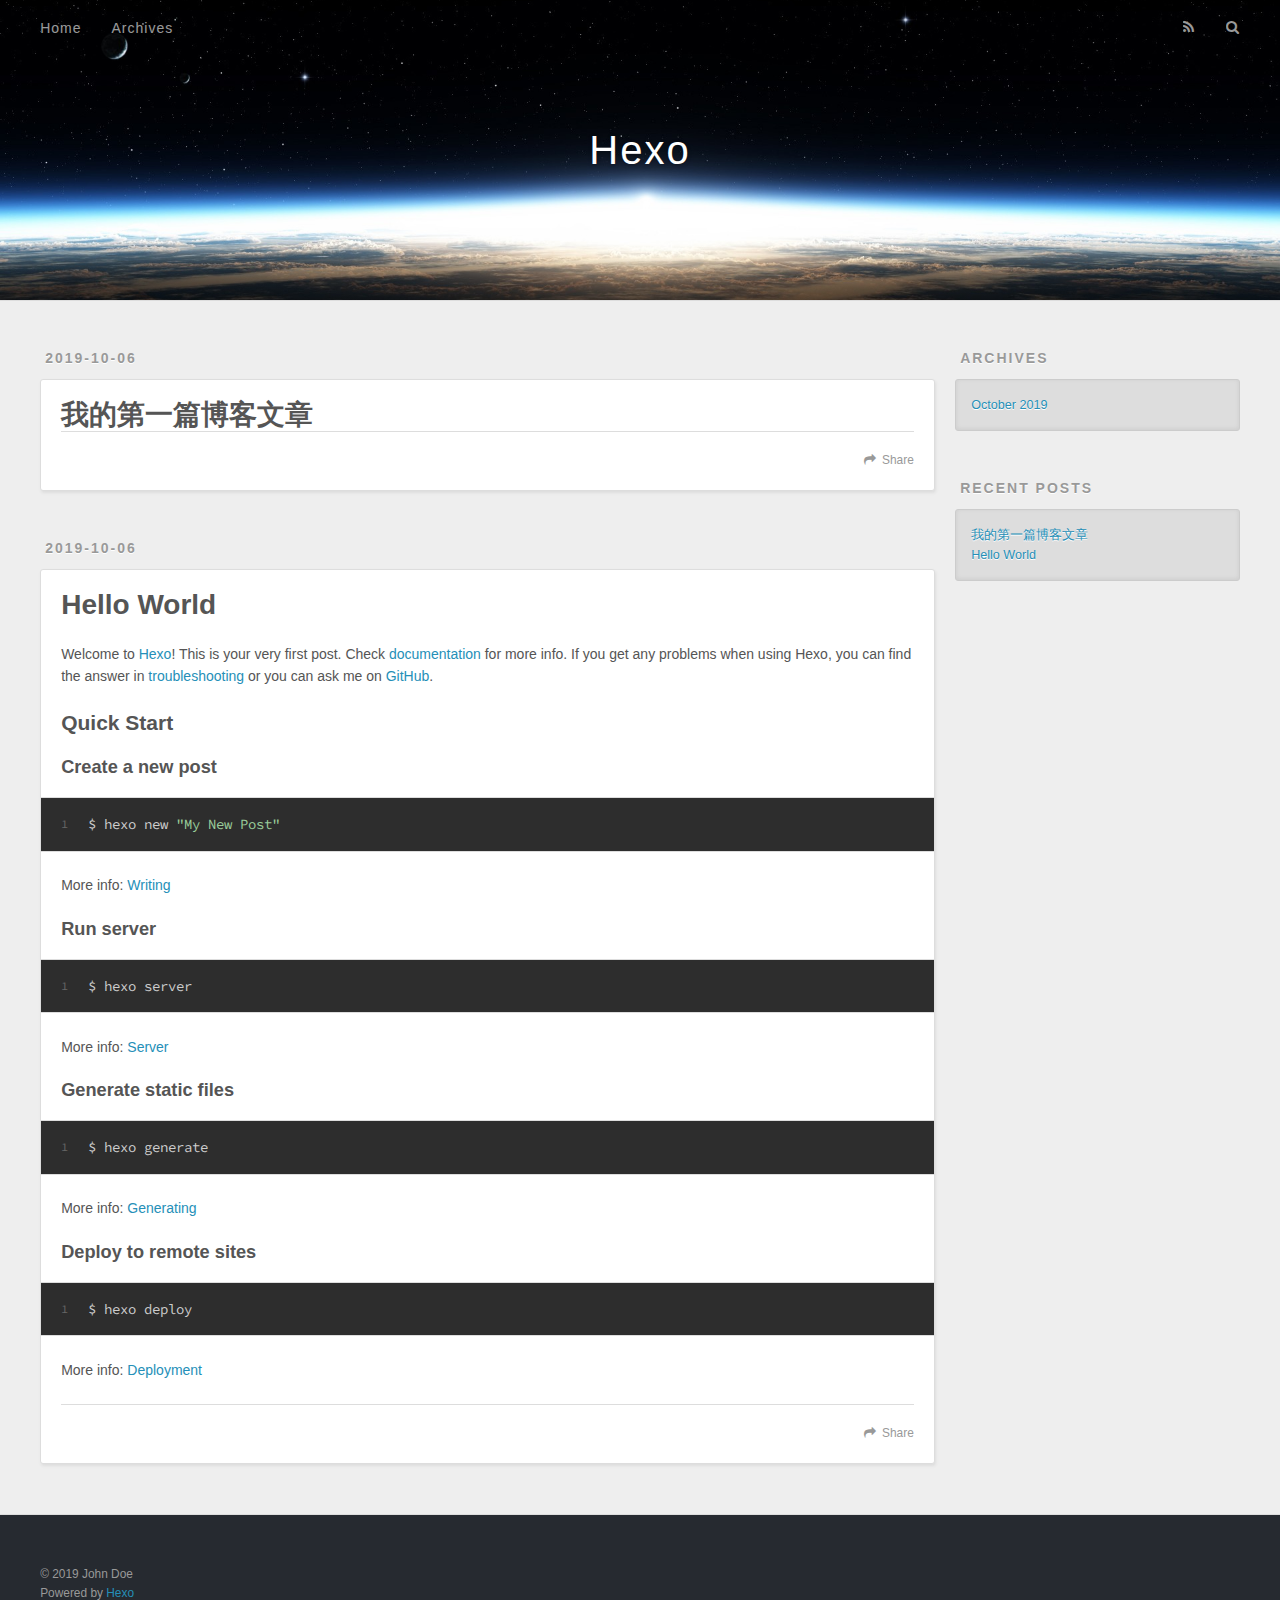
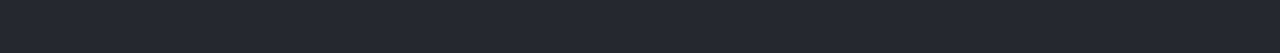
==== index.html @ 1594c2f5 "Site updated: 2019-10-06 23:14:19" ====
<!DOCTYPE html>
<html>
<head><meta name="generator" content="Hexo 3.9.0">
  <meta charset="utf-8">
  

  
  <title>Hexo</title>
  <meta name="viewport" content="width=device-width, initial-scale=1, maximum-scale=1">
  <meta property="og:type" content="website">
<meta property="og:title" content="Hexo">
<meta property="og:url" content="http://yoursite.com/index.html">
<meta property="og:site_name" content="Hexo">
<meta property="og:locale" content="en">
<meta name="twitter:card" content="summary">
<meta name="twitter:title" content="Hexo">
  
    <link rel="alternate" href="/atom.xml" title="Hexo" type="application/atom+xml">
  
  
    <link rel="icon" href="/favicon.png">
  
  
    <link href="//fonts.googleapis.com/css?family=Source+Code+Pro" rel="stylesheet" type="text/css">
  
  <link rel="stylesheet" href="/css/style.css">
</head>
</html>
<body>
  <div id="container">
    <div id="wrap">
      <header id="header">
  <div id="banner"></div>
  <div id="header-outer" class="outer">
    <div id="header-title" class="inner">
      <h1 id="logo-wrap">
        <a href="/" id="logo">Hexo</a>
      </h1>
      
    </div>
    <div id="header-inner" class="inner">
      <nav id="main-nav">
        <a id="main-nav-toggle" class="nav-icon"></a>
        
          <a class="main-nav-link" href="/">Home</a>
        
          <a class="main-nav-link" href="/archives">Archives</a>
        
      </nav>
      <nav id="sub-nav">
        
          <a id="nav-rss-link" class="nav-icon" href="/atom.xml" title="RSS Feed"></a>
        
        <a id="nav-search-btn" class="nav-icon" title="Search"></a>
      </nav>
      <div id="search-form-wrap">
        <form action="//google.com/search" method="get" accept-charset="UTF-8" class="search-form"><input type="search" name="q" class="search-form-input" placeholder="Search"><button type="submit" class="search-form-submit">&#xF002;</button><input type="hidden" name="sitesearch" value="http://yoursite.com"></form>
      </div>
    </div>
  </div>
</header>
      <div class="outer">
        <section id="main">
  
    <article id="post-我的第一篇博客文章" class="article article-type-post" itemscope itemprop="blogPost">
  <div class="article-meta">
    <a href="/2019/10/06/我的第一篇博客文章/" class="article-date">
  <time datetime="2019-10-06T14:39:18.000Z" itemprop="datePublished">2019-10-06</time>
</a>
    
  </div>
  <div class="article-inner">
    
    
      <header class="article-header">
        
  
    <h1 itemprop="name">
      <a class="article-title" href="/2019/10/06/我的第一篇博客文章/">我的第一篇博客文章</a>
    </h1>
  

      </header>
    
    <div class="article-entry" itemprop="articleBody">
      
        
      
    </div>
    <footer class="article-footer">
      <a data-url="http://yoursite.com/2019/10/06/我的第一篇博客文章/" data-id="ck1f3n3n00001k6orbg12lhg6" class="article-share-link">Share</a>
      
      
    </footer>
  </div>
  
</article>


  
    <article id="post-hello-world" class="article article-type-post" itemscope itemprop="blogPost">
  <div class="article-meta">
    <a href="/2019/10/06/hello-world/" class="article-date">
  <time datetime="2019-10-06T12:37:21.920Z" itemprop="datePublished">2019-10-06</time>
</a>
    
  </div>
  <div class="article-inner">
    
    
      <header class="article-header">
        
  
    <h1 itemprop="name">
      <a class="article-title" href="/2019/10/06/hello-world/">Hello World</a>
    </h1>
  

      </header>
    
    <div class="article-entry" itemprop="articleBody">
      
        <p>Welcome to <a href="https://hexo.io/" target="_blank" rel="noopener">Hexo</a>! This is your very first post. Check <a href="https://hexo.io/docs/" target="_blank" rel="noopener">documentation</a> for more info. If you get any problems when using Hexo, you can find the answer in <a href="https://hexo.io/docs/troubleshooting.html" target="_blank" rel="noopener">troubleshooting</a> or you can ask me on <a href="https://github.com/hexojs/hexo/issues" target="_blank" rel="noopener">GitHub</a>.</p>
<h2 id="Quick-Start"><a href="#Quick-Start" class="headerlink" title="Quick Start"></a>Quick Start</h2><h3 id="Create-a-new-post"><a href="#Create-a-new-post" class="headerlink" title="Create a new post"></a>Create a new post</h3><figure class="highlight bash"><table><tr><td class="gutter"><pre><span class="line">1</span><br></pre></td><td class="code"><pre><span class="line">$ hexo new <span class="string">"My New Post"</span></span><br></pre></td></tr></table></figure>

<p>More info: <a href="https://hexo.io/docs/writing.html" target="_blank" rel="noopener">Writing</a></p>
<h3 id="Run-server"><a href="#Run-server" class="headerlink" title="Run server"></a>Run server</h3><figure class="highlight bash"><table><tr><td class="gutter"><pre><span class="line">1</span><br></pre></td><td class="code"><pre><span class="line">$ hexo server</span><br></pre></td></tr></table></figure>

<p>More info: <a href="https://hexo.io/docs/server.html" target="_blank" rel="noopener">Server</a></p>
<h3 id="Generate-static-files"><a href="#Generate-static-files" class="headerlink" title="Generate static files"></a>Generate static files</h3><figure class="highlight bash"><table><tr><td class="gutter"><pre><span class="line">1</span><br></pre></td><td class="code"><pre><span class="line">$ hexo generate</span><br></pre></td></tr></table></figure>

<p>More info: <a href="https://hexo.io/docs/generating.html" target="_blank" rel="noopener">Generating</a></p>
<h3 id="Deploy-to-remote-sites"><a href="#Deploy-to-remote-sites" class="headerlink" title="Deploy to remote sites"></a>Deploy to remote sites</h3><figure class="highlight bash"><table><tr><td class="gutter"><pre><span class="line">1</span><br></pre></td><td class="code"><pre><span class="line">$ hexo deploy</span><br></pre></td></tr></table></figure>

<p>More info: <a href="https://hexo.io/docs/deployment.html" target="_blank" rel="noopener">Deployment</a></p>

      
    </div>
    <footer class="article-footer">
      <a data-url="http://yoursite.com/2019/10/06/hello-world/" data-id="ck1f3n3mt0000k6or72xwymjj" class="article-share-link">Share</a>
      
      
    </footer>
  </div>
  
</article>


  


</section>
        
          <aside id="sidebar">
  
    

  
    

  
    
  
    
  <div class="widget-wrap">
    <h3 class="widget-title">Archives</h3>
    <div class="widget">
      <ul class="archive-list"><li class="archive-list-item"><a class="archive-list-link" href="/archives/2019/10/">October 2019</a></li></ul>
    </div>
  </div>


  
    
  <div class="widget-wrap">
    <h3 class="widget-title">Recent Posts</h3>
    <div class="widget">
      <ul>
        
          <li>
            <a href="/2019/10/06/我的第一篇博客文章/">我的第一篇博客文章</a>
          </li>
        
          <li>
            <a href="/2019/10/06/hello-world/">Hello World</a>
          </li>
        
      </ul>
    </div>
  </div>

  
</aside>
        
      </div>
      <footer id="footer">
  
  <div class="outer">
    <div id="footer-info" class="inner">
      &copy; 2019 John Doe<br>
      Powered by <a href="http://hexo.io/" target="_blank">Hexo</a>
    </div>
  </div>
</footer>
    </div>
    <nav id="mobile-nav">
  
    <a href="/" class="mobile-nav-link">Home</a>
  
    <a href="/archives" class="mobile-nav-link">Archives</a>
  
</nav>
    

<script src="//ajax.googleapis.com/ajax/libs/jquery/2.0.3/jquery.min.js"></script>


  <link rel="stylesheet" href="/fancybox/jquery.fancybox.css">
  <script src="/fancybox/jquery.fancybox.pack.js"></script>


<script src="/js/script.js"></script>



  </div>
</body>
</html>
---- css/style.css ----
body {
  width: 100%;
}
body:before,
body:after {
  content: "";
  display: table;
}
body:after {
  clear: both;
}
html,
body,
div,
span,
applet,
object,
iframe,
h1,
h2,
h3,
h4,
h5,
h6,
p,
blockquote,
pre,
a,
abbr,
acronym,
address,
big,
cite,
code,
del,
dfn,
em,
img,
ins,
kbd,
q,
s,
samp,
small,
strike,
strong,
sub,
sup,
tt,
var,
dl,
dt,
dd,
ol,
ul,
li,
fieldset,
form,
label,
legend,
table,
caption,
tbody,
tfoot,
thead,
tr,
th,
td {
  margin: 0;
  padding: 0;
  border: 0;
  outline: 0;
  font-weight: inherit;
  font-style: inherit;
  font-family: inherit;
  font-size: 100%;
  vertical-align: baseline;
}
body {
  line-height: 1;
  color: #000;
  background: #fff;
}
ol,
ul {
  list-style: none;
}
table {
  border-collapse: separate;
  border-spacing: 0;
  vertical-align: middle;
}
caption,
th,
td {
  text-align: left;
  font-weight: normal;
  vertical-align: middle;
}
a img {
  border: none;
}
input,
button {
  margin: 0;
  padding: 0;
}
input::-moz-focus-inner,
button::-moz-focus-inner {
  border: 0;
  padding: 0;
}
@font-face {
  font-family: FontAwesome;
  font-style: normal;
  font-weight: normal;
  src: url("fonts/fontawesome-webfont.eot?v=#4.0.3");
  src: url("fonts/fontawesome-webfont.eot?#iefix&v=#4.0.3") format("embedded-opentype"), url("fonts/fontawesome-webfont.woff?v=#4.0.3") format("woff"), url("fonts/fontawesome-webfont.ttf?v=#4.0.3") format("truetype"), url("fonts/fontawesome-webfont.svg#fontawesomeregular?v=#4.0.3") format("svg");
}
html,
body,
#container {
  height: 100%;
}
body {
  background: #eee;
  font: 14px -apple-system, BlinkMacSystemFont, "Segoe UI", "Roboto", "Oxygen", "Ubuntu", "Cantarell", "Fira Sans", "Droid Sans", "Helvetica Neue", sans-serif;
  -webkit-text-size-adjust: 100%;
}
.outer {
  max-width: 1220px;
  margin: 0 auto;
  padding: 0 20px;
}
.outer:before,
.outer:after {
  content: "";
  display: table;
}
.outer:after {
  clear: both;
}
.inner {
  display: inline;
  float: left;
  width: 98.33333333333333%;
  margin: 0 0.833333333333333%;
}
.left,
.alignleft {
  float: left;
}
.right,
.alignright {
  float: right;
}
.clear {
  clear: both;
}
#container {
  position: relative;
}
.mobile-nav-on {
  overflow: hidden;
}
#wrap {
  height: 100%;
  width: 100%;
  position: absolute;
  top: 0;
  left: 0;
  -webkit-transition: 0.2s ease-out;
  -moz-transition: 0.2s ease-out;
  -ms-transition: 0.2s ease-out;
  transition: 0.2s ease-out;
  z-index: 1;
  background: #eee;
}
.mobile-nav-on #wrap {
  left: 280px;
}
@media screen and (min-width: 768px) {
  #main {
    display: inline;
    float: left;
    width: 73.33333333333333%;
    margin: 0 0.833333333333333%;
  }
}
.article-date,
.article-category-link,
.archive-year,
.widget-title {
  text-decoration: none;
  text-transform: uppercase;
  letter-spacing: 2px;
  color: #999;
  margin-bottom: 1em;
  margin-left: 5px;
  line-height: 1em;
  text-shadow: 0 1px #fff;
  font-weight: bold;
}
.article-inner,
.archive-article-inner {
  background: #fff;
  -webkit-box-shadow: 1px 2px 3px #ddd;
  box-shadow: 1px 2px 3px #ddd;
  border: 1px solid #ddd;
  border-radius: 3px;
}
.article-entry h1,
.widget h1 {
  font-size: 2em;
}
.article-entry h2,
.widget h2 {
  font-size: 1.5em;
}
.article-entry h3,
.widget h3 {
  font-size: 1.3em;
}
.article-entry h4,
.widget h4 {
  font-size: 1.2em;
}
.article-entry h5,
.widget h5 {
  font-size: 1em;
}
.article-entry h6,
.widget h6 {
  font-size: 1em;
  color: #999;
}
.article-entry hr,
.widget hr {
  border: 1px dashed #ddd;
}
.article-entry strong,
.widget strong {
  font-weight: bold;
}
.article-entry em,
.widget em,
.article-entry cite,
.widget cite {
  font-style: italic;
}
.article-entry sup,
.widget sup,
.article-entry sub,
.widget sub {
  font-size: 0.75em;
  line-height: 0;
  position: relative;
  vertical-align: baseline;
}
.article-entry sup,
.widget sup {
  top: -0.5em;
}
.article-entry sub,
.widget sub {
  bottom: -0.2em;
}
.article-entry small,
.widget small {
  font-size: 0.85em;
}
.article-entry acronym,
.widget acronym,
.article-entry abbr,
.widget abbr {
  border-bottom: 1px dotted;
}
.article-entry ul,
.widget ul,
.article-entry ol,
.widget ol,
.article-entry dl,
.widget dl {
  margin: 0 20px;
  line-height: 1.6em;
}
.article-entry ul ul,
.widget ul ul,
.article-entry ol ul,
.widget ol ul,
.article-entry ul ol,
.widget ul ol,
.article-entry ol ol,
.widget ol ol {
  margin-top: 0;
  margin-bottom: 0;
}
.article-entry ul,
.widget ul {
  list-style: disc;
}
.article-entry ol,
.widget ol {
  list-style: decimal;
}
.article-entry dt,
.widget dt {
  font-weight: bold;
}
#header {
  height: 300px;
  position: relative;
  border-bottom: 1px solid #ddd;
}
#header:before,
#header:after {
  content: "";
  position: absolute;
  left: 0;
  right: 0;
  height: 40px;
}
#header:before {
  top: 0;
  background: -webkit-linear-gradient(rgba(0,0,0,0.2), transparent);
  background: -moz-linear-gradient(rgba(0,0,0,0.2), transparent);
  background: -ms-linear-gradient(rgba(0,0,0,0.2), transparent);
  background: linear-gradient(rgba(0,0,0,0.2), transparent);
}
#header:after {
  bottom: 0;
  background: -webkit-linear-gradient(transparent, rgba(0,0,0,0.2));
  background: -moz-linear-gradient(transparent, rgba(0,0,0,0.2));
  background: -ms-linear-gradient(transparent, rgba(0,0,0,0.2));
  background: linear-gradient(transparent, rgba(0,0,0,0.2));
}
#header-outer {
  height: 100%;
  position: relative;
}
#header-inner {
  position: relative;
  overflow: hidden;
}
#banner {
  position: absolute;
  top: 0;
  left: 0;
  width: 100%;
  height: 100%;
  background: url("images/banner.jpg") center #000;
  -webkit-background-size: cover;
  -moz-background-size: cover;
  background-size: cover;
  z-index: -1;
}
#header-title {
  text-align: center;
  height: 40px;
  position: absolute;
  top: 50%;
  left: 0;
  margin-top: -20px;
}
#logo,
#subtitle {
  text-decoration: none;
  color: #fff;
  font-weight: 300;
  text-shadow: 0 1px 4px rgba(0,0,0,0.3);
}
#logo {
  font-size: 40px;
  line-height: 40px;
  letter-spacing: 2px;
}
#subtitle {
  font-size: 16px;
  line-height: 16px;
  letter-spacing: 1px;
}
#subtitle-wrap {
  margin-top: 16px;
}
#main-nav {
  float: left;
  margin-left: -15px;
}
.nav-icon,
.main-nav-link {
  float: left;
  color: #fff;
  opacity: 0.6;
  text-decoration: none;
  text-shadow: 0 1px rgba(0,0,0,0.2);
  -webkit-transition: opacity 0.2s;
  -moz-transition: opacity 0.2s;
  -ms-transition: opacity 0.2s;
  transition: opacity 0.2s;
  display: block;
  padding: 20px 15px;
}
.nav-icon:hover,
.main-nav-link:hover {
  opacity: 1;
}
.nav-icon {
  font-family: FontAwesome;
  text-align: center;
  font-size: 14px;
  width: 14px;
  height: 14px;
  padding: 20px 15px;
  position: relative;
  cursor: pointer;
}
.main-nav-link {
  font-weight: 300;
  letter-spacing: 1px;
}
@media screen and (max-width: 479px) {
  .main-nav-link {
    display: none;
  }
}
#main-nav-toggle {
  display: none;
}
#main-nav-toggle:before {
  content: "\f0c9";
}
@media screen and (max-width: 479px) {
  #main-nav-toggle {
    display: block;
  }
}
#sub-nav {
  float: right;
  margin-right: -15px;
}
#nav-rss-link:before {
  content: "\f09e";
}
#nav-search-btn:before {
  content: "\f002";
}
#search-form-wrap {
  position: absolute;
  top: 15px;
  width: 150px;
  height: 30px;
  right: -150px;
  opacity: 0;
  -webkit-transition: 0.2s ease-out;
  -moz-transition: 0.2s ease-out;
  -ms-transition: 0.2s ease-out;
  transition: 0.2s ease-out;
}
#search-form-wrap.on {
  opacity: 1;
  right: 0;
}
@media screen and (max-width: 479px) {
  #search-form-wrap {
    width: 100%;
    right: -100%;
  }
}
.search-form {
  position: absolute;
  top: 0;
  left: 0;
  right: 0;
  background: #fff;
  padding: 5px 15px;
  border-radius: 15px;
  -webkit-box-shadow: 0 0 10px rgba(0,0,0,0.3);
  box-shadow: 0 0 10px rgba(0,0,0,0.3);
}
.search-form-input {
  border: none;
  background: none;
  color: #555;
  width: 100%;
  font: 13px -apple-system, BlinkMacSystemFont, "Segoe UI", "Roboto", "Oxygen", "Ubuntu", "Cantarell", "Fira Sans", "Droid Sans", "Helvetica Neue", sans-serif;
  outline: none;
}
.search-form-input::-webkit-search-results-decoration,
.search-form-input::-webkit-search-cancel-button {
  -webkit-appearance: none;
}
.search-form-submit {
  position: absolute;
  top: 50%;
  right: 10px;
  margin-top: -7px;
  font: 13px FontAwesome;
  border: none;
  background: none;
  color: #bbb;
  cursor: pointer;
}
.search-form-submit:hover,
.search-form-submit:focus {
  color: #777;
}
.article {
  margin: 50px 0;
}
.article-inner {
  overflow: hidden;
}
.article-meta:before,
.article-meta:after {
  content: "";
  display: table;
}
.article-meta:after {
  clear: both;
}
.article-date {
  float: left;
}
.article-category {
  float: left;
  line-height: 1em;
  color: #ccc;
  text-shadow: 0 1px #fff;
  margin-left: 8px;
}
.article-category:before {
  content: "\2022";
}
.article-category-link {
  margin: 0 12px 1em;
}
.article-header {
  padding: 20px 20px 0;
}
.article-title {
  text-decoration: none;
  font-size: 2em;
  font-weight: bold;
  color: #555;
  line-height: 1.1em;
  -webkit-transition: color 0.2s;
  -moz-transition: color 0.2s;
  -ms-transition: color 0.2s;
  transition: color 0.2s;
}
a.article-title:hover {
  color: #258fb8;
}
.article-entry {
  color: #555;
  padding: 0 20px;
}
.article-entry:before,
.article-entry:after {
  content: "";
  display: table;
}
.article-entry:after {
  clear: both;
}
.article-entry p,
.article-entry table {
  line-height: 1.6em;
  margin: 1.6em 0;
}
.article-entry h1,
.article-entry h2,
.article-entry h3,
.article-entry h4,
.article-entry h5,
.article-entry h6 {
  font-weight: bold;
}
.article-entry h1,
.article-entry h2,
.article-entry h3,
.article-entry h4,
.article-entry h5,
.article-entry h6 {
  line-height: 1.1em;
  margin: 1.1em 0;
}
.article-entry a {
  color: #258fb8;
  text-decoration: none;
}
.article-entry a:hover {
  text-decoration: underline;
}
.article-entry ul,
.article-entry ol,
.article-entry dl {
  margin-top: 1.6em;
  margin-bottom: 1.6em;
}
.article-entry img,
.article-entry video {
  max-width: 100%;
  height: auto;
  display: block;
  margin: auto;
}
.article-entry iframe {
  border: none;
}
.article-entry table {
  width: 100%;
  border-collapse: collapse;
  border-spacing: 0;
}
.article-entry th {
  font-weight: bold;
  border-bottom: 3px solid #ddd;
  padding-bottom: 0.5em;
}
.article-entry td {
  border-bottom: 1px solid #ddd;
  padding: 10px 0;
}
.article-entry blockquote {
  font-family: Georgia, "Times New Roman", serif;
  font-size: 1.4em;
  margin: 1.6em 20px;
  text-align: center;
}
.article-entry blockquote footer {
  font-size: 14px;
  margin: 1.6em 0;
  font-family: -apple-system, BlinkMacSystemFont, "Segoe UI", "Roboto", "Oxygen", "Ubuntu", "Cantarell", "Fira Sans", "Droid Sans", "Helvetica Neue", sans-serif;
}
.article-entry blockquote footer cite:before {
  content: "—";
  padding: 0 0.5em;
}
.article-entry .pullquote {
  text-align: left;
  width: 45%;
  margin: 0;
}
.article-entry .pullquote.left {
  margin-left: 0.5em;
  margin-right: 1em;
}
.article-entry .pullquote.right {
  margin-right: 0.5em;
  margin-left: 1em;
}
.article-entry .caption {
  color: #999;
  display: block;
  font-size: 0.9em;
  margin-top: 0.5em;
  position: relative;
  text-align: center;
}
.article-entry .video-container {
  position: relative;
  padding-top: 56.25%;
  height: 0;
  overflow: hidden;
}
.article-entry .video-container iframe,
.article-entry .video-container object,
.article-entry .video-container embed {
  position: absolute;
  top: 0;
  left: 0;
  width: 100%;
  height: 100%;
  margin-top: 0;
}
.article-more-link a {
  display: inline-block;
  line-height: 1em;
  padding: 6px 15px;
  border-radius: 15px;
  background: #eee;
  color: #999;
  text-shadow: 0 1px #fff;
  text-decoration: none;
}
.article-more-link a:hover {
  background: #258fb8;
  color: #fff;
  text-decoration: none;
  text-shadow: 0 1px #1e7293;
}
.article-footer {
  font-size: 0.85em;
  line-height: 1.6em;
  border-top: 1px solid #ddd;
  padding-top: 1.6em;
  margin: 0 20px 20px;
}
.article-footer:before,
.article-footer:after {
  content: "";
  display: table;
}
.article-footer:after {
  clear: both;
}
.article-footer a {
  color: #999;
  text-decoration: none;
}
.article-footer a:hover {
  color: #555;
}
.article-tag-list-item {
  float: left;
  margin-right: 10px;
}
.article-tag-list-link:before {
  content: "#";
}
.article-comment-link {
  float: right;
}
.article-comment-link:before {
  content: "\f075";
  font-family: FontAwesome;
  padding-right: 8px;
}
.article-share-link {
  cursor: pointer;
  float: right;
  margin-left: 20px;
}
.article-share-link:before {
  content: "\f064";
  font-family: FontAwesome;
  padding-right: 6px;
}
#article-nav {
  position: relative;
}
#article-nav:before,
#article-nav:after {
  content: "";
  display: table;
}
#article-nav:after {
  clear: both;
}
@media screen and (min-width: 768px) {
  #article-nav {
    margin: 50px 0;
  }
  #article-nav:before {
    width: 8px;
    height: 8px;
    position: absolute;
    top: 50%;
    left: 50%;
    margin-top: -4px;
    margin-left: -4px;
    content: "";
    border-radius: 50%;
    background: #ddd;
    -webkit-box-shadow: 0 1px 2px #fff;
    box-shadow: 0 1px 2px #fff;
  }
}
.article-nav-link-wrap {
  text-decoration: none;
  text-shadow: 0 1px #fff;
  color: #999;
  -webkit-box-sizing: border-box;
  -moz-box-sizing: border-box;
  box-sizing: border-box;
  margin-top: 50px;
  text-align: center;
  display: block;
}
.article-nav-link-wrap:hover {
  color: #555;
}
@media screen and (min-width: 768px) {
  .article-nav-link-wrap {
    width: 50%;
    margin-top: 0;
  }
}
@media screen and (min-width: 768px) {
  #article-nav-newer {
    float: left;
    text-align: right;
    padding-right: 20px;
  }
}
@media screen and (min-width: 768px) {
  #article-nav-older {
    float: right;
    text-align: left;
    padding-left: 20px;
  }
}
.article-nav-caption {
  text-transform: uppercase;
  letter-spacing: 2px;
  color: #ddd;
  line-height: 1em;
  font-weight: bold;
}
#article-nav-newer .article-nav-caption {
  margin-right: -2px;
}
.article-nav-title {
  font-size: 0.85em;
  line-height: 1.6em;
  margin-top: 0.5em;
}
.article-share-box {
  position: absolute;
  display: none;
  background: #fff;
  -webkit-box-shadow: 1px 2px 10px rgba(0,0,0,0.2);
  box-shadow: 1px 2px 10px rgba(0,0,0,0.2);
  border-radius: 3px;
  margin-left: -145px;
  overflow: hidden;
  z-index: 1;
}
.article-share-box.on {
  display: block;
}
.article-share-input {
  width: 100%;
  background: none;
  -webkit-box-sizing: border-box;
  -moz-box-sizing: border-box;
  box-sizing: border-box;
  font: 14px -apple-system, BlinkMacSystemFont, "Segoe UI", "Roboto", "Oxygen", "Ubuntu", "Cantarell", "Fira Sans", "Droid Sans", "Helvetica Neue", sans-serif;
  padding: 0 15px;
  color: #555;
  outline: none;
  border: 1px solid #ddd;
  border-radius: 3px 3px 0 0;
  height: 36px;
  line-height: 36px;
}
.article-share-links {
  background: #eee;
}
.article-share-links:before,
.article-share-links:after {
  content: "";
  display: table;
}
.article-share-links:after {
  clear: both;
}
.article-share-twitter,
.article-share-facebook,
.article-share-pinterest,
.article-share-google {
  width: 50px;
  height: 36px;
  display: block;
  float: left;
  position: relative;
  color: #999;
  text-shadow: 0 1px #fff;
}
.article-share-twitter:before,
.article-share-facebook:before,
.article-share-pinterest:before,
.article-share-google:before {
  font-size: 20px;
  font-family: FontAwesome;
  width: 20px;
  height: 20px;
  position: absolute;
  top: 50%;
  left: 50%;
  margin-top: -10px;
  margin-left: -10px;
  text-align: center;
}
.article-share-twitter:hover,
.article-share-facebook:hover,
.article-share-pinterest:hover,
.article-share-google:hover {
  color: #fff;
}
.article-share-twitter:before {
  content: "\f099";
}
.article-share-twitter:hover {
  background: #00aced;
  text-shadow: 0 1px #008abe;
}
.article-share-facebook:before {
  content: "\f09a";
}
.article-share-facebook:hover {
  background: #3b5998;
  text-shadow: 0 1px #2f477a;
}
.article-share-pinterest:before {
  content: "\f0d2";
}
.article-share-pinterest:hover {
  background: #cb2027;
  text-shadow: 0 1px #a21a1f;
}
.article-share-google:before {
  content: "\f0d5";
}
.article-share-google:hover {
  background: #dd4b39;
  text-shadow: 0 1px #be3221;
}
.article-gallery {
  background: #000;
  position: relative;
}
.article-gallery-photos {
  position: relative;
  overflow: hidden;
}
.article-gallery-img {
  display: none;
  max-width: 100%;
}
.article-gallery-img:first-child {
  display: block;
}
.article-gallery-img.loaded {
  position: absolute;
  display: block;
}
.article-gallery-img img {
  display: block;
  max-width: 100%;
  margin: 0 auto;
}
#comments {
  background: #fff;
  -webkit-box-shadow: 1px 2px 3px #ddd;
  box-shadow: 1px 2px 3px #ddd;
  padding: 20px;
  border: 1px solid #ddd;
  border-radius: 3px;
  margin: 50px 0;
}
#comments a {
  color: #258fb8;
}
.archives-wrap {
  margin: 50px 0;
}
.archives:before,
.archives:after {
  content: "";
  display: table;
}
.archives:after {
  clear: both;
}
.archive-year-wrap {
  margin-bottom: 1em;
}
.archives {
  -webkit-column-gap: 10px;
  -moz-column-gap: 10px;
  column-gap: 10px;
}
@media screen and (min-width: 480px) and (max-width: 767px) {
  .archives {
    -webkit-column-count: 2;
    -moz-column-count: 2;
    column-count: 2;
  }
}
@media screen and (min-width: 768px) {
  .archives {
    -webkit-column-count: 3;
    -moz-column-count: 3;
    column-count: 3;
  }
}
.archive-article {
  -webkit-column-break-inside: avoid;
  page-break-inside: avoid;
  overflow: hidden;
  break-inside: avoid-column;
}
.archive-article-inner {
  padding: 10px;
  margin-bottom: 15px;
}
.archive-article-title {
  text-decoration: none;
  font-weight: bold;
  color: #555;
  -webkit-transition: color 0.2s;
  -moz-transition: color 0.2s;
  -ms-transition: color 0.2s;
  transition: color 0.2s;
  line-height: 1.6em;
}
.archive-article-title:hover {
  color: #258fb8;
}
.archive-article-footer {
  margin-top: 1em;
}
.archive-article-date {
  color: #999;
  text-decoration: none;
  font-size: 0.85em;
  line-height: 1em;
  margin-bottom: 0.5em;
  display: block;
}
#page-nav {
  margin: 50px auto;
  background: #fff;
  -webkit-box-shadow: 1px 2px 3px #ddd;
  box-shadow: 1px 2px 3px #ddd;
  border: 1px solid #ddd;
  border-radius: 3px;
  text-align: center;
  color: #999;
  overflow: hidden;
}
#page-nav:before,
#page-nav:after {
  content: "";
  display: table;
}
#page-nav:after {
  clear: both;
}
#page-nav a,
#page-nav span {
  padding: 10px 20px;
  line-height: 1;
  height: 2ex;
}
#page-nav a {
  color: #999;
  text-decoration: none;
}
#page-nav a:hover {
  background: #999;
  color: #fff;
}
#page-nav .prev {
  float: left;
}
#page-nav .next {
  float: right;
}
#page-nav .page-number {
  display: inline-block;
}
@media screen and (max-width: 479px) {
  #page-nav .page-number {
    display: none;
  }
}
#page-nav .current {
  color: #555;
  font-weight: bold;
}
#page-nav .space {
  color: #ddd;
}
#footer {
  background: #262a30;
  padding: 50px 0;
  border-top: 1px solid #ddd;
  color: #999;
}
#footer a {
  color: #258fb8;
  text-decoration: none;
}
#footer a:hover {
  text-decoration: underline;
}
#footer-info {
  line-height: 1.6em;
  font-size: 0.85em;
}
.article-entry pre,
.article-entry .highlight {
  background: #2d2d2d;
  margin: 0 -20px;
  padding: 15px 20px;
  border-style: solid;
  border-color: #ddd;
  border-width: 1px 0;
  overflow: auto;
  color: #ccc;
  line-height: 22.400000000000002px;
}
.article-entry .highlight .gutter pre,
.article-entry .gist .gist-file .gist-data .line-numbers {
  color: #666;
  font-size: 0.85em;
}
.article-entry pre,
.article-entry code {
  font-family: "Source Code Pro", Consolas, Monaco, Menlo, Consolas, monospace;
}
.article-entry code {
  background: #eee;
  text-shadow: 0 1px #fff;
  padding: 0 0.3em;
}
.article-entry pre code {
  background: none;
  text-shadow: none;
  padding: 0;
}
.article-entry .highlight pre {
  border: none;
  margin: 0;
  padding: 0;
}
.article-entry .highlight table {
  margin: 0;
  width: auto;
}
.article-entry .highlight td {
  border: none;
  padding: 0;
}
.article-entry .highlight figcaption {
  font-size: 0.85em;
  color: #999;
  line-height: 1em;
  margin-bottom: 1em;
}
.article-entry .highlight figcaption:before,
.article-entry .highlight figcaption:after {
  content: "";
  display: table;
}
.article-entry .highlight figcaption:after {
  clear: both;
}
.article-entry .highlight figcaption a {
  float: right;
}
.article-entry .highlight .gutter pre {
  text-align: right;
  padding-right: 20px;
}
.article-entry .highlight .line {
  height: 22.400000000000002px;
}
.article-entry .highlight .line.marked {
  background: #515151;
}
.article-entry .gist {
  margin: 0 -20px;
  border-style: solid;
  border-color: #ddd;
  border-width: 1px 0;
  background: #2d2d2d;
  padding: 15px 20px 15px 0;
}
.article-entry .gist .gist-file {
  border: none;
  font-family: "Source Code Pro", Consolas, Monaco, Menlo, Consolas, monospace;
  margin: 0;
}
.article-entry .gist .gist-file .gist-data {
  background: none;
  border: none;
}
.article-entry .gist .gist-file .gist-data .line-numbers {
  background: none;
  border: none;
  padding: 0 20px 0 0;
}
.article-entry .gist .gist-file .gist-data .line-data {
  padding: 0 !important;
}
.article-entry .gist .gist-file .highlight {
  margin: 0;
  padding: 0;
  border: none;
}
.article-entry .gist .gist-file .gist-meta {
  background: #2d2d2d;
  color: #999;
  font: 0.85em -apple-system, BlinkMacSystemFont, "Segoe UI", "Roboto", "Oxygen", "Ubuntu", "Cantarell", "Fira Sans", "Droid Sans", "Helvetica Neue", sans-serif;
  text-shadow: 0 0;
  padding: 0;
  margin-top: 1em;
  margin-left: 20px;
}
.article-entry .gist .gist-file .gist-meta a {
  color: #258fb8;
  font-weight: normal;
}
.article-entry .gist .gist-file .gist-meta a:hover {
  text-decoration: underline;
}
pre .comment,
pre .title {
  color: #999;
}
pre .variable,
pre .attribute,
pre .tag,
pre .regexp,
pre .ruby .constant,
pre .xml .tag .title,
pre .xml .pi,
pre .xml .doctype,
pre .html .doctype,
pre .css .id,
pre .css .class,
pre .css .pseudo {
  color: #f2777a;
}
pre .number,
pre .preprocessor,
pre .built_in,
pre .literal,
pre .params,
pre .constant {
  color: #f99157;
}
pre .class,
pre .ruby .class .title,
pre .css .rules .attribute {
  color: #9c9;
}
pre .string,
pre .value,
pre .inheritance,
pre .header,
pre .ruby .symbol,
pre .xml .cdata {
  color: #9c9;
}
pre .css .hexcolor {
  color: #6cc;
}
pre .function,
pre .python .decorator,
pre .python .title,
pre .ruby .function .title,
pre .ruby .title .keyword,
pre .perl .sub,
pre .javascript .title,
pre .coffeescript .title {
  color: #69c;
}
pre .keyword,
pre .javascript .function {
  color: #c9c;
}
@media screen and (max-width: 479px) {
  #mobile-nav {
    position: absolute;
    top: 0;
    left: 0;
    width: 280px;
    height: 100%;
    background: #191919;
    border-right: 1px solid #fff;
  }
}
@media screen and (max-width: 479px) {
  .mobile-nav-link {
    display: block;
    color: #999;
    text-decoration: none;
    padding: 15px 20px;
    font-weight: bold;
  }
  .mobile-nav-link:hover {
    color: #fff;
  }
}
@media screen and (min-width: 768px) {
  #sidebar {
    display: inline;
    float: left;
    width: 23.333333333333332%;
    margin: 0 0.833333333333333%;
  }
}
.widget-wrap {
  margin: 50px 0;
}
.widget {
  color: #777;
  text-shadow: 0 1px #fff;
  background: #ddd;
  -webkit-box-shadow: 0 -1px 4px #ccc inset;
  box-shadow: 0 -1px 4px #ccc inset;
  border: 1px solid #ccc;
  padding: 15px;
  border-radius: 3px;
}
.widget a {
  color: #258fb8;
  text-decoration: none;
}
.widget a:hover {
  text-decoration: underline;
}
.widget ul ul,
.widget ol ul,
.widget dl ul,
.widget ul ol,
.widget ol ol,
.widget dl ol,
.widget ul dl,
.widget ol dl,
.widget dl dl {
  margin-left: 15px;
  list-style: disc;
}
.widget {
  line-height: 1.6em;
  word-wrap: break-word;
  font-size: 0.9em;
}
.widget ul,
.widget ol {
  list-style: none;
  margin: 0;
}
.widget ul ul,
.widget ol ul,
.widget ul ol,
.widget ol ol {
  margin: 0 20px;
}
.widget ul ul,
.widget ol ul {
  list-style: disc;
}
.widget ul ol,
.widget ol ol {
  list-style: decimal;
}
.category-list-count,
.tag-list-count,
.archive-list-count {
  padding-left: 5px;
  color: #999;
  font-size: 0.85em;
}
.category-list-count:before,
.tag-list-count:before,
.archive-list-count:before {
  content: "(";
}
.category-list-count:after,
.tag-list-count:after,
.archive-list-count:after {
  content: ")";
}
.tagcloud a {
  margin-right: 5px;
  display: inline-block;
}
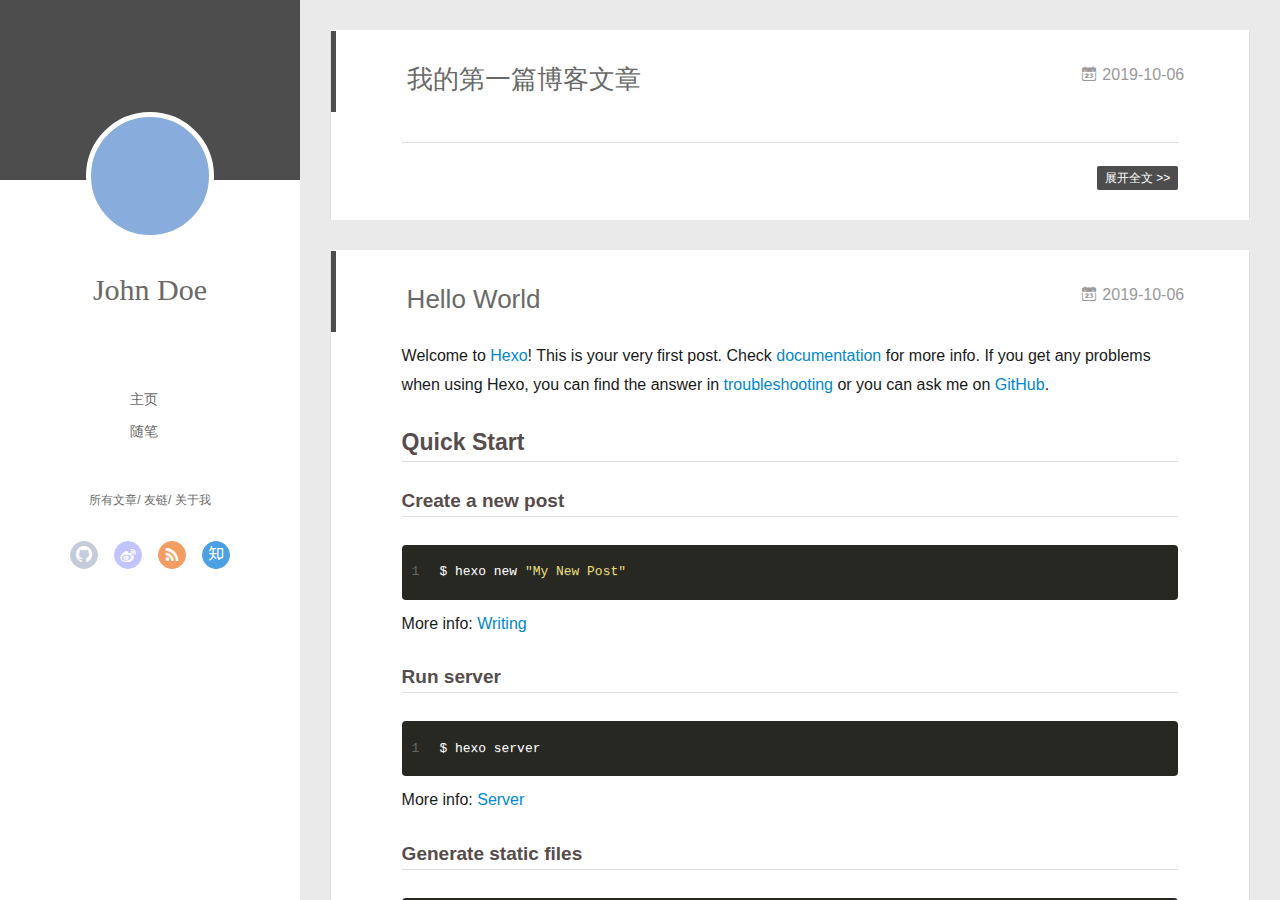
==== commit 4c4ec5b5: "Site updated: 2019-10-07 01:53:44" ====
--- a/index.html
+++ b/index.html
@@ -3,8 +3,9 @@
 <head><meta name="generator" content="Hexo 3.9.0">
   <meta charset="utf-8">
   
-
-  
+  <meta name="renderer" content="webkit">
+  <meta http-equiv="X-UA-Compatible" content="IE=edge">
+  <link rel="dns-prefetch" href="http://yoursite.com">
   <title>Hexo</title>
   <meta name="viewport" content="width=device-width, initial-scale=1, maximum-scale=1">
   <meta property="og:type" content="website">
@@ -15,62 +16,144 @@
 <meta name="twitter:card" content="summary">
 <meta name="twitter:title" content="Hexo">
   
-    <link rel="alternate" href="/atom.xml" title="Hexo" type="application/atom+xml">
+    <link rel="alternative" href="/atom.xml" title="Hexo" type="application/atom+xml">
   
   
     <link rel="icon" href="/favicon.png">
   
-  
-    <link href="//fonts.googleapis.com/css?family=Source+Code+Pro" rel="stylesheet" type="text/css">
-  
-  <link rel="stylesheet" href="/css/style.css">
+  <link rel="stylesheet" type="text/css" href="/./main.0cf68a.css">
+  <style type="text/css">
+  
+    #container.show {
+      background: linear-gradient(200deg,#a0cfe4,#e8c37e);
+    }
+  </style>
+  
+
+  
+
 </head>
 </html>
 <body>
-  <div id="container">
-    <div id="wrap">
-      <header id="header">
-  <div id="banner"></div>
-  <div id="header-outer" class="outer">
-    <div id="header-title" class="inner">
-      <h1 id="logo-wrap">
-        <a href="/" id="logo">Hexo</a>
-      </h1>
-      
-    </div>
-    <div id="header-inner" class="inner">
-      <nav id="main-nav">
-        <a id="main-nav-toggle" class="nav-icon"></a>
-        
-          <a class="main-nav-link" href="/">Home</a>
-        
-          <a class="main-nav-link" href="/archives">Archives</a>
-        
-      </nav>
-      <nav id="sub-nav">
-        
-          <a id="nav-rss-link" class="nav-icon" href="/atom.xml" title="RSS Feed"></a>
-        
-        <a id="nav-search-btn" class="nav-icon" title="Search"></a>
-      </nav>
-      <div id="search-form-wrap">
-        <form action="//google.com/search" method="get" accept-charset="UTF-8" class="search-form"><input type="search" name="q" class="search-form-input" placeholder="Search"><button type="submit" class="search-form-submit">&#xF002;</button><input type="hidden" name="sitesearch" value="http://yoursite.com"></form>
-      </div>
-    </div>
-  </div>
-</header>
-      <div class="outer">
-        <section id="main">
-  
-    <article id="post-我的第一篇博客文章" class="article article-type-post" itemscope itemprop="blogPost">
-  <div class="article-meta">
-    <a href="/2019/10/06/我的第一篇博客文章/" class="article-date">
-  <time datetime="2019-10-06T14:39:18.000Z" itemprop="datePublished">2019-10-06</time>
-</a>
-    
-  </div>
+  <div id="container" q-class="show:isCtnShow">
+    <canvas id="anm-canvas" class="anm-canvas"></canvas>
+    <div class="left-col" q-class="show:isShow">
+      
+<div class="overlay" style="background: #4d4d4d"></div>
+<div class="intrude-less">
+	<header id="header" class="inner">
+		<a href="/" class="profilepic">
+			<img src="" class="js-avatar">
+		</a>
+		<hgroup>
+		  <h1 class="header-author"><a href="/">John Doe</a></h1>
+		</hgroup>
+		
+
+		<nav class="header-menu">
+			<ul>
+			
+				<li><a href="/">主页</a></li>
+	        
+				<li><a href="/tags/随笔/">随笔</a></li>
+	        
+			</ul>
+		</nav>
+		<nav class="header-smart-menu">
+    		
+    			
+    			<a q-on="click: openSlider(e, 'innerArchive')" href="javascript:void(0)">所有文章</a>
+    			
+            
+    			
+    			<a q-on="click: openSlider(e, 'friends')" href="javascript:void(0)">友链</a>
+    			
+            
+    			
+    			<a q-on="click: openSlider(e, 'aboutme')" href="javascript:void(0)">关于我</a>
+    			
+            
+		</nav>
+		<nav class="header-nav">
+			<div class="social">
+				
+					<a class="github" target="_blank" href="#" title="github"><i class="icon-github"></i></a>
+		        
+					<a class="weibo" target="_blank" href="#" title="weibo"><i class="icon-weibo"></i></a>
+		        
+					<a class="rss" target="_blank" href="#" title="rss"><i class="icon-rss"></i></a>
+		        
+					<a class="zhihu" target="_blank" href="#" title="zhihu"><i class="icon-zhihu"></i></a>
+		        
+			</div>
+		</nav>
+	</header>		
+</div>
+
+    </div>
+    <div class="mid-col" q-class="show:isShow,hide:isShow|isFalse">
+      
+<nav id="mobile-nav">
+  	<div class="overlay js-overlay" style="background: #4d4d4d"></div>
+	<div class="btnctn js-mobile-btnctn">
+  		<div class="slider-trigger list" q-on="click: openSlider(e)"><i class="icon icon-sort"></i></div>
+	</div>
+	<div class="intrude-less">
+		<header id="header" class="inner">
+			<div class="profilepic">
+				<img src="" class="js-avatar">
+			</div>
+			<hgroup>
+			  <h1 class="header-author js-header-author">John Doe</h1>
+			</hgroup>
+			
+			
+			
+				
+			
+				
+			
+			
+			
+			<nav class="header-nav">
+				<div class="social">
+					
+						<a class="github" target="_blank" href="#" title="github"><i class="icon-github"></i></a>
+			        
+						<a class="weibo" target="_blank" href="#" title="weibo"><i class="icon-weibo"></i></a>
+			        
+						<a class="rss" target="_blank" href="#" title="rss"><i class="icon-rss"></i></a>
+			        
+						<a class="zhihu" target="_blank" href="#" title="zhihu"><i class="icon-zhihu"></i></a>
+			        
+				</div>
+			</nav>
+
+			<nav class="header-menu js-header-menu">
+				<ul style="width: 50%">
+				
+				
+					<li style="width: 50%"><a href="/">主页</a></li>
+		        
+					<li style="width: 50%"><a href="/tags/随笔/">随笔</a></li>
+		        
+				</ul>
+			</nav>
+		</header>				
+	</div>
+	<div class="mobile-mask" style="display:none" q-show="isShow"></div>
+</nav>
+
+      <div id="wrapper" class="body-wrap">
+        <div class="menu-l">
+          <div class="canvas-wrap">
+            <canvas data-colors="#eaeaea" data-sectionHeight="100" data-contentId="js-content" id="myCanvas1" class="anm-canvas"></canvas>
+          </div>
+          <div id="js-content" class="content-ll">
+            
+  
+    <article id="post-我的第一篇博客文章" class="article article-type-post  article-index" itemscope itemprop="blogPost">
   <div class="article-inner">
-    
     
       <header class="article-header">
         
@@ -80,33 +163,59 @@
     </h1>
   
 
+        
+        <a href="/2019/10/06/我的第一篇博客文章/" class="archive-article-date">
+  	<time datetime="2019-10-06T14:39:18.000Z" itemprop="datePublished"><i class="icon-calendar icon"></i>2019-10-06</time>
+</a>
+        
       </header>
     
     <div class="article-entry" itemprop="articleBody">
       
         
       
-    </div>
-    <footer class="article-footer">
-      <a data-url="http://yoursite.com/2019/10/06/我的第一篇博客文章/" data-id="ck1f3n3n00001k6orbg12lhg6" class="article-share-link">Share</a>
-      
-      
-    </footer>
+
+      
+    </div>
+    <div class="article-info article-info-index">
+      
+      
+      
+
+      
+        <p class="article-more-link">
+          <a class="article-more-a" href="/2019/10/06/我的第一篇博客文章/">展开全文 >></a>
+        </p>
+      
+
+      
+      <div class="clearfix"></div>
+    </div>
   </div>
-  
 </article>
 
-
-  
-    <article id="post-hello-world" class="article article-type-post" itemscope itemprop="blogPost">
-  <div class="article-meta">
-    <a href="/2019/10/06/hello-world/" class="article-date">
-  <time datetime="2019-10-06T12:37:21.920Z" itemprop="datePublished">2019-10-06</time>
-</a>
-    
-  </div>
+<aside class="wrap-side-operation">
+    <div class="mod-side-operation">
+        
+        <div class="jump-container" id="js-jump-container" style="display:none;">
+            <a href="javascript:void(0)" class="mod-side-operation__jump-to-top">
+                <i class="icon-font icon-back"></i>
+            </a>
+            <div id="js-jump-plan-container" class="jump-plan-container" style="top: -11px;">
+                <i class="icon-font icon-plane jump-plane"></i>
+            </div>
+        </div>
+        
+        
+    </div>
+</aside>
+
+
+
+
+  
+    <article id="post-hello-world" class="article article-type-post  article-index" itemscope itemprop="blogPost">
   <div class="article-inner">
-    
     
       <header class="article-header">
         
@@ -116,6 +225,11 @@
     </h1>
   
 
+        
+        <a href="/2019/10/06/hello-world/" class="archive-article-date">
+  	<time datetime="2019-10-06T12:37:21.920Z" itemprop="datePublished"><i class="icon-calendar icon"></i>2019-10-06</time>
+</a>
+        
       </header>
     
     <div class="article-entry" itemprop="articleBody">
@@ -135,94 +249,292 @@
 <p>More info: <a href="https://hexo.io/docs/deployment.html" target="_blank" rel="noopener">Deployment</a></p>
 
       
-    </div>
-    <footer class="article-footer">
-      <a data-url="http://yoursite.com/2019/10/06/hello-world/" data-id="ck1f3n3mt0000k6or72xwymjj" class="article-share-link">Share</a>
-      
-      
-    </footer>
+
+      
+    </div>
+    <div class="article-info article-info-index">
+      
+      
+      
+
+      
+        <p class="article-more-link">
+          <a class="article-more-a" href="/2019/10/06/hello-world/">展开全文 >></a>
+        </p>
+      
+
+      
+      <div class="clearfix"></div>
+    </div>
   </div>
-  
 </article>
 
-
-  
-
-
-</section>
-        
-          <aside id="sidebar">
-  
-    
-
-  
-    
-
-  
-    
-  
-    
-  <div class="widget-wrap">
-    <h3 class="widget-title">Archives</h3>
-    <div class="widget">
-      <ul class="archive-list"><li class="archive-list-item"><a class="archive-list-link" href="/archives/2019/10/">October 2019</a></li></ul>
-    </div>
-  </div>
-
-
-  
-    
-  <div class="widget-wrap">
-    <h3 class="widget-title">Recent Posts</h3>
-    <div class="widget">
-      <ul>
-        
-          <li>
-            <a href="/2019/10/06/我的第一篇博客文章/">我的第一篇博客文章</a>
-          </li>
-        
-          <li>
-            <a href="/2019/10/06/hello-world/">Hello World</a>
-          </li>
-        
-      </ul>
-    </div>
-  </div>
-
-  
+<aside class="wrap-side-operation">
+    <div class="mod-side-operation">
+        
+        <div class="jump-container" id="js-jump-container" style="display:none;">
+            <a href="javascript:void(0)" class="mod-side-operation__jump-to-top">
+                <i class="icon-font icon-back"></i>
+            </a>
+            <div id="js-jump-plan-container" class="jump-plan-container" style="top: -11px;">
+                <i class="icon-font icon-plane jump-plane"></i>
+            </div>
+        </div>
+        
+        
+    </div>
 </aside>
-        
+
+
+
+
+  
+  
+
+
+          </div>
+        </div>
       </div>
       <footer id="footer">
-  
   <div class="outer">
-    <div id="footer-info" class="inner">
-      &copy; 2019 John Doe<br>
-      Powered by <a href="http://hexo.io/" target="_blank">Hexo</a>
+    <div id="footer-info">
+    	<div class="footer-left">
+    		&copy; 2019 John Doe
+    	</div>
+      	<div class="footer-right">
+      		<a href="http://hexo.io/" target="_blank">Hexo</a>  Theme <a href="https://github.com/litten/hexo-theme-yilia" target="_blank">Yilia</a> by Litten
+      	</div>
     </div>
   </div>
 </footer>
     </div>
-    <nav id="mobile-nav">
-  
-    <a href="/" class="mobile-nav-link">Home</a>
-  
-    <a href="/archives" class="mobile-nav-link">Archives</a>
-  
-</nav>
-    
-
-<script src="//ajax.googleapis.com/ajax/libs/jquery/2.0.3/jquery.min.js"></script>
-
-
-  <link rel="stylesheet" href="/fancybox/jquery.fancybox.css">
-  <script src="/fancybox/jquery.fancybox.pack.js"></script>
-
-
-<script src="/js/script.js"></script>
-
-
-
+    <script>
+	var yiliaConfig = {
+		mathjax: false,
+		isHome: true,
+		isPost: false,
+		isArchive: false,
+		isTag: false,
+		isCategory: false,
+		open_in_new: false,
+		toc_hide_index: true,
+		root: "/",
+		innerArchive: true,
+		showTags: false
+	}
+</script>
+
+<script>!function(t){function n(e){if(r[e])return r[e].exports;var i=r[e]={exports:{},id:e,loaded:!1};return t[e].call(i.exports,i,i.exports,n),i.loaded=!0,i.exports}var r={};n.m=t,n.c=r,n.p="./",n(0)}([function(t,n,r){r(195),t.exports=r(191)},function(t,n,r){var e=r(3),i=r(52),o=r(27),u=r(28),c=r(53),f="prototype",a=function(t,n,r){var s,l,h,v,p=t&a.F,d=t&a.G,y=t&a.S,g=t&a.P,b=t&a.B,m=d?e:y?e[n]||(e[n]={}):(e[n]||{})[f],x=d?i:i[n]||(i[n]={}),w=x[f]||(x[f]={});d&&(r=n);for(s in r)l=!p&&m&&void 0!==m[s],h=(l?m:r)[s],v=b&&l?c(h,e):g&&"function"==typeof h?c(Function.call,h):h,m&&u(m,s,h,t&a.U),x[s]!=h&&o(x,s,v),g&&w[s]!=h&&(w[s]=h)};e.core=i,a.F=1,a.G=2,a.S=4,a.P=8,a.B=16,a.W=32,a.U=64,a.R=128,t.exports=a},function(t,n,r){var e=r(6);t.exports=function(t){if(!e(t))throw TypeError(t+" is not an object!");return t}},function(t,n){var r=t.exports="undefined"!=typeof window&&window.Math==Math?window:"undefined"!=typeof self&&self.Math==Math?self:Function("return this")();"number"==typeof __g&&(__g=r)},function(t,n){t.exports=function(t){try{return!!t()}catch(t){return!0}}},function(t,n){var r=t.exports="undefined"!=typeof window&&window.Math==Math?window:"undefined"!=typeof self&&self.Math==Math?self:Function("return this")();"number"==typeof __g&&(__g=r)},function(t,n){t.exports=function(t){return"object"==typeof t?null!==t:"function"==typeof t}},function(t,n,r){var e=r(126)("wks"),i=r(76),o=r(3).Symbol,u="function"==typeof o;(t.exports=function(t){return e[t]||(e[t]=u&&o[t]||(u?o:i)("Symbol."+t))}).store=e},function(t,n){var r={}.hasOwnProperty;t.exports=function(t,n){return r.call(t,n)}},function(t,n,r){var e=r(94),i=r(33);t.exports=function(t){return e(i(t))}},function(t,n,r){t.exports=!r(4)(function(){return 7!=Object.defineProperty({},"a",{get:function(){return 7}}).a})},function(t,n,r){var e=r(2),i=r(167),o=r(50),u=Object.defineProperty;n.f=r(10)?Object.defineProperty:function(t,n,r){if(e(t),n=o(n,!0),e(r),i)try{return u(t,n,r)}catch(t){}if("get"in r||"set"in r)throw TypeError("Accessors not supported!");return"value"in r&&(t[n]=r.value),t}},function(t,n,r){t.exports=!r(18)(function(){return 7!=Object.defineProperty({},"a",{get:function(){return 7}}).a})},function(t,n,r){var e=r(14),i=r(22);t.exports=r(12)?function(t,n,r){return e.f(t,n,i(1,r))}:function(t,n,r){return t[n]=r,t}},function(t,n,r){var e=r(20),i=r(58),o=r(42),u=Object.defineProperty;n.f=r(12)?Object.defineProperty:function(t,n,r){if(e(t),n=o(n,!0),e(r),i)try{return u(t,n,r)}catch(t){}if("get"in r||"set"in r)throw TypeError("Accessors not supported!");return"value"in r&&(t[n]=r.value),t}},function(t,n,r){var e=r(40)("wks"),i=r(23),o=r(5).Symbol,u="function"==typeof o;(t.exports=function(t){return e[t]||(e[t]=u&&o[t]||(u?o:i)("Symbol."+t))}).store=e},function(t,n,r){var e=r(67),i=Math.min;t.exports=function(t){return t>0?i(e(t),9007199254740991):0}},function(t,n,r){var e=r(46);t.exports=function(t){return Object(e(t))}},function(t,n){t.exports=function(t){try{return!!t()}catch(t){return!0}}},function(t,n,r){var e=r(63),i=r(34);t.exports=Object.keys||function(t){return e(t,i)}},function(t,n,r){var e=r(21);t.exports=function(t){if(!e(t))throw TypeError(t+" is not an object!");return t}},function(t,n){t.exports=function(t){return"object"==typeof t?null!==t:"function"==typeof t}},function(t,n){t.exports=function(t,n){return{enumerable:!(1&t),configurable:!(2&t),writable:!(4&t),value:n}}},function(t,n){var r=0,e=Math.random();t.exports=function(t){return"Symbol(".concat(void 0===t?"":t,")_",(++r+e).toString(36))}},function(t,n){var r={}.hasOwnProperty;t.exports=function(t,n){return r.call(t,n)}},function(t,n){var r=t.exports={version:"2.4.0"};"number"==typeof __e&&(__e=r)},function(t,n){t.exports=function(t){if("function"!=typeof t)throw TypeError(t+" is not a function!");return t}},function(t,n,r){var e=r(11),i=r(66);t.exports=r(10)?function(t,n,r){return e.f(t,n,i(1,r))}:function(t,n,r){return t[n]=r,t}},function(t,n,r){var e=r(3),i=r(27),o=r(24),u=r(76)("src"),c="toString",f=Function[c],a=(""+f).split(c);r(52).inspectSource=function(t){return f.call(t)},(t.exports=function(t,n,r,c){var f="function"==typeof r;f&&(o(r,"name")||i(r,"name",n)),t[n]!==r&&(f&&(o(r,u)||i(r,u,t[n]?""+t[n]:a.join(String(n)))),t===e?t[n]=r:c?t[n]?t[n]=r:i(t,n,r):(delete t[n],i(t,n,r)))})(Function.prototype,c,function(){return"function"==typeof this&&this[u]||f.call(this)})},function(t,n,r){var e=r(1),i=r(4),o=r(46),u=function(t,n,r,e){var i=String(o(t)),u="<"+n;return""!==r&&(u+=" "+r+'="'+String(e).replace(/"/g,"&quot;")+'"'),u+">"+i+"</"+n+">"};t.exports=function(t,n){var r={};r[t]=n(u),e(e.P+e.F*i(function(){var n=""[t]('"');return n!==n.toLowerCase()||n.split('"').length>3}),"String",r)}},function(t,n,r){var e=r(115),i=r(46);t.exports=function(t){return e(i(t))}},function(t,n,r){var e=r(116),i=r(66),o=r(30),u=r(50),c=r(24),f=r(167),a=Object.getOwnPropertyDescriptor;n.f=r(10)?a:function(t,n){if(t=o(t),n=u(n,!0),f)try{return a(t,n)}catch(t){}if(c(t,n))return i(!e.f.call(t,n),t[n])}},function(t,n,r){var e=r(24),i=r(17),o=r(145)("IE_PROTO"),u=Object.prototype;t.exports=Object.getPrototypeOf||function(t){return t=i(t),e(t,o)?t[o]:"function"==typeof t.constructor&&t instanceof t.constructor?t.constructor.prototype:t instanceof Object?u:null}},function(t,n){t.exports=function(t){if(void 0==t)throw TypeError("Can't call method on  "+t);return t}},function(t,n){t.exports="constructor,hasOwnProperty,isPrototypeOf,propertyIsEnumerable,toLocaleString,toString,valueOf".split(",")},function(t,n){t.exports={}},function(t,n){t.exports=!0},function(t,n){n.f={}.propertyIsEnumerable},function(t,n,r){var e=r(14).f,i=r(8),o=r(15)("toStringTag");t.exports=function(t,n,r){t&&!i(t=r?t:t.prototype,o)&&e(t,o,{configurable:!0,value:n})}},function(t,n,r){var e=r(40)("keys"),i=r(23);t.exports=function(t){return e[t]||(e[t]=i(t))}},function(t,n,r){var e=r(5),i="__core-js_shared__",o=e[i]||(e[i]={});t.exports=function(t){return o[t]||(o[t]={})}},function(t,n){var r=Math.ceil,e=Math.floor;t.exports=function(t){return isNaN(t=+t)?0:(t>0?e:r)(t)}},function(t,n,r){var e=r(21);t.exports=function(t,n){if(!e(t))return t;var r,i;if(n&&"function"==typeof(r=t.toString)&&!e(i=r.call(t)))return i;if("function"==typeof(r=t.valueOf)&&!e(i=r.call(t)))return i;if(!n&&"function"==typeof(r=t.toString)&&!e(i=r.call(t)))return i;throw TypeError("Can't convert object to primitive value")}},function(t,n,r){var e=r(5),i=r(25),o=r(36),u=r(44),c=r(14).f;t.exports=function(t){var n=i.Symbol||(i.Symbol=o?{}:e.Symbol||{});"_"==t.charAt(0)||t in n||c(n,t,{value:u.f(t)})}},function(t,n,r){n.f=r(15)},function(t,n){var r={}.toString;t.exports=function(t){return r.call(t).slice(8,-1)}},function(t,n){t.exports=function(t){if(void 0==t)throw TypeError("Can't call method on  "+t);return t}},function(t,n,r){var e=r(4);t.exports=function(t,n){return!!t&&e(function(){n?t.call(null,function(){},1):t.call(null)})}},function(t,n,r){var e=r(53),i=r(115),o=r(17),u=r(16),c=r(203);t.exports=function(t,n){var r=1==t,f=2==t,a=3==t,s=4==t,l=6==t,h=5==t||l,v=n||c;return function(n,c,p){for(var d,y,g=o(n),b=i(g),m=e(c,p,3),x=u(b.length),w=0,S=r?v(n,x):f?v(n,0):void 0;x>w;w++)if((h||w in b)&&(d=b[w],y=m(d,w,g),t))if(r)S[w]=y;else if(y)switch(t){case 3:return!0;case 5:return d;case 6:return w;case 2:S.push(d)}else if(s)return!1;return l?-1:a||s?s:S}}},function(t,n,r){var e=r(1),i=r(52),o=r(4);t.exports=function(t,n){var r=(i.Object||{})[t]||Object[t],u={};u[t]=n(r),e(e.S+e.F*o(function(){r(1)}),"Object",u)}},function(t,n,r){var e=r(6);t.exports=function(t,n){if(!e(t))return t;var r,i;if(n&&"function"==typeof(r=t.toString)&&!e(i=r.call(t)))return i;if("function"==typeof(r=t.valueOf)&&!e(i=r.call(t)))return i;if(!n&&"function"==typeof(r=t.toString)&&!e(i=r.call(t)))return i;throw TypeError("Can't convert object to primitive value")}},function(t,n,r){var e=r(5),i=r(25),o=r(91),u=r(13),c="prototype",f=function(t,n,r){var a,s,l,h=t&f.F,v=t&f.G,p=t&f.S,d=t&f.P,y=t&f.B,g=t&f.W,b=v?i:i[n]||(i[n]={}),m=b[c],x=v?e:p?e[n]:(e[n]||{})[c];v&&(r=n);for(a in r)(s=!h&&x&&void 0!==x[a])&&a in b||(l=s?x[a]:r[a],b[a]=v&&"function"!=typeof x[a]?r[a]:y&&s?o(l,e):g&&x[a]==l?function(t){var n=function(n,r,e){if(this instanceof t){switch(arguments.length){case 0:return new t;case 1:return new t(n);case 2:return new t(n,r)}return new t(n,r,e)}return t.apply(this,arguments)};return n[c]=t[c],n}(l):d&&"function"==typeof l?o(Function.call,l):l,d&&((b.virtual||(b.virtual={}))[a]=l,t&f.R&&m&&!m[a]&&u(m,a,l)))};f.F=1,f.G=2,f.S=4,f.P=8,f.B=16,f.W=32,f.U=64,f.R=128,t.exports=f},function(t,n){var r=t.exports={version:"2.4.0"};"number"==typeof __e&&(__e=r)},function(t,n,r){var e=r(26);t.exports=function(t,n,r){if(e(t),void 0===n)return t;switch(r){case 1:return function(r){return t.call(n,r)};case 2:return function(r,e){return t.call(n,r,e)};case 3:return function(r,e,i){return t.call(n,r,e,i)}}return function(){return t.apply(n,arguments)}}},function(t,n,r){var e=r(183),i=r(1),o=r(126)("metadata"),u=o.store||(o.store=new(r(186))),c=function(t,n,r){var i=u.get(t);if(!i){if(!r)return;u.set(t,i=new e)}var o=i.get(n);if(!o){if(!r)return;i.set(n,o=new e)}return o},f=function(t,n,r){var e=c(n,r,!1);return void 0!==e&&e.has(t)},a=function(t,n,r){var e=c(n,r,!1);return void 0===e?void 0:e.get(t)},s=function(t,n,r,e){c(r,e,!0).set(t,n)},l=function(t,n){var r=c(t,n,!1),e=[];return r&&r.forEach(function(t,n){e.push(n)}),e},h=function(t){return void 0===t||"symbol"==typeof t?t:String(t)},v=function(t){i(i.S,"Reflect",t)};t.exports={store:u,map:c,has:f,get:a,set:s,keys:l,key:h,exp:v}},function(t,n,r){"use strict";if(r(10)){var e=r(69),i=r(3),o=r(4),u=r(1),c=r(127),f=r(152),a=r(53),s=r(68),l=r(66),h=r(27),v=r(73),p=r(67),d=r(16),y=r(75),g=r(50),b=r(24),m=r(180),x=r(114),w=r(6),S=r(17),_=r(137),O=r(70),E=r(32),P=r(71).f,j=r(154),F=r(76),M=r(7),A=r(48),N=r(117),T=r(146),I=r(155),k=r(80),L=r(123),R=r(74),C=r(130),D=r(160),U=r(11),W=r(31),G=U.f,B=W.f,V=i.RangeError,z=i.TypeError,q=i.Uint8Array,K="ArrayBuffer",J="Shared"+K,Y="BYTES_PER_ELEMENT",H="prototype",$=Array[H],X=f.ArrayBuffer,Q=f.DataView,Z=A(0),tt=A(2),nt=A(3),rt=A(4),et=A(5),it=A(6),ot=N(!0),ut=N(!1),ct=I.values,ft=I.keys,at=I.entries,st=$.lastIndexOf,lt=$.reduce,ht=$.reduceRight,vt=$.join,pt=$.sort,dt=$.slice,yt=$.toString,gt=$.toLocaleString,bt=M("iterator"),mt=M("toStringTag"),xt=F("typed_constructor"),wt=F("def_constructor"),St=c.CONSTR,_t=c.TYPED,Ot=c.VIEW,Et="Wrong length!",Pt=A(1,function(t,n){return Tt(T(t,t[wt]),n)}),jt=o(function(){return 1===new q(new Uint16Array([1]).buffer)[0]}),Ft=!!q&&!!q[H].set&&o(function(){new q(1).set({})}),Mt=function(t,n){if(void 0===t)throw z(Et);var r=+t,e=d(t);if(n&&!m(r,e))throw V(Et);return e},At=function(t,n){var r=p(t);if(r<0||r%n)throw V("Wrong offset!");return r},Nt=function(t){if(w(t)&&_t in t)return t;throw z(t+" is not a typed array!")},Tt=function(t,n){if(!(w(t)&&xt in t))throw z("It is not a typed array constructor!");return new t(n)},It=function(t,n){return kt(T(t,t[wt]),n)},kt=function(t,n){for(var r=0,e=n.length,i=Tt(t,e);e>r;)i[r]=n[r++];return i},Lt=function(t,n,r){G(t,n,{get:function(){return this._d[r]}})},Rt=function(t){var n,r,e,i,o,u,c=S(t),f=arguments.length,s=f>1?arguments[1]:void 0,l=void 0!==s,h=j(c);if(void 0!=h&&!_(h)){for(u=h.call(c),e=[],n=0;!(o=u.next()).done;n++)e.push(o.value);c=e}for(l&&f>2&&(s=a(s,arguments[2],2)),n=0,r=d(c.length),i=Tt(this,r);r>n;n++)i[n]=l?s(c[n],n):c[n];return i},Ct=function(){for(var t=0,n=arguments.length,r=Tt(this,n);n>t;)r[t]=arguments[t++];return r},Dt=!!q&&o(function(){gt.call(new q(1))}),Ut=function(){return gt.apply(Dt?dt.call(Nt(this)):Nt(this),arguments)},Wt={copyWithin:function(t,n){return D.call(Nt(this),t,n,arguments.length>2?arguments[2]:void 0)},every:function(t){return rt(Nt(this),t,arguments.length>1?arguments[1]:void 0)},fill:function(t){return C.apply(Nt(this),arguments)},filter:function(t){return It(this,tt(Nt(this),t,arguments.length>1?arguments[1]:void 0))},find:function(t){return et(Nt(this),t,arguments.length>1?arguments[1]:void 0)},findIndex:function(t){return it(Nt(this),t,arguments.length>1?arguments[1]:void 0)},forEach:function(t){Z(Nt(this),t,arguments.length>1?arguments[1]:void 0)},indexOf:function(t){return ut(Nt(this),t,arguments.length>1?arguments[1]:void 0)},includes:function(t){return ot(Nt(this),t,arguments.length>1?arguments[1]:void 0)},join:function(t){return vt.apply(Nt(this),arguments)},lastIndexOf:function(t){return st.apply(Nt(this),arguments)},map:function(t){return Pt(Nt(this),t,arguments.length>1?arguments[1]:void 0)},reduce:function(t){return lt.apply(Nt(this),arguments)},reduceRight:function(t){return ht.apply(Nt(this),arguments)},reverse:function(){for(var t,n=this,r=Nt(n).length,e=Math.floor(r/2),i=0;i<e;)t=n[i],n[i++]=n[--r],n[r]=t;return n},some:function(t){return nt(Nt(this),t,arguments.length>1?arguments[1]:void 0)},sort:function(t){return pt.call(Nt(this),t)},subarray:function(t,n){var r=Nt(this),e=r.length,i=y(t,e);return new(T(r,r[wt]))(r.buffer,r.byteOffset+i*r.BYTES_PER_ELEMENT,d((void 0===n?e:y(n,e))-i))}},Gt=function(t,n){return It(this,dt.call(Nt(this),t,n))},Bt=function(t){Nt(this);var n=At(arguments[1],1),r=this.length,e=S(t),i=d(e.length),o=0;if(i+n>r)throw V(Et);for(;o<i;)this[n+o]=e[o++]},Vt={entries:function(){return at.call(Nt(this))},keys:function(){return ft.call(Nt(this))},values:function(){return ct.call(Nt(this))}},zt=function(t,n){return w(t)&&t[_t]&&"symbol"!=typeof n&&n in t&&String(+n)==String(n)},qt=function(t,n){return zt(t,n=g(n,!0))?l(2,t[n]):B(t,n)},Kt=function(t,n,r){return!(zt(t,n=g(n,!0))&&w(r)&&b(r,"value"))||b(r,"get")||b(r,"set")||r.configurable||b(r,"writable")&&!r.writable||b(r,"enumerable")&&!r.enumerable?G(t,n,r):(t[n]=r.value,t)};St||(W.f=qt,U.f=Kt),u(u.S+u.F*!St,"Object",{getOwnPropertyDescriptor:qt,defineProperty:Kt}),o(function(){yt.call({})})&&(yt=gt=function(){return vt.call(this)});var Jt=v({},Wt);v(Jt,Vt),h(Jt,bt,Vt.values),v(Jt,{slice:Gt,set:Bt,constructor:function(){},toString:yt,toLocaleString:Ut}),Lt(Jt,"buffer","b"),Lt(Jt,"byteOffset","o"),Lt(Jt,"byteLength","l"),Lt(Jt,"length","e"),G(Jt,mt,{get:function(){return this[_t]}}),t.exports=function(t,n,r,f){f=!!f;var a=t+(f?"Clamped":"")+"Array",l="Uint8Array"!=a,v="get"+t,p="set"+t,y=i[a],g=y||{},b=y&&E(y),m=!y||!c.ABV,S={},_=y&&y[H],j=function(t,r){var e=t._d;return e.v[v](r*n+e.o,jt)},F=function(t,r,e){var i=t._d;f&&(e=(e=Math.round(e))<0?0:e>255?255:255&e),i.v[p](r*n+i.o,e,jt)},M=function(t,n){G(t,n,{get:function(){return j(this,n)},set:function(t){return F(this,n,t)},enumerable:!0})};m?(y=r(function(t,r,e,i){s(t,y,a,"_d");var o,u,c,f,l=0,v=0;if(w(r)){if(!(r instanceof X||(f=x(r))==K||f==J))return _t in r?kt(y,r):Rt.call(y,r);o=r,v=At(e,n);var p=r.byteLength;if(void 0===i){if(p%n)throw V(Et);if((u=p-v)<0)throw V(Et)}else if((u=d(i)*n)+v>p)throw V(Et);c=u/n}else c=Mt(r,!0),u=c*n,o=new X(u);for(h(t,"_d",{b:o,o:v,l:u,e:c,v:new Q(o)});l<c;)M(t,l++)}),_=y[H]=O(Jt),h(_,"constructor",y)):L(function(t){new y(null),new y(t)},!0)||(y=r(function(t,r,e,i){s(t,y,a);var o;return w(r)?r instanceof X||(o=x(r))==K||o==J?void 0!==i?new g(r,At(e,n),i):void 0!==e?new g(r,At(e,n)):new g(r):_t in r?kt(y,r):Rt.call(y,r):new g(Mt(r,l))}),Z(b!==Function.prototype?P(g).concat(P(b)):P(g),function(t){t in y||h(y,t,g[t])}),y[H]=_,e||(_.constructor=y));var A=_[bt],N=!!A&&("values"==A.name||void 0==A.name),T=Vt.values;h(y,xt,!0),h(_,_t,a),h(_,Ot,!0),h(_,wt,y),(f?new y(1)[mt]==a:mt in _)||G(_,mt,{get:function(){return a}}),S[a]=y,u(u.G+u.W+u.F*(y!=g),S),u(u.S,a,{BYTES_PER_ELEMENT:n,from:Rt,of:Ct}),Y in _||h(_,Y,n),u(u.P,a,Wt),R(a),u(u.P+u.F*Ft,a,{set:Bt}),u(u.P+u.F*!N,a,Vt),u(u.P+u.F*(_.toString!=yt),a,{toString:yt}),u(u.P+u.F*o(function(){new y(1).slice()}),a,{slice:Gt}),u(u.P+u.F*(o(function(){return[1,2].toLocaleString()!=new y([1,2]).toLocaleString()})||!o(function(){_.toLocaleString.call([1,2])})),a,{toLocaleString:Ut}),k[a]=N?A:T,e||N||h(_,bt,T)}}else t.exports=function(){}},function(t,n){var r={}.toString;t.exports=function(t){return r.call(t).slice(8,-1)}},function(t,n,r){var e=r(21),i=r(5).document,o=e(i)&&e(i.createElement);t.exports=function(t){return o?i.createElement(t):{}}},function(t,n,r){t.exports=!r(12)&&!r(18)(function(){return 7!=Object.defineProperty(r(57)("div"),"a",{get:function(){return 7}}).a})},function(t,n,r){"use strict";var e=r(36),i=r(51),o=r(64),u=r(13),c=r(8),f=r(35),a=r(96),s=r(38),l=r(103),h=r(15)("iterator"),v=!([].keys&&"next"in[].keys()),p="keys",d="values",y=function(){return this};t.exports=function(t,n,r,g,b,m,x){a(r,n,g);var w,S,_,O=function(t){if(!v&&t in F)return F[t];switch(t){case p:case d:return function(){return new r(this,t)}}return function(){return new r(this,t)}},E=n+" Iterator",P=b==d,j=!1,F=t.prototype,M=F[h]||F["@@iterator"]||b&&F[b],A=M||O(b),N=b?P?O("entries"):A:void 0,T="Array"==n?F.entries||M:M;if(T&&(_=l(T.call(new t)))!==Object.prototype&&(s(_,E,!0),e||c(_,h)||u(_,h,y)),P&&M&&M.name!==d&&(j=!0,A=function(){return M.call(this)}),e&&!x||!v&&!j&&F[h]||u(F,h,A),f[n]=A,f[E]=y,b)if(w={values:P?A:O(d),keys:m?A:O(p),entries:N},x)for(S in w)S in F||o(F,S,w[S]);else i(i.P+i.F*(v||j),n,w);return w}},function(t,n,r){var e=r(20),i=r(100),o=r(34),u=r(39)("IE_PROTO"),c=function(){},f="prototype",a=function(){var t,n=r(57)("iframe"),e=o.length;for(n.style.display="none",r(93).appendChild(n),n.src="javascript:",t=n.contentWindow.document,t.open(),t.write("<script>document.F=Object<\/script>"),t.close(),a=t.F;e--;)delete a[f][o[e]];return a()};t.exports=Object.create||function(t,n){var r;return null!==t?(c[f]=e(t),r=new c,c[f]=null,r[u]=t):r=a(),void 0===n?r:i(r,n)}},function(t,n,r){var e=r(63),i=r(34).concat("length","prototype");n.f=Object.getOwnPropertyNames||function(t){return e(t,i)}},function(t,n){n.f=Object.getOwnPropertySymbols},function(t,n,r){var e=r(8),i=r(9),o=r(90)(!1),u=r(39)("IE_PROTO");t.exports=function(t,n){var r,c=i(t),f=0,a=[];for(r in c)r!=u&&e(c,r)&&a.push(r);for(;n.length>f;)e(c,r=n[f++])&&(~o(a,r)||a.push(r));return a}},function(t,n,r){t.exports=r(13)},function(t,n,r){var e=r(76)("meta"),i=r(6),o=r(24),u=r(11).f,c=0,f=Object.isExtensible||function(){return!0},a=!r(4)(function(){return f(Object.preventExtensions({}))}),s=function(t){u(t,e,{value:{i:"O"+ ++c,w:{}}})},l=function(t,n){if(!i(t))return"symbol"==typeof t?t:("string"==typeof t?"S":"P")+t;if(!o(t,e)){if(!f(t))return"F";if(!n)return"E";s(t)}return t[e].i},h=function(t,n){if(!o(t,e)){if(!f(t))return!0;if(!n)return!1;s(t)}return t[e].w},v=function(t){return a&&p.NEED&&f(t)&&!o(t,e)&&s(t),t},p=t.exports={KEY:e,NEED:!1,fastKey:l,getWeak:h,onFreeze:v}},function(t,n){t.exports=function(t,n){return{enumerable:!(1&t),configurable:!(2&t),writable:!(4&t),value:n}}},function(t,n){var r=Math.ceil,e=Math.floor;t.exports=function(t){return isNaN(t=+t)?0:(t>0?e:r)(t)}},function(t,n){t.exports=function(t,n,r,e){if(!(t instanceof n)||void 0!==e&&e in t)throw TypeError(r+": incorrect invocation!");return t}},function(t,n){t.exports=!1},function(t,n,r){var e=r(2),i=r(173),o=r(133),u=r(145)("IE_PROTO"),c=function(){},f="prototype",a=function(){var t,n=r(132)("iframe"),e=o.length;for(n.style.display="none",r(135).appendChild(n),n.src="javascript:",t=n.contentWindow.document,t.open(),t.write("<script>document.F=Object<\/script>"),t.close(),a=t.F;e--;)delete a[f][o[e]];return a()};t.exports=Object.create||function(t,n){var r;return null!==t?(c[f]=e(t),r=new c,c[f]=null,r[u]=t):r=a(),void 0===n?r:i(r,n)}},function(t,n,r){var e=r(175),i=r(133).concat("length","prototype");n.f=Object.getOwnPropertyNames||function(t){return e(t,i)}},function(t,n,r){var e=r(175),i=r(133);t.exports=Object.keys||function(t){return e(t,i)}},function(t,n,r){var e=r(28);t.exports=function(t,n,r){for(var i in n)e(t,i,n[i],r);return t}},function(t,n,r){"use strict";var e=r(3),i=r(11),o=r(10),u=r(7)("species");t.exports=function(t){var n=e[t];o&&n&&!n[u]&&i.f(n,u,{configurable:!0,get:function(){return this}})}},function(t,n,r){var e=r(67),i=Math.max,o=Math.min;t.exports=function(t,n){return t=e(t),t<0?i(t+n,0):o(t,n)}},function(t,n){var r=0,e=Math.random();t.exports=function(t){return"Symbol(".concat(void 0===t?"":t,")_",(++r+e).toString(36))}},function(t,n,r){var e=r(33);t.exports=function(t){return Object(e(t))}},function(t,n,r){var e=r(7)("unscopables"),i=Array.prototype;void 0==i[e]&&r(27)(i,e,{}),t.exports=function(t){i[e][t]=!0}},function(t,n,r){var e=r(53),i=r(169),o=r(137),u=r(2),c=r(16),f=r(154),a={},s={},n=t.exports=function(t,n,r,l,h){var v,p,d,y,g=h?function(){return t}:f(t),b=e(r,l,n?2:1),m=0;if("function"!=typeof g)throw TypeError(t+" is not iterable!");if(o(g)){for(v=c(t.length);v>m;m++)if((y=n?b(u(p=t[m])[0],p[1]):b(t[m]))===a||y===s)return y}else for(d=g.call(t);!(p=d.next()).done;)if((y=i(d,b,p.value,n))===a||y===s)return y};n.BREAK=a,n.RETURN=s},function(t,n){t.exports={}},function(t,n,r){var e=r(11).f,i=r(24),o=r(7)("toStringTag");t.exports=function(t,n,r){t&&!i(t=r?t:t.prototype,o)&&e(t,o,{configurable:!0,value:n})}},function(t,n,r){var e=r(1),i=r(46),o=r(4),u=r(150),c="["+u+"]",f="​+",a=RegExp("^"+c+c+"*"),s=RegExp(c+c+"*$"),l=function(t,n,r){var i={},c=o(function(){return!!u[t]()||f[t]()!=f}),a=i[t]=c?n(h):u[t];r&&(i[r]=a),e(e.P+e.F*c,"String",i)},h=l.trim=function(t,n){return t=String(i(t)),1&n&&(t=t.replace(a,"")),2&n&&(t=t.replace(s,"")),t};t.exports=l},function(t,n,r){t.exports={default:r(86),__esModule:!0}},function(t,n,r){t.exports={default:r(87),__esModule:!0}},function(t,n,r){"use strict";function e(t){return t&&t.__esModule?t:{default:t}}n.__esModule=!0;var i=r(84),o=e(i),u=r(83),c=e(u),f="function"==typeof c.default&&"symbol"==typeof o.default?function(t){return typeof t}:function(t){return t&&"function"==typeof c.default&&t.constructor===c.default&&t!==c.default.prototype?"symbol":typeof t};n.default="function"==typeof c.default&&"symbol"===f(o.default)?function(t){return void 0===t?"undefined":f(t)}:function(t){return t&&"function"==typeof c.default&&t.constructor===c.default&&t!==c.default.prototype?"symbol":void 0===t?"undefined":f(t)}},function(t,n,r){r(110),r(108),r(111),r(112),t.exports=r(25).Symbol},function(t,n,r){r(109),r(113),t.exports=r(44).f("iterator")},function(t,n){t.exports=function(t){if("function"!=typeof t)throw TypeError(t+" is not a function!");return t}},function(t,n){t.exports=function(){}},function(t,n,r){var e=r(9),i=r(106),o=r(105);t.exports=function(t){return function(n,r,u){var c,f=e(n),a=i(f.length),s=o(u,a);if(t&&r!=r){for(;a>s;)if((c=f[s++])!=c)return!0}else for(;a>s;s++)if((t||s in f)&&f[s]===r)return t||s||0;return!t&&-1}}},function(t,n,r){var e=r(88);t.exports=function(t,n,r){if(e(t),void 0===n)return t;switch(r){case 1:return function(r){return t.call(n,r)};case 2:return function(r,e){return t.call(n,r,e)};case 3:return function(r,e,i){return t.call(n,r,e,i)}}return function(){return t.apply(n,arguments)}}},function(t,n,r){var e=r(19),i=r(62),o=r(37);t.exports=function(t){var n=e(t),r=i.f;if(r)for(var u,c=r(t),f=o.f,a=0;c.length>a;)f.call(t,u=c[a++])&&n.push(u);return n}},function(t,n,r){t.exports=r(5).document&&document.documentElement},function(t,n,r){var e=r(56);t.exports=Object("z").propertyIsEnumerable(0)?Object:function(t){return"String"==e(t)?t.split(""):Object(t)}},function(t,n,r){var e=r(56);t.exports=Array.isArray||function(t){return"Array"==e(t)}},function(t,n,r){"use strict";var e=r(60),i=r(22),o=r(38),u={};r(13)(u,r(15)("iterator"),function(){return this}),t.exports=function(t,n,r){t.prototype=e(u,{next:i(1,r)}),o(t,n+" Iterator")}},function(t,n){t.exports=function(t,n){return{value:n,done:!!t}}},function(t,n,r){var e=r(19),i=r(9);t.exports=function(t,n){for(var r,o=i(t),u=e(o),c=u.length,f=0;c>f;)if(o[r=u[f++]]===n)return r}},function(t,n,r){var e=r(23)("meta"),i=r(21),o=r(8),u=r(14).f,c=0,f=Object.isExtensible||function(){return!0},a=!r(18)(function(){return f(Object.preventExtensions({}))}),s=function(t){u(t,e,{value:{i:"O"+ ++c,w:{}}})},l=function(t,n){if(!i(t))return"symbol"==typeof t?t:("string"==typeof t?"S":"P")+t;if(!o(t,e)){if(!f(t))return"F";if(!n)return"E";s(t)}return t[e].i},h=function(t,n){if(!o(t,e)){if(!f(t))return!0;if(!n)return!1;s(t)}return t[e].w},v=function(t){return a&&p.NEED&&f(t)&&!o(t,e)&&s(t),t},p=t.exports={KEY:e,NEED:!1,fastKey:l,getWeak:h,onFreeze:v}},function(t,n,r){var e=r(14),i=r(20),o=r(19);t.exports=r(12)?Object.defineProperties:function(t,n){i(t);for(var r,u=o(n),c=u.length,f=0;c>f;)e.f(t,r=u[f++],n[r]);return t}},function(t,n,r){var e=r(37),i=r(22),o=r(9),u=r(42),c=r(8),f=r(58),a=Object.getOwnPropertyDescriptor;n.f=r(12)?a:function(t,n){if(t=o(t),n=u(n,!0),f)try{return a(t,n)}catch(t){}if(c(t,n))return i(!e.f.call(t,n),t[n])}},function(t,n,r){var e=r(9),i=r(61).f,o={}.toString,u="object"==typeof window&&window&&Object.getOwnPropertyNames?Object.getOwnPropertyNames(window):[],c=function(t){try{return i(t)}catch(t){return u.slice()}};t.exports.f=function(t){return u&&"[object Window]"==o.call(t)?c(t):i(e(t))}},function(t,n,r){var e=r(8),i=r(77),o=r(39)("IE_PROTO"),u=Object.prototype;t.exports=Object.getPrototypeOf||function(t){return t=i(t),e(t,o)?t[o]:"function"==typeof t.constructor&&t instanceof t.constructor?t.constructor.prototype:t instanceof Object?u:null}},function(t,n,r){var e=r(41),i=r(33);t.exports=function(t){return function(n,r){var o,u,c=String(i(n)),f=e(r),a=c.length;return f<0||f>=a?t?"":void 0:(o=c.charCodeAt(f),o<55296||o>56319||f+1===a||(u=c.charCodeAt(f+1))<56320||u>57343?t?c.charAt(f):o:t?c.slice(f,f+2):u-56320+(o-55296<<10)+65536)}}},function(t,n,r){var e=r(41),i=Math.max,o=Math.min;t.exports=function(t,n){return t=e(t),t<0?i(t+n,0):o(t,n)}},function(t,n,r){var e=r(41),i=Math.min;t.exports=function(t){return t>0?i(e(t),9007199254740991):0}},function(t,n,r){"use strict";var e=r(89),i=r(97),o=r(35),u=r(9);t.exports=r(59)(Array,"Array",function(t,n){this._t=u(t),this._i=0,this._k=n},function(){var t=this._t,n=this._k,r=this._i++;return!t||r>=t.length?(this._t=void 0,i(1)):"keys"==n?i(0,r):"values"==n?i(0,t[r]):i(0,[r,t[r]])},"values"),o.Arguments=o.Array,e("keys"),e("values"),e("entries")},function(t,n){},function(t,n,r){"use strict";var e=r(104)(!0);r(59)(String,"String",function(t){this._t=String(t),this._i=0},function(){var t,n=this._t,r=this._i;return r>=n.length?{value:void 0,done:!0}:(t=e(n,r),this._i+=t.length,{value:t,done:!1})})},function(t,n,r){"use strict";var e=r(5),i=r(8),o=r(12),u=r(51),c=r(64),f=r(99).KEY,a=r(18),s=r(40),l=r(38),h=r(23),v=r(15),p=r(44),d=r(43),y=r(98),g=r(92),b=r(95),m=r(20),x=r(9),w=r(42),S=r(22),_=r(60),O=r(102),E=r(101),P=r(14),j=r(19),F=E.f,M=P.f,A=O.f,N=e.Symbol,T=e.JSON,I=T&&T.stringify,k="prototype",L=v("_hidden"),R=v("toPrimitive"),C={}.propertyIsEnumerable,D=s("symbol-registry"),U=s("symbols"),W=s("op-symbols"),G=Object[k],B="function"==typeof N,V=e.QObject,z=!V||!V[k]||!V[k].findChild,q=o&&a(function(){return 7!=_(M({},"a",{get:function(){return M(this,"a",{value:7}).a}})).a})?function(t,n,r){var e=F(G,n);e&&delete G[n],M(t,n,r),e&&t!==G&&M(G,n,e)}:M,K=function(t){var n=U[t]=_(N[k]);return n._k=t,n},J=B&&"symbol"==typeof N.iterator?function(t){return"symbol"==typeof t}:function(t){return t instanceof N},Y=function(t,n,r){return t===G&&Y(W,n,r),m(t),n=w(n,!0),m(r),i(U,n)?(r.enumerable?(i(t,L)&&t[L][n]&&(t[L][n]=!1),r=_(r,{enumerable:S(0,!1)})):(i(t,L)||M(t,L,S(1,{})),t[L][n]=!0),q(t,n,r)):M(t,n,r)},H=function(t,n){m(t);for(var r,e=g(n=x(n)),i=0,o=e.length;o>i;)Y(t,r=e[i++],n[r]);return t},$=function(t,n){return void 0===n?_(t):H(_(t),n)},X=function(t){var n=C.call(this,t=w(t,!0));return!(this===G&&i(U,t)&&!i(W,t))&&(!(n||!i(this,t)||!i(U,t)||i(this,L)&&this[L][t])||n)},Q=function(t,n){if(t=x(t),n=w(n,!0),t!==G||!i(U,n)||i(W,n)){var r=F(t,n);return!r||!i(U,n)||i(t,L)&&t[L][n]||(r.enumerable=!0),r}},Z=function(t){for(var n,r=A(x(t)),e=[],o=0;r.length>o;)i(U,n=r[o++])||n==L||n==f||e.push(n);return e},tt=function(t){for(var n,r=t===G,e=A(r?W:x(t)),o=[],u=0;e.length>u;)!i(U,n=e[u++])||r&&!i(G,n)||o.push(U[n]);return o};B||(N=function(){if(this instanceof N)throw TypeError("Symbol is not a constructor!");var t=h(arguments.length>0?arguments[0]:void 0),n=function(r){this===G&&n.call(W,r),i(this,L)&&i(this[L],t)&&(this[L][t]=!1),q(this,t,S(1,r))};return o&&z&&q(G,t,{configurable:!0,set:n}),K(t)},c(N[k],"toString",function(){return this._k}),E.f=Q,P.f=Y,r(61).f=O.f=Z,r(37).f=X,r(62).f=tt,o&&!r(36)&&c(G,"propertyIsEnumerable",X,!0),p.f=function(t){return K(v(t))}),u(u.G+u.W+u.F*!B,{Symbol:N});for(var nt="hasInstance,isConcatSpreadable,iterator,match,replace,search,species,split,toPrimitive,toStringTag,unscopables".split(","),rt=0;nt.length>rt;)v(nt[rt++]);for(var nt=j(v.store),rt=0;nt.length>rt;)d(nt[rt++]);u(u.S+u.F*!B,"Symbol",{for:function(t){return i(D,t+="")?D[t]:D[t]=N(t)},keyFor:function(t){if(J(t))return y(D,t);throw TypeError(t+" is not a symbol!")},useSetter:function(){z=!0},useSimple:function(){z=!1}}),u(u.S+u.F*!B,"Object",{create:$,defineProperty:Y,defineProperties:H,getOwnPropertyDescriptor:Q,getOwnPropertyNames:Z,getOwnPropertySymbols:tt}),T&&u(u.S+u.F*(!B||a(function(){var t=N();return"[null]"!=I([t])||"{}"!=I({a:t})||"{}"!=I(Object(t))})),"JSON",{stringify:function(t){if(void 0!==t&&!J(t)){for(var n,r,e=[t],i=1;arguments.length>i;)e.push(arguments[i++]);return n=e[1],"function"==typeof n&&(r=n),!r&&b(n)||(n=function(t,n){if(r&&(n=r.call(this,t,n)),!J(n))return n}),e[1]=n,I.apply(T,e)}}}),N[k][R]||r(13)(N[k],R,N[k].valueOf),l(N,"Symbol"),l(Math,"Math",!0),l(e.JSON,"JSON",!0)},function(t,n,r){r(43)("asyncIterator")},function(t,n,r){r(43)("observable")},function(t,n,r){r(107);for(var e=r(5),i=r(13),o=r(35),u=r(15)("toStringTag"),c=["NodeList","DOMTokenList","MediaList","StyleSheetList","CSSRuleList"],f=0;f<5;f++){var a=c[f],s=e[a],l=s&&s.prototype;l&&!l[u]&&i(l,u,a),o[a]=o.Array}},function(t,n,r){var e=r(45),i=r(7)("toStringTag"),o="Arguments"==e(function(){return arguments}()),u=function(t,n){try{return t[n]}catch(t){}};t.exports=function(t){var n,r,c;return void 0===t?"Undefined":null===t?"Null":"string"==typeof(r=u(n=Object(t),i))?r:o?e(n):"Object"==(c=e(n))&&"function"==typeof n.callee?"Arguments":c}},function(t,n,r){var e=r(45);t.exports=Object("z").propertyIsEnumerable(0)?Object:function(t){return"String"==e(t)?t.split(""):Object(t)}},function(t,n){n.f={}.propertyIsEnumerable},function(t,n,r){var e=r(30),i=r(16),o=r(75);t.exports=function(t){return function(n,r,u){var c,f=e(n),a=i(f.length),s=o(u,a);if(t&&r!=r){for(;a>s;)if((c=f[s++])!=c)return!0}else for(;a>s;s++)if((t||s in f)&&f[s]===r)return t||s||0;return!t&&-1}}},function(t,n,r){"use strict";var e=r(3),i=r(1),o=r(28),u=r(73),c=r(65),f=r(79),a=r(68),s=r(6),l=r(4),h=r(123),v=r(81),p=r(136);t.exports=function(t,n,r,d,y,g){var b=e[t],m=b,x=y?"set":"add",w=m&&m.prototype,S={},_=function(t){var n=w[t];o(w,t,"delete"==t?function(t){return!(g&&!s(t))&&n.call(this,0===t?0:t)}:"has"==t?function(t){return!(g&&!s(t))&&n.call(this,0===t?0:t)}:"get"==t?function(t){return g&&!s(t)?void 0:n.call(this,0===t?0:t)}:"add"==t?function(t){return n.call(this,0===t?0:t),this}:function(t,r){return n.call(this,0===t?0:t,r),this})};if("function"==typeof m&&(g||w.forEach&&!l(function(){(new m).entries().next()}))){var O=new m,E=O[x](g?{}:-0,1)!=O,P=l(function(){O.has(1)}),j=h(function(t){new m(t)}),F=!g&&l(function(){for(var t=new m,n=5;n--;)t[x](n,n);return!t.has(-0)});j||(m=n(function(n,r){a(n,m,t);var e=p(new b,n,m);return void 0!=r&&f(r,y,e[x],e),e}),m.prototype=w,w.constructor=m),(P||F)&&(_("delete"),_("has"),y&&_("get")),(F||E)&&_(x),g&&w.clear&&delete w.clear}else m=d.getConstructor(n,t,y,x),u(m.prototype,r),c.NEED=!0;return v(m,t),S[t]=m,i(i.G+i.W+i.F*(m!=b),S),g||d.setStrong(m,t,y),m}},function(t,n,r){"use strict";var e=r(27),i=r(28),o=r(4),u=r(46),c=r(7);t.exports=function(t,n,r){var f=c(t),a=r(u,f,""[t]),s=a[0],l=a[1];o(function(){var n={};return n[f]=function(){return 7},7!=""[t](n)})&&(i(String.prototype,t,s),e(RegExp.prototype,f,2==n?function(t,n){return l.call(t,this,n)}:function(t){return l.call(t,this)}))}
+},function(t,n,r){"use strict";var e=r(2);t.exports=function(){var t=e(this),n="";return t.global&&(n+="g"),t.ignoreCase&&(n+="i"),t.multiline&&(n+="m"),t.unicode&&(n+="u"),t.sticky&&(n+="y"),n}},function(t,n){t.exports=function(t,n,r){var e=void 0===r;switch(n.length){case 0:return e?t():t.call(r);case 1:return e?t(n[0]):t.call(r,n[0]);case 2:return e?t(n[0],n[1]):t.call(r,n[0],n[1]);case 3:return e?t(n[0],n[1],n[2]):t.call(r,n[0],n[1],n[2]);case 4:return e?t(n[0],n[1],n[2],n[3]):t.call(r,n[0],n[1],n[2],n[3])}return t.apply(r,n)}},function(t,n,r){var e=r(6),i=r(45),o=r(7)("match");t.exports=function(t){var n;return e(t)&&(void 0!==(n=t[o])?!!n:"RegExp"==i(t))}},function(t,n,r){var e=r(7)("iterator"),i=!1;try{var o=[7][e]();o.return=function(){i=!0},Array.from(o,function(){throw 2})}catch(t){}t.exports=function(t,n){if(!n&&!i)return!1;var r=!1;try{var o=[7],u=o[e]();u.next=function(){return{done:r=!0}},o[e]=function(){return u},t(o)}catch(t){}return r}},function(t,n,r){t.exports=r(69)||!r(4)(function(){var t=Math.random();__defineSetter__.call(null,t,function(){}),delete r(3)[t]})},function(t,n){n.f=Object.getOwnPropertySymbols},function(t,n,r){var e=r(3),i="__core-js_shared__",o=e[i]||(e[i]={});t.exports=function(t){return o[t]||(o[t]={})}},function(t,n,r){for(var e,i=r(3),o=r(27),u=r(76),c=u("typed_array"),f=u("view"),a=!(!i.ArrayBuffer||!i.DataView),s=a,l=0,h="Int8Array,Uint8Array,Uint8ClampedArray,Int16Array,Uint16Array,Int32Array,Uint32Array,Float32Array,Float64Array".split(",");l<9;)(e=i[h[l++]])?(o(e.prototype,c,!0),o(e.prototype,f,!0)):s=!1;t.exports={ABV:a,CONSTR:s,TYPED:c,VIEW:f}},function(t,n){"use strict";var r={versions:function(){var t=window.navigator.userAgent;return{trident:t.indexOf("Trident")>-1,presto:t.indexOf("Presto")>-1,webKit:t.indexOf("AppleWebKit")>-1,gecko:t.indexOf("Gecko")>-1&&-1==t.indexOf("KHTML"),mobile:!!t.match(/AppleWebKit.*Mobile.*/),ios:!!t.match(/\(i[^;]+;( U;)? CPU.+Mac OS X/),android:t.indexOf("Android")>-1||t.indexOf("Linux")>-1,iPhone:t.indexOf("iPhone")>-1||t.indexOf("Mac")>-1,iPad:t.indexOf("iPad")>-1,webApp:-1==t.indexOf("Safari"),weixin:-1==t.indexOf("MicroMessenger")}}()};t.exports=r},function(t,n,r){"use strict";var e=r(85),i=function(t){return t&&t.__esModule?t:{default:t}}(e),o=function(){function t(t,n,e){return n||e?String.fromCharCode(n||e):r[t]||t}function n(t){return e[t]}var r={"&quot;":'"',"&lt;":"<","&gt;":">","&amp;":"&","&nbsp;":" "},e={};for(var u in r)e[r[u]]=u;return r["&apos;"]="'",e["'"]="&#39;",{encode:function(t){return t?(""+t).replace(/['<> "&]/g,n).replace(/\r?\n/g,"<br/>").replace(/\s/g,"&nbsp;"):""},decode:function(n){return n?(""+n).replace(/<br\s*\/?>/gi,"\n").replace(/&quot;|&lt;|&gt;|&amp;|&nbsp;|&apos;|&#(\d+);|&#(\d+)/g,t).replace(/\u00a0/g," "):""},encodeBase16:function(t){if(!t)return t;t+="";for(var n=[],r=0,e=t.length;e>r;r++)n.push(t.charCodeAt(r).toString(16).toUpperCase());return n.join("")},encodeBase16forJSON:function(t){if(!t)return t;t=t.replace(/[\u4E00-\u9FBF]/gi,function(t){return escape(t).replace("%u","\\u")});for(var n=[],r=0,e=t.length;e>r;r++)n.push(t.charCodeAt(r).toString(16).toUpperCase());return n.join("")},decodeBase16:function(t){if(!t)return t;t+="";for(var n=[],r=0,e=t.length;e>r;r+=2)n.push(String.fromCharCode("0x"+t.slice(r,r+2)));return n.join("")},encodeObject:function(t){if(t instanceof Array)for(var n=0,r=t.length;r>n;n++)t[n]=o.encodeObject(t[n]);else if("object"==(void 0===t?"undefined":(0,i.default)(t)))for(var e in t)t[e]=o.encodeObject(t[e]);else if("string"==typeof t)return o.encode(t);return t},loadScript:function(t){var n=document.createElement("script");document.getElementsByTagName("body")[0].appendChild(n),n.setAttribute("src",t)},addLoadEvent:function(t){var n=window.onload;"function"!=typeof window.onload?window.onload=t:window.onload=function(){n(),t()}}}}();t.exports=o},function(t,n,r){"use strict";var e=r(17),i=r(75),o=r(16);t.exports=function(t){for(var n=e(this),r=o(n.length),u=arguments.length,c=i(u>1?arguments[1]:void 0,r),f=u>2?arguments[2]:void 0,a=void 0===f?r:i(f,r);a>c;)n[c++]=t;return n}},function(t,n,r){"use strict";var e=r(11),i=r(66);t.exports=function(t,n,r){n in t?e.f(t,n,i(0,r)):t[n]=r}},function(t,n,r){var e=r(6),i=r(3).document,o=e(i)&&e(i.createElement);t.exports=function(t){return o?i.createElement(t):{}}},function(t,n){t.exports="constructor,hasOwnProperty,isPrototypeOf,propertyIsEnumerable,toLocaleString,toString,valueOf".split(",")},function(t,n,r){var e=r(7)("match");t.exports=function(t){var n=/./;try{"/./"[t](n)}catch(r){try{return n[e]=!1,!"/./"[t](n)}catch(t){}}return!0}},function(t,n,r){t.exports=r(3).document&&document.documentElement},function(t,n,r){var e=r(6),i=r(144).set;t.exports=function(t,n,r){var o,u=n.constructor;return u!==r&&"function"==typeof u&&(o=u.prototype)!==r.prototype&&e(o)&&i&&i(t,o),t}},function(t,n,r){var e=r(80),i=r(7)("iterator"),o=Array.prototype;t.exports=function(t){return void 0!==t&&(e.Array===t||o[i]===t)}},function(t,n,r){var e=r(45);t.exports=Array.isArray||function(t){return"Array"==e(t)}},function(t,n,r){"use strict";var e=r(70),i=r(66),o=r(81),u={};r(27)(u,r(7)("iterator"),function(){return this}),t.exports=function(t,n,r){t.prototype=e(u,{next:i(1,r)}),o(t,n+" Iterator")}},function(t,n,r){"use strict";var e=r(69),i=r(1),o=r(28),u=r(27),c=r(24),f=r(80),a=r(139),s=r(81),l=r(32),h=r(7)("iterator"),v=!([].keys&&"next"in[].keys()),p="keys",d="values",y=function(){return this};t.exports=function(t,n,r,g,b,m,x){a(r,n,g);var w,S,_,O=function(t){if(!v&&t in F)return F[t];switch(t){case p:case d:return function(){return new r(this,t)}}return function(){return new r(this,t)}},E=n+" Iterator",P=b==d,j=!1,F=t.prototype,M=F[h]||F["@@iterator"]||b&&F[b],A=M||O(b),N=b?P?O("entries"):A:void 0,T="Array"==n?F.entries||M:M;if(T&&(_=l(T.call(new t)))!==Object.prototype&&(s(_,E,!0),e||c(_,h)||u(_,h,y)),P&&M&&M.name!==d&&(j=!0,A=function(){return M.call(this)}),e&&!x||!v&&!j&&F[h]||u(F,h,A),f[n]=A,f[E]=y,b)if(w={values:P?A:O(d),keys:m?A:O(p),entries:N},x)for(S in w)S in F||o(F,S,w[S]);else i(i.P+i.F*(v||j),n,w);return w}},function(t,n){var r=Math.expm1;t.exports=!r||r(10)>22025.465794806718||r(10)<22025.465794806718||-2e-17!=r(-2e-17)?function(t){return 0==(t=+t)?t:t>-1e-6&&t<1e-6?t+t*t/2:Math.exp(t)-1}:r},function(t,n){t.exports=Math.sign||function(t){return 0==(t=+t)||t!=t?t:t<0?-1:1}},function(t,n,r){var e=r(3),i=r(151).set,o=e.MutationObserver||e.WebKitMutationObserver,u=e.process,c=e.Promise,f="process"==r(45)(u);t.exports=function(){var t,n,r,a=function(){var e,i;for(f&&(e=u.domain)&&e.exit();t;){i=t.fn,t=t.next;try{i()}catch(e){throw t?r():n=void 0,e}}n=void 0,e&&e.enter()};if(f)r=function(){u.nextTick(a)};else if(o){var s=!0,l=document.createTextNode("");new o(a).observe(l,{characterData:!0}),r=function(){l.data=s=!s}}else if(c&&c.resolve){var h=c.resolve();r=function(){h.then(a)}}else r=function(){i.call(e,a)};return function(e){var i={fn:e,next:void 0};n&&(n.next=i),t||(t=i,r()),n=i}}},function(t,n,r){var e=r(6),i=r(2),o=function(t,n){if(i(t),!e(n)&&null!==n)throw TypeError(n+": can't set as prototype!")};t.exports={set:Object.setPrototypeOf||("__proto__"in{}?function(t,n,e){try{e=r(53)(Function.call,r(31).f(Object.prototype,"__proto__").set,2),e(t,[]),n=!(t instanceof Array)}catch(t){n=!0}return function(t,r){return o(t,r),n?t.__proto__=r:e(t,r),t}}({},!1):void 0),check:o}},function(t,n,r){var e=r(126)("keys"),i=r(76);t.exports=function(t){return e[t]||(e[t]=i(t))}},function(t,n,r){var e=r(2),i=r(26),o=r(7)("species");t.exports=function(t,n){var r,u=e(t).constructor;return void 0===u||void 0==(r=e(u)[o])?n:i(r)}},function(t,n,r){var e=r(67),i=r(46);t.exports=function(t){return function(n,r){var o,u,c=String(i(n)),f=e(r),a=c.length;return f<0||f>=a?t?"":void 0:(o=c.charCodeAt(f),o<55296||o>56319||f+1===a||(u=c.charCodeAt(f+1))<56320||u>57343?t?c.charAt(f):o:t?c.slice(f,f+2):u-56320+(o-55296<<10)+65536)}}},function(t,n,r){var e=r(122),i=r(46);t.exports=function(t,n,r){if(e(n))throw TypeError("String#"+r+" doesn't accept regex!");return String(i(t))}},function(t,n,r){"use strict";var e=r(67),i=r(46);t.exports=function(t){var n=String(i(this)),r="",o=e(t);if(o<0||o==1/0)throw RangeError("Count can't be negative");for(;o>0;(o>>>=1)&&(n+=n))1&o&&(r+=n);return r}},function(t,n){t.exports="\t\n\v\f\r   ᠎             　\u2028\u2029\ufeff"},function(t,n,r){var e,i,o,u=r(53),c=r(121),f=r(135),a=r(132),s=r(3),l=s.process,h=s.setImmediate,v=s.clearImmediate,p=s.MessageChannel,d=0,y={},g="onreadystatechange",b=function(){var t=+this;if(y.hasOwnProperty(t)){var n=y[t];delete y[t],n()}},m=function(t){b.call(t.data)};h&&v||(h=function(t){for(var n=[],r=1;arguments.length>r;)n.push(arguments[r++]);return y[++d]=function(){c("function"==typeof t?t:Function(t),n)},e(d),d},v=function(t){delete y[t]},"process"==r(45)(l)?e=function(t){l.nextTick(u(b,t,1))}:p?(i=new p,o=i.port2,i.port1.onmessage=m,e=u(o.postMessage,o,1)):s.addEventListener&&"function"==typeof postMessage&&!s.importScripts?(e=function(t){s.postMessage(t+"","*")},s.addEventListener("message",m,!1)):e=g in a("script")?function(t){f.appendChild(a("script"))[g]=function(){f.removeChild(this),b.call(t)}}:function(t){setTimeout(u(b,t,1),0)}),t.exports={set:h,clear:v}},function(t,n,r){"use strict";var e=r(3),i=r(10),o=r(69),u=r(127),c=r(27),f=r(73),a=r(4),s=r(68),l=r(67),h=r(16),v=r(71).f,p=r(11).f,d=r(130),y=r(81),g="ArrayBuffer",b="DataView",m="prototype",x="Wrong length!",w="Wrong index!",S=e[g],_=e[b],O=e.Math,E=e.RangeError,P=e.Infinity,j=S,F=O.abs,M=O.pow,A=O.floor,N=O.log,T=O.LN2,I="buffer",k="byteLength",L="byteOffset",R=i?"_b":I,C=i?"_l":k,D=i?"_o":L,U=function(t,n,r){var e,i,o,u=Array(r),c=8*r-n-1,f=(1<<c)-1,a=f>>1,s=23===n?M(2,-24)-M(2,-77):0,l=0,h=t<0||0===t&&1/t<0?1:0;for(t=F(t),t!=t||t===P?(i=t!=t?1:0,e=f):(e=A(N(t)/T),t*(o=M(2,-e))<1&&(e--,o*=2),t+=e+a>=1?s/o:s*M(2,1-a),t*o>=2&&(e++,o/=2),e+a>=f?(i=0,e=f):e+a>=1?(i=(t*o-1)*M(2,n),e+=a):(i=t*M(2,a-1)*M(2,n),e=0));n>=8;u[l++]=255&i,i/=256,n-=8);for(e=e<<n|i,c+=n;c>0;u[l++]=255&e,e/=256,c-=8);return u[--l]|=128*h,u},W=function(t,n,r){var e,i=8*r-n-1,o=(1<<i)-1,u=o>>1,c=i-7,f=r-1,a=t[f--],s=127&a;for(a>>=7;c>0;s=256*s+t[f],f--,c-=8);for(e=s&(1<<-c)-1,s>>=-c,c+=n;c>0;e=256*e+t[f],f--,c-=8);if(0===s)s=1-u;else{if(s===o)return e?NaN:a?-P:P;e+=M(2,n),s-=u}return(a?-1:1)*e*M(2,s-n)},G=function(t){return t[3]<<24|t[2]<<16|t[1]<<8|t[0]},B=function(t){return[255&t]},V=function(t){return[255&t,t>>8&255]},z=function(t){return[255&t,t>>8&255,t>>16&255,t>>24&255]},q=function(t){return U(t,52,8)},K=function(t){return U(t,23,4)},J=function(t,n,r){p(t[m],n,{get:function(){return this[r]}})},Y=function(t,n,r,e){var i=+r,o=l(i);if(i!=o||o<0||o+n>t[C])throw E(w);var u=t[R]._b,c=o+t[D],f=u.slice(c,c+n);return e?f:f.reverse()},H=function(t,n,r,e,i,o){var u=+r,c=l(u);if(u!=c||c<0||c+n>t[C])throw E(w);for(var f=t[R]._b,a=c+t[D],s=e(+i),h=0;h<n;h++)f[a+h]=s[o?h:n-h-1]},$=function(t,n){s(t,S,g);var r=+n,e=h(r);if(r!=e)throw E(x);return e};if(u.ABV){if(!a(function(){new S})||!a(function(){new S(.5)})){S=function(t){return new j($(this,t))};for(var X,Q=S[m]=j[m],Z=v(j),tt=0;Z.length>tt;)(X=Z[tt++])in S||c(S,X,j[X]);o||(Q.constructor=S)}var nt=new _(new S(2)),rt=_[m].setInt8;nt.setInt8(0,2147483648),nt.setInt8(1,2147483649),!nt.getInt8(0)&&nt.getInt8(1)||f(_[m],{setInt8:function(t,n){rt.call(this,t,n<<24>>24)},setUint8:function(t,n){rt.call(this,t,n<<24>>24)}},!0)}else S=function(t){var n=$(this,t);this._b=d.call(Array(n),0),this[C]=n},_=function(t,n,r){s(this,_,b),s(t,S,b);var e=t[C],i=l(n);if(i<0||i>e)throw E("Wrong offset!");if(r=void 0===r?e-i:h(r),i+r>e)throw E(x);this[R]=t,this[D]=i,this[C]=r},i&&(J(S,k,"_l"),J(_,I,"_b"),J(_,k,"_l"),J(_,L,"_o")),f(_[m],{getInt8:function(t){return Y(this,1,t)[0]<<24>>24},getUint8:function(t){return Y(this,1,t)[0]},getInt16:function(t){var n=Y(this,2,t,arguments[1]);return(n[1]<<8|n[0])<<16>>16},getUint16:function(t){var n=Y(this,2,t,arguments[1]);return n[1]<<8|n[0]},getInt32:function(t){return G(Y(this,4,t,arguments[1]))},getUint32:function(t){return G(Y(this,4,t,arguments[1]))>>>0},getFloat32:function(t){return W(Y(this,4,t,arguments[1]),23,4)},getFloat64:function(t){return W(Y(this,8,t,arguments[1]),52,8)},setInt8:function(t,n){H(this,1,t,B,n)},setUint8:function(t,n){H(this,1,t,B,n)},setInt16:function(t,n){H(this,2,t,V,n,arguments[2])},setUint16:function(t,n){H(this,2,t,V,n,arguments[2])},setInt32:function(t,n){H(this,4,t,z,n,arguments[2])},setUint32:function(t,n){H(this,4,t,z,n,arguments[2])},setFloat32:function(t,n){H(this,4,t,K,n,arguments[2])},setFloat64:function(t,n){H(this,8,t,q,n,arguments[2])}});y(S,g),y(_,b),c(_[m],u.VIEW,!0),n[g]=S,n[b]=_},function(t,n,r){var e=r(3),i=r(52),o=r(69),u=r(182),c=r(11).f;t.exports=function(t){var n=i.Symbol||(i.Symbol=o?{}:e.Symbol||{});"_"==t.charAt(0)||t in n||c(n,t,{value:u.f(t)})}},function(t,n,r){var e=r(114),i=r(7)("iterator"),o=r(80);t.exports=r(52).getIteratorMethod=function(t){if(void 0!=t)return t[i]||t["@@iterator"]||o[e(t)]}},function(t,n,r){"use strict";var e=r(78),i=r(170),o=r(80),u=r(30);t.exports=r(140)(Array,"Array",function(t,n){this._t=u(t),this._i=0,this._k=n},function(){var t=this._t,n=this._k,r=this._i++;return!t||r>=t.length?(this._t=void 0,i(1)):"keys"==n?i(0,r):"values"==n?i(0,t[r]):i(0,[r,t[r]])},"values"),o.Arguments=o.Array,e("keys"),e("values"),e("entries")},function(t,n){function r(t,n){t.classList?t.classList.add(n):t.className+=" "+n}t.exports=r},function(t,n){function r(t,n){if(t.classList)t.classList.remove(n);else{var r=new RegExp("(^|\\b)"+n.split(" ").join("|")+"(\\b|$)","gi");t.className=t.className.replace(r," ")}}t.exports=r},function(t,n){function r(){throw new Error("setTimeout has not been defined")}function e(){throw new Error("clearTimeout has not been defined")}function i(t){if(s===setTimeout)return setTimeout(t,0);if((s===r||!s)&&setTimeout)return s=setTimeout,setTimeout(t,0);try{return s(t,0)}catch(n){try{return s.call(null,t,0)}catch(n){return s.call(this,t,0)}}}function o(t){if(l===clearTimeout)return clearTimeout(t);if((l===e||!l)&&clearTimeout)return l=clearTimeout,clearTimeout(t);try{return l(t)}catch(n){try{return l.call(null,t)}catch(n){return l.call(this,t)}}}function u(){d&&v&&(d=!1,v.length?p=v.concat(p):y=-1,p.length&&c())}function c(){if(!d){var t=i(u);d=!0;for(var n=p.length;n;){for(v=p,p=[];++y<n;)v&&v[y].run();y=-1,n=p.length}v=null,d=!1,o(t)}}function f(t,n){this.fun=t,this.array=n}function a(){}var s,l,h=t.exports={};!function(){try{s="function"==typeof setTimeout?setTimeout:r}catch(t){s=r}try{l="function"==typeof clearTimeout?clearTimeout:e}catch(t){l=e}}();var v,p=[],d=!1,y=-1;h.nextTick=function(t){var n=new Array(arguments.length-1);if(arguments.length>1)for(var r=1;r<arguments.length;r++)n[r-1]=arguments[r];p.push(new f(t,n)),1!==p.length||d||i(c)},f.prototype.run=function(){this.fun.apply(null,this.array)},h.title="browser",h.browser=!0,h.env={},h.argv=[],h.version="",h.versions={},h.on=a,h.addListener=a,h.once=a,h.off=a,h.removeListener=a,h.removeAllListeners=a,h.emit=a,h.prependListener=a,h.prependOnceListener=a,h.listeners=function(t){return[]},h.binding=function(t){throw new Error("process.binding is not supported")},h.cwd=function(){return"/"},h.chdir=function(t){throw new Error("process.chdir is not supported")},h.umask=function(){return 0}},function(t,n,r){var e=r(45);t.exports=function(t,n){if("number"!=typeof t&&"Number"!=e(t))throw TypeError(n);return+t}},function(t,n,r){"use strict";var e=r(17),i=r(75),o=r(16);t.exports=[].copyWithin||function(t,n){var r=e(this),u=o(r.length),c=i(t,u),f=i(n,u),a=arguments.length>2?arguments[2]:void 0,s=Math.min((void 0===a?u:i(a,u))-f,u-c),l=1;for(f<c&&c<f+s&&(l=-1,f+=s-1,c+=s-1);s-- >0;)f in r?r[c]=r[f]:delete r[c],c+=l,f+=l;return r}},function(t,n,r){var e=r(79);t.exports=function(t,n){var r=[];return e(t,!1,r.push,r,n),r}},function(t,n,r){var e=r(26),i=r(17),o=r(115),u=r(16);t.exports=function(t,n,r,c,f){e(n);var a=i(t),s=o(a),l=u(a.length),h=f?l-1:0,v=f?-1:1;if(r<2)for(;;){if(h in s){c=s[h],h+=v;break}if(h+=v,f?h<0:l<=h)throw TypeError("Reduce of empty array with no initial value")}for(;f?h>=0:l>h;h+=v)h in s&&(c=n(c,s[h],h,a));return c}},function(t,n,r){"use strict";var e=r(26),i=r(6),o=r(121),u=[].slice,c={},f=function(t,n,r){if(!(n in c)){for(var e=[],i=0;i<n;i++)e[i]="a["+i+"]";c[n]=Function("F,a","return new F("+e.join(",")+")")}return c[n](t,r)};t.exports=Function.bind||function(t){var n=e(this),r=u.call(arguments,1),c=function(){var e=r.concat(u.call(arguments));return this instanceof c?f(n,e.length,e):o(n,e,t)};return i(n.prototype)&&(c.prototype=n.prototype),c}},function(t,n,r){"use strict";var e=r(11).f,i=r(70),o=r(73),u=r(53),c=r(68),f=r(46),a=r(79),s=r(140),l=r(170),h=r(74),v=r(10),p=r(65).fastKey,d=v?"_s":"size",y=function(t,n){var r,e=p(n);if("F"!==e)return t._i[e];for(r=t._f;r;r=r.n)if(r.k==n)return r};t.exports={getConstructor:function(t,n,r,s){var l=t(function(t,e){c(t,l,n,"_i"),t._i=i(null),t._f=void 0,t._l=void 0,t[d]=0,void 0!=e&&a(e,r,t[s],t)});return o(l.prototype,{clear:function(){for(var t=this,n=t._i,r=t._f;r;r=r.n)r.r=!0,r.p&&(r.p=r.p.n=void 0),delete n[r.i];t._f=t._l=void 0,t[d]=0},delete:function(t){var n=this,r=y(n,t);if(r){var e=r.n,i=r.p;delete n._i[r.i],r.r=!0,i&&(i.n=e),e&&(e.p=i),n._f==r&&(n._f=e),n._l==r&&(n._l=i),n[d]--}return!!r},forEach:function(t){c(this,l,"forEach");for(var n,r=u(t,arguments.length>1?arguments[1]:void 0,3);n=n?n.n:this._f;)for(r(n.v,n.k,this);n&&n.r;)n=n.p},has:function(t){return!!y(this,t)}}),v&&e(l.prototype,"size",{get:function(){return f(this[d])}}),l},def:function(t,n,r){var e,i,o=y(t,n);return o?o.v=r:(t._l=o={i:i=p(n,!0),k:n,v:r,p:e=t._l,n:void 0,r:!1},t._f||(t._f=o),e&&(e.n=o),t[d]++,"F"!==i&&(t._i[i]=o)),t},getEntry:y,setStrong:function(t,n,r){s(t,n,function(t,n){this._t=t,this._k=n,this._l=void 0},function(){for(var t=this,n=t._k,r=t._l;r&&r.r;)r=r.p;return t._t&&(t._l=r=r?r.n:t._t._f)?"keys"==n?l(0,r.k):"values"==n?l(0,r.v):l(0,[r.k,r.v]):(t._t=void 0,l(1))},r?"entries":"values",!r,!0),h(n)}}},function(t,n,r){var e=r(114),i=r(161);t.exports=function(t){return function(){if(e(this)!=t)throw TypeError(t+"#toJSON isn't generic");return i(this)}}},function(t,n,r){"use strict";var e=r(73),i=r(65).getWeak,o=r(2),u=r(6),c=r(68),f=r(79),a=r(48),s=r(24),l=a(5),h=a(6),v=0,p=function(t){return t._l||(t._l=new d)},d=function(){this.a=[]},y=function(t,n){return l(t.a,function(t){return t[0]===n})};d.prototype={get:function(t){var n=y(this,t);if(n)return n[1]},has:function(t){return!!y(this,t)},set:function(t,n){var r=y(this,t);r?r[1]=n:this.a.push([t,n])},delete:function(t){var n=h(this.a,function(n){return n[0]===t});return~n&&this.a.splice(n,1),!!~n}},t.exports={getConstructor:function(t,n,r,o){var a=t(function(t,e){c(t,a,n,"_i"),t._i=v++,t._l=void 0,void 0!=e&&f(e,r,t[o],t)});return e(a.prototype,{delete:function(t){if(!u(t))return!1;var n=i(t);return!0===n?p(this).delete(t):n&&s(n,this._i)&&delete n[this._i]},has:function(t){if(!u(t))return!1;var n=i(t);return!0===n?p(this).has(t):n&&s(n,this._i)}}),a},def:function(t,n,r){var e=i(o(n),!0);return!0===e?p(t).set(n,r):e[t._i]=r,t},ufstore:p}},function(t,n,r){t.exports=!r(10)&&!r(4)(function(){return 7!=Object.defineProperty(r(132)("div"),"a",{get:function(){return 7}}).a})},function(t,n,r){var e=r(6),i=Math.floor;t.exports=function(t){return!e(t)&&isFinite(t)&&i(t)===t}},function(t,n,r){var e=r(2);t.exports=function(t,n,r,i){try{return i?n(e(r)[0],r[1]):n(r)}catch(n){var o=t.return;throw void 0!==o&&e(o.call(t)),n}}},function(t,n){t.exports=function(t,n){return{value:n,done:!!t}}},function(t,n){t.exports=Math.log1p||function(t){return(t=+t)>-1e-8&&t<1e-8?t-t*t/2:Math.log(1+t)}},function(t,n,r){"use strict";var e=r(72),i=r(125),o=r(116),u=r(17),c=r(115),f=Object.assign;t.exports=!f||r(4)(function(){var t={},n={},r=Symbol(),e="abcdefghijklmnopqrst";return t[r]=7,e.split("").forEach(function(t){n[t]=t}),7!=f({},t)[r]||Object.keys(f({},n)).join("")!=e})?function(t,n){for(var r=u(t),f=arguments.length,a=1,s=i.f,l=o.f;f>a;)for(var h,v=c(arguments[a++]),p=s?e(v).concat(s(v)):e(v),d=p.length,y=0;d>y;)l.call(v,h=p[y++])&&(r[h]=v[h]);return r}:f},function(t,n,r){var e=r(11),i=r(2),o=r(72);t.exports=r(10)?Object.defineProperties:function(t,n){i(t);for(var r,u=o(n),c=u.length,f=0;c>f;)e.f(t,r=u[f++],n[r]);return t}},function(t,n,r){var e=r(30),i=r(71).f,o={}.toString,u="object"==typeof window&&window&&Object.getOwnPropertyNames?Object.getOwnPropertyNames(window):[],c=function(t){try{return i(t)}catch(t){return u.slice()}};t.exports.f=function(t){return u&&"[object Window]"==o.call(t)?c(t):i(e(t))}},function(t,n,r){var e=r(24),i=r(30),o=r(117)(!1),u=r(145)("IE_PROTO");t.exports=function(t,n){var r,c=i(t),f=0,a=[];for(r in c)r!=u&&e(c,r)&&a.push(r);for(;n.length>f;)e(c,r=n[f++])&&(~o(a,r)||a.push(r));return a}},function(t,n,r){var e=r(72),i=r(30),o=r(116).f;t.exports=function(t){return function(n){for(var r,u=i(n),c=e(u),f=c.length,a=0,s=[];f>a;)o.call(u,r=c[a++])&&s.push(t?[r,u[r]]:u[r]);return s}}},function(t,n,r){var e=r(71),i=r(125),o=r(2),u=r(3).Reflect;t.exports=u&&u.ownKeys||function(t){var n=e.f(o(t)),r=i.f;return r?n.concat(r(t)):n}},function(t,n,r){var e=r(3).parseFloat,i=r(82).trim;t.exports=1/e(r(150)+"-0")!=-1/0?function(t){var n=i(String(t),3),r=e(n);return 0===r&&"-"==n.charAt(0)?-0:r}:e},function(t,n,r){var e=r(3).parseInt,i=r(82).trim,o=r(150),u=/^[\-+]?0[xX]/;t.exports=8!==e(o+"08")||22!==e(o+"0x16")?function(t,n){var r=i(String(t),3);return e(r,n>>>0||(u.test(r)?16:10))}:e},function(t,n){t.exports=Object.is||function(t,n){return t===n?0!==t||1/t==1/n:t!=t&&n!=n}},function(t,n,r){var e=r(16),i=r(149),o=r(46);t.exports=function(t,n,r,u){var c=String(o(t)),f=c.length,a=void 0===r?" ":String(r),s=e(n);if(s<=f||""==a)return c;var l=s-f,h=i.call(a,Math.ceil(l/a.length));return h.length>l&&(h=h.slice(0,l)),u?h+c:c+h}},function(t,n,r){n.f=r(7)},function(t,n,r){"use strict";var e=r(164);t.exports=r(118)("Map",function(t){return function(){return t(this,arguments.length>0?arguments[0]:void 0)}},{get:function(t){var n=e.getEntry(this,t);return n&&n.v},set:function(t,n){return e.def(this,0===t?0:t,n)}},e,!0)},function(t,n,r){r(10)&&"g"!=/./g.flags&&r(11).f(RegExp.prototype,"flags",{configurable:!0,get:r(120)})},function(t,n,r){"use strict";var e=r(164);t.exports=r(118)("Set",function(t){return function(){return t(this,arguments.length>0?arguments[0]:void 0)}},{add:function(t){return e.def(this,t=0===t?0:t,t)}},e)},function(t,n,r){"use strict";var e,i=r(48)(0),o=r(28),u=r(65),c=r(172),f=r(166),a=r(6),s=u.getWeak,l=Object.isExtensible,h=f.ufstore,v={},p=function(t){return function(){return t(this,arguments.length>0?arguments[0]:void 0)}},d={get:function(t){if(a(t)){var n=s(t);return!0===n?h(this).get(t):n?n[this._i]:void 0}},set:function(t,n){return f.def(this,t,n)}},y=t.exports=r(118)("WeakMap",p,d,f,!0,!0);7!=(new y).set((Object.freeze||Object)(v),7).get(v)&&(e=f.getConstructor(p),c(e.prototype,d),u.NEED=!0,i(["delete","has","get","set"],function(t){var n=y.prototype,r=n[t];o(n,t,function(n,i){if(a(n)&&!l(n)){this._f||(this._f=new e);var o=this._f[t](n,i);return"set"==t?this:o}return r.call(this,n,i)})}))},,,,function(t,n){"use strict";function r(){var t=document.querySelector("#page-nav");if(t&&!document.querySelector("#page-nav .extend.prev")&&(t.innerHTML='<a class="extend prev disabled" rel="prev">&laquo; Prev</a>'+t.innerHTML),t&&!document.querySelector("#page-nav .extend.next")&&(t.innerHTML=t.innerHTML+'<a class="extend next disabled" rel="next">Next &raquo;</a>'),yiliaConfig&&yiliaConfig.open_in_new){document.querySelectorAll(".article-entry a:not(.article-more-a)").forEach(function(t){var n=t.getAttribute("target");n&&""!==n||t.setAttribute("target","_blank")})}if(yiliaConfig&&yiliaConfig.toc_hide_index){document.querySelectorAll(".toc-number").forEach(function(t){t.style.display="none"})}var n=document.querySelector("#js-aboutme");n&&0!==n.length&&(n.innerHTML=n.innerText)}t.exports={init:r}},function(t,n,r){"use strict";function e(t){return t&&t.__esModule?t:{default:t}}function i(t,n){var r=/\/|index.html/g;return t.replace(r,"")===n.replace(r,"")}function o(){for(var t=document.querySelectorAll(".js-header-menu li a"),n=window.location.pathname,r=0,e=t.length;r<e;r++){var o=t[r];i(n,o.getAttribute("href"))&&(0,h.default)(o,"active")}}function u(t){for(var n=t.offsetLeft,r=t.offsetParent;null!==r;)n+=r.offsetLeft,r=r.offsetParent;return n}function c(t){for(var n=t.offsetTop,r=t.offsetParent;null!==r;)n+=r.offsetTop,r=r.offsetParent;return n}function f(t,n,r,e,i){var o=u(t),f=c(t)-n;if(f-r<=i){var a=t.$newDom;a||(a=t.cloneNode(!0),(0,d.default)(t,a),t.$newDom=a,a.style.position="fixed",a.style.top=(r||f)+"px",a.style.left=o+"px",a.style.zIndex=e||2,a.style.width="100%",a.style.color="#fff"),a.style.visibility="visible",t.style.visibility="hidden"}else{t.style.visibility="visible";var s=t.$newDom;s&&(s.style.visibility="hidden")}}function a(){var t=document.querySelector(".js-overlay"),n=document.querySelector(".js-header-menu");f(t,document.body.scrollTop,-63,2,0),f(n,document.body.scrollTop,1,3,0)}function s(){document.querySelector("#container").addEventListener("scroll",function(t){a()}),window.addEventListener("scroll",function(t){a()}),a()}var l=r(156),h=e(l),v=r(157),p=(e(v),r(382)),d=e(p),y=r(128),g=e(y),b=r(190),m=e(b),x=r(129);(function(){g.default.versions.mobile&&window.screen.width<800&&(o(),s())})(),(0,x.addLoadEvent)(function(){m.default.init()}),t.exports={}},,,,function(t,n,r){(function(t){"use strict";function n(t,n,r){t[n]||Object[e](t,n,{writable:!0,configurable:!0,value:r})}if(r(381),r(391),r(198),t._babelPolyfill)throw new Error("only one instance of babel-polyfill is allowed");t._babelPolyfill=!0;var e="defineProperty";n(String.prototype,"padLeft","".padStart),n(String.prototype,"padRight","".padEnd),"pop,reverse,shift,keys,values,entries,indexOf,every,some,forEach,map,filter,find,findIndex,includes,join,slice,concat,push,splice,unshift,sort,lastIndexOf,reduce,reduceRight,copyWithin,fill".split(",").forEach(function(t){[][t]&&n(Array,t,Function.call.bind([][t]))})}).call(n,function(){return this}())},,,function(t,n,r){r(210),t.exports=r(52).RegExp.escape},,,,function(t,n,r){var e=r(6),i=r(138),o=r(7)("species");t.exports=function(t){var n;return i(t)&&(n=t.constructor,"function"!=typeof n||n!==Array&&!i(n.prototype)||(n=void 0),e(n)&&null===(n=n[o])&&(n=void 0)),void 0===n?Array:n}},function(t,n,r){var e=r(202);t.exports=function(t,n){return new(e(t))(n)}},function(t,n,r){"use strict";var e=r(2),i=r(50),o="number";t.exports=function(t){if("string"!==t&&t!==o&&"default"!==t)throw TypeError("Incorrect hint");return i(e(this),t!=o)}},function(t,n,r){var e=r(72),i=r(125),o=r(116);t.exports=function(t){var n=e(t),r=i.f;if(r)for(var u,c=r(t),f=o.f,a=0;c.length>a;)f.call(t,u=c[a++])&&n.push(u);return n}},function(t,n,r){var e=r(72),i=r(30);t.exports=function(t,n){for(var r,o=i(t),u=e(o),c=u.length,f=0;c>f;)if(o[r=u[f++]]===n)return r}},function(t,n,r){"use strict";var e=r(208),i=r(121),o=r(26);t.exports=function(){for(var t=o(this),n=arguments.length,r=Array(n),u=0,c=e._,f=!1;n>u;)(r[u]=arguments[u++])===c&&(f=!0);return function(){var e,o=this,u=arguments.length,a=0,s=0;if(!f&&!u)return i(t,r,o);if(e=r.slice(),f)for(;n>a;a++)e[a]===c&&(e[a]=arguments[s++]);for(;u>s;)e.push(arguments[s++]);return i(t,e,o)}}},function(t,n,r){t.exports=r(3)},function(t,n){t.exports=function(t,n){var r=n===Object(n)?function(t){return n[t]}:n;return function(n){return String(n).replace(t,r)}}},function(t,n,r){var e=r(1),i=r(209)(/[\\^$*+?.()|[\]{}]/g,"\\$&");e(e.S,"RegExp",{escape:function(t){return i(t)}})},function(t,n,r){var e=r(1);e(e.P,"Array",{copyWithin:r(160)}),r(78)("copyWithin")},function(t,n,r){"use strict";var e=r(1),i=r(48)(4);e(e.P+e.F*!r(47)([].every,!0),"Array",{every:function(t){return i(this,t,arguments[1])}})},function(t,n,r){var e=r(1);e(e.P,"Array",{fill:r(130)}),r(78)("fill")},function(t,n,r){"use strict";var e=r(1),i=r(48)(2);e(e.P+e.F*!r(47)([].filter,!0),"Array",{filter:function(t){return i(this,t,arguments[1])}})},function(t,n,r){"use strict";var e=r(1),i=r(48)(6),o="findIndex",u=!0;o in[]&&Array(1)[o](function(){u=!1}),e(e.P+e.F*u,"Array",{findIndex:function(t){return i(this,t,arguments.length>1?arguments[1]:void 0)}}),r(78)(o)},function(t,n,r){"use strict";var e=r(1),i=r(48)(5),o="find",u=!0;o in[]&&Array(1)[o](function(){u=!1}),e(e.P+e.F*u,"Array",{find:function(t){return i(this,t,arguments.length>1?arguments[1]:void 0)}}),r(78)(o)},function(t,n,r){"use strict";var e=r(1),i=r(48)(0),o=r(47)([].forEach,!0);e(e.P+e.F*!o,"Array",{forEach:function(t){return i(this,t,arguments[1])}})},function(t,n,r){"use strict";var e=r(53),i=r(1),o=r(17),u=r(169),c=r(137),f=r(16),a=r(131),s=r(154);i(i.S+i.F*!r(123)(function(t){Array.from(t)}),"Array",{from:function(t){var n,r,i,l,h=o(t),v="function"==typeof this?this:Array,p=arguments.length,d=p>1?arguments[1]:void 0,y=void 0!==d,g=0,b=s(h);if(y&&(d=e(d,p>2?arguments[2]:void 0,2)),void 0==b||v==Array&&c(b))for(n=f(h.length),r=new v(n);n>g;g++)a(r,g,y?d(h[g],g):h[g]);else for(l=b.call(h),r=new v;!(i=l.next()).done;g++)a(r,g,y?u(l,d,[i.value,g],!0):i.value);return r.length=g,r}})},function(t,n,r){"use strict";var e=r(1),i=r(117)(!1),o=[].indexOf,u=!!o&&1/[1].indexOf(1,-0)<0;e(e.P+e.F*(u||!r(47)(o)),"Array",{indexOf:function(t){return u?o.apply(this,arguments)||0:i(this,t,arguments[1])}})},function(t,n,r){var e=r(1);e(e.S,"Array",{isArray:r(138)})},function(t,n,r){"use strict";var e=r(1),i=r(30),o=[].join;e(e.P+e.F*(r(115)!=Object||!r(47)(o)),"Array",{join:function(t){return o.call(i(this),void 0===t?",":t)}})},function(t,n,r){"use strict";var e=r(1),i=r(30),o=r(67),u=r(16),c=[].lastIndexOf,f=!!c&&1/[1].lastIndexOf(1,-0)<0;e(e.P+e.F*(f||!r(47)(c)),"Array",{lastIndexOf:function(t){if(f)return c.apply(this,arguments)||0;var n=i(this),r=u(n.length),e=r-1;for(arguments.length>1&&(e=Math.min(e,o(arguments[1]))),e<0&&(e=r+e);e>=0;e--)if(e in n&&n[e]===t)return e||0;return-1}})},function(t,n,r){"use strict";var e=r(1),i=r(48)(1);e(e.P+e.F*!r(47)([].map,!0),"Array",{map:function(t){return i(this,t,arguments[1])}})},function(t,n,r){"use strict";var e=r(1),i=r(131);e(e.S+e.F*r(4)(function(){function t(){}return!(Array.of.call(t)instanceof t)}),"Array",{of:function(){for(var t=0,n=arguments.length,r=new("function"==typeof this?this:Array)(n);n>t;)i(r,t,arguments[t++]);return r.length=n,r}})},function(t,n,r){"use strict";var e=r(1),i=r(162);e(e.P+e.F*!r(47)([].reduceRight,!0),"Array",{reduceRight:function(t){return i(this,t,arguments.length,arguments[1],!0)}})},function(t,n,r){"use strict";var e=r(1),i=r(162);e(e.P+e.F*!r(47)([].reduce,!0),"Array",{reduce:function(t){return i(this,t,arguments.length,arguments[1],!1)}})},function(t,n,r){"use strict";var e=r(1),i=r(135),o=r(45),u=r(75),c=r(16),f=[].slice;e(e.P+e.F*r(4)(function(){i&&f.call(i)}),"Array",{slice:function(t,n){var r=c(this.length),e=o(this);if(n=void 0===n?r:n,"Array"==e)return f.call(this,t,n);for(var i=u(t,r),a=u(n,r),s=c(a-i),l=Array(s),h=0;h<s;h++)l[h]="String"==e?this.charAt(i+h):this[i+h];return l}})},function(t,n,r){"use strict";var e=r(1),i=r(48)(3);e(e.P+e.F*!r(47)([].some,!0),"Array",{some:function(t){return i(this,t,arguments[1])}})},function(t,n,r){"use strict";var e=r(1),i=r(26),o=r(17),u=r(4),c=[].sort,f=[1,2,3];e(e.P+e.F*(u(function(){f.sort(void 0)})||!u(function(){f.sort(null)})||!r(47)(c)),"Array",{sort:function(t){return void 0===t?c.call(o(this)):c.call(o(this),i(t))}})},function(t,n,r){r(74)("Array")},function(t,n,r){var e=r(1);e(e.S,"Date",{now:function(){return(new Date).getTime()}})},function(t,n,r){"use strict";var e=r(1),i=r(4),o=Date.prototype.getTime,u=function(t){return t>9?t:"0"+t};e(e.P+e.F*(i(function(){return"0385-07-25T07:06:39.999Z"!=new Date(-5e13-1).toISOString()})||!i(function(){new Date(NaN).toISOString()})),"Date",{toISOString:function(){
+if(!isFinite(o.call(this)))throw RangeError("Invalid time value");var t=this,n=t.getUTCFullYear(),r=t.getUTCMilliseconds(),e=n<0?"-":n>9999?"+":"";return e+("00000"+Math.abs(n)).slice(e?-6:-4)+"-"+u(t.getUTCMonth()+1)+"-"+u(t.getUTCDate())+"T"+u(t.getUTCHours())+":"+u(t.getUTCMinutes())+":"+u(t.getUTCSeconds())+"."+(r>99?r:"0"+u(r))+"Z"}})},function(t,n,r){"use strict";var e=r(1),i=r(17),o=r(50);e(e.P+e.F*r(4)(function(){return null!==new Date(NaN).toJSON()||1!==Date.prototype.toJSON.call({toISOString:function(){return 1}})}),"Date",{toJSON:function(t){var n=i(this),r=o(n);return"number"!=typeof r||isFinite(r)?n.toISOString():null}})},function(t,n,r){var e=r(7)("toPrimitive"),i=Date.prototype;e in i||r(27)(i,e,r(204))},function(t,n,r){var e=Date.prototype,i="Invalid Date",o="toString",u=e[o],c=e.getTime;new Date(NaN)+""!=i&&r(28)(e,o,function(){var t=c.call(this);return t===t?u.call(this):i})},function(t,n,r){var e=r(1);e(e.P,"Function",{bind:r(163)})},function(t,n,r){"use strict";var e=r(6),i=r(32),o=r(7)("hasInstance"),u=Function.prototype;o in u||r(11).f(u,o,{value:function(t){if("function"!=typeof this||!e(t))return!1;if(!e(this.prototype))return t instanceof this;for(;t=i(t);)if(this.prototype===t)return!0;return!1}})},function(t,n,r){var e=r(11).f,i=r(66),o=r(24),u=Function.prototype,c="name",f=Object.isExtensible||function(){return!0};c in u||r(10)&&e(u,c,{configurable:!0,get:function(){try{var t=this,n=(""+t).match(/^\s*function ([^ (]*)/)[1];return o(t,c)||!f(t)||e(t,c,i(5,n)),n}catch(t){return""}}})},function(t,n,r){var e=r(1),i=r(171),o=Math.sqrt,u=Math.acosh;e(e.S+e.F*!(u&&710==Math.floor(u(Number.MAX_VALUE))&&u(1/0)==1/0),"Math",{acosh:function(t){return(t=+t)<1?NaN:t>94906265.62425156?Math.log(t)+Math.LN2:i(t-1+o(t-1)*o(t+1))}})},function(t,n,r){function e(t){return isFinite(t=+t)&&0!=t?t<0?-e(-t):Math.log(t+Math.sqrt(t*t+1)):t}var i=r(1),o=Math.asinh;i(i.S+i.F*!(o&&1/o(0)>0),"Math",{asinh:e})},function(t,n,r){var e=r(1),i=Math.atanh;e(e.S+e.F*!(i&&1/i(-0)<0),"Math",{atanh:function(t){return 0==(t=+t)?t:Math.log((1+t)/(1-t))/2}})},function(t,n,r){var e=r(1),i=r(142);e(e.S,"Math",{cbrt:function(t){return i(t=+t)*Math.pow(Math.abs(t),1/3)}})},function(t,n,r){var e=r(1);e(e.S,"Math",{clz32:function(t){return(t>>>=0)?31-Math.floor(Math.log(t+.5)*Math.LOG2E):32}})},function(t,n,r){var e=r(1),i=Math.exp;e(e.S,"Math",{cosh:function(t){return(i(t=+t)+i(-t))/2}})},function(t,n,r){var e=r(1),i=r(141);e(e.S+e.F*(i!=Math.expm1),"Math",{expm1:i})},function(t,n,r){var e=r(1),i=r(142),o=Math.pow,u=o(2,-52),c=o(2,-23),f=o(2,127)*(2-c),a=o(2,-126),s=function(t){return t+1/u-1/u};e(e.S,"Math",{fround:function(t){var n,r,e=Math.abs(t),o=i(t);return e<a?o*s(e/a/c)*a*c:(n=(1+c/u)*e,r=n-(n-e),r>f||r!=r?o*(1/0):o*r)}})},function(t,n,r){var e=r(1),i=Math.abs;e(e.S,"Math",{hypot:function(t,n){for(var r,e,o=0,u=0,c=arguments.length,f=0;u<c;)r=i(arguments[u++]),f<r?(e=f/r,o=o*e*e+1,f=r):r>0?(e=r/f,o+=e*e):o+=r;return f===1/0?1/0:f*Math.sqrt(o)}})},function(t,n,r){var e=r(1),i=Math.imul;e(e.S+e.F*r(4)(function(){return-5!=i(4294967295,5)||2!=i.length}),"Math",{imul:function(t,n){var r=65535,e=+t,i=+n,o=r&e,u=r&i;return 0|o*u+((r&e>>>16)*u+o*(r&i>>>16)<<16>>>0)}})},function(t,n,r){var e=r(1);e(e.S,"Math",{log10:function(t){return Math.log(t)/Math.LN10}})},function(t,n,r){var e=r(1);e(e.S,"Math",{log1p:r(171)})},function(t,n,r){var e=r(1);e(e.S,"Math",{log2:function(t){return Math.log(t)/Math.LN2}})},function(t,n,r){var e=r(1);e(e.S,"Math",{sign:r(142)})},function(t,n,r){var e=r(1),i=r(141),o=Math.exp;e(e.S+e.F*r(4)(function(){return-2e-17!=!Math.sinh(-2e-17)}),"Math",{sinh:function(t){return Math.abs(t=+t)<1?(i(t)-i(-t))/2:(o(t-1)-o(-t-1))*(Math.E/2)}})},function(t,n,r){var e=r(1),i=r(141),o=Math.exp;e(e.S,"Math",{tanh:function(t){var n=i(t=+t),r=i(-t);return n==1/0?1:r==1/0?-1:(n-r)/(o(t)+o(-t))}})},function(t,n,r){var e=r(1);e(e.S,"Math",{trunc:function(t){return(t>0?Math.floor:Math.ceil)(t)}})},function(t,n,r){"use strict";var e=r(3),i=r(24),o=r(45),u=r(136),c=r(50),f=r(4),a=r(71).f,s=r(31).f,l=r(11).f,h=r(82).trim,v="Number",p=e[v],d=p,y=p.prototype,g=o(r(70)(y))==v,b="trim"in String.prototype,m=function(t){var n=c(t,!1);if("string"==typeof n&&n.length>2){n=b?n.trim():h(n,3);var r,e,i,o=n.charCodeAt(0);if(43===o||45===o){if(88===(r=n.charCodeAt(2))||120===r)return NaN}else if(48===o){switch(n.charCodeAt(1)){case 66:case 98:e=2,i=49;break;case 79:case 111:e=8,i=55;break;default:return+n}for(var u,f=n.slice(2),a=0,s=f.length;a<s;a++)if((u=f.charCodeAt(a))<48||u>i)return NaN;return parseInt(f,e)}}return+n};if(!p(" 0o1")||!p("0b1")||p("+0x1")){p=function(t){var n=arguments.length<1?0:t,r=this;return r instanceof p&&(g?f(function(){y.valueOf.call(r)}):o(r)!=v)?u(new d(m(n)),r,p):m(n)};for(var x,w=r(10)?a(d):"MAX_VALUE,MIN_VALUE,NaN,NEGATIVE_INFINITY,POSITIVE_INFINITY,EPSILON,isFinite,isInteger,isNaN,isSafeInteger,MAX_SAFE_INTEGER,MIN_SAFE_INTEGER,parseFloat,parseInt,isInteger".split(","),S=0;w.length>S;S++)i(d,x=w[S])&&!i(p,x)&&l(p,x,s(d,x));p.prototype=y,y.constructor=p,r(28)(e,v,p)}},function(t,n,r){var e=r(1);e(e.S,"Number",{EPSILON:Math.pow(2,-52)})},function(t,n,r){var e=r(1),i=r(3).isFinite;e(e.S,"Number",{isFinite:function(t){return"number"==typeof t&&i(t)}})},function(t,n,r){var e=r(1);e(e.S,"Number",{isInteger:r(168)})},function(t,n,r){var e=r(1);e(e.S,"Number",{isNaN:function(t){return t!=t}})},function(t,n,r){var e=r(1),i=r(168),o=Math.abs;e(e.S,"Number",{isSafeInteger:function(t){return i(t)&&o(t)<=9007199254740991}})},function(t,n,r){var e=r(1);e(e.S,"Number",{MAX_SAFE_INTEGER:9007199254740991})},function(t,n,r){var e=r(1);e(e.S,"Number",{MIN_SAFE_INTEGER:-9007199254740991})},function(t,n,r){var e=r(1),i=r(178);e(e.S+e.F*(Number.parseFloat!=i),"Number",{parseFloat:i})},function(t,n,r){var e=r(1),i=r(179);e(e.S+e.F*(Number.parseInt!=i),"Number",{parseInt:i})},function(t,n,r){"use strict";var e=r(1),i=r(67),o=r(159),u=r(149),c=1..toFixed,f=Math.floor,a=[0,0,0,0,0,0],s="Number.toFixed: incorrect invocation!",l="0",h=function(t,n){for(var r=-1,e=n;++r<6;)e+=t*a[r],a[r]=e%1e7,e=f(e/1e7)},v=function(t){for(var n=6,r=0;--n>=0;)r+=a[n],a[n]=f(r/t),r=r%t*1e7},p=function(){for(var t=6,n="";--t>=0;)if(""!==n||0===t||0!==a[t]){var r=String(a[t]);n=""===n?r:n+u.call(l,7-r.length)+r}return n},d=function(t,n,r){return 0===n?r:n%2==1?d(t,n-1,r*t):d(t*t,n/2,r)},y=function(t){for(var n=0,r=t;r>=4096;)n+=12,r/=4096;for(;r>=2;)n+=1,r/=2;return n};e(e.P+e.F*(!!c&&("0.000"!==8e-5.toFixed(3)||"1"!==.9.toFixed(0)||"1.25"!==1.255.toFixed(2)||"1000000000000000128"!==(0xde0b6b3a7640080).toFixed(0))||!r(4)(function(){c.call({})})),"Number",{toFixed:function(t){var n,r,e,c,f=o(this,s),a=i(t),g="",b=l;if(a<0||a>20)throw RangeError(s);if(f!=f)return"NaN";if(f<=-1e21||f>=1e21)return String(f);if(f<0&&(g="-",f=-f),f>1e-21)if(n=y(f*d(2,69,1))-69,r=n<0?f*d(2,-n,1):f/d(2,n,1),r*=4503599627370496,(n=52-n)>0){for(h(0,r),e=a;e>=7;)h(1e7,0),e-=7;for(h(d(10,e,1),0),e=n-1;e>=23;)v(1<<23),e-=23;v(1<<e),h(1,1),v(2),b=p()}else h(0,r),h(1<<-n,0),b=p()+u.call(l,a);return a>0?(c=b.length,b=g+(c<=a?"0."+u.call(l,a-c)+b:b.slice(0,c-a)+"."+b.slice(c-a))):b=g+b,b}})},function(t,n,r){"use strict";var e=r(1),i=r(4),o=r(159),u=1..toPrecision;e(e.P+e.F*(i(function(){return"1"!==u.call(1,void 0)})||!i(function(){u.call({})})),"Number",{toPrecision:function(t){var n=o(this,"Number#toPrecision: incorrect invocation!");return void 0===t?u.call(n):u.call(n,t)}})},function(t,n,r){var e=r(1);e(e.S+e.F,"Object",{assign:r(172)})},function(t,n,r){var e=r(1);e(e.S,"Object",{create:r(70)})},function(t,n,r){var e=r(1);e(e.S+e.F*!r(10),"Object",{defineProperties:r(173)})},function(t,n,r){var e=r(1);e(e.S+e.F*!r(10),"Object",{defineProperty:r(11).f})},function(t,n,r){var e=r(6),i=r(65).onFreeze;r(49)("freeze",function(t){return function(n){return t&&e(n)?t(i(n)):n}})},function(t,n,r){var e=r(30),i=r(31).f;r(49)("getOwnPropertyDescriptor",function(){return function(t,n){return i(e(t),n)}})},function(t,n,r){r(49)("getOwnPropertyNames",function(){return r(174).f})},function(t,n,r){var e=r(17),i=r(32);r(49)("getPrototypeOf",function(){return function(t){return i(e(t))}})},function(t,n,r){var e=r(6);r(49)("isExtensible",function(t){return function(n){return!!e(n)&&(!t||t(n))}})},function(t,n,r){var e=r(6);r(49)("isFrozen",function(t){return function(n){return!e(n)||!!t&&t(n)}})},function(t,n,r){var e=r(6);r(49)("isSealed",function(t){return function(n){return!e(n)||!!t&&t(n)}})},function(t,n,r){var e=r(1);e(e.S,"Object",{is:r(180)})},function(t,n,r){var e=r(17),i=r(72);r(49)("keys",function(){return function(t){return i(e(t))}})},function(t,n,r){var e=r(6),i=r(65).onFreeze;r(49)("preventExtensions",function(t){return function(n){return t&&e(n)?t(i(n)):n}})},function(t,n,r){var e=r(6),i=r(65).onFreeze;r(49)("seal",function(t){return function(n){return t&&e(n)?t(i(n)):n}})},function(t,n,r){var e=r(1);e(e.S,"Object",{setPrototypeOf:r(144).set})},function(t,n,r){"use strict";var e=r(114),i={};i[r(7)("toStringTag")]="z",i+""!="[object z]"&&r(28)(Object.prototype,"toString",function(){return"[object "+e(this)+"]"},!0)},function(t,n,r){var e=r(1),i=r(178);e(e.G+e.F*(parseFloat!=i),{parseFloat:i})},function(t,n,r){var e=r(1),i=r(179);e(e.G+e.F*(parseInt!=i),{parseInt:i})},function(t,n,r){"use strict";var e,i,o,u=r(69),c=r(3),f=r(53),a=r(114),s=r(1),l=r(6),h=r(26),v=r(68),p=r(79),d=r(146),y=r(151).set,g=r(143)(),b="Promise",m=c.TypeError,x=c.process,w=c[b],x=c.process,S="process"==a(x),_=function(){},O=!!function(){try{var t=w.resolve(1),n=(t.constructor={})[r(7)("species")]=function(t){t(_,_)};return(S||"function"==typeof PromiseRejectionEvent)&&t.then(_)instanceof n}catch(t){}}(),E=function(t,n){return t===n||t===w&&n===o},P=function(t){var n;return!(!l(t)||"function"!=typeof(n=t.then))&&n},j=function(t){return E(w,t)?new F(t):new i(t)},F=i=function(t){var n,r;this.promise=new t(function(t,e){if(void 0!==n||void 0!==r)throw m("Bad Promise constructor");n=t,r=e}),this.resolve=h(n),this.reject=h(r)},M=function(t){try{t()}catch(t){return{error:t}}},A=function(t,n){if(!t._n){t._n=!0;var r=t._c;g(function(){for(var e=t._v,i=1==t._s,o=0;r.length>o;)!function(n){var r,o,u=i?n.ok:n.fail,c=n.resolve,f=n.reject,a=n.domain;try{u?(i||(2==t._h&&I(t),t._h=1),!0===u?r=e:(a&&a.enter(),r=u(e),a&&a.exit()),r===n.promise?f(m("Promise-chain cycle")):(o=P(r))?o.call(r,c,f):c(r)):f(e)}catch(t){f(t)}}(r[o++]);t._c=[],t._n=!1,n&&!t._h&&N(t)})}},N=function(t){y.call(c,function(){var n,r,e,i=t._v;if(T(t)&&(n=M(function(){S?x.emit("unhandledRejection",i,t):(r=c.onunhandledrejection)?r({promise:t,reason:i}):(e=c.console)&&e.error&&e.error("Unhandled promise rejection",i)}),t._h=S||T(t)?2:1),t._a=void 0,n)throw n.error})},T=function(t){if(1==t._h)return!1;for(var n,r=t._a||t._c,e=0;r.length>e;)if(n=r[e++],n.fail||!T(n.promise))return!1;return!0},I=function(t){y.call(c,function(){var n;S?x.emit("rejectionHandled",t):(n=c.onrejectionhandled)&&n({promise:t,reason:t._v})})},k=function(t){var n=this;n._d||(n._d=!0,n=n._w||n,n._v=t,n._s=2,n._a||(n._a=n._c.slice()),A(n,!0))},L=function(t){var n,r=this;if(!r._d){r._d=!0,r=r._w||r;try{if(r===t)throw m("Promise can't be resolved itself");(n=P(t))?g(function(){var e={_w:r,_d:!1};try{n.call(t,f(L,e,1),f(k,e,1))}catch(t){k.call(e,t)}}):(r._v=t,r._s=1,A(r,!1))}catch(t){k.call({_w:r,_d:!1},t)}}};O||(w=function(t){v(this,w,b,"_h"),h(t),e.call(this);try{t(f(L,this,1),f(k,this,1))}catch(t){k.call(this,t)}},e=function(t){this._c=[],this._a=void 0,this._s=0,this._d=!1,this._v=void 0,this._h=0,this._n=!1},e.prototype=r(73)(w.prototype,{then:function(t,n){var r=j(d(this,w));return r.ok="function"!=typeof t||t,r.fail="function"==typeof n&&n,r.domain=S?x.domain:void 0,this._c.push(r),this._a&&this._a.push(r),this._s&&A(this,!1),r.promise},catch:function(t){return this.then(void 0,t)}}),F=function(){var t=new e;this.promise=t,this.resolve=f(L,t,1),this.reject=f(k,t,1)}),s(s.G+s.W+s.F*!O,{Promise:w}),r(81)(w,b),r(74)(b),o=r(52)[b],s(s.S+s.F*!O,b,{reject:function(t){var n=j(this);return(0,n.reject)(t),n.promise}}),s(s.S+s.F*(u||!O),b,{resolve:function(t){if(t instanceof w&&E(t.constructor,this))return t;var n=j(this);return(0,n.resolve)(t),n.promise}}),s(s.S+s.F*!(O&&r(123)(function(t){w.all(t).catch(_)})),b,{all:function(t){var n=this,r=j(n),e=r.resolve,i=r.reject,o=M(function(){var r=[],o=0,u=1;p(t,!1,function(t){var c=o++,f=!1;r.push(void 0),u++,n.resolve(t).then(function(t){f||(f=!0,r[c]=t,--u||e(r))},i)}),--u||e(r)});return o&&i(o.error),r.promise},race:function(t){var n=this,r=j(n),e=r.reject,i=M(function(){p(t,!1,function(t){n.resolve(t).then(r.resolve,e)})});return i&&e(i.error),r.promise}})},function(t,n,r){var e=r(1),i=r(26),o=r(2),u=(r(3).Reflect||{}).apply,c=Function.apply;e(e.S+e.F*!r(4)(function(){u(function(){})}),"Reflect",{apply:function(t,n,r){var e=i(t),f=o(r);return u?u(e,n,f):c.call(e,n,f)}})},function(t,n,r){var e=r(1),i=r(70),o=r(26),u=r(2),c=r(6),f=r(4),a=r(163),s=(r(3).Reflect||{}).construct,l=f(function(){function t(){}return!(s(function(){},[],t)instanceof t)}),h=!f(function(){s(function(){})});e(e.S+e.F*(l||h),"Reflect",{construct:function(t,n){o(t),u(n);var r=arguments.length<3?t:o(arguments[2]);if(h&&!l)return s(t,n,r);if(t==r){switch(n.length){case 0:return new t;case 1:return new t(n[0]);case 2:return new t(n[0],n[1]);case 3:return new t(n[0],n[1],n[2]);case 4:return new t(n[0],n[1],n[2],n[3])}var e=[null];return e.push.apply(e,n),new(a.apply(t,e))}var f=r.prototype,v=i(c(f)?f:Object.prototype),p=Function.apply.call(t,v,n);return c(p)?p:v}})},function(t,n,r){var e=r(11),i=r(1),o=r(2),u=r(50);i(i.S+i.F*r(4)(function(){Reflect.defineProperty(e.f({},1,{value:1}),1,{value:2})}),"Reflect",{defineProperty:function(t,n,r){o(t),n=u(n,!0),o(r);try{return e.f(t,n,r),!0}catch(t){return!1}}})},function(t,n,r){var e=r(1),i=r(31).f,o=r(2);e(e.S,"Reflect",{deleteProperty:function(t,n){var r=i(o(t),n);return!(r&&!r.configurable)&&delete t[n]}})},function(t,n,r){"use strict";var e=r(1),i=r(2),o=function(t){this._t=i(t),this._i=0;var n,r=this._k=[];for(n in t)r.push(n)};r(139)(o,"Object",function(){var t,n=this,r=n._k;do{if(n._i>=r.length)return{value:void 0,done:!0}}while(!((t=r[n._i++])in n._t));return{value:t,done:!1}}),e(e.S,"Reflect",{enumerate:function(t){return new o(t)}})},function(t,n,r){var e=r(31),i=r(1),o=r(2);i(i.S,"Reflect",{getOwnPropertyDescriptor:function(t,n){return e.f(o(t),n)}})},function(t,n,r){var e=r(1),i=r(32),o=r(2);e(e.S,"Reflect",{getPrototypeOf:function(t){return i(o(t))}})},function(t,n,r){function e(t,n){var r,c,s=arguments.length<3?t:arguments[2];return a(t)===s?t[n]:(r=i.f(t,n))?u(r,"value")?r.value:void 0!==r.get?r.get.call(s):void 0:f(c=o(t))?e(c,n,s):void 0}var i=r(31),o=r(32),u=r(24),c=r(1),f=r(6),a=r(2);c(c.S,"Reflect",{get:e})},function(t,n,r){var e=r(1);e(e.S,"Reflect",{has:function(t,n){return n in t}})},function(t,n,r){var e=r(1),i=r(2),o=Object.isExtensible;e(e.S,"Reflect",{isExtensible:function(t){return i(t),!o||o(t)}})},function(t,n,r){var e=r(1);e(e.S,"Reflect",{ownKeys:r(177)})},function(t,n,r){var e=r(1),i=r(2),o=Object.preventExtensions;e(e.S,"Reflect",{preventExtensions:function(t){i(t);try{return o&&o(t),!0}catch(t){return!1}}})},function(t,n,r){var e=r(1),i=r(144);i&&e(e.S,"Reflect",{setPrototypeOf:function(t,n){i.check(t,n);try{return i.set(t,n),!0}catch(t){return!1}}})},function(t,n,r){function e(t,n,r){var f,h,v=arguments.length<4?t:arguments[3],p=o.f(s(t),n);if(!p){if(l(h=u(t)))return e(h,n,r,v);p=a(0)}return c(p,"value")?!(!1===p.writable||!l(v)||(f=o.f(v,n)||a(0),f.value=r,i.f(v,n,f),0)):void 0!==p.set&&(p.set.call(v,r),!0)}var i=r(11),o=r(31),u=r(32),c=r(24),f=r(1),a=r(66),s=r(2),l=r(6);f(f.S,"Reflect",{set:e})},function(t,n,r){var e=r(3),i=r(136),o=r(11).f,u=r(71).f,c=r(122),f=r(120),a=e.RegExp,s=a,l=a.prototype,h=/a/g,v=/a/g,p=new a(h)!==h;if(r(10)&&(!p||r(4)(function(){return v[r(7)("match")]=!1,a(h)!=h||a(v)==v||"/a/i"!=a(h,"i")}))){a=function(t,n){var r=this instanceof a,e=c(t),o=void 0===n;return!r&&e&&t.constructor===a&&o?t:i(p?new s(e&&!o?t.source:t,n):s((e=t instanceof a)?t.source:t,e&&o?f.call(t):n),r?this:l,a)};for(var d=u(s),y=0;d.length>y;)!function(t){t in a||o(a,t,{configurable:!0,get:function(){return s[t]},set:function(n){s[t]=n}})}(d[y++]);l.constructor=a,a.prototype=l,r(28)(e,"RegExp",a)}r(74)("RegExp")},function(t,n,r){r(119)("match",1,function(t,n,r){return[function(r){"use strict";var e=t(this),i=void 0==r?void 0:r[n];return void 0!==i?i.call(r,e):new RegExp(r)[n](String(e))},r]})},function(t,n,r){r(119)("replace",2,function(t,n,r){return[function(e,i){"use strict";var o=t(this),u=void 0==e?void 0:e[n];return void 0!==u?u.call(e,o,i):r.call(String(o),e,i)},r]})},function(t,n,r){r(119)("search",1,function(t,n,r){return[function(r){"use strict";var e=t(this),i=void 0==r?void 0:r[n];return void 0!==i?i.call(r,e):new RegExp(r)[n](String(e))},r]})},function(t,n,r){r(119)("split",2,function(t,n,e){"use strict";var i=r(122),o=e,u=[].push,c="split",f="length",a="lastIndex";if("c"=="abbc"[c](/(b)*/)[1]||4!="test"[c](/(?:)/,-1)[f]||2!="ab"[c](/(?:ab)*/)[f]||4!="."[c](/(.?)(.?)/)[f]||"."[c](/()()/)[f]>1||""[c](/.?/)[f]){var s=void 0===/()??/.exec("")[1];e=function(t,n){var r=String(this);if(void 0===t&&0===n)return[];if(!i(t))return o.call(r,t,n);var e,c,l,h,v,p=[],d=(t.ignoreCase?"i":"")+(t.multiline?"m":"")+(t.unicode?"u":"")+(t.sticky?"y":""),y=0,g=void 0===n?4294967295:n>>>0,b=new RegExp(t.source,d+"g");for(s||(e=new RegExp("^"+b.source+"$(?!\\s)",d));(c=b.exec(r))&&!((l=c.index+c[0][f])>y&&(p.push(r.slice(y,c.index)),!s&&c[f]>1&&c[0].replace(e,function(){for(v=1;v<arguments[f]-2;v++)void 0===arguments[v]&&(c[v]=void 0)}),c[f]>1&&c.index<r[f]&&u.apply(p,c.slice(1)),h=c[0][f],y=l,p[f]>=g));)b[a]===c.index&&b[a]++;return y===r[f]?!h&&b.test("")||p.push(""):p.push(r.slice(y)),p[f]>g?p.slice(0,g):p}}else"0"[c](void 0,0)[f]&&(e=function(t,n){return void 0===t&&0===n?[]:o.call(this,t,n)});return[function(r,i){var o=t(this),u=void 0==r?void 0:r[n];return void 0!==u?u.call(r,o,i):e.call(String(o),r,i)},e]})},function(t,n,r){"use strict";r(184);var e=r(2),i=r(120),o=r(10),u="toString",c=/./[u],f=function(t){r(28)(RegExp.prototype,u,t,!0)};r(4)(function(){return"/a/b"!=c.call({source:"a",flags:"b"})})?f(function(){var t=e(this);return"/".concat(t.source,"/","flags"in t?t.flags:!o&&t instanceof RegExp?i.call(t):void 0)}):c.name!=u&&f(function(){return c.call(this)})},function(t,n,r){"use strict";r(29)("anchor",function(t){return function(n){return t(this,"a","name",n)}})},function(t,n,r){"use strict";r(29)("big",function(t){return function(){return t(this,"big","","")}})},function(t,n,r){"use strict";r(29)("blink",function(t){return function(){return t(this,"blink","","")}})},function(t,n,r){"use strict";r(29)("bold",function(t){return function(){return t(this,"b","","")}})},function(t,n,r){"use strict";var e=r(1),i=r(147)(!1);e(e.P,"String",{codePointAt:function(t){return i(this,t)}})},function(t,n,r){"use strict";var e=r(1),i=r(16),o=r(148),u="endsWith",c=""[u];e(e.P+e.F*r(134)(u),"String",{endsWith:function(t){var n=o(this,t,u),r=arguments.length>1?arguments[1]:void 0,e=i(n.length),f=void 0===r?e:Math.min(i(r),e),a=String(t);return c?c.call(n,a,f):n.slice(f-a.length,f)===a}})},function(t,n,r){"use strict";r(29)("fixed",function(t){return function(){return t(this,"tt","","")}})},function(t,n,r){"use strict";r(29)("fontcolor",function(t){return function(n){return t(this,"font","color",n)}})},function(t,n,r){"use strict";r(29)("fontsize",function(t){return function(n){return t(this,"font","size",n)}})},function(t,n,r){var e=r(1),i=r(75),o=String.fromCharCode,u=String.fromCodePoint;e(e.S+e.F*(!!u&&1!=u.length),"String",{fromCodePoint:function(t){for(var n,r=[],e=arguments.length,u=0;e>u;){if(n=+arguments[u++],i(n,1114111)!==n)throw RangeError(n+" is not a valid code point");r.push(n<65536?o(n):o(55296+((n-=65536)>>10),n%1024+56320))}return r.join("")}})},function(t,n,r){"use strict";var e=r(1),i=r(148),o="includes";e(e.P+e.F*r(134)(o),"String",{includes:function(t){return!!~i(this,t,o).indexOf(t,arguments.length>1?arguments[1]:void 0)}})},function(t,n,r){"use strict";r(29)("italics",function(t){return function(){return t(this,"i","","")}})},function(t,n,r){"use strict";var e=r(147)(!0);r(140)(String,"String",function(t){this._t=String(t),this._i=0},function(){var t,n=this._t,r=this._i;return r>=n.length?{value:void 0,done:!0}:(t=e(n,r),this._i+=t.length,{value:t,done:!1})})},function(t,n,r){"use strict";r(29)("link",function(t){return function(n){return t(this,"a","href",n)}})},function(t,n,r){var e=r(1),i=r(30),o=r(16);e(e.S,"String",{raw:function(t){for(var n=i(t.raw),r=o(n.length),e=arguments.length,u=[],c=0;r>c;)u.push(String(n[c++])),c<e&&u.push(String(arguments[c]));return u.join("")}})},function(t,n,r){var e=r(1);e(e.P,"String",{repeat:r(149)})},function(t,n,r){"use strict";r(29)("small",function(t){return function(){return t(this,"small","","")}})},function(t,n,r){"use strict";var e=r(1),i=r(16),o=r(148),u="startsWith",c=""[u];e(e.P+e.F*r(134)(u),"String",{startsWith:function(t){var n=o(this,t,u),r=i(Math.min(arguments.length>1?arguments[1]:void 0,n.length)),e=String(t);return c?c.call(n,e,r):n.slice(r,r+e.length)===e}})},function(t,n,r){"use strict";r(29)("strike",function(t){return function(){return t(this,"strike","","")}})},function(t,n,r){"use strict";r(29)("sub",function(t){return function(){return t(this,"sub","","")}})},function(t,n,r){"use strict";r(29)("sup",function(t){return function(){return t(this,"sup","","")}})},function(t,n,r){"use strict";r(82)("trim",function(t){return function(){return t(this,3)}})},function(t,n,r){"use strict";var e=r(3),i=r(24),o=r(10),u=r(1),c=r(28),f=r(65).KEY,a=r(4),s=r(126),l=r(81),h=r(76),v=r(7),p=r(182),d=r(153),y=r(206),g=r(205),b=r(138),m=r(2),x=r(30),w=r(50),S=r(66),_=r(70),O=r(174),E=r(31),P=r(11),j=r(72),F=E.f,M=P.f,A=O.f,N=e.Symbol,T=e.JSON,I=T&&T.stringify,k="prototype",L=v("_hidden"),R=v("toPrimitive"),C={}.propertyIsEnumerable,D=s("symbol-registry"),U=s("symbols"),W=s("op-symbols"),G=Object[k],B="function"==typeof N,V=e.QObject,z=!V||!V[k]||!V[k].findChild,q=o&&a(function(){return 7!=_(M({},"a",{get:function(){return M(this,"a",{value:7}).a}})).a})?function(t,n,r){var e=F(G,n);e&&delete G[n],M(t,n,r),e&&t!==G&&M(G,n,e)}:M,K=function(t){var n=U[t]=_(N[k]);return n._k=t,n},J=B&&"symbol"==typeof N.iterator?function(t){return"symbol"==typeof t}:function(t){return t instanceof N},Y=function(t,n,r){return t===G&&Y(W,n,r),m(t),n=w(n,!0),m(r),i(U,n)?(r.enumerable?(i(t,L)&&t[L][n]&&(t[L][n]=!1),r=_(r,{enumerable:S(0,!1)})):(i(t,L)||M(t,L,S(1,{})),t[L][n]=!0),q(t,n,r)):M(t,n,r)},H=function(t,n){m(t);for(var r,e=g(n=x(n)),i=0,o=e.length;o>i;)Y(t,r=e[i++],n[r]);return t},$=function(t,n){return void 0===n?_(t):H(_(t),n)},X=function(t){var n=C.call(this,t=w(t,!0));return!(this===G&&i(U,t)&&!i(W,t))&&(!(n||!i(this,t)||!i(U,t)||i(this,L)&&this[L][t])||n)},Q=function(t,n){if(t=x(t),n=w(n,!0),t!==G||!i(U,n)||i(W,n)){var r=F(t,n);return!r||!i(U,n)||i(t,L)&&t[L][n]||(r.enumerable=!0),r}},Z=function(t){for(var n,r=A(x(t)),e=[],o=0;r.length>o;)i(U,n=r[o++])||n==L||n==f||e.push(n);return e},tt=function(t){for(var n,r=t===G,e=A(r?W:x(t)),o=[],u=0;e.length>u;)!i(U,n=e[u++])||r&&!i(G,n)||o.push(U[n]);return o};B||(N=function(){if(this instanceof N)throw TypeError("Symbol is not a constructor!");var t=h(arguments.length>0?arguments[0]:void 0),n=function(r){this===G&&n.call(W,r),i(this,L)&&i(this[L],t)&&(this[L][t]=!1),q(this,t,S(1,r))};return o&&z&&q(G,t,{configurable:!0,set:n}),K(t)},c(N[k],"toString",function(){return this._k}),E.f=Q,P.f=Y,r(71).f=O.f=Z,r(116).f=X,r(125).f=tt,o&&!r(69)&&c(G,"propertyIsEnumerable",X,!0),p.f=function(t){return K(v(t))}),u(u.G+u.W+u.F*!B,{Symbol:N});for(var nt="hasInstance,isConcatSpreadable,iterator,match,replace,search,species,split,toPrimitive,toStringTag,unscopables".split(","),rt=0;nt.length>rt;)v(nt[rt++]);for(var nt=j(v.store),rt=0;nt.length>rt;)d(nt[rt++]);u(u.S+u.F*!B,"Symbol",{for:function(t){return i(D,t+="")?D[t]:D[t]=N(t)},keyFor:function(t){if(J(t))return y(D,t);throw TypeError(t+" is not a symbol!")},useSetter:function(){z=!0},useSimple:function(){z=!1}}),u(u.S+u.F*!B,"Object",{create:$,defineProperty:Y,defineProperties:H,getOwnPropertyDescriptor:Q,getOwnPropertyNames:Z,getOwnPropertySymbols:tt}),T&&u(u.S+u.F*(!B||a(function(){var t=N();return"[null]"!=I([t])||"{}"!=I({a:t})||"{}"!=I(Object(t))})),"JSON",{stringify:function(t){if(void 0!==t&&!J(t)){for(var n,r,e=[t],i=1;arguments.length>i;)e.push(arguments[i++]);return n=e[1],"function"==typeof n&&(r=n),!r&&b(n)||(n=function(t,n){if(r&&(n=r.call(this,t,n)),!J(n))return n}),e[1]=n,I.apply(T,e)}}}),N[k][R]||r(27)(N[k],R,N[k].valueOf),l(N,"Symbol"),l(Math,"Math",!0),l(e.JSON,"JSON",!0)},function(t,n,r){"use strict";var e=r(1),i=r(127),o=r(152),u=r(2),c=r(75),f=r(16),a=r(6),s=r(3).ArrayBuffer,l=r(146),h=o.ArrayBuffer,v=o.DataView,p=i.ABV&&s.isView,d=h.prototype.slice,y=i.VIEW,g="ArrayBuffer";e(e.G+e.W+e.F*(s!==h),{ArrayBuffer:h}),e(e.S+e.F*!i.CONSTR,g,{isView:function(t){return p&&p(t)||a(t)&&y in t}}),e(e.P+e.U+e.F*r(4)(function(){return!new h(2).slice(1,void 0).byteLength}),g,{slice:function(t,n){if(void 0!==d&&void 0===n)return d.call(u(this),t);for(var r=u(this).byteLength,e=c(t,r),i=c(void 0===n?r:n,r),o=new(l(this,h))(f(i-e)),a=new v(this),s=new v(o),p=0;e<i;)s.setUint8(p++,a.getUint8(e++));return o}}),r(74)(g)},function(t,n,r){var e=r(1);e(e.G+e.W+e.F*!r(127).ABV,{DataView:r(152).DataView})},function(t,n,r){r(55)("Float32",4,function(t){return function(n,r,e){return t(this,n,r,e)}})},function(t,n,r){r(55)("Float64",8,function(t){return function(n,r,e){return t(this,n,r,e)}})},function(t,n,r){r(55)("Int16",2,function(t){return function(n,r,e){return t(this,n,r,e)}})},function(t,n,r){r(55)("Int32",4,function(t){return function(n,r,e){return t(this,n,r,e)}})},function(t,n,r){r(55)("Int8",1,function(t){return function(n,r,e){return t(this,n,r,e)}})},function(t,n,r){r(55)("Uint16",2,function(t){return function(n,r,e){return t(this,n,r,e)}})},function(t,n,r){r(55)("Uint32",4,function(t){return function(n,r,e){return t(this,n,r,e)}})},function(t,n,r){r(55)("Uint8",1,function(t){return function(n,r,e){return t(this,n,r,e)}})},function(t,n,r){r(55)("Uint8",1,function(t){return function(n,r,e){return t(this,n,r,e)}},!0)},function(t,n,r){"use strict";var e=r(166);r(118)("WeakSet",function(t){return function(){return t(this,arguments.length>0?arguments[0]:void 0)}},{add:function(t){return e.def(this,t,!0)}},e,!1,!0)},function(t,n,r){"use strict";var e=r(1),i=r(117)(!0);e(e.P,"Array",{includes:function(t){return i(this,t,arguments.length>1?arguments[1]:void 0)}}),r(78)("includes")},function(t,n,r){var e=r(1),i=r(143)(),o=r(3).process,u="process"==r(45)(o);e(e.G,{asap:function(t){var n=u&&o.domain;i(n?n.bind(t):t)}})},function(t,n,r){var e=r(1),i=r(45);e(e.S,"Error",{isError:function(t){return"Error"===i(t)}})},function(t,n,r){var e=r(1);e(e.P+e.R,"Map",{toJSON:r(165)("Map")})},function(t,n,r){var e=r(1);e(e.S,"Math",{iaddh:function(t,n,r,e){var i=t>>>0,o=n>>>0,u=r>>>0;return o+(e>>>0)+((i&u|(i|u)&~(i+u>>>0))>>>31)|0}})},function(t,n,r){var e=r(1);e(e.S,"Math",{imulh:function(t,n){var r=65535,e=+t,i=+n,o=e&r,u=i&r,c=e>>16,f=i>>16,a=(c*u>>>0)+(o*u>>>16);return c*f+(a>>16)+((o*f>>>0)+(a&r)>>16)}})},function(t,n,r){var e=r(1);e(e.S,"Math",{isubh:function(t,n,r,e){var i=t>>>0,o=n>>>0,u=r>>>0;return o-(e>>>0)-((~i&u|~(i^u)&i-u>>>0)>>>31)|0}})},function(t,n,r){var e=r(1);e(e.S,"Math",{umulh:function(t,n){var r=65535,e=+t,i=+n,o=e&r,u=i&r,c=e>>>16,f=i>>>16,a=(c*u>>>0)+(o*u>>>16);return c*f+(a>>>16)+((o*f>>>0)+(a&r)>>>16)}})},function(t,n,r){"use strict";var e=r(1),i=r(17),o=r(26),u=r(11);r(10)&&e(e.P+r(124),"Object",{__defineGetter__:function(t,n){u.f(i(this),t,{get:o(n),enumerable:!0,configurable:!0})}})},function(t,n,r){"use strict";var e=r(1),i=r(17),o=r(26),u=r(11);r(10)&&e(e.P+r(124),"Object",{__defineSetter__:function(t,n){u.f(i(this),t,{set:o(n),enumerable:!0,configurable:!0})}})},function(t,n,r){var e=r(1),i=r(176)(!0);e(e.S,"Object",{entries:function(t){return i(t)}})},function(t,n,r){var e=r(1),i=r(177),o=r(30),u=r(31),c=r(131);e(e.S,"Object",{getOwnPropertyDescriptors:function(t){for(var n,r=o(t),e=u.f,f=i(r),a={},s=0;f.length>s;)c(a,n=f[s++],e(r,n));return a}})},function(t,n,r){"use strict";var e=r(1),i=r(17),o=r(50),u=r(32),c=r(31).f;r(10)&&e(e.P+r(124),"Object",{__lookupGetter__:function(t){var n,r=i(this),e=o(t,!0);do{if(n=c(r,e))return n.get}while(r=u(r))}})},function(t,n,r){"use strict";var e=r(1),i=r(17),o=r(50),u=r(32),c=r(31).f;r(10)&&e(e.P+r(124),"Object",{__lookupSetter__:function(t){var n,r=i(this),e=o(t,!0);do{if(n=c(r,e))return n.set}while(r=u(r))}})},function(t,n,r){var e=r(1),i=r(176)(!1);e(e.S,"Object",{values:function(t){return i(t)}})},function(t,n,r){"use strict";var e=r(1),i=r(3),o=r(52),u=r(143)(),c=r(7)("observable"),f=r(26),a=r(2),s=r(68),l=r(73),h=r(27),v=r(79),p=v.RETURN,d=function(t){return null==t?void 0:f(t)},y=function(t){var n=t._c;n&&(t._c=void 0,n())},g=function(t){return void 0===t._o},b=function(t){g(t)||(t._o=void 0,y(t))},m=function(t,n){a(t),this._c=void 0,this._o=t,t=new x(this);try{var r=n(t),e=r;null!=r&&("function"==typeof r.unsubscribe?r=function(){e.unsubscribe()}:f(r),this._c=r)}catch(n){return void t.error(n)}g(this)&&y(this)};m.prototype=l({},{unsubscribe:function(){b(this)}});var x=function(t){this._s=t};x.prototype=l({},{next:function(t){var n=this._s;if(!g(n)){var r=n._o;try{var e=d(r.next);if(e)return e.call(r,t)}catch(t){try{b(n)}finally{throw t}}}},error:function(t){var n=this._s;if(g(n))throw t;var r=n._o;n._o=void 0;try{var e=d(r.error);if(!e)throw t;t=e.call(r,t)}catch(t){try{y(n)}finally{throw t}}return y(n),t},complete:function(t){var n=this._s;if(!g(n)){var r=n._o;n._o=void 0;try{var e=d(r.complete);t=e?e.call(r,t):void 0}catch(t){try{y(n)}finally{throw t}}return y(n),t}}});var w=function(t){s(this,w,"Observable","_f")._f=f(t)};l(w.prototype,{subscribe:function(t){return new m(t,this._f)},forEach:function(t){var n=this;return new(o.Promise||i.Promise)(function(r,e){f(t);var i=n.subscribe({next:function(n){try{return t(n)}catch(t){e(t),i.unsubscribe()}},error:e,complete:r})})}}),l(w,{from:function(t){var n="function"==typeof this?this:w,r=d(a(t)[c]);if(r){var e=a(r.call(t));return e.constructor===n?e:new n(function(t){return e.subscribe(t)})}return new n(function(n){var r=!1;return u(function(){if(!r){try{if(v(t,!1,function(t){if(n.next(t),r)return p})===p)return}catch(t){if(r)throw t;return void n.error(t)}n.complete()}}),function(){r=!0}})},of:function(){for(var t=0,n=arguments.length,r=Array(n);t<n;)r[t]=arguments[t++];return new("function"==typeof this?this:w)(function(t){var n=!1;return u(function(){if(!n){for(var e=0;e<r.length;++e)if(t.next(r[e]),n)return;t.complete()}}),function(){n=!0}})}}),h(w.prototype,c,function(){return this}),e(e.G,{Observable:w}),r(74)("Observable")},function(t,n,r){var e=r(54),i=r(2),o=e.key,u=e.set;e.exp({defineMetadata:function(t,n,r,e){u(t,n,i(r),o(e))}})},function(t,n,r){var e=r(54),i=r(2),o=e.key,u=e.map,c=e.store;e.exp({deleteMetadata:function(t,n){var r=arguments.length<3?void 0:o(arguments[2]),e=u(i(n),r,!1);if(void 0===e||!e.delete(t))return!1;if(e.size)return!0;var f=c.get(n);return f.delete(r),!!f.size||c.delete(n)}})},function(t,n,r){var e=r(185),i=r(161),o=r(54),u=r(2),c=r(32),f=o.keys,a=o.key,s=function(t,n){var r=f(t,n),o=c(t);if(null===o)return r;var u=s(o,n);return u.length?r.length?i(new e(r.concat(u))):u:r};o.exp({getMetadataKeys:function(t){return s(u(t),arguments.length<2?void 0:a(arguments[1]))}})},function(t,n,r){var e=r(54),i=r(2),o=r(32),u=e.has,c=e.get,f=e.key,a=function(t,n,r){if(u(t,n,r))return c(t,n,r);var e=o(n);return null!==e?a(t,e,r):void 0};e.exp({getMetadata:function(t,n){return a(t,i(n),arguments.length<3?void 0:f(arguments[2]))}})},function(t,n,r){var e=r(54),i=r(2),o=e.keys,u=e.key;e.exp({getOwnMetadataKeys:function(t){
+return o(i(t),arguments.length<2?void 0:u(arguments[1]))}})},function(t,n,r){var e=r(54),i=r(2),o=e.get,u=e.key;e.exp({getOwnMetadata:function(t,n){return o(t,i(n),arguments.length<3?void 0:u(arguments[2]))}})},function(t,n,r){var e=r(54),i=r(2),o=r(32),u=e.has,c=e.key,f=function(t,n,r){if(u(t,n,r))return!0;var e=o(n);return null!==e&&f(t,e,r)};e.exp({hasMetadata:function(t,n){return f(t,i(n),arguments.length<3?void 0:c(arguments[2]))}})},function(t,n,r){var e=r(54),i=r(2),o=e.has,u=e.key;e.exp({hasOwnMetadata:function(t,n){return o(t,i(n),arguments.length<3?void 0:u(arguments[2]))}})},function(t,n,r){var e=r(54),i=r(2),o=r(26),u=e.key,c=e.set;e.exp({metadata:function(t,n){return function(r,e){c(t,n,(void 0!==e?i:o)(r),u(e))}}})},function(t,n,r){var e=r(1);e(e.P+e.R,"Set",{toJSON:r(165)("Set")})},function(t,n,r){"use strict";var e=r(1),i=r(147)(!0);e(e.P,"String",{at:function(t){return i(this,t)}})},function(t,n,r){"use strict";var e=r(1),i=r(46),o=r(16),u=r(122),c=r(120),f=RegExp.prototype,a=function(t,n){this._r=t,this._s=n};r(139)(a,"RegExp String",function(){var t=this._r.exec(this._s);return{value:t,done:null===t}}),e(e.P,"String",{matchAll:function(t){if(i(this),!u(t))throw TypeError(t+" is not a regexp!");var n=String(this),r="flags"in f?String(t.flags):c.call(t),e=new RegExp(t.source,~r.indexOf("g")?r:"g"+r);return e.lastIndex=o(t.lastIndex),new a(e,n)}})},function(t,n,r){"use strict";var e=r(1),i=r(181);e(e.P,"String",{padEnd:function(t){return i(this,t,arguments.length>1?arguments[1]:void 0,!1)}})},function(t,n,r){"use strict";var e=r(1),i=r(181);e(e.P,"String",{padStart:function(t){return i(this,t,arguments.length>1?arguments[1]:void 0,!0)}})},function(t,n,r){"use strict";r(82)("trimLeft",function(t){return function(){return t(this,1)}},"trimStart")},function(t,n,r){"use strict";r(82)("trimRight",function(t){return function(){return t(this,2)}},"trimEnd")},function(t,n,r){r(153)("asyncIterator")},function(t,n,r){r(153)("observable")},function(t,n,r){var e=r(1);e(e.S,"System",{global:r(3)})},function(t,n,r){for(var e=r(155),i=r(28),o=r(3),u=r(27),c=r(80),f=r(7),a=f("iterator"),s=f("toStringTag"),l=c.Array,h=["NodeList","DOMTokenList","MediaList","StyleSheetList","CSSRuleList"],v=0;v<5;v++){var p,d=h[v],y=o[d],g=y&&y.prototype;if(g){g[a]||u(g,a,l),g[s]||u(g,s,d),c[d]=l;for(p in e)g[p]||i(g,p,e[p],!0)}}},function(t,n,r){var e=r(1),i=r(151);e(e.G+e.B,{setImmediate:i.set,clearImmediate:i.clear})},function(t,n,r){var e=r(3),i=r(1),o=r(121),u=r(207),c=e.navigator,f=!!c&&/MSIE .\./.test(c.userAgent),a=function(t){return f?function(n,r){return t(o(u,[].slice.call(arguments,2),"function"==typeof n?n:Function(n)),r)}:t};i(i.G+i.B+i.F*f,{setTimeout:a(e.setTimeout),setInterval:a(e.setInterval)})},function(t,n,r){r(330),r(269),r(271),r(270),r(273),r(275),r(280),r(274),r(272),r(282),r(281),r(277),r(278),r(276),r(268),r(279),r(283),r(284),r(236),r(238),r(237),r(286),r(285),r(256),r(266),r(267),r(257),r(258),r(259),r(260),r(261),r(262),r(263),r(264),r(265),r(239),r(240),r(241),r(242),r(243),r(244),r(245),r(246),r(247),r(248),r(249),r(250),r(251),r(252),r(253),r(254),r(255),r(317),r(322),r(329),r(320),r(312),r(313),r(318),r(323),r(325),r(308),r(309),r(310),r(311),r(314),r(315),r(316),r(319),r(321),r(324),r(326),r(327),r(328),r(231),r(233),r(232),r(235),r(234),r(220),r(218),r(224),r(221),r(227),r(229),r(217),r(223),r(214),r(228),r(212),r(226),r(225),r(219),r(222),r(211),r(213),r(216),r(215),r(230),r(155),r(302),r(307),r(184),r(303),r(304),r(305),r(306),r(287),r(183),r(185),r(186),r(342),r(331),r(332),r(337),r(340),r(341),r(335),r(338),r(336),r(339),r(333),r(334),r(288),r(289),r(290),r(291),r(292),r(295),r(293),r(294),r(296),r(297),r(298),r(299),r(301),r(300),r(343),r(369),r(372),r(371),r(373),r(374),r(370),r(375),r(376),r(354),r(357),r(353),r(351),r(352),r(355),r(356),r(346),r(368),r(377),r(345),r(347),r(349),r(348),r(350),r(359),r(360),r(362),r(361),r(364),r(363),r(365),r(366),r(367),r(344),r(358),r(380),r(379),r(378),t.exports=r(52)},function(t,n){function r(t,n){if("string"==typeof n)return t.insertAdjacentHTML("afterend",n);var r=t.nextSibling;return r?t.parentNode.insertBefore(n,r):t.parentNode.appendChild(n)}t.exports=r},,,,,,,,,function(t,n,r){(function(n,r){!function(n){"use strict";function e(t,n,r,e){var i=n&&n.prototype instanceof o?n:o,u=Object.create(i.prototype),c=new p(e||[]);return u._invoke=s(t,r,c),u}function i(t,n,r){try{return{type:"normal",arg:t.call(n,r)}}catch(t){return{type:"throw",arg:t}}}function o(){}function u(){}function c(){}function f(t){["next","throw","return"].forEach(function(n){t[n]=function(t){return this._invoke(n,t)}})}function a(t){function n(r,e,o,u){var c=i(t[r],t,e);if("throw"!==c.type){var f=c.arg,a=f.value;return a&&"object"==typeof a&&m.call(a,"__await")?Promise.resolve(a.__await).then(function(t){n("next",t,o,u)},function(t){n("throw",t,o,u)}):Promise.resolve(a).then(function(t){f.value=t,o(f)},u)}u(c.arg)}function e(t,r){function e(){return new Promise(function(e,i){n(t,r,e,i)})}return o=o?o.then(e,e):e()}"object"==typeof r&&r.domain&&(n=r.domain.bind(n));var o;this._invoke=e}function s(t,n,r){var e=P;return function(o,u){if(e===F)throw new Error("Generator is already running");if(e===M){if("throw"===o)throw u;return y()}for(r.method=o,r.arg=u;;){var c=r.delegate;if(c){var f=l(c,r);if(f){if(f===A)continue;return f}}if("next"===r.method)r.sent=r._sent=r.arg;else if("throw"===r.method){if(e===P)throw e=M,r.arg;r.dispatchException(r.arg)}else"return"===r.method&&r.abrupt("return",r.arg);e=F;var a=i(t,n,r);if("normal"===a.type){if(e=r.done?M:j,a.arg===A)continue;return{value:a.arg,done:r.done}}"throw"===a.type&&(e=M,r.method="throw",r.arg=a.arg)}}}function l(t,n){var r=t.iterator[n.method];if(r===g){if(n.delegate=null,"throw"===n.method){if(t.iterator.return&&(n.method="return",n.arg=g,l(t,n),"throw"===n.method))return A;n.method="throw",n.arg=new TypeError("The iterator does not provide a 'throw' method")}return A}var e=i(r,t.iterator,n.arg);if("throw"===e.type)return n.method="throw",n.arg=e.arg,n.delegate=null,A;var o=e.arg;return o?o.done?(n[t.resultName]=o.value,n.next=t.nextLoc,"return"!==n.method&&(n.method="next",n.arg=g),n.delegate=null,A):o:(n.method="throw",n.arg=new TypeError("iterator result is not an object"),n.delegate=null,A)}function h(t){var n={tryLoc:t[0]};1 in t&&(n.catchLoc=t[1]),2 in t&&(n.finallyLoc=t[2],n.afterLoc=t[3]),this.tryEntries.push(n)}function v(t){var n=t.completion||{};n.type="normal",delete n.arg,t.completion=n}function p(t){this.tryEntries=[{tryLoc:"root"}],t.forEach(h,this),this.reset(!0)}function d(t){if(t){var n=t[w];if(n)return n.call(t);if("function"==typeof t.next)return t;if(!isNaN(t.length)){var r=-1,e=function n(){for(;++r<t.length;)if(m.call(t,r))return n.value=t[r],n.done=!1,n;return n.value=g,n.done=!0,n};return e.next=e}}return{next:y}}function y(){return{value:g,done:!0}}var g,b=Object.prototype,m=b.hasOwnProperty,x="function"==typeof Symbol?Symbol:{},w=x.iterator||"@@iterator",S=x.asyncIterator||"@@asyncIterator",_=x.toStringTag||"@@toStringTag",O="object"==typeof t,E=n.regeneratorRuntime;if(E)return void(O&&(t.exports=E));E=n.regeneratorRuntime=O?t.exports:{},E.wrap=e;var P="suspendedStart",j="suspendedYield",F="executing",M="completed",A={},N={};N[w]=function(){return this};var T=Object.getPrototypeOf,I=T&&T(T(d([])));I&&I!==b&&m.call(I,w)&&(N=I);var k=c.prototype=o.prototype=Object.create(N);u.prototype=k.constructor=c,c.constructor=u,c[_]=u.displayName="GeneratorFunction",E.isGeneratorFunction=function(t){var n="function"==typeof t&&t.constructor;return!!n&&(n===u||"GeneratorFunction"===(n.displayName||n.name))},E.mark=function(t){return Object.setPrototypeOf?Object.setPrototypeOf(t,c):(t.__proto__=c,_ in t||(t[_]="GeneratorFunction")),t.prototype=Object.create(k),t},E.awrap=function(t){return{__await:t}},f(a.prototype),a.prototype[S]=function(){return this},E.AsyncIterator=a,E.async=function(t,n,r,i){var o=new a(e(t,n,r,i));return E.isGeneratorFunction(n)?o:o.next().then(function(t){return t.done?t.value:o.next()})},f(k),k[_]="Generator",k.toString=function(){return"[object Generator]"},E.keys=function(t){var n=[];for(var r in t)n.push(r);return n.reverse(),function r(){for(;n.length;){var e=n.pop();if(e in t)return r.value=e,r.done=!1,r}return r.done=!0,r}},E.values=d,p.prototype={constructor:p,reset:function(t){if(this.prev=0,this.next=0,this.sent=this._sent=g,this.done=!1,this.delegate=null,this.method="next",this.arg=g,this.tryEntries.forEach(v),!t)for(var n in this)"t"===n.charAt(0)&&m.call(this,n)&&!isNaN(+n.slice(1))&&(this[n]=g)},stop:function(){this.done=!0;var t=this.tryEntries[0],n=t.completion;if("throw"===n.type)throw n.arg;return this.rval},dispatchException:function(t){function n(n,e){return o.type="throw",o.arg=t,r.next=n,e&&(r.method="next",r.arg=g),!!e}if(this.done)throw t;for(var r=this,e=this.tryEntries.length-1;e>=0;--e){var i=this.tryEntries[e],o=i.completion;if("root"===i.tryLoc)return n("end");if(i.tryLoc<=this.prev){var u=m.call(i,"catchLoc"),c=m.call(i,"finallyLoc");if(u&&c){if(this.prev<i.catchLoc)return n(i.catchLoc,!0);if(this.prev<i.finallyLoc)return n(i.finallyLoc)}else if(u){if(this.prev<i.catchLoc)return n(i.catchLoc,!0)}else{if(!c)throw new Error("try statement without catch or finally");if(this.prev<i.finallyLoc)return n(i.finallyLoc)}}}},abrupt:function(t,n){for(var r=this.tryEntries.length-1;r>=0;--r){var e=this.tryEntries[r];if(e.tryLoc<=this.prev&&m.call(e,"finallyLoc")&&this.prev<e.finallyLoc){var i=e;break}}i&&("break"===t||"continue"===t)&&i.tryLoc<=n&&n<=i.finallyLoc&&(i=null);var o=i?i.completion:{};return o.type=t,o.arg=n,i?(this.method="next",this.next=i.finallyLoc,A):this.complete(o)},complete:function(t,n){if("throw"===t.type)throw t.arg;return"break"===t.type||"continue"===t.type?this.next=t.arg:"return"===t.type?(this.rval=this.arg=t.arg,this.method="return",this.next="end"):"normal"===t.type&&n&&(this.next=n),A},finish:function(t){for(var n=this.tryEntries.length-1;n>=0;--n){var r=this.tryEntries[n];if(r.finallyLoc===t)return this.complete(r.completion,r.afterLoc),v(r),A}},catch:function(t){for(var n=this.tryEntries.length-1;n>=0;--n){var r=this.tryEntries[n];if(r.tryLoc===t){var e=r.completion;if("throw"===e.type){var i=e.arg;v(r)}return i}}throw new Error("illegal catch attempt")},delegateYield:function(t,n,r){return this.delegate={iterator:d(t),resultName:n,nextLoc:r},"next"===this.method&&(this.arg=g),A}}}("object"==typeof n?n:"object"==typeof window?window:"object"==typeof self?self:this)}).call(n,function(){return this}(),r(158))}])</script><script src="/./main.0cf68a.js"></script><script>!function(){!function(e){var t=document.createElement("script");document.getElementsByTagName("body")[0].appendChild(t),t.setAttribute("src",e)}("/slider.e37972.js")}()</script>
+
+
+    
+<div class="tools-col" q-class="show:isShow,hide:isShow|isFalse" q-on="click:stop(e)">
+  <div class="tools-nav header-menu">
+    
+    
+      
+      
+      
+    
+      
+      
+      
+    
+      
+      
+      
+    
+    
+
+    <ul style="width: 70%">
+    
+    
+      
+      <li style="width: 33.333333333333336%" q-on="click: openSlider(e, 'innerArchive')"><a href="javascript:void(0)" q-class="active:innerArchive">所有文章</a></li>
+      
+        
+      
+      <li style="width: 33.333333333333336%" q-on="click: openSlider(e, 'friends')"><a href="javascript:void(0)" q-class="active:friends">友链</a></li>
+      
+        
+      
+      <li style="width: 33.333333333333336%" q-on="click: openSlider(e, 'aboutme')"><a href="javascript:void(0)" q-class="active:aboutme">关于我</a></li>
+      
+        
+    </ul>
+  </div>
+  <div class="tools-wrap">
+    
+    	<section class="tools-section tools-section-all" q-show="innerArchive">
+        <div class="search-wrap">
+          <input class="search-ipt" q-model="search" type="text" placeholder="find something…">
+          <i class="icon-search icon" q-show="search|isEmptyStr"></i>
+          <i class="icon-close icon" q-show="search|isNotEmptyStr" q-on="click:clearChose(e)"></i>
+        </div>
+        <div class="widget tagcloud search-tag">
+          <p class="search-tag-wording">tag:</p>
+          <label class="search-switch">
+            <input type="checkbox" q-on="click:toggleTag(e)" q-attr="checked:showTags">
+          </label>
+          <ul class="article-tag-list" q-show="showTags">
+            
+            <div class="clearfix"></div>
+          </ul>
+        </div>
+        <ul class="search-ul">
+          <p q-show="jsonFail" style="padding: 20px; font-size: 12px;">
+            缺失模块。<br/>1、请确保node版本大于6.2<br/>2、在博客根目录（注意不是yilia根目录）执行以下命令：<br/> npm i hexo-generator-json-content --save<br/><br/>
+            3、在根目录_config.yml里添加配置：
+<pre style="font-size: 12px;" q-show="jsonFail">
+  jsonContent:
+    meta: false
+    pages: false
+    posts:
+      title: true
+      date: true
+      path: true
+      text: false
+      raw: false
+      content: false
+      slug: false
+      updated: false
+      comments: false
+      link: false
+      permalink: false
+      excerpt: false
+      categories: false
+      tags: true
+</pre>
+          </p>
+          <li class="search-li" q-repeat="items" q-show="isShow">
+            <a q-attr="href:path|urlformat" class="search-title"><i class="icon-quo-left icon"></i><span q-text="title"></span></a>
+            <p class="search-time">
+              <i class="icon-calendar icon"></i>
+              <span q-text="date|dateformat"></span>
+            </p>
+            <p class="search-tag">
+              <i class="icon-price-tags icon"></i>
+              <span q-repeat="tags" q-on="click:choseTag(e, name)" q-text="name|tagformat"></span>
+            </p>
+          </li>
+        </ul>
+    	</section>
+    
+
+    
+    	<section class="tools-section tools-section-friends" q-show="friends">
+  		
+        <ul class="search-ul">
+          
+            <li class="search-li">
+              <a href="http://localhost:4000/" target="_blank" class="search-title"><i class="icon-quo-left icon"></i>友情链接1</a>
+            </li>
+          
+            <li class="search-li">
+              <a href="http://localhost:4000/" target="_blank" class="search-title"><i class="icon-quo-left icon"></i>友情链接2</a>
+            </li>
+          
+            <li class="search-li">
+              <a href="http://localhost:4000/" target="_blank" class="search-title"><i class="icon-quo-left icon"></i>友情链接3</a>
+            </li>
+          
+            <li class="search-li">
+              <a href="http://localhost:4000/" target="_blank" class="search-title"><i class="icon-quo-left icon"></i>友情链接4</a>
+            </li>
+          
+            <li class="search-li">
+              <a href="http://localhost:4000/" target="_blank" class="search-title"><i class="icon-quo-left icon"></i>友情链接5</a>
+            </li>
+          
+            <li class="search-li">
+              <a href="http://localhost:4000/" target="_blank" class="search-title"><i class="icon-quo-left icon"></i>友情链接6</a>
+            </li>
+          
+        </ul>
+  		
+    	</section>
+    
+
+    
+    	<section class="tools-section tools-section-me" q-show="aboutme">
+  	  	
+  	  		<div class="aboutme-wrap" id="js-aboutme">很惭愧&lt;br&gt;&lt;br&gt;只做了一点微小的工作&lt;br&gt;谢谢大家</div>
+  	  	
+    	</section>
+    
+  </div>
+  
+</div>
+    <!-- Root element of PhotoSwipe. Must have class pswp. -->
+<div class="pswp" tabindex="-1" role="dialog" aria-hidden="true">
+
+    <!-- Background of PhotoSwipe. 
+         It's a separate element as animating opacity is faster than rgba(). -->
+    <div class="pswp__bg"></div>
+
+    <!-- Slides wrapper with overflow:hidden. -->
+    <div class="pswp__scroll-wrap">
+
+        <!-- Container that holds slides. 
+            PhotoSwipe keeps only 3 of them in the DOM to save memory.
+            Don't modify these 3 pswp__item elements, data is added later on. -->
+        <div class="pswp__container">
+            <div class="pswp__item"></div>
+            <div class="pswp__item"></div>
+            <div class="pswp__item"></div>
+        </div>
+
+        <!-- Default (PhotoSwipeUI_Default) interface on top of sliding area. Can be changed. -->
+        <div class="pswp__ui pswp__ui--hidden">
+
+            <div class="pswp__top-bar">
+
+                <!--  Controls are self-explanatory. Order can be changed. -->
+
+                <div class="pswp__counter"></div>
+
+                <button class="pswp__button pswp__button--close" title="Close (Esc)"></button>
+
+                <button class="pswp__button pswp__button--share" style="display:none" title="Share"></button>
+
+                <button class="pswp__button pswp__button--fs" title="Toggle fullscreen"></button>
+
+                <button class="pswp__button pswp__button--zoom" title="Zoom in/out"></button>
+
+                <!-- Preloader demo http://codepen.io/dimsemenov/pen/yyBWoR -->
+                <!-- element will get class pswp__preloader--active when preloader is running -->
+                <div class="pswp__preloader">
+                    <div class="pswp__preloader__icn">
+                      <div class="pswp__preloader__cut">
+                        <div class="pswp__preloader__donut"></div>
+                      </div>
+                    </div>
+                </div>
+            </div>
+
+            <div class="pswp__share-modal pswp__share-modal--hidden pswp__single-tap">
+                <div class="pswp__share-tooltip"></div> 
+            </div>
+
+            <button class="pswp__button pswp__button--arrow--left" title="Previous (arrow left)">
+            </button>
+
+            <button class="pswp__button pswp__button--arrow--right" title="Next (arrow right)">
+            </button>
+
+            <div class="pswp__caption">
+                <div class="pswp__caption__center"></div>
+            </div>
+
+        </div>
+
+    </div>
+
+</div>
   </div>
 </body>
 </html>--- a/main.0cf68a.css
+++ b/main.0cf68a.css
@@ -0,0 +1 @@
+.clearfix:after,.clearfix:before{content:"";display:table}.clearfix:after{clear:both}.left-col.show{box-shadow:0 0 6px 0 rgba(0,0,0,.75)}.mid-col,.mid-col.show .article,.tools-col,.tools-col .tools-section .search-tag.tagcloud .article-tag-list,.tools-col .tools-section .search-ul .search-tag span:hover,.tools-col .tools-section .search-ul .search-time span:hover,.tools-col .tools-section .search-ul .search-title:hover,.tools-col .tools-section .search-wrap .icon{transition:all .2s ease-in;-ms-transition:all .2s ease-in}@-webkit-keyframes leftIn{0%,60%,75%,90%,to{-webkit-animation-timing-function:cubic-bezier(.215,.61,.355,1);animation-timing-function:cubic-bezier(.215,.61,.355,1)}0%{-webkit-transform:translateZ(0);transform:translateZ(0)}60%{-webkit-transform:translate3d(358px,0,0);transform:translate3d(358px,0,0)}75%{-webkit-transform:translate3d(323px,0,0);transform:translate3d(323px,0,0)}90%{-webkit-transform:translate3d(338px,0,0);transform:translate3d(338px,0,0)}to{-webkit-transform:translate3d(333px,0,0);transform:translate3d(333px,0,0)}}@keyframes leftIn{0%,60%,75%,90%,to{-webkit-animation-timing-function:cubic-bezier(.215,.61,.355,1);animation-timing-function:cubic-bezier(.215,.61,.355,1)}0%{-webkit-transform:translateZ(0);transform:translateZ(0)}60%{-webkit-transform:translate3d(358px,0,0);transform:translate3d(358px,0,0)}75%{-webkit-transform:translate3d(323px,0,0);transform:translate3d(323px,0,0)}90%{-webkit-transform:translate3d(338px,0,0);transform:translate3d(338px,0,0)}to{-webkit-transform:translate3d(333px,0,0);transform:translate3d(333px,0,0)}}.mid-col.show{-webkit-animation-duration:.8s;animation-duration:.8s;-webkit-animation-fill-mode:both;animation-fill-mode:both;-webkit-animation-name:leftIn;animation-name:leftIn}@-webkit-keyframes leftOut{0%,60%,75%,90%,to{-webkit-animation-timing-function:cubic-bezier(.215,.61,.355,1);animation-timing-function:cubic-bezier(.215,.61,.355,1)}0%{-webkit-transform:translate3d(333px,0,0);transform:translate3d(333px,0,0)}60%{-webkit-transform:translate3d(-25px,0,0);transform:translate3d(-25px,0,0)}75%{-webkit-transform:translate3d(10px,0,0);transform:translate3d(10px,0,0)}90%{-webkit-transform:translate3d(-5px,0,0);transform:translate3d(-5px,0,0)}to{-webkit-transform:translateZ(0);transform:translateZ(0)}}@keyframes leftOut{0%,60%,75%,90%,to{-webkit-animation-timing-function:cubic-bezier(.215,.61,.355,1);animation-timing-function:cubic-bezier(.215,.61,.355,1)}0%{-webkit-transform:translate3d(333px,0,0);transform:translate3d(333px,0,0)}60%{-webkit-transform:translate3d(-25px,0,0);transform:translate3d(-25px,0,0)}75%{-webkit-transform:translate3d(10px,0,0);transform:translate3d(10px,0,0)}90%{-webkit-transform:translate3d(-5px,0,0);transform:translate3d(-5px,0,0)}to{-webkit-transform:translateZ(0);transform:translateZ(0)}}.mid-col.hide{-webkit-animation-duration:.8s;animation-duration:.8s;-webkit-animation-name:leftOut;animation-name:leftOut}@-webkit-keyframes smallLeftIn{0%,60%,75%,90%,to{-webkit-animation-timing-function:cubic-bezier(.215,.61,.355,1);animation-timing-function:cubic-bezier(.215,.61,.355,1)}0%{-webkit-transform:translateZ(0);transform:translateZ(0)}60%{-webkit-transform:translate3d(325px,0,0);transform:translate3d(325px,0,0)}75%{-webkit-transform:translate3d(290px,0,0);transform:translate3d(290px,0,0)}90%{-webkit-transform:translate3d(305px,0,0);transform:translate3d(305px,0,0)}to{-webkit-transform:translate3d(300px,0,0);transform:translate3d(300px,0,0)}}@keyframes smallLeftIn{0%,60%,75%,90%,to{-webkit-animation-timing-function:cubic-bezier(.215,.61,.355,1);animation-timing-function:cubic-bezier(.215,.61,.355,1)}0%{-webkit-transform:translateZ(0);transform:translateZ(0)}60%{-webkit-transform:translate3d(325px,0,0);transform:translate3d(325px,0,0)}75%{-webkit-transform:translate3d(290px,0,0);transform:translate3d(290px,0,0)}90%{-webkit-transform:translate3d(305px,0,0);transform:translate3d(305px,0,0)}to{-webkit-transform:translate3d(300px,0,0);transform:translate3d(300px,0,0)}}.tools-col.show{-webkit-animation-duration:.8s;animation-duration:.8s;-webkit-animation-fill-mode:both;animation-fill-mode:both;-webkit-animation-name:smallLeftIn;animation-name:smallLeftIn}@-webkit-keyframes smallleftOut{0%,60%,75%,90%,to{-webkit-animation-timing-function:cubic-bezier(.215,.61,.355,1);animation-timing-function:cubic-bezier(.215,.61,.355,1)}0%{-webkit-transform:translate3d(333px,0,0);transform:translate3d(333px,0,0)}60%{-webkit-transform:translate3d(-25px,0,0);transform:translate3d(-25px,0,0)}75%{-webkit-transform:translate3d(10px,0,0);transform:translate3d(10px,0,0)}90%{-webkit-transform:translate3d(-5px,0,0);transform:translate3d(-5px,0,0)}to{-webkit-transform:translateZ(0);transform:translateZ(0)}}@keyframes smallleftOut{0%,60%,75%,90%,to{-webkit-animation-timing-function:cubic-bezier(.215,.61,.355,1);animation-timing-function:cubic-bezier(.215,.61,.355,1)}0%{-webkit-transform:translate3d(333px,0,0);transform:translate3d(333px,0,0)}60%{-webkit-transform:translate3d(-25px,0,0);transform:translate3d(-25px,0,0)}75%{-webkit-transform:translate3d(10px,0,0);transform:translate3d(10px,0,0)}90%{-webkit-transform:translate3d(-5px,0,0);transform:translate3d(-5px,0,0)}to{-webkit-transform:translateZ(0);transform:translateZ(0)}}.tools-col.hide{-webkit-animation-duration:.8s;animation-duration:.8s;-webkit-animation-fill-mode:both;animation-fill-mode:both;-webkit-animation-name:smallleftOut;animation-name:smallleftOut}html{-ms-text-size-adjust:100%;-webkit-text-size-adjust:100%;-webkit-tap-highlight-color:transparent;height:100%}body{margin:0;font-size:14px;font-family:Helvetica Neue,Helvetica,STHeiTi,Arial,sans-serif;line-height:1.5;color:#333;background-color:#fff;min-height:100%}article,aside,details,figcaption,figure,footer,header,hgroup,main,menu,nav,section,summary{display:block}audio,canvas,progress,video{display:inline-block}audio:not([controls]){display:none;height:0}progress{vertical-align:baseline}[hidden],template{display:none}a{background:transparent;text-decoration:none;color:#08c}a:active{outline:0}abbr[title]{border-bottom:1px dotted}b,strong{font-weight:700}dfn{font-style:italic}mark{background:#ff0;color:#000}small{font-size:80%}sub,sup{font-size:75%;line-height:0;position:relative;vertical-align:baseline}sup{top:-.5em}sub{bottom:-.25em}img{border:0;vertical-align:middle;max-width:100%}svg:not(:root){overflow:hidden}pre{overflow:auto;white-space:pre;white-space:pre-wrap;word-wrap:break-word}code,kbd,pre,samp{font-family:monospace,monospace;font-size:1em}button,input,optgroup,select,textarea{color:inherit;font:inherit;margin:0;vertical-align:middle}button,input,select{overflow:visible}button,select{text-transform:none}button,html input[type=button],input[type=reset],input[type=submit]{-webkit-appearance:button;cursor:pointer}[disabled]{cursor:default}button::-moz-focus-inner,input::-moz-focus-inner{border:0;padding:0}input{line-height:normal}input[type=checkbox],input[type=radio]{box-sizing:border-box;padding:0}input[type=number]::-webkit-inner-spin-button,input[type=number]::-webkit-outer-spin-button{height:auto}input[type=search]{-webkit-appearance:textfield;box-sizing:border-box}input[type=search]::-webkit-search-cancel-button,input[type=search]::-webkit-search-decoration{-webkit-appearance:none}fieldset{border:1px solid silver;margin:0 2px;padding:.35em .625em .75em}legend{border:0;padding:0}textarea{overflow:auto;resize:vertical;vertical-align:top}optgroup{font-weight:700}button,input,select,textarea{outline:0}input,textarea{-webkit-user-modify:read-write-plaintext-only}input::-ms-clear,input::-ms-reveal{display:none}input::-moz-placeholder,textarea::-moz-placeholder{color:#999}input:-ms-input-placeholder,textarea:-ms-input-placeholder{color:#999}input::-webkit-input-placeholder,textarea::-webkit-input-placeholder{color:#999}.placeholder{color:#999}table{border-collapse:collapse;border-spacing:0}td,th{padding:0}blockquote,figure,form,h1,h2,h3,h4,h5,h6,p{margin:0}dd,dl,li,ol,ul{margin:0;padding:0}ol,ul{list-style:none outside none}h1,h2,h3{line-height:2;font-weight:400}h1{font-size:18px}h2{font-size:16px}h3{font-size:14px}i{font-style:normal}*{box-sizing:border-box}@font-face{font-family:iconfont;src:url(./fonts/iconfont.b322fa.eot);src:url(./fonts/iconfont.b322fa.eot#iefix) format("embedded-opentype"),url(./fonts/iconfont.8c627f.woff) format("woff"),url(./fonts/iconfont.16acc2.ttf) format("truetype"),url(./fonts/iconfont.45d7ee.svg#iconfont) format("svg")}[class*=" icon-"],[class^=icon-]{font-family:iconfont!important;speak:none;font-size:16px;font-style:normal;font-weight:400;font-variant:normal;text-transform:none;line-height:1;-webkit-font-smoothing:antialiased;-moz-osx-font-smoothing:grayscale}.icon-twitter:before{content:"\E600"}.icon-facebook:before{content:"\E601"}.icon-clock:before{content:"\E602"}.icon-mail:before{content:"\E609"}.icon-link:before{content:"\E6AB"}.icon-search:before{content:"\E65B"}.icon-smile:before{content:"\E64A"}.icon-roundrightfill:before{content:"\E65A"}.icon-list:before{content:"\E682"}.icon-book:before{content:"\E6FE"}.icon-home:before{content:"\E6BB"}.icon-share:before{content:"\E618"}.icon-back:before{content:"\E625"}.icon-qq:before{content:"\E62D"}.icon-weibo:before{content:"\E619"}.icon-segmentfault:before{content:"\E603"}.icon-sort:before{content:"\E700"}.icon-jianshu:before{content:"\E613"}.icon-circle-left:before{content:"\E71F"}.icon-circle-right:before{content:"\E720"}.icon-loading:before{content:"\E614"}.icon-acfun:before{content:"\E604"}.icon-close:before{content:"\E60C"}.icon-tumblr:before{content:"\E6B0"}.icon-calendar:before{content:"\E667"}.icon-rss:before{content:"\E877"}.icon-price-tags:before{content:"\E6F9"}.icon-quo-left:before{content:"\E7F5"}.icon-quo-right:before{content:"\E7F6"}.icon-back1:before{content:"\E64E"}.icon-github:before{content:"\E735"}.icon-film:before{content:"\E7B7"}.icon-weixin:before{content:"\E61F"}.icon-qzone:before{content:"\E680"}.icon-category:before{content:"\E605"}.icon-douban:before{content:"\E64C"}.icon-roundleftfill:before{content:"\E799"}.icon-tuding:before{content:"\E651"}.icon-zhihu:before{content:"\E61B"}.icon-linkedin:before{content:"\E6D4"}.icon-google:before{content:"\E635"}.icon-plane:before{content:"\E62F"}.icon-bilibili:before{content:"\E622"}.icon-psn:before{content:"\E6C7"}body,button,input,select,textarea{color:#1a1a1a;font-family:lucida grande,lucida sans unicode,lucida,helvetica,Hiragino Sans GB,Microsoft YaHei,WenQuanYi Micro Hei,sans-serif;font-size:16px;font-size:1rem;line-height:1.75}body{overflow-y:hidden;background:#eaeaea}#container,body,html{height:100%;overflow-x:hidden;overflow-y:auto}#mobile-nav{display:none}#container{position:relative;min-height:100%}#container .anm-canvas{display:none}#container.show .anm-canvas{display:block;position:fixed}.body-wrap{margin-bottom:80px}.mid-col{position:absolute;right:0;min-height:100%;background:#eaeaea;left:300px;width:auto}.mid-col.show{background:none;opacity:.9}.mid-col.show .article{background:hsla(0,0%,100%,.3)}.left-col{background:#fff;width:300px;position:fixed;opacity:1;transition:all .2s ease-in;height:100%;z-index:999}.left-col .overlay{width:100%;height:180px;position:absolute}.left-col .intrude-less{width:76%;text-align:center;margin:112px auto 0}.left-col #header{width:100%;height:300px;position:relative;border-bottom:1px solid color-border}.left-col #header a{color:#696969}.left-col #header a:hover{color:#b0a0aa}.left-col #header .header-subtitle{text-align:center;color:#999;font-size:14px;line-height:25px;overflow:hidden;text-overflow:ellipsis;display:-webkit-box;-webkit-line-clamp:2;-webkit-box-orient:vertical}.left-col #header .header-menu{font-weight:300;line-height:31px;text-transform:uppercase;float:none;min-height:150px;margin-left:-12px;text-align:center;display:-webkit-box;-webkit-box-orient:horizontal;-webkit-box-pack:center;-webkit-box-align:center}.left-col #header .header-menu li{cursor:default}.left-col #header .header-menu li a{font-size:14px;min-width:300px}.left-col #header .header-smart-menu{font-size:12px;margin-bottom:20px}.left-col #header .header-smart-menu a:after{content:"/"}.left-col #header .header-smart-menu a:last-child:after{content:""}.left-col #header .profilepic{display:block;border:5px solid #fff;border-radius:300px;width:128px;height:128px;margin:0 auto;position:relative;overflow:hidden;background:#88acdb;-webkit-transition:all .2s ease-in;display:-webkit-box;-webkit-box-orient:horizontal;-webkit-box-pack:center;-webkit-box-align:center;text-align:center}.left-col #header .profilepic img{border-radius:300px;opacity:1;-webkit-transition:all .2s ease-in}.left-col #header .profilepic img.show{width:100%;height:100%;opacity:1}.left-col #header .header-author{text-align:center;margin:.67em 0;font-family:Roboto,serif;font-size:30px;transition:.3s}::-webkit-scrollbar{width:10px;height:10px}::-webkit-scrollbar-button{width:0;height:0}::-webkit-scrollbar-button:end:decrement,::-webkit-scrollbar-button:start:increment{display:none}::-webkit-scrollbar-corner{display:block}::-webkit-scrollbar-thumb{border-radius:8px;background-color:rgba(0,0,0,.2)}::-webkit-scrollbar-thumb:hover{border-radius:8px;background-color:rgba(0,0,0,.5)}::-webkit-scrollbar-thumb,::-webkit-scrollbar-track{border-right:1px solid transparent;border-left:1px solid transparent}::-webkit-scrollbar-track:hover{background-color:rgba(0,0,0,.15)}::-webkit-scrollbar-button:start{width:10px;height:10px;background:url(./img/scrollbar_arrow.png) no-repeat 0 0}::-webkit-scrollbar-button:start:hover{background:url(./img/scrollbar_arrow.png) no-repeat -15px 0}::-webkit-scrollbar-button:start:active{background:url(./img/scrollbar_arrow.png) no-repeat -30px 0}::-webkit-scrollbar-button:end{width:10px;height:10px;background:url(./img/scrollbar_arrow.png) no-repeat 0 -18px}::-webkit-scrollbar-button:end:hover{background:url(./img/scrollbar_arrow.png) no-repeat -15px -18px}::-webkit-scrollbar-button:end:active{background:url(./img/scrollbar_arrow.png) no-repeat -30px -18px}.article-entry .highlight,.article-entry pre{background:#272822;margin:10px 0;padding:10px;overflow:auto;color:#fff;font-size:.9em;line-height:22.400000000000002px}.article-entry .gist .gist-file .gist-data .line-numbers,.article-entry .highlight .gutter pre,.article-entry .highlight .gutter pre .line{color:#666}.article-entry code,.article-entry pre{font-family:Source Code Pro,Consolas,Monaco,Menlo,monospace}.article-entry code{background:#eee;padding:0 .3em;border:none}.article-entry pre code{background:none;text-shadow:none;padding:0;color:#fff}.article-entry .highlight{border-radius:4px}.article-entry .highlight pre{border:none;margin:0;padding:0}.article-entry .highlight table{margin:0;width:auto}.article-entry .highlight td{border:none;padding:0}.article-entry .highlight figcaption{color:highlight-comment;line-height:1em;margin-bottom:1em}.article-entry .highlight figcaption:after,.article-entry .highlight figcaption:before{content:"";display:table}.article-entry .highlight figcaption:after{clear:both}.article-entry .highlight figcaption a{float:right}.article-entry .highlight .gutter pre{text-align:right;padding-right:20px}.article-entry .highlight .gutter pre .line{text-shadow:none}.article-entry .highlight .line{color:#fff;min-height:19px}.article-entry .gist{margin:0 -20px;border-style:solid;border-color:#ddd;border-width:1px 0;background:#272822;padding:15px 20px 15px 0}.article-entry .gist .gist-file{border:none;font-family:Source Code Pro,Consolas,Monaco,Menlo,monospace;margin:0}.article-entry .gist .gist-file .gist-data{background:none;border:none}.article-entry .gist .gist-file .gist-data .line-numbers{background:none;border:none;padding:0 20px 0 0}.article-entry .gist .gist-file .gist-data .line-data{padding:0!important}.article-entry .gist .gist-file .highlight{margin:0;padding:0;border:none}.article-entry .gist .gist-file .gist-meta{background:#272822;color:highlight-comment;font:.85em Helvetica Neue,Helvetica,Arial,sans-serif;text-shadow:0 0;padding:0;margin-top:1em;margin-left:20px}.article-entry .gist .gist-file .gist-meta a{color:#258fb8;font-weight:400}.article-entry .gist .gist-file .gist-meta a:hover{text-decoration:underline}pre .comment{color:#75715e}pre .class .params,pre .function .keyword,pre .keyword{color:#66d9ef}pre .css .value,pre .doctype,pre .function,pre .params,pre .tag{color:#fff}pre .at_rule,pre .at_rule .keyword,pre .css~* .tag,pre .preprocessor,pre .preprocessor .keyword,pre .title{color:#f92672}pre .attribute,pre .built_in,pre .class,pre .css~* .class,pre .function .title{color:#a6e22e}pre .string,pre .value{color:#e6db74}pre .number{color:#7163d7}pre .css~* .id,pre .id{color:#fd971f}#header .tagcloud a{color:#fff}.tagcloud a{display:inline-block;text-decoration:none;font-weight:400;font-size:10px;color:#fff;height:18px;line-height:18px;float:left;padding:0 5px 0 10px;position:relative;border-radius:0 5px 5px 0;margin:5px 9px 5px 8px;font-family:Menlo,Monaco,Andale Mono,lucida console,Courier New,monospace}.tagcloud a:hover{opacity:.8}.tagcloud a:before{content:" ";width:0;height:0;position:absolute;top:0;left:-18px;border:9px solid transparent}.tagcloud a:after{content:" ";width:4px;height:4px;background-color:#fff;border-radius:4px;box-shadow:0 0 0 1px rgba(0,0,0,.3);position:absolute;top:7px;left:2px}.tagcloud a.color1{background:#ff945c}.tagcloud a.color1:before{border-right-color:#ff945c}.tagcloud a.color2{background:#cc8167}.tagcloud a.color2:before{border-right-color:#cc8167}.tagcloud a.color3{background:#ba8f6c}.tagcloud a.color3:before{border-right-color:#ba8f6c}.tagcloud a.color4{background:#94635c}.tagcloud a.color4:before{border-right-color:#94635c}.tagcloud a.color5{background:#7b5d5f}.tagcloud a.color5:before{border-right-color:#7b5d5f}.article-tag-list .article-tag-list-item{float:left}.article-pop-out .icon-tuding{color:#999;float:left;margin-right:10px;margin-top:6px}.article-category,.article-category .article-tag-list,.article-tag,.article-tag .article-tag-list{float:left}.article-category .icon,.article-tag .icon{color:#999;float:left;margin-right:10px;margin-top:6px}.article-pop-out{float:left}.archive-article-date{color:#999;margin-right:7.6923%;float:right}.archive-article-date .icon{margin:5px 5px 5px 0}.glass{background-color:rgba(54,70,93,.9);z-index:998;transition:opacity .15s;width:100%;height:100%;display:none}.glass,.tagcloud-ctn{left:0;opacity:1;bottom:0;position:fixed;right:0;top:0}.tagcloud-ctn{z-index:90120;background-size:100% 100%}.tagcloud-ctn .tagcloud-global{position:fixed;top:50%;left:50%;margin-top:-115px;margin-left:-315px;width:630px}.tagcloud-ctn .tagcloud-global a{width:80px;height:80px;border-radius:50%;background:#f2992e;color:#fff;display:block;float:left;line-height:80px;text-align:center}.tagcloud-ctn .tagcloud-global .tab-post-types .tab-post-type:first-child .post-type-icon{background:#f2992e}.tagcloud-ctn .tagcloud-global .tab-post-types .tab-post-type:nth-child(2) .post-type-icon{background:#56bc8a}.tagcloud-ctn .tagcloud-global .tab-post-types .tab-post-type:nth-child(3) .post-type-icon{background:#4aa8d8}.tagcloud-ctn .tagcloud-global .tab-post-types .tab-post-type:nth-child(4) .post-type-icon{background:#a77dc2}.tagcloud-ctn .tagcloud-global .tab-post-types .tab-post-type:nth-child(5) .post-type-icon{background:#dd765d}#header .header-nav{width:100%;position:absolute;transition:-webkit-transform .3s ease-in;transition:transform .3s ease-in;transition:transform .3s ease-in,-webkit-transform .3s ease-in}#header .header-nav .social{margin-top:10px;text-align:center;display:-webkit-box;display:-ms-flexbox;display:flex;-ms-flex-wrap:wrap;flex-wrap:wrap;-webkit-box-pack:center;-ms-flex-pack:center;justify-content:center}#header .header-nav .social a{border-radius:50%;display:-moz-inline-stack;display:inline-block;vertical-align:middle;*vertical-align:auto;zoom:1;*display:inline;margin:0 8px 15px;transition:.3s;text-align:center;color:#fff;opacity:.7;width:28px;height:28px;line-height:26px}#header .header-nav .social a:hover{opacity:1}#header .header-nav .social a.weibo{background:#aaf;border:1px solid #aaf}#header .header-nav .social a.weibo:hover{border:1px solid #aaf}#header .header-nav .social a.segmentfault{background:#009a61;border:1px solid #009a61}#header .header-nav .social a.segmentfault:hover{border:1px solid #009a61}#header .header-nav .social a.rss{background:#ef7522;border:1px solid #ef7522}#header .header-nav .social a.rss:hover{border:1px solid #cf5d0f}#header .header-nav .social a.github{background:#afb6ca;border:1px solid #afb6ca}#header .header-nav .social a.github:hover{border:1px solid #909ab6}#header .header-nav .social a.facebook{background:#3b5998;border:1px solid #3b5998}#header .header-nav .social a.facebook:hover{border:1px solid #2d4373}#header .header-nav .social a.google{background:#c83d20;border:1px solid #c83d20}#header .header-nav .social a.google:hover{border:1px solid #9c3019}#header .header-nav .social a.twitter{background:#55cff8;border:1px solid #55cff8}#header .header-nav .social a.twitter:hover{border:1px solid #24c1f6}#header .header-nav .social a.linkedin{background:#005a87;border:1px solid #005a87}#header .header-nav .social a.linkedin:hover{border:1px solid #006b98}#header .header-nav .social a.acfun{background:#fd4c5d;border:1px solid #fd4c5d}#header .header-nav .social a.acfun:hover{border:1px solid #fd4c5d}#header .header-nav .social a.bilibili{background:#e15280;border:1px solid #e15280}#header .header-nav .social a.bilibili:hover{border:1px solid #e15280}#header .header-nav .social a.zhihu{background:#0078d8;border:1px solid #0078d8}#header .header-nav .social a.zhihu:hover{border:1px solid #0078d8}#header .header-nav .social a.douban{background:#06c611;border:1px solid #06c611}#header .header-nav .social a.douban:hover{border:1px solid #06c611}#header .header-nav .social a.mail{background:#005a87;border:1px solid #005a87}#header .header-nav .social a.mail:hover{border:1px solid #006b98}#header .header-nav .social a.jianshu{background:#ff5722;border:1px solid #ff5722}#header .header-nav .social a.jianshu:hover{border:1px solid #ff5722}#header .header-nav .social a.weixin{background:#4caf50;border:1px solid #4caf50}#header .header-nav .social a.weixin:hover{border:1px solid #4caf50}#header .header-nav .social a.qq{background:#34baad;border:1px solid #34baad}#header .header-nav .social a.qq:hover{border:1px solid #34baad}#header .header-nav .social a.psn{background:#086ef6;border:1px solid #086ef6}#header .header-nav .social a.psn:hover{border:1px solid #086ef6}#page-nav{text-align:center;margin-top:30px}#page-nav .page-number{width:20px;height:25px;background:#4d4d4d;display:inline-block;color:#fff;line-height:25px;font-size:12px;margin:0 5px 30px;border-radius:2px}#page-nav .page-number:hover{background:#5e5e5e}#page-nav .current{background:#88acdb;cursor:default}#page-nav .current:hover{background:#88acdb}#page-nav .extend{color:#4d4d4d;margin:0 27px;opacity:1}#page-nav .extend:hover{color:#5e5e5e}#page-nav:hover .extend{opacity:1}.archives-wrap{position:relative;margin:0 30px;padding-right:60px;border-bottom:1px solid #eee;background:#fff}.archives-wrap:first-child{margin-top:30px}.archives-wrap:last-child{margin-bottom:80px}.archives-wrap .archive-year-wrap{line-height:35px;width:200px;position:absolute;padding-top:15px;font-size:1.8em;z-index:1}.archives-wrap .archive-year-wrap a{color:#666;font-weight:700;padding-left:48px}.archives{position:relative}.archives .article-info{border:none}.archives .archive-article{margin-left:200px;padding:20px 0;border-bottom:1px solid #eee;border-top:1px solid #fff;position:relative}.archives .archive-article:first-child{border-top:none}.archives .archive-article:last-child{border-bottom:none}.archives .archive-article-title{font-size:16px;color:#333;transition:color .3s}.archives .archive-article-title:hover{color:#657b83}.archives .archive-article-title span{display:block;color:#a8a8a8;font-size:12px;line-height:14px;height:7px;padding-left:2px}.archives .archive-article-title span:before{display:inline-block;content:"\201C";font-family:serif;font-size:30px;float:left;margin:4px 4px 0 -12px;color:#c8c8c8}.archive-article-inner .icon-clock{margin-right:5px}.archive-article-inner .archive-article-header{position:relative;min-height:36px}.archive-article-inner .article-meta{position:relative;float:right;margin-top:-10px;color:#555;background:none;text-align:right;width:auto}.archive-article-inner .article-meta .article-date time{color:#aaa}.archive-article-inner .article-meta .archive-article-date,.archive-article-inner .article-meta .article-tag-list{margin-right:30px;display:-moz-inline-stack;display:inline-block;vertical-align:middle;zoom:1;color:#666;font-size:14px}.archive-article-inner .article-meta .archive-article-date{cursor:default;font-size:12px;margin-bottom:5px;margin-top:-10px;margin-right:0}.archive-article-inner .article-meta .article-category:before{float:left;margin-top:1px;left:15px}.archive-article-inner .article-meta .article-category .article-category-link{width:auto;max-width:83px;padding-left:10px}.archive-article-inner .article-meta .article-tag-list{margin-top:0}.archive-article-inner .article-meta .article-tag-list:before{left:15px}.archive-article-inner .article-meta .article-tag-list .article-tag-list-item{display:inline-block;width:auto;max-width:83px;padding-left:8px;font-size:12px}.tools-col{width:300px;height:100%;position:fixed;left:0;top:0;z-index:0;padding:0;opacity:0;-webkit-overflow-scrolling:touch;overflow-scrolling:touch}.tools-col.show{opacity:1}.tools-col.hide{z-index:0}.tools-col .tools-nav{display:none}.tools-col .tools-section,.tools-col .tools-wrap{height:100%;color:#e5e5e5;width:360px;overflow:hidden;overflow-y:auto}.tools-col .tools-section ::-webkit-scrollbar,.tools-col .tools-wrap ::-webkit-scrollbar{display:none}.tools-col .tools-section .search-wrap{width:310px;margin:20px 20px 10px;position:relative}.tools-col .tools-section .search-wrap .search-ipt{width:310px;color:#fff;background:none;border:none;border-bottom:2px solid #fff;font-family:Roboto,serif}.tools-col .tools-section .search-wrap .icon{position:absolute;right:0;top:7px;color:#fff;cursor:pointer}.tools-col .tools-section .search-wrap .icon:hover{-webkit-transform:scale(1.2);transform:scale(1.2)}.tools-col .tools-section .search-wrap ::-webkit-input-placeholder{color:#ededed}.tools-col .tools-section .search-tag.tagcloud{text-align:center;position:relative}.tools-col .tools-section .search-tag.tagcloud .search-tag-wording{font-size:12px;float:right;margin:4px 75px 0 0}.tools-col .tools-section .search-tag.tagcloud .search-switch{width:40px;height:25px;display:block}.tools-col .tools-section .search-tag.tagcloud .search-switch input{width:40px;height:14px;position:absolute;top:0;right:30px;z-index:2;border:0;background:0 0;-webkit-appearance:none;outline:0}.tools-col .tools-section .search-tag.tagcloud .search-switch input:before{content:"";width:40px;height:14px;border:1px solid #bdcabc;background-color:#fdfdfd;border-radius:20px;cursor:pointer;display:inline-block;position:relative;vertical-align:middle;box-sizing:content-box;box-shadow:inset 0 0 0 0 #dfdfdf;transition:border .4s,box-shadow .4s;background-clip:content-box}.tools-col .tools-section .search-tag.tagcloud .search-switch input:checked:before{border-color:#64bd63;box-shadow:inset 0 0 0 .16rem #64bd63;background-color:#64bd63;transition:border .4s,box-shadow .4s,background-color 1.2s}.tools-col .tools-section .search-tag.tagcloud .search-switch input:checked:after{left:27px;background:#fff}.tools-col .tools-section .search-tag.tagcloud .search-switch input:after{content:"";width:14px;height:14px;position:absolute;top:16px;left:2px;-webkit-transform:translateY(-50%);border-radius:100%;background-color:#91c0f1;box-shadow:0 1px 1px rgba(0,0,0,.4);transition:left .2s;cursor:pointer}.tools-col .tools-section .search-tag.tagcloud .article-tag-list{display:none;margin:15px 10px 0;padding:10px;background:hsla(0,0%,100%,.2)}.tools-col .tools-section .search-tag.tagcloud .article-tag-list.show{display:block}.tools-col .tools-section .search-tag.tagcloud .a{float:none}.tools-col .tools-section .search-ul{margin-top:10px;color:rgba(77,77,77,.75);-webkit-overflow-scrolling:touch;overflow-scrolling:touch;overflow-y:auto}.tools-col .tools-section .search-ul .search-li{padding:10px 20px;border-bottom:1px dotted #dcdcdc}.tools-col .tools-section .search-ul .search-li:hover{background:hsla(0,0%,100%,.2)}.tools-col .tools-section .search-ul .search-title{overflow:hidden;white-space:nowrap;text-overflow:ellipsis;display:block;color:#fffff8;text-shadow:1px 1px rgba(77,77,77,.25)}.tools-col .tools-section .search-ul .search-title .icon{margin-right:10px;color:#fffdd8}.tools-col .tools-section .search-ul .search-title:hover{color:#fff}.tools-col .tools-section .search-ul .search-tag,.tools-col .tools-section .search-ul .search-time{font-size:12px;color:#fffdd8;margin-right:10px}.tools-col .tools-section .search-ul .search-tag .icon,.tools-col .tools-section .search-ul .search-time .icon{margin-right:0}.tools-col .tools-section .search-ul .search-tag span,.tools-col .tools-section .search-ul .search-time span{cursor:pointer}.tools-col .tools-section .search-ul .search-tag span:hover,.tools-col .tools-section .search-ul .search-time span:hover{color:#fff}.tools-col .tools-section .search-ul .search-time{float:left}.tools-col .tools-section .search-ul .search-tag span{margin-right:5px}.tools-col .tools-section-friends{padding-top:30px}.tools-col .aboutme-wrap{display:-webkit-box;display:-ms-flexbox;display:flex;-webkit-box-align:center;-ms-flex-align:center;align-items:center;-webkit-box-pack:center;-ms-flex-pack:center;justify-content:center;width:100%;height:100%;color:#fffdd8;text-shadow:1px 1px rgba(77,77,77,.45)}.body-wrap>article{position:relative}@-webkit-keyframes cd-bounce-1{0%{opacity:0;-webkit-transform:scale(1)}60%{opacity:1;-webkit-transform:scale(1.01)}to{-webkit-transform:scale(1)}}@keyframes cd-bounce-1{0%{opacity:0;-webkit-transform:scale(1);transform:scale(1)}60%{opacity:1;-webkit-transform:scale(1.01);transform:scale(1.01)}to{-webkit-transform:scale(1);transform:scale(1)}}.article{margin:30px;position:relative;border:1px solid #ddd;border-top:1px solid #fff;border-bottom:1px solid #fff;background:#fff;transition:all .2s ease-in}.article img{max-width:100%}.article-inner h1.article-title,.article-title{color:#696969;margin-left:0;font-weight:300;line-height:35px;margin-bottom:20px;font-size:26px;transition:color .3s}.article-header{border-left:5px solid #4d4d4d;padding:30px 0 15px 25px;padding-left:7.6923%}.article-meta{width:150px;font-size:14;text-align:right;position:absolute;right:0;top:23px;text-align:center;z-index:1}.article-meta time{color:#aaa}.article-meta time .icon-clock{margin-right:8px;font-size:16px}.article-more-link{margin-top:0;text-align:left;float:right}.article-more-link a{background:#4d4d4d;color:#fff;font-size:12px;padding:5px 8px;line-height:16px;border-radius:2px;transition:background .3s}.article-more-link a:hover{background:#3c3c3c}.article-more-link a.hidden{visibility:hidden}.article-info.info-on-right{margin:10px 0 0;float:right}.article-info-index.article-info{padding-top:20px;margin:30px 7.6923% 0;min-height:72px;border-top:1px solid #ddd}.article-info-post.article-info{padding:0;border:none;margin:-30px 0 20px 7.6923%}.article-inner p{margin:0 0 1.75em}.article-inner{border-color:#d1d1d1}.article-inner h1{font-size:28px;font-size:1.75rem;line-height:1.25;margin-top:2em;margin-bottom:1em}.article-inner h2{font-size:23px;font-size:1.4375rem;line-height:1.2173913043;margin-top:2.4347826087em;margin-bottom:1.2173913043em}.article-inner h3{font-size:19px;font-size:1.1875rem;line-height:1.1052631579;margin-top:2.9473684211em;margin-bottom:1.4736842105em}.article-inner h4,.article-inner h5,.article-inner h6{font-size:16px;font-size:1rem;line-height:1.3125;margin-top:3.5em;margin-bottom:1.75em}.article-inner h4{letter-spacing:.140625em;text-transform:uppercase}.article-inner h6{font-style:italic}.article-inner h1,.article-inner h2,.article-inner h3,.article-inner h4,.article-inner h5,.article-inner h6{font-weight:900}.article-inner h1:first-child,.article-inner h2:first-child,.article-inner h3:first-child,.article-inner h4:first-child,.article-inner h5:first-child,.article-inner h6:first-child{margin-top:0}.article-inner h1:first-child{margin-bottom:10px;display:inline}.article-entry{line-height:1.8em;padding-right:7.6923%;padding-left:7.6923%}.article-entry p{margin-top:10px}.article-entry li code,.article-entry p code{padding:1px 3px;margin:0 3px;background:#ddd;border:1px solid #ccc;font-family:Menlo,Monaco,Andale Mono,lucida console,Courier New,monospace;word-wrap:break-word;font-size:14px}.article-entry blockquote{background:#ddd;border-left:5px solid #ccc;padding:15px 20px;margin-top:10px;border-left:5px solid #657b83;background:#f6f6f6}.article-entry blockquote p{margin-top:0;margin-bottom:0}.article-entry em{font-style:italic}.article-entry ul li:before{content:"";width:6px;height:6px;border:1px solid #999;border-radius:10px;background:#aaa;display:inline-block;margin-right:10px;float:left;margin-top:10px}.article-entry ol{counter-reset:item}.article-entry ol li:before{counter-increment:item;content:counter(item) ".";margin-right:10px}.article-entry ol,.article-entry ul{font-size:14px;margin:10px 0}.article-entry li ol,.article-entry li ul{margin-left:30px}.article-entry li ol li:before,.article-entry li ul li:before{content:"";background:#dedede}.article-entry h1{margin-top:30px}.article-entry h2,.article-entry h3,.article-entry h4,.article-entry h5,.article-entry h6{margin-top:20px;font-weight:700;color:#574c4c;padding-bottom:5px;border-bottom:1px solid #ddd}.article-entry video{max-width:100%}.article-entry strong{font-weight:700}.article-entry .caption{display:block;font-size:.8em;color:#aaa}.article-entry hr{height:0;margin-top:20px;margin-bottom:20px;border-left:0;border-right:0;border-top:1px solid #ddd;border-bottom:1px solid #fff}.article-entry pre{line-height:1.5;margin-top:10px;padding:5px 15px;overflow-x:auto;color:#657b83;border:1px solid #ccc;text-shadow:0 1px #444;font-family:Menlo,Monaco,Andale Mono,lucida console,Courier New,monospace}.article-entry pre code{font-size:14px}.article-entry table{width:100%;border:1px solid #dedede;margin:15px 0;border-collapse:collapse}.article-entry table td,.article-entry table tr{height:35px}.article-entry table thead tr{background:#f8f8f8}.article-entry table tbody tr:hover{background:#efefef}.article-entry table td,.article-entry table th{border:1px solid #dedede;padding:0 10px}.article-entry figure table{border:none;width:auto;margin:0}.article-entry figure table tbody tr:hover{background:none}#article-nav{margin:0 0 20px;padding:0 32px 10px;min-height:30px}#article-nav .article-nav-link-wrap{font-size:14px}#article-nav .article-nav-link-wrap .article-nav-title{display:inline-block;font-size:16px;transition:color .3s}#article-nav .article-nav-link-wrap:hover .article-nav-title,#article-nav .article-nav-link-wrap:hover i{color:#4d4d4d}#article-nav #article-nav-older{float:right}#disqus_thread,#gitment-ctn,#SOHUCS,.cloud-tie-wrapper,.duoshuo{padding:0 30px!important;min-height:20px}#SOHUCS #SOHU_MAIN .module-cmt-list .block-cont-gw{border-bottom:1px dashed #c8c8c8!important}.share-wrap{min-height:20px}.share-btn{float:right;position:relative}.share-icons{display:-webkit-box;display:-ms-flexbox;display:flex;-webkit-box-pack:center;-ms-flex-pack:center;justify-content:center;-webkit-box-align:center;-ms-flex-align:center;align-items:center;-ms-flex-wrap:wrap;flex-wrap:wrap}.share-icons a{border:1px solid #fff;border-radius:50%;display:-moz-inline-stack;display:inline-block;vertical-align:middle;zoom:1;margin:10px;transition:.3s;text-align:center;color:#fff;opacity:.7;width:28px;height:28px;line-height:26px;text-shadow:1px 1px 1px #509eb7}.share-icons a:active{color:#fff}.share-icons a:hover{-webkit-transform:scale(1.2);transform:scale(1.2)}.share-icons a.share-outer{border:none;color:#fff;background:#4d4d4d;text-shadow:none}.page-modal{position:fixed;top:24%;left:50%;z-index:1001;padding:20px;text-align:center;color:#727272;background:#fff;border-radius:4px;box-shadow:0 2px 5px 0 rgba(0,0,0,.16),0 2px 10px 0 rgba(0,0,0,.12);opacity:0;-webkit-transform:translate(-50%,-200%);transform:translate(-50%,-200%)}.page-modal p{margin-bottom:10px}.page-modal.ready{visibility:hidden;display:block;-webkit-transform:translate(-50%,-100%);transform:translate(-50%,-100%);transition:.3s}.page-modal.in{visibility:visible;opacity:1;-webkit-transform:translate(-50%);transform:translate(-50%)}.page-modal .close{position:absolute;right:15px;top:15px;color:rgba(0,0,0,.2);font-size:16px;line-height:20px}.page-modal .close:active,.page-modal .close:hover{color:rgba(0,0,0,.4)}.mask{visibility:hidden;position:fixed;top:0;left:0;bottom:0;z-index:1000;width:100%;height:100%;background:#000;opacity:0;filter:alpha(opacity=0);pointer-events:none;transition:.3s ease-in-out}.mask.in{visibility:visible;pointer-events:auto;opacity:.3}.page-reward{margin:60px 0;text-align:center}.page-reward .page-reward-btn{position:relative;display:inline-block;width:56px;height:56px;line-height:56px;font-size:20px;color:#fff;background:#f44336;border-radius:50%;box-shadow:0 2px 5px 0 rgba(0,0,0,.16),0 2px 10px 0 rgba(0,0,0,.12);transition:.4s ease-in-out}.page-reward .page-reward-btn:active,.page-reward .page-reward-btn:hover{box-shadow:0 6px 12px rgba(0,0,0,.2),0 4px 15px rgba(0,0,0,.2)}.page-reward .page-reward-btn .tooltip-item{display:block;width:56px;height:56px}.page-reward .reward-box{display:-webkit-box;display:-ms-flexbox;display:flex;-ms-flex-pack:distribute;justify-content:space-around}.page-reward .reward-p{color:#fff;font-weight:700;text-shadow:1px 1px 1px #45b9e0}.page-reward .reward-p .icon{margin:0 10px;color:#ddd}.page-reward .reward-type{font-size:16px;display:block;color:#4d4d4d;margin:20px 0 0}.page-reward .reward-img{width:130px;height:130px;border:6px solid #fff;border-radius:3px}.wrap-side-operation{position:fixed;right:40px;bottom:50px;z-index:999;font-size:14px}.wrap-side-operation .icon-plane{color:#fff;text-shadow:1px 1px 1px #509eb7;opacity:.7;font-size:52px;line-height:40px;width:40px;text-align:center;display:block}.mod-side-operation{width:40px;text-align:center}.jump-container:hover .icon-back{background:rgba(36,193,246,.9)}.jump-container,.toc-container{position:relative;cursor:pointer;width:40px;height:40px;opacity:.8}.jump-plan-container{position:absolute;top:-11px;left:-4px;width:50px;height:61px;overflow:hidden}.jump-plan-container .jump-plane{display:block;position:absolute;width:42px;height:66px;-webkit-transform:translateY(68px);transform:translateY(68px);left:-2px}.mod-side-operation__jump-to-top .icon-back{transition:.3s;color:#fff;background:#ccc;-webkit-transform:rotate(90deg);transform:rotate(90deg);font-size:32px;line-height:40px;width:40px;text-align:center;display:block}.mod-side-operation__jump-to-top .icon-back:hover{background:#24c1f6;color:#24c1f6}.toc-container.tooltip-left{background:#ccc;margin-top:10px;transition:.3s}.toc-container.tooltip-left:hover{background:rgba(36,193,246,.9)}.toc-container.tooltip-left .icon-font{font-size:22px;line-height:40px;color:#fff}.toc-container.tooltip-left .tooltip{width:40px;height:40px;top:0;left:0}.toc-container.tooltip-left .tooltip-east .tooltip-content{min-height:100px;text-align:left;padding:5px 0 5px 20px;right:4.7em;min-width:200px;width:auto;font-size:14px;text-shadow:1px 1px 1px #398199;bottom:-10px;-webkit-transform-origin:100% 100%;transform-origin:100% 100%;-webkit-transform:translate3d(0,-10px,0) rotate3d(1,1,1,-30deg);transform:translate3d(0,-10px,0) rotate3d(1,1,1,-30deg)}.toc-container.tooltip-left .tooltip-east .tooltip-content a{color:#fff}.toc-container.tooltip-left .tooltip-east .tooltip-content:after{top:auto;bottom:23px}.toc-container.tooltip-left .tooltip-east .tooltip-content .toc-article{max-height:500px;overflow-x:hidden;overflow-y:auto}.toc-container.tooltip-left .tooltip-east .tooltip-content .toc-article li ol,.toc-container.tooltip-left .tooltip-east .tooltip-content .toc-article li ul{margin-left:30px}.toc-container.tooltip-left .tooltip-east .tooltip-content .toc-article li{white-space:nowrap}.toc-container.tooltip-left .tooltip:hover .tooltip-content{bottom:-10px;-webkit-transform:translate(0);transform:translate(0)}.tooltip-left .tooltip{position:absolute;z-index:999;cursor:pointer;width:28px;height:28px;top:-10px;right:10px}.tooltip-left .tooltip:hover a.share-outer{background:#24c1f6}@-webkit-keyframes pulse{0%{-webkit-transform:scale3d(.5,.5,1)}to{-webkit-transform:scaleX(1)}}@keyframes pulse{0%{-webkit-transform:scale3d(.5,.5,1);transform:scale3d(.5,.5,1)}to{-webkit-transform:scaleX(1);transform:scaleX(1)}}.tooltip-left .tooltip-content{position:absolute;background:rgba(36,193,246,.9);z-index:9999;width:200px;bottom:50%;margin-bottom:-10px;border-radius:20px;font-size:1.1em;text-align:center;color:#fff;opacity:0;cursor:default;pointer-events:none;-webkit-font-smoothing:antialiased;transition:opacity .3s,-webkit-transform .3s;transition:opacity .3s,transform .3s;transition:opacity .3s,transform .3s,-webkit-transform .3s}.tooltip-left .tooltip-west .tooltip-content{left:3.5em;-webkit-transform-origin:-2em 50%;transform-origin:-2em 50%;-webkit-transform:translate3d(0,50%,0) rotate3d(1,1,1,30deg);transform:translate3d(0,50%,0) rotate3d(1,1,1,30deg)}.tooltip-left .tooltip-east .tooltip-content{right:3.5em;-webkit-transform-origin:calc(100% + 2em) 50%;transform-origin:calc(100% + 2em) 50%;-webkit-transform:translate3d(0,50%,0) rotate3d(1,1,1,-30deg);transform:translate3d(0,50%,0) rotate3d(1,1,1,-30deg)}.tooltip-left .tooltip:hover .tooltip-content{opacity:1;-webkit-transform:translate3d(0,50%,0) rotate3d(0,0,0,0);transform:translate3d(0,50%,0) rotate3d(0,0,0,0);pointer-events:auto}.tooltip-left .tooltip-content:after,.tooltip-left .tooltip-content:before{content:"";position:absolute}.tooltip-left .tooltip-content:before{height:100%;width:3em}.tooltip-left .tooltip-content:after{width:2em;height:2em;top:50%;margin:-1em 0 0;background:url(./fonts/tooltip.4004ff.svg) no-repeat 50%;background-size:100%}.tooltip-left .tooltip-west .tooltip-content:after,.tooltip-left .tooltip-west .tooltip-content:before{right:99%}.tooltip-left .tooltip-east .tooltip-content:after,.tooltip-left .tooltip-east .tooltip-content:before{left:99%}.tooltip-left .tooltip-east .tooltip-content:after{-webkit-transform:scaleX(-1);transform:scaleX(-1)}.tooltip-top .tooltip{display:inline;position:relative;z-index:999}.tooltip-top .tooltip:after{content:"";position:absolute;width:100%;height:20px;bottom:100%;left:50%;pointer-events:none;-webkit-transform:translateX(-50%);transform:translateX(-50%)}.tooltip-top .tooltip:hover:after{pointer-events:auto}.tooltip-top .tooltip-content{position:absolute;z-index:9999;width:370px;left:50%;bottom:100%;font-size:20px;line-height:1.4;text-align:center;font-weight:400;color:#4d4d4d;background:transparent;opacity:0;margin:0 0 -10px -185px;cursor:default;pointer-events:none;font-family:Satisfy,cursive;-webkit-font-smoothing:antialiased;transition:opacity .3s .3s;padding-bottom:80px}.tooltip-top .tooltip:hover .tooltip-content{opacity:1;pointer-events:auto;transition-delay:0s}.tooltip-top .tooltip-content span{display:block}.tooltip-top .tooltip-text{border-bottom:10px solid #4d4d4d;overflow:hidden;-webkit-transform:scaleX(0);transform:scaleX(0);transition:-webkit-transform .3s .3s;transition:transform .3s .3s;transition:transform .3s .3s,-webkit-transform .3s .3s}.tooltip-top .tooltip:hover .tooltip-text{transition-delay:0s;-webkit-transform:scaleX(1);transform:scaleX(1)}.tooltip-top .tooltip-inner{background:rgba(36,193,246,.9);padding:40px;-webkit-transform:translate3d(0,100%,0);transform:translate3d(0,100%,0);webkit-transition:-webkit-transform .3s;transition:-webkit-transform .3s;transition:transform .3s;transition:transform .3s,-webkit-transform .3s}.tooltip-top .tooltip:hover .tooltip-inner{transition-delay:.3s;-webkit-transform:translateZ(0);transform:translateZ(0)}.tooltip-top .tooltip-content:after{content:"";left:50%;border:solid transparent;height:0;width:0;position:absolute;pointer-events:none;border-color:transparent;border-top-color:#4d4d4d;border-width:10px;margin-left:-10px}#footer{font-size:12px;font-family:Menlo,Monaco,Andale Mono,lucida console,Courier New,monospace;text-shadow:0 1px #fff;position:absolute;bottom:30px;opacity:.6;width:100%;text-align:center}#footer .outer{padding:0 30px}.footer-left{float:left}.footer-right{float:right}@media screen and (max-width:800px){#container,body,html{height:auto;overflow-x:hidden;overflow-y:auto}#mobile-nav{display:block}.body-wrap{margin-bottom:0}.left-col{display:none}.mid-col{left:0}#header .header-nav,.mid-col{position:relative}.wrap-side-operation{display:none}.cloud-tie-wrapper{padding:0;min-height:20px}.tools-col{left:-300px;width:300px}.tools-col .tools-wrap{padding-top:48px}.tools-col .tools-section,.tools-col .tools-wrap{width:300px}.tools-col .tools-section .search-wrap,.tools-col .tools-wrap .search-wrap{width:280px}.tools-col .tools-section .search-tag.tagcloud,.tools-col .tools-wrap .search-tag.tagcloud{margin-right:-30px}.tools-col .tools-section .search-ul .search-li,.tools-col .tools-wrap .search-ul .search-li{padding:5px 20px}.tools-col.show .header-menu.tools-nav{display:block}#container .header-author.fixed{position:fixed;top:-29px;width:100%;color:#ddd}.mobile-mask{width:100%;height:100%;position:fixed;top:0;left:0;background:rgba(0,0,0,.85);z-index:999}.btnctn{position:fixed;width:50px;height:50px;top:-5px;z-index:4}.btnctn .slider-trigger{position:absolute;z-index:101;width:42px;height:42px;text-align:center;line-height:50px}.btnctn .slider-trigger.back{top:0;left:0}.btnctn .slider-trigger.list{bottom:0;left:0}.btnctn .slider-trigger:hover{background:#444}.btnctn .slider-trigger .icon{font-size:24px;color:#fff}.article-header{border-left:none;padding:0;border-bottom:1px dotted #ddd}.article-header h1{margin-bottom:10px}.article-header .archive-article-date{float:none}.header-subtitle .icon{margin:0 10px;color:#d0d0d0}.article-info-index.article-info{min-height:40px;padding-top:10px;margin:0;border-top:1px solid #ddd}.article-info-post.article-info{margin:0;padding-top:10px;border:none}#viewer-box .viewer-box-l{font-size:14px}.article-nav-link-wrap{margin:5px 0;display:block;clear:both}.article-nav-link-wrap .icon-circle-right{float:left;margin:6px 4px 0 0}.article{padding:10px;margin:10px 0;border:0;font-size:16px;color:#555}.article .article-more-link{margin:0}.article .article-entry{padding:10px 0 30px}.article .article-inner h1.article-title,.article .article-title{font-size:18px;font-weight:300;display:block;margin:0}.article .article-meta{width:auto;height:30px;margin-top:-5px;position:ralative}.article .article-meta .article-date{font-size:12px;border-radius:0;color:#666;background:none;height:auto;padding:0;margin:0;width:100%;text-align:left;margin-left:10px}.article .article-meta .article-date time{width:auto;float:right;margin-right:10px}.article .article-meta .article-tag-list{margin-top:7px;position:absolute;right:10px;top:0}.article .article-meta .article-tag-list:before{float:left;margin-top:1px;left:0}.article .article-meta .article-tag-list .article-tag-list-item{float:left;padding-left:0;width:auto;max-width:83px}.article .article-meta .article-category{margin-top:7px;position:absolute;right:10px;top:-30px}.article .article-meta .article-category:before{float:left;margin-top:1px;left:15px}.article .article-meta .article-category .article-category-link{max-width:83px;width:auto;padding-left:10px}.article #article-nav-older{float:none;display:block}.share{padding:3px 10px}#disqus_thread,.duoshuo{padding:0 13px}#article-nav{margin:0;padding:5px 10px 10px}#article-nav #article-nav-older{float:none}#article-nav .article-nav-link-wrap .article-nav-title{font-size:16px}#page-nav .extend{opacity:1}.instagram .open-ins{left:2px;top:-30px;color:#aaa}.info-on-right{float:none}.archives-wrap{margin:10px 10px 0;padding:10px}.archives-wrap .archive-article-title{font-size:16px}.archives-wrap .archive-year-wrap{position:relative;padding:0}.archives-wrap .archive-year-wrap a{padding:0}.archives-wrap .article-meta .archive-article-date{font-size:12px;margin-right:10px;margin-top:-5px}.archives-wrap .article-meta .article-tag-list-link{font-size:12px}.archives .archive-article{padding:10px 0;margin-left:0}#footer{position:relative;bottom:0}#footer .footer-left{float:none;margin-bottom:10px}#footer .footer-right{float:none}#mobile-nav .header-author{margin:0;position:relative;z-index:2;color:#424242}#mobile-nav .overlay{height:110px;position:absolute;width:100%;z-index:2;background:#4d4d4d}#mobile-nav #header{padding:10px 0 0}#mobile-nav #header .profilepic{display:block;position:relative;z-index:100}.header-menu{height:auto;margin:10px 0 20px}.header-menu.tools-nav{display:none;position:fixed;left:0;width:100%;z-index:9999}.header-menu.tools-nav ul{margin-right:28px}.header-menu.tools-nav li,.header-menu.tools-nav ul{border-color:#fff}.header-menu.tools-nav li a,.header-menu.tools-nav ul a{color:#fff}.header-menu.tools-nav li a.active,.header-menu.tools-nav ul a.active{background:#81b5cc}.header-menu ul{text-align:center;cursor:default;display:-webkit-box;display:-ms-flexbox;display:flex;margin:0 auto;-webkit-box-align:center;-ms-flex-align:center;align-items:center;-ms-flex-pack:distribute;justify-content:space-around;position:relative;z-index:1;border:1px solid #a0a0a0;border-radius:3px}.header-menu li{border-left:1px solid #a0a0a0}.header-menu li:first-child{border-left:0}.header-menu li:last-child{border-right:0}.header-menu li a{font-size:14px;overflow:hidden;text-overflow:ellipsis;white-space:nowrap;display:block;color:#a0a0a0}.header-menu li a.active{color:#eaeaea;background:#a0a0a0}.profilepic{display:block;border:5px solid #fff;border-radius:300px;width:128px;height:128px;margin:0 auto;position:relative;overflow:hidden;background:#88acdb;-webkit-transition:all .2s ease-in;display:-webkit-box;-webkit-box-orient:horizontal;-webkit-box-pack:center;-webkit-box-align:center;text-align:center}.header-author{text-align:center;margin:.67em 0;font-family:Roboto,serif;font-size:30px;transition:.3s}.header-subtitle{text-align:center;color:#999;font-size:14px;line-height:25px;overflow:hidden;text-overflow:ellipsis;display:-webkit-box;-webkit-line-clamp:2;-webkit-box-orient:vertical;padding:0 24px}}/*! PhotoSwipe Default UI CSS by Dmitry Semenov | photoswipe.com | MIT license */.pswp__button{width:44px;height:44px;position:relative;background:none;cursor:pointer;overflow:visible;-webkit-appearance:none;display:block;border:0;padding:0;margin:0;float:right;opacity:.75;transition:opacity .2s;box-shadow:none}.pswp__button:focus,.pswp__button:hover{opacity:1}.pswp__button:active{outline:none;opacity:.9}.pswp__button::-moz-focus-inner{padding:0;border:0}.pswp__ui--over-close .pswp__button--close{opacity:1}.pswp__button,.pswp__button--arrow--left:before,.pswp__button--arrow--right:before{background:url(./img/default-skin.png) 0 0 no-repeat;background-size:264px 88px;width:44px;height:44px}@media (-webkit-min-device-pixel-ratio:1.1),(-webkit-min-device-pixel-ratio:1.09375),(min-resolution:1.1dppx),(min-resolution:105dpi){.pswp--svg .pswp__button,.pswp--svg .pswp__button--arrow--left:before,.pswp--svg .pswp__button--arrow--right:before{background-image:url(./fonts/default-skin.b257fa.svg)}.pswp--svg .pswp__button--arrow--left,.pswp--svg .pswp__button--arrow--right{background:none}}.pswp__button--close{background-position:0 -44px}.pswp__button--share{background-position:-44px -44px}.pswp__button--fs{display:none}.pswp--supports-fs .pswp__button--fs{display:block}.pswp--fs .pswp__button--fs{background-position:-44px 0}.pswp__button--zoom{display:none;background-position:-88px 0}.pswp--zoom-allowed .pswp__button--zoom{display:block}.pswp--zoomed-in .pswp__button--zoom{background-position:-132px 0}.pswp--touch .pswp__button--arrow--left,.pswp--touch .pswp__button--arrow--right{visibility:hidden}.pswp__button--arrow--left,.pswp__button--arrow--right{background:none;top:50%;margin-top:-50px;width:70px;height:100px;position:absolute}.pswp__button--arrow--left{left:0}.pswp__button--arrow--right{right:0}.pswp__button--arrow--left:before,.pswp__button--arrow--right:before{content:"";top:35px;background-color:rgba(0,0,0,.3);height:30px;width:32px;position:absolute}.pswp__button--arrow--left:before{left:6px;background-position:-138px -44px}.pswp__button--arrow--right:before{right:6px;background-position:-94px -44px}.pswp__counter,.pswp__share-modal{-webkit-user-select:none;-moz-user-select:none;-ms-user-select:none;user-select:none}.pswp__share-modal{display:block;background:rgba(0,0,0,.5);width:100%;height:100%;top:0;left:0;padding:10px;position:absolute;z-index:1600;opacity:0;transition:opacity .25s ease-out;-webkit-backface-visibility:hidden;will-change:opacity}.pswp__share-modal--hidden{display:none}.pswp__share-tooltip{z-index:1620;position:absolute;background:#fff;top:56px;border-radius:2px;display:block;width:auto;right:44px;box-shadow:0 2px 5px rgba(0,0,0,.25);-webkit-transform:translateY(6px);transform:translateY(6px);transition:-webkit-transform .25s;transition:transform .25s;transition:transform .25s,-webkit-transform .25s;-webkit-backface-visibility:hidden;will-change:transform}.pswp__share-tooltip a{display:block;padding:8px 12px;font-size:14px;line-height:18px}.pswp__share-tooltip a,.pswp__share-tooltip a:hover{color:#000;text-decoration:none}.pswp__share-tooltip a:first-child{border-radius:2px 2px 0 0}.pswp__share-tooltip a:last-child{border-radius:0 0 2px 2px}.pswp__share-modal--fade-in{opacity:1}.pswp__share-modal--fade-in .pswp__share-tooltip{-webkit-transform:translateY(0);transform:translateY(0)}.pswp--touch .pswp__share-tooltip a{padding:16px 12px}a.pswp__share--facebook:before{content:"";display:block;width:0;height:0;position:absolute;top:-12px;right:15px;border:6px solid transparent;border-bottom-color:#fff;-webkit-pointer-events:none;-moz-pointer-events:none;pointer-events:none}a.pswp__share--facebook:hover{background:#3e5c9a;color:#fff}a.pswp__share--facebook:hover:before{border-bottom-color:#3e5c9a}a.pswp__share--twitter:hover{background:#55acee;color:#fff}a.pswp__share--pinterest:hover{background:#ccc;color:#ce272d}a.pswp__share--download:hover{background:#ddd}.pswp__counter{position:absolute;left:0;top:0;height:44px;font-size:13px;line-height:44px;color:#fff;opacity:.75;padding:0 10px}.pswp__caption{position:absolute;left:0;bottom:0;width:100%;min-height:44px}.pswp__caption small{font-size:11px;color:#bbb}.pswp__caption__center{text-align:left;max-width:420px;margin:0 auto;font-size:13px;padding:10px;line-height:20px;color:#ccc}.pswp__caption--empty{display:none}.pswp__caption--fake{visibility:hidden}.pswp__preloader{width:44px;height:44px;position:absolute;top:0;left:50%;margin-left:-22px;opacity:0;transition:opacity .25s ease-out;will-change:opacity;direction:ltr}.pswp__preloader__icn{width:20px;height:20px;margin:12px}.pswp__preloader--active{opacity:1}.pswp__preloader--active .pswp__preloader__icn{background:url(./img/preloader.gif) 0 0 no-repeat}.pswp--css_animation .pswp__preloader--active{opacity:1}.pswp--css_animation .pswp__preloader--active .pswp__preloader__icn{-webkit-animation:clockwise .5s linear infinite;animation:clockwise .5s linear infinite}.pswp--css_animation .pswp__preloader--active .pswp__preloader__donut{-webkit-animation:donut-rotate 1s cubic-bezier(.4,0,.22,1) infinite;animation:donut-rotate 1s cubic-bezier(.4,0,.22,1) infinite}.pswp--css_animation .pswp__preloader__icn{background:none;opacity:.75;width:14px;height:14px;position:absolute;left:15px;top:15px;margin:0}.pswp--css_animation .pswp__preloader__cut{position:relative;width:7px;height:14px;overflow:hidden}.pswp--css_animation .pswp__preloader__donut{box-sizing:border-box;width:14px;height:14px;border:2px solid #fff;border-radius:50%;border-left-color:transparent;border-bottom-color:transparent;position:absolute;top:0;left:0;background:none;margin:0}@media screen and (max-width:1024px){.pswp__preloader{position:relative;left:auto;top:auto;margin:0;float:right}}@-webkit-keyframes clockwise{0%{-webkit-transform:rotate(0deg);transform:rotate(0deg)}to{-webkit-transform:rotate(1turn);transform:rotate(1turn)}}@keyframes clockwise{0%{-webkit-transform:rotate(0deg);transform:rotate(0deg)}to{-webkit-transform:rotate(1turn);transform:rotate(1turn)}}@-webkit-keyframes donut-rotate{0%{-webkit-transform:rotate(0);transform:rotate(0)}50%{-webkit-transform:rotate(-140deg);transform:rotate(-140deg)}to{-webkit-transform:rotate(0);transform:rotate(0)}}@keyframes donut-rotate{0%{-webkit-transform:rotate(0);transform:rotate(0)}50%{-webkit-transform:rotate(-140deg);transform:rotate(-140deg)}to{-webkit-transform:rotate(0);transform:rotate(0)}}.pswp__ui{-webkit-font-smoothing:auto;visibility:visible;opacity:1;z-index:1550}.pswp__top-bar{position:absolute;left:0;top:0;height:44px;width:100%}.pswp--has_mouse .pswp__button--arrow--left,.pswp--has_mouse .pswp__button--arrow--right,.pswp__caption,.pswp__top-bar{-webkit-backface-visibility:hidden;will-change:opacity;transition:opacity 333ms cubic-bezier(.4,0,.22,1)}.pswp--has_mouse .pswp__button--arrow--left,.pswp--has_mouse .pswp__button--arrow--right{visibility:visible}.pswp__caption,.pswp__top-bar{background-color:rgba(0,0,0,.5)}.pswp__ui--fit .pswp__caption,.pswp__ui--fit .pswp__top-bar{background-color:rgba(0,0,0,.3)}.pswp__ui--idle .pswp__button--arrow--left,.pswp__ui--idle .pswp__button--arrow--right,.pswp__ui--idle .pswp__top-bar{opacity:0}.pswp__ui--hidden .pswp__button--arrow--left,.pswp__ui--hidden .pswp__button--arrow--right,.pswp__ui--hidden .pswp__caption,.pswp__ui--hidden .pswp__top-bar{opacity:.001}.pswp__ui--one-slide .pswp__button--arrow--left,.pswp__ui--one-slide .pswp__button--arrow--right,.pswp__ui--one-slide .pswp__counter{display:none}.pswp__element--disabled{display:none!important}.pswp--minimal--dark .pswp__top-bar{background:none}/*! PhotoSwipe main CSS by Dmitry Semenov | photoswipe.com | MIT license */.pswp{display:none;position:absolute;width:100%;height:100%;left:0;top:0;overflow:hidden;-ms-touch-action:none;touch-action:none;z-index:1500;-webkit-text-size-adjust:100%;-webkit-backface-visibility:hidden;outline:none}.pswp *{box-sizing:border-box}.pswp img{max-width:none}.pswp--animate_opacity{opacity:.001;will-change:opacity;transition:opacity 333ms cubic-bezier(.4,0,.22,1)}.pswp--open{display:block}.pswp--zoom-allowed .pswp__img{cursor:zoom-in}.pswp--zoomed-in .pswp__img{cursor:-webkit-grab;cursor:grab}.pswp--dragging .pswp__img{cursor:-webkit-grabbing;cursor:grabbing}.pswp__bg{background:#000;opacity:0;-webkit-transform:translateZ(0);transform:translateZ(0);-webkit-backface-visibility:hidden}.pswp__bg,.pswp__scroll-wrap{position:absolute;left:0;top:0;width:100%;height:100%}.pswp__scroll-wrap{overflow:hidden}.pswp__container,.pswp__zoom-wrap{-ms-touch-action:none;touch-action:none;position:absolute;left:0;right:0;top:0;bottom:0}.pswp__container,.pswp__img{-webkit-user-select:none;-moz-user-select:none;-ms-user-select:none;user-select:none;-webkit-tap-highlight-color:transparent;-webkit-touch-callout:none}.pswp__zoom-wrap{position:absolute;width:100%;-webkit-transform-origin:left top;transform-origin:left top;transition:-webkit-transform 333ms cubic-bezier(.4,0,.22,1);transition:transform 333ms cubic-bezier(.4,0,.22,1);transition:transform 333ms cubic-bezier(.4,0,.22,1),-webkit-transform 333ms cubic-bezier(.4,0,.22,1)}.pswp__bg{will-change:opacity;transition:opacity 333ms cubic-bezier(.4,0,.22,1)}.pswp--animated-in .pswp__bg,.pswp--animated-in .pswp__zoom-wrap{transition:none}.pswp__container,.pswp__zoom-wrap{-webkit-backface-visibility:hidden}.pswp__item{right:0;bottom:0;overflow:hidden}.pswp__img,.pswp__item{position:absolute;left:0;top:0}.pswp__img{width:auto;height:auto}.pswp__img--placeholder{-webkit-backface-visibility:hidden}.pswp__img--placeholder--blank{background:#222}.pswp--ie .pswp__img{width:100%!important;height:auto!important;left:0;top:0}.pswp__error-msg{position:absolute;left:0;top:50%;width:100%;text-align:center;font-size:14px;line-height:16px;margin-top:-8px;color:#ccc}.pswp__error-msg a{color:#ccc;text-decoration:underline}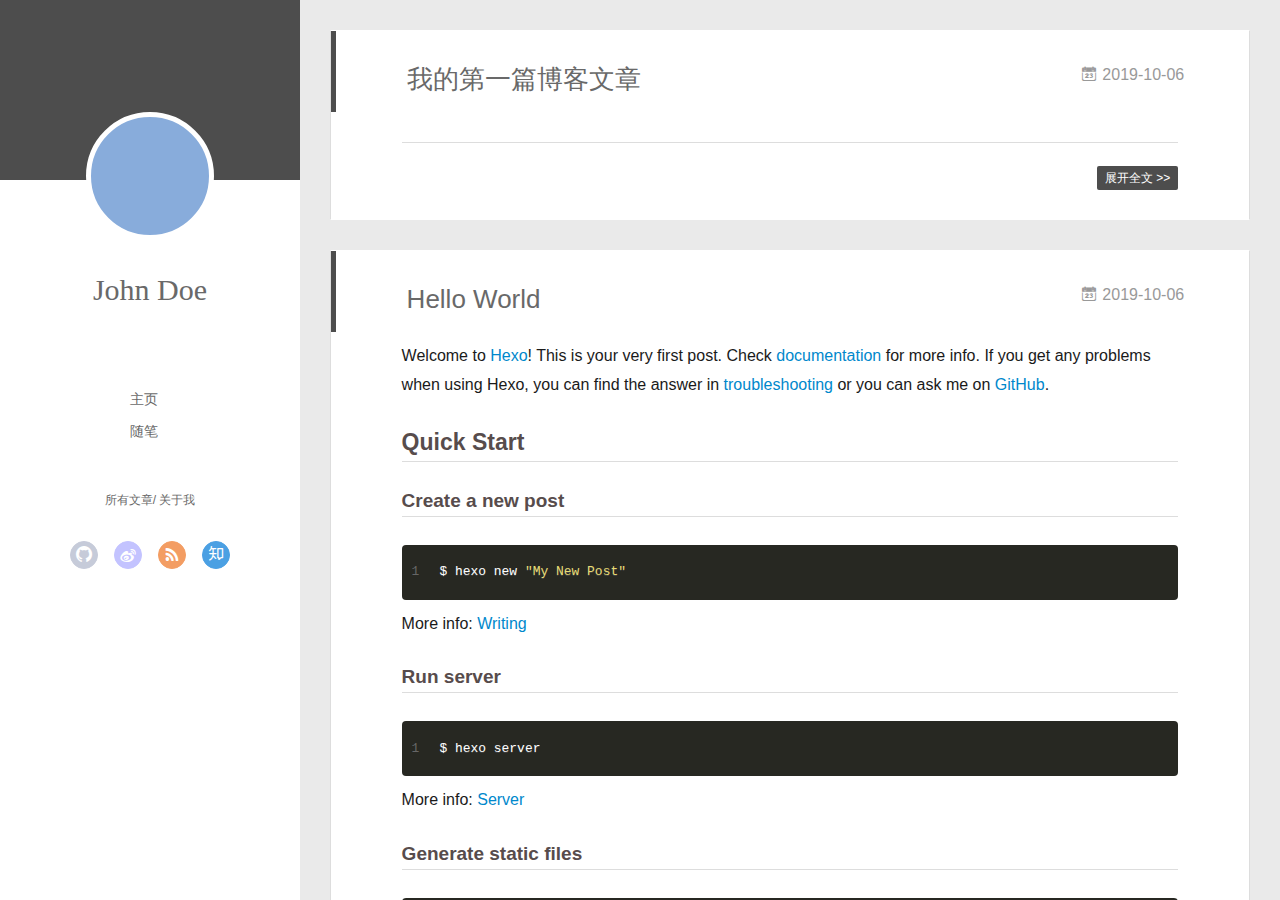
==== commit 79e57e74: "Site updated: 2019-10-07 02:15:17" ====
--- a/index.html
+++ b/index.html
@@ -63,10 +63,6 @@
     		
     			
     			<a q-on="click: openSlider(e, 'innerArchive')" href="javascript:void(0)">所有文章</a>
-    			
-            
-    			
-    			<a q-on="click: openSlider(e, 'friends')" href="javascript:void(0)">友链</a>
     			
             
     			
@@ -344,25 +340,17 @@
       
       
     
-      
-      
-      
-    
     
 
     <ul style="width: 70%">
     
     
       
-      <li style="width: 33.333333333333336%" q-on="click: openSlider(e, 'innerArchive')"><a href="javascript:void(0)" q-class="active:innerArchive">所有文章</a></li>
-      
-        
-      
-      <li style="width: 33.333333333333336%" q-on="click: openSlider(e, 'friends')"><a href="javascript:void(0)" q-class="active:friends">友链</a></li>
-      
-        
-      
-      <li style="width: 33.333333333333336%" q-on="click: openSlider(e, 'aboutme')"><a href="javascript:void(0)" q-class="active:aboutme">关于我</a></li>
+      <li style="width: 50%" q-on="click: openSlider(e, 'innerArchive')"><a href="javascript:void(0)" q-class="active:innerArchive">所有文章</a></li>
+      
+        
+      
+      <li style="width: 50%" q-on="click: openSlider(e, 'aboutme')"><a href="javascript:void(0)" q-class="active:aboutme">关于我</a></li>
       
         
     </ul>
@@ -426,38 +414,6 @@
     
 
     
-    	<section class="tools-section tools-section-friends" q-show="friends">
-  		
-        <ul class="search-ul">
-          
-            <li class="search-li">
-              <a href="http://localhost:4000/" target="_blank" class="search-title"><i class="icon-quo-left icon"></i>友情链接1</a>
-            </li>
-          
-            <li class="search-li">
-              <a href="http://localhost:4000/" target="_blank" class="search-title"><i class="icon-quo-left icon"></i>友情链接2</a>
-            </li>
-          
-            <li class="search-li">
-              <a href="http://localhost:4000/" target="_blank" class="search-title"><i class="icon-quo-left icon"></i>友情链接3</a>
-            </li>
-          
-            <li class="search-li">
-              <a href="http://localhost:4000/" target="_blank" class="search-title"><i class="icon-quo-left icon"></i>友情链接4</a>
-            </li>
-          
-            <li class="search-li">
-              <a href="http://localhost:4000/" target="_blank" class="search-title"><i class="icon-quo-left icon"></i>友情链接5</a>
-            </li>
-          
-            <li class="search-li">
-              <a href="http://localhost:4000/" target="_blank" class="search-title"><i class="icon-quo-left icon"></i>友情链接6</a>
-            </li>
-          
-        </ul>
-  		
-    	</section>
-    
 
     
     	<section class="tools-section tools-section-me" q-show="aboutme">
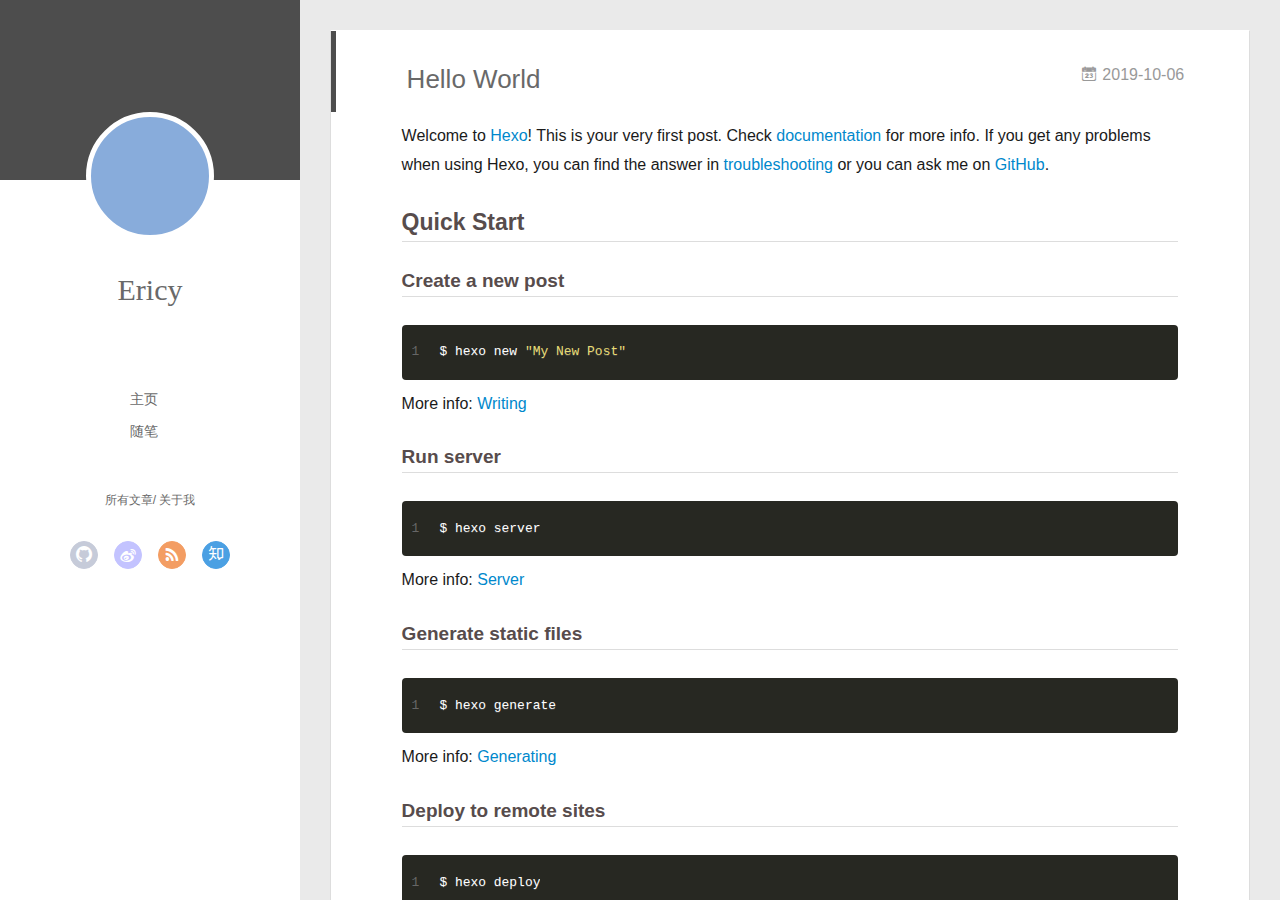
==== commit 66e6558a: "Site updated: 2019-10-07 02:39:20" ====
--- a/index.html
+++ b/index.html
@@ -6,17 +6,17 @@
   <meta name="renderer" content="webkit">
   <meta http-equiv="X-UA-Compatible" content="IE=edge">
   <link rel="dns-prefetch" href="http://yoursite.com">
-  <title>Hexo</title>
+  <title>stillHaveALotToWorkOn</title>
   <meta name="viewport" content="width=device-width, initial-scale=1, maximum-scale=1">
   <meta property="og:type" content="website">
-<meta property="og:title" content="Hexo">
+<meta property="og:title" content="stillHaveALotToWorkOn">
 <meta property="og:url" content="http://yoursite.com/index.html">
-<meta property="og:site_name" content="Hexo">
+<meta property="og:site_name" content="stillHaveALotToWorkOn">
 <meta property="og:locale" content="en">
 <meta name="twitter:card" content="summary">
-<meta name="twitter:title" content="Hexo">
-  
-    <link rel="alternative" href="/atom.xml" title="Hexo" type="application/atom+xml">
+<meta name="twitter:title" content="stillHaveALotToWorkOn">
+  
+    <link rel="alternative" href="/atom.xml" title="stillHaveALotToWorkOn" type="application/atom+xml">
   
   
     <link rel="icon" href="/favicon.png">
@@ -46,7 +46,7 @@
 			<img src="" class="js-avatar">
 		</a>
 		<hgroup>
-		  <h1 class="header-author"><a href="/">John Doe</a></h1>
+		  <h1 class="header-author"><a href="/">Ericy</a></h1>
 		</hgroup>
 		
 
@@ -100,7 +100,7 @@
 				<img src="" class="js-avatar">
 			</div>
 			<hgroup>
-			  <h1 class="header-author js-header-author">John Doe</h1>
+			  <h1 class="header-author js-header-author">Ericy</h1>
 			</hgroup>
 			
 			
@@ -148,27 +148,40 @@
           <div id="js-content" class="content-ll">
             
   
-    <article id="post-我的第一篇博客文章" class="article article-type-post  article-index" itemscope itemprop="blogPost">
+    <article id="post-hello-world" class="article article-type-post  article-index" itemscope itemprop="blogPost">
   <div class="article-inner">
     
       <header class="article-header">
         
   
     <h1 itemprop="name">
-      <a class="article-title" href="/2019/10/06/我的第一篇博客文章/">我的第一篇博客文章</a>
+      <a class="article-title" href="/2019/10/06/hello-world/">Hello World</a>
     </h1>
   
 
         
-        <a href="/2019/10/06/我的第一篇博客文章/" class="archive-article-date">
-  	<time datetime="2019-10-06T14:39:18.000Z" itemprop="datePublished"><i class="icon-calendar icon"></i>2019-10-06</time>
+        <a href="/2019/10/06/hello-world/" class="archive-article-date">
+  	<time datetime="2019-10-06T12:37:21.920Z" itemprop="datePublished"><i class="icon-calendar icon"></i>2019-10-06</time>
 </a>
         
       </header>
     
     <div class="article-entry" itemprop="articleBody">
       
-        
+        <p>Welcome to <a href="https://hexo.io/" target="_blank" rel="noopener">Hexo</a>! This is your very first post. Check <a href="https://hexo.io/docs/" target="_blank" rel="noopener">documentation</a> for more info. If you get any problems when using Hexo, you can find the answer in <a href="https://hexo.io/docs/troubleshooting.html" target="_blank" rel="noopener">troubleshooting</a> or you can ask me on <a href="https://github.com/hexojs/hexo/issues" target="_blank" rel="noopener">GitHub</a>.</p>
+<h2 id="Quick-Start"><a href="#Quick-Start" class="headerlink" title="Quick Start"></a>Quick Start</h2><h3 id="Create-a-new-post"><a href="#Create-a-new-post" class="headerlink" title="Create a new post"></a>Create a new post</h3><figure class="highlight bash"><table><tr><td class="gutter"><pre><span class="line">1</span><br></pre></td><td class="code"><pre><span class="line">$ hexo new <span class="string">"My New Post"</span></span><br></pre></td></tr></table></figure>
+
+<p>More info: <a href="https://hexo.io/docs/writing.html" target="_blank" rel="noopener">Writing</a></p>
+<h3 id="Run-server"><a href="#Run-server" class="headerlink" title="Run server"></a>Run server</h3><figure class="highlight bash"><table><tr><td class="gutter"><pre><span class="line">1</span><br></pre></td><td class="code"><pre><span class="line">$ hexo server</span><br></pre></td></tr></table></figure>
+
+<p>More info: <a href="https://hexo.io/docs/server.html" target="_blank" rel="noopener">Server</a></p>
+<h3 id="Generate-static-files"><a href="#Generate-static-files" class="headerlink" title="Generate static files"></a>Generate static files</h3><figure class="highlight bash"><table><tr><td class="gutter"><pre><span class="line">1</span><br></pre></td><td class="code"><pre><span class="line">$ hexo generate</span><br></pre></td></tr></table></figure>
+
+<p>More info: <a href="https://hexo.io/docs/generating.html" target="_blank" rel="noopener">Generating</a></p>
+<h3 id="Deploy-to-remote-sites"><a href="#Deploy-to-remote-sites" class="headerlink" title="Deploy to remote sites"></a>Deploy to remote sites</h3><figure class="highlight bash"><table><tr><td class="gutter"><pre><span class="line">1</span><br></pre></td><td class="code"><pre><span class="line">$ hexo deploy</span><br></pre></td></tr></table></figure>
+
+<p>More info: <a href="https://hexo.io/docs/deployment.html" target="_blank" rel="noopener">Deployment</a></p>
+
       
 
       
@@ -180,7 +193,7 @@
 
       
         <p class="article-more-link">
-          <a class="article-more-a" href="/2019/10/06/我的第一篇博客文章/">展开全文 >></a>
+          <a class="article-more-a" href="/2019/10/06/hello-world/">展开全文 >></a>
         </p>
       
 
@@ -210,81 +223,6 @@
 
 
   
-    <article id="post-hello-world" class="article article-type-post  article-index" itemscope itemprop="blogPost">
-  <div class="article-inner">
-    
-      <header class="article-header">
-        
-  
-    <h1 itemprop="name">
-      <a class="article-title" href="/2019/10/06/hello-world/">Hello World</a>
-    </h1>
-  
-
-        
-        <a href="/2019/10/06/hello-world/" class="archive-article-date">
-  	<time datetime="2019-10-06T12:37:21.920Z" itemprop="datePublished"><i class="icon-calendar icon"></i>2019-10-06</time>
-</a>
-        
-      </header>
-    
-    <div class="article-entry" itemprop="articleBody">
-      
-        <p>Welcome to <a href="https://hexo.io/" target="_blank" rel="noopener">Hexo</a>! This is your very first post. Check <a href="https://hexo.io/docs/" target="_blank" rel="noopener">documentation</a> for more info. If you get any problems when using Hexo, you can find the answer in <a href="https://hexo.io/docs/troubleshooting.html" target="_blank" rel="noopener">troubleshooting</a> or you can ask me on <a href="https://github.com/hexojs/hexo/issues" target="_blank" rel="noopener">GitHub</a>.</p>
-<h2 id="Quick-Start"><a href="#Quick-Start" class="headerlink" title="Quick Start"></a>Quick Start</h2><h3 id="Create-a-new-post"><a href="#Create-a-new-post" class="headerlink" title="Create a new post"></a>Create a new post</h3><figure class="highlight bash"><table><tr><td class="gutter"><pre><span class="line">1</span><br></pre></td><td class="code"><pre><span class="line">$ hexo new <span class="string">"My New Post"</span></span><br></pre></td></tr></table></figure>
-
-<p>More info: <a href="https://hexo.io/docs/writing.html" target="_blank" rel="noopener">Writing</a></p>
-<h3 id="Run-server"><a href="#Run-server" class="headerlink" title="Run server"></a>Run server</h3><figure class="highlight bash"><table><tr><td class="gutter"><pre><span class="line">1</span><br></pre></td><td class="code"><pre><span class="line">$ hexo server</span><br></pre></td></tr></table></figure>
-
-<p>More info: <a href="https://hexo.io/docs/server.html" target="_blank" rel="noopener">Server</a></p>
-<h3 id="Generate-static-files"><a href="#Generate-static-files" class="headerlink" title="Generate static files"></a>Generate static files</h3><figure class="highlight bash"><table><tr><td class="gutter"><pre><span class="line">1</span><br></pre></td><td class="code"><pre><span class="line">$ hexo generate</span><br></pre></td></tr></table></figure>
-
-<p>More info: <a href="https://hexo.io/docs/generating.html" target="_blank" rel="noopener">Generating</a></p>
-<h3 id="Deploy-to-remote-sites"><a href="#Deploy-to-remote-sites" class="headerlink" title="Deploy to remote sites"></a>Deploy to remote sites</h3><figure class="highlight bash"><table><tr><td class="gutter"><pre><span class="line">1</span><br></pre></td><td class="code"><pre><span class="line">$ hexo deploy</span><br></pre></td></tr></table></figure>
-
-<p>More info: <a href="https://hexo.io/docs/deployment.html" target="_blank" rel="noopener">Deployment</a></p>
-
-      
-
-      
-    </div>
-    <div class="article-info article-info-index">
-      
-      
-      
-
-      
-        <p class="article-more-link">
-          <a class="article-more-a" href="/2019/10/06/hello-world/">展开全文 >></a>
-        </p>
-      
-
-      
-      <div class="clearfix"></div>
-    </div>
-  </div>
-</article>
-
-<aside class="wrap-side-operation">
-    <div class="mod-side-operation">
-        
-        <div class="jump-container" id="js-jump-container" style="display:none;">
-            <a href="javascript:void(0)" class="mod-side-operation__jump-to-top">
-                <i class="icon-font icon-back"></i>
-            </a>
-            <div id="js-jump-plan-container" class="jump-plan-container" style="top: -11px;">
-                <i class="icon-font icon-plane jump-plane"></i>
-            </div>
-        </div>
-        
-        
-    </div>
-</aside>
-
-
-
-
-  
   
 
 
@@ -295,7 +233,7 @@
   <div class="outer">
     <div id="footer-info">
     	<div class="footer-left">
-    		&copy; 2019 John Doe
+    		&copy; 2019 Ericy
     	</div>
       	<div class="footer-right">
       		<a href="http://hexo.io/" target="_blank">Hexo</a>  Theme <a href="https://github.com/litten/hexo-theme-yilia" target="_blank">Yilia</a> by Litten
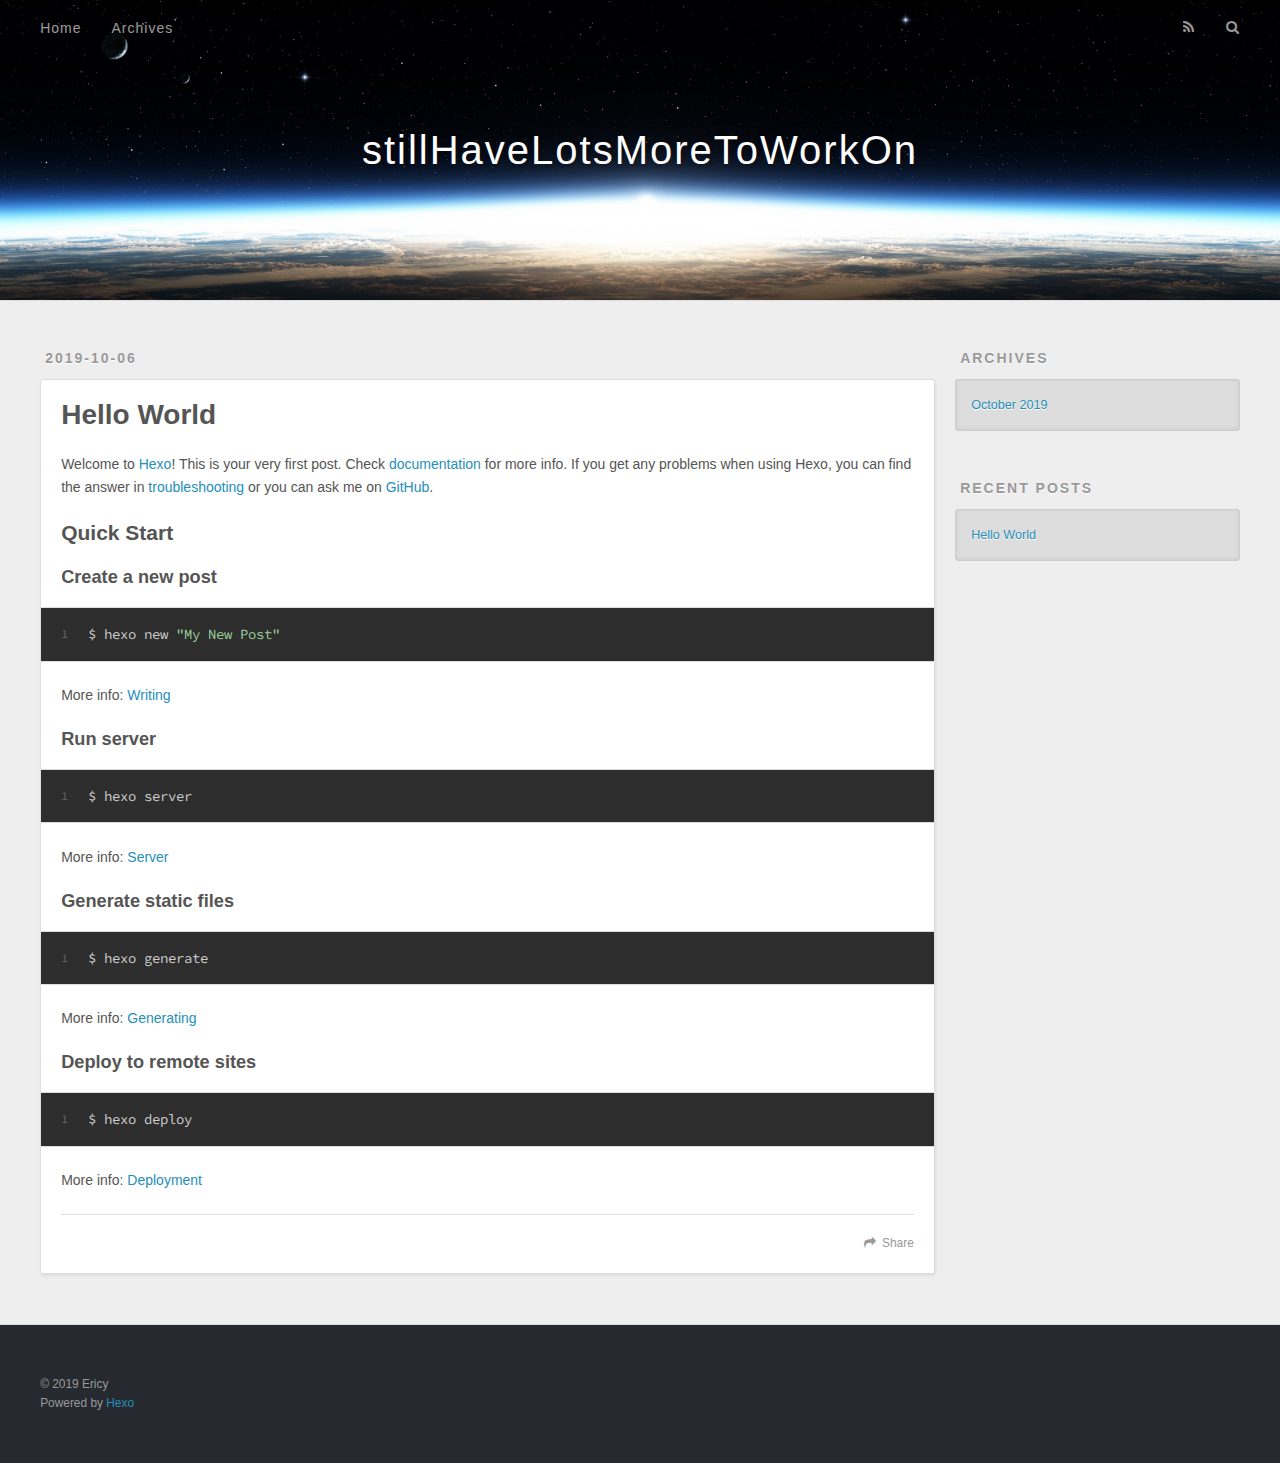
==== commit 2a201bcb: "Site updated: 2019-10-07 17:54:34" ====
--- a/index.html
+++ b/index.html
@@ -3,153 +3,77 @@
 <head><meta name="generator" content="Hexo 3.9.0">
   <meta charset="utf-8">
   
-  <meta name="renderer" content="webkit">
-  <meta http-equiv="X-UA-Compatible" content="IE=edge">
-  <link rel="dns-prefetch" href="http://yoursite.com">
-  <title>stillHaveALotToWorkOn</title>
+
+  
+  <title>stillHaveLotsMoreToWorkOn</title>
   <meta name="viewport" content="width=device-width, initial-scale=1, maximum-scale=1">
-  <meta property="og:type" content="website">
-<meta property="og:title" content="stillHaveALotToWorkOn">
-<meta property="og:url" content="http://yoursite.com/index.html">
-<meta property="og:site_name" content="stillHaveALotToWorkOn">
-<meta property="og:locale" content="en">
+  <meta name="description" content="まだまだだね!">
+<meta property="og:type" content="website">
+<meta property="og:title" content="stillHaveLotsMoreToWorkOn">
+<meta property="og:url" content="https://cnericy.github.io/index.html">
+<meta property="og:site_name" content="stillHaveLotsMoreToWorkOn">
+<meta property="og:description" content="まだまだだね!">
+<meta property="og:locale" content="zh-Hans">
 <meta name="twitter:card" content="summary">
-<meta name="twitter:title" content="stillHaveALotToWorkOn">
+<meta name="twitter:title" content="stillHaveLotsMoreToWorkOn">
+<meta name="twitter:description" content="まだまだだね!">
   
-    <link rel="alternative" href="/atom.xml" title="stillHaveALotToWorkOn" type="application/atom+xml">
+    <link rel="alternate" href="/atom.xml" title="stillHaveLotsMoreToWorkOn" type="application/atom+xml">
   
   
     <link rel="icon" href="/favicon.png">
   
-  <link rel="stylesheet" type="text/css" href="/./main.0cf68a.css">
-  <style type="text/css">
   
-    #container.show {
-      background: linear-gradient(200deg,#a0cfe4,#e8c37e);
-    }
-  </style>
+    <link href="//fonts.googleapis.com/css?family=Source+Code+Pro" rel="stylesheet" type="text/css">
   
-
-  
-
+  <link rel="stylesheet" href="/css/style.css">
 </head>
 </html>
 <body>
-  <div id="container" q-class="show:isCtnShow">
-    <canvas id="anm-canvas" class="anm-canvas"></canvas>
-    <div class="left-col" q-class="show:isShow">
+  <div id="container">
+    <div id="wrap">
+      <header id="header">
+  <div id="banner"></div>
+  <div id="header-outer" class="outer">
+    <div id="header-title" class="inner">
+      <h1 id="logo-wrap">
+        <a href="/" id="logo">stillHaveLotsMoreToWorkOn</a>
+      </h1>
       
-<div class="overlay" style="background: #4d4d4d"></div>
-<div class="intrude-less">
-	<header id="header" class="inner">
-		<a href="/" class="profilepic">
-			<img src="" class="js-avatar">
-		</a>
-		<hgroup>
-		  <h1 class="header-author"><a href="/">Ericy</a></h1>
-		</hgroup>
-		
-
-		<nav class="header-menu">
-			<ul>
-			
-				<li><a href="/">主页</a></li>
-	        
-				<li><a href="/tags/随笔/">随笔</a></li>
-	        
-			</ul>
-		</nav>
-		<nav class="header-smart-menu">
-    		
-    			
-    			<a q-on="click: openSlider(e, 'innerArchive')" href="javascript:void(0)">所有文章</a>
-    			
-            
-    			
-    			<a q-on="click: openSlider(e, 'aboutme')" href="javascript:void(0)">关于我</a>
-    			
-            
-		</nav>
-		<nav class="header-nav">
-			<div class="social">
-				
-					<a class="github" target="_blank" href="#" title="github"><i class="icon-github"></i></a>
-		        
-					<a class="weibo" target="_blank" href="#" title="weibo"><i class="icon-weibo"></i></a>
-		        
-					<a class="rss" target="_blank" href="#" title="rss"><i class="icon-rss"></i></a>
-		        
-					<a class="zhihu" target="_blank" href="#" title="zhihu"><i class="icon-zhihu"></i></a>
-		        
-			</div>
-		</nav>
-	</header>		
-</div>
-
     </div>
-    <div class="mid-col" q-class="show:isShow,hide:isShow|isFalse">
-      
-<nav id="mobile-nav">
-  	<div class="overlay js-overlay" style="background: #4d4d4d"></div>
-	<div class="btnctn js-mobile-btnctn">
-  		<div class="slider-trigger list" q-on="click: openSlider(e)"><i class="icon icon-sort"></i></div>
-	</div>
-	<div class="intrude-less">
-		<header id="header" class="inner">
-			<div class="profilepic">
-				<img src="" class="js-avatar">
-			</div>
-			<hgroup>
-			  <h1 class="header-author js-header-author">Ericy</h1>
-			</hgroup>
-			
-			
-			
-				
-			
-				
-			
-			
-			
-			<nav class="header-nav">
-				<div class="social">
-					
-						<a class="github" target="_blank" href="#" title="github"><i class="icon-github"></i></a>
-			        
-						<a class="weibo" target="_blank" href="#" title="weibo"><i class="icon-weibo"></i></a>
-			        
-						<a class="rss" target="_blank" href="#" title="rss"><i class="icon-rss"></i></a>
-			        
-						<a class="zhihu" target="_blank" href="#" title="zhihu"><i class="icon-zhihu"></i></a>
-			        
-				</div>
-			</nav>
-
-			<nav class="header-menu js-header-menu">
-				<ul style="width: 50%">
-				
-				
-					<li style="width: 50%"><a href="/">主页</a></li>
-		        
-					<li style="width: 50%"><a href="/tags/随笔/">随笔</a></li>
-		        
-				</ul>
-			</nav>
-		</header>				
-	</div>
-	<div class="mobile-mask" style="display:none" q-show="isShow"></div>
-</nav>
-
-      <div id="wrapper" class="body-wrap">
-        <div class="menu-l">
-          <div class="canvas-wrap">
-            <canvas data-colors="#eaeaea" data-sectionHeight="100" data-contentId="js-content" id="myCanvas1" class="anm-canvas"></canvas>
-          </div>
-          <div id="js-content" class="content-ll">
-            
+    <div id="header-inner" class="inner">
+      <nav id="main-nav">
+        <a id="main-nav-toggle" class="nav-icon"></a>
+        
+          <a class="main-nav-link" href="/">Home</a>
+        
+          <a class="main-nav-link" href="/archives">Archives</a>
+        
+      </nav>
+      <nav id="sub-nav">
+        
+          <a id="nav-rss-link" class="nav-icon" href="/atom.xml" title="RSS Feed"></a>
+        
+        <a id="nav-search-btn" class="nav-icon" title="Search"></a>
+      </nav>
+      <div id="search-form-wrap">
+        <form action="//google.com/search" method="get" accept-charset="UTF-8" class="search-form"><input type="search" name="q" class="search-form-input" placeholder="Search"><button type="submit" class="search-form-submit">&#xF002;</button><input type="hidden" name="sitesearch" value="https://cnericy.github.io"></form>
+      </div>
+    </div>
+  </div>
+</header>
+      <div class="outer">
+        <section id="main">
   
-    <article id="post-hello-world" class="article article-type-post  article-index" itemscope itemprop="blogPost">
+    <article id="post-hello-world" class="article article-type-post" itemscope itemprop="blogPost">
+  <div class="article-meta">
+    <a href="/2019/10/06/hello-world/" class="article-date">
+  <time datetime="2019-10-06T12:37:21.920Z" itemprop="datePublished">2019-10-06</time>
+</a>
+    
+  </div>
   <div class="article-inner">
+    
     
       <header class="article-header">
         
@@ -159,11 +83,6 @@
     </h1>
   
 
-        
-        <a href="/2019/10/06/hello-world/" class="archive-article-date">
-  	<time datetime="2019-10-06T12:37:21.920Z" itemprop="datePublished"><i class="icon-calendar icon"></i>2019-10-06</time>
-</a>
-        
       </header>
     
     <div class="article-entry" itemprop="articleBody">
@@ -183,252 +102,90 @@
 <p>More info: <a href="https://hexo.io/docs/deployment.html" target="_blank" rel="noopener">Deployment</a></p>
 
       
-
-      
     </div>
-    <div class="article-info article-info-index">
+    <footer class="article-footer">
+      <a data-url="https://cnericy.github.io/2019/10/06/hello-world/" data-id="ck1g8nruv0000fgorhm31gehi" class="article-share-link">Share</a>
       
       
-      
-
-      
-        <p class="article-more-link">
-          <a class="article-more-a" href="/2019/10/06/hello-world/">展开全文 >></a>
-        </p>
-      
-
-      
-      <div class="clearfix"></div>
-    </div>
+    </footer>
   </div>
+  
 </article>
-
-<aside class="wrap-side-operation">
-    <div class="mod-side-operation">
-        
-        <div class="jump-container" id="js-jump-container" style="display:none;">
-            <a href="javascript:void(0)" class="mod-side-operation__jump-to-top">
-                <i class="icon-font icon-back"></i>
-            </a>
-            <div id="js-jump-plan-container" class="jump-plan-container" style="top: -11px;">
-                <i class="icon-font icon-plane jump-plane"></i>
-            </div>
-        </div>
-        
-        
-    </div>
-</aside>
-
-
 
 
   
-  
 
 
-          </div>
-        </div>
+</section>
+        
+          <aside id="sidebar">
+  
+    
+
+  
+    
+
+  
+    
+  
+    
+  <div class="widget-wrap">
+    <h3 class="widget-title">Archives</h3>
+    <div class="widget">
+      <ul class="archive-list"><li class="archive-list-item"><a class="archive-list-link" href="/archives/2019/10/">October 2019</a></li></ul>
+    </div>
+  </div>
+
+
+  
+    
+  <div class="widget-wrap">
+    <h3 class="widget-title">Recent Posts</h3>
+    <div class="widget">
+      <ul>
+        
+          <li>
+            <a href="/2019/10/06/hello-world/">Hello World</a>
+          </li>
+        
+      </ul>
+    </div>
+  </div>
+
+  
+</aside>
+        
       </div>
       <footer id="footer">
+  
   <div class="outer">
-    <div id="footer-info">
-    	<div class="footer-left">
-    		&copy; 2019 Ericy
-    	</div>
-      	<div class="footer-right">
-      		<a href="http://hexo.io/" target="_blank">Hexo</a>  Theme <a href="https://github.com/litten/hexo-theme-yilia" target="_blank">Yilia</a> by Litten
-      	</div>
+    <div id="footer-info" class="inner">
+      &copy; 2019 Ericy<br>
+      Powered by <a href="http://hexo.io/" target="_blank">Hexo</a>
     </div>
   </div>
 </footer>
     </div>
-    <script>
-	var yiliaConfig = {
-		mathjax: false,
-		isHome: true,
-		isPost: false,
-		isArchive: false,
-		isTag: false,
-		isCategory: false,
-		open_in_new: false,
-		toc_hide_index: true,
-		root: "/",
-		innerArchive: true,
-		showTags: false
-	}
-</script>
+    <nav id="mobile-nav">
+  
+    <a href="/" class="mobile-nav-link">Home</a>
+  
+    <a href="/archives" class="mobile-nav-link">Archives</a>
+  
+</nav>
+    
 
-<script>!function(t){function n(e){if(r[e])return r[e].exports;var i=r[e]={exports:{},id:e,loaded:!1};return t[e].call(i.exports,i,i.exports,n),i.loaded=!0,i.exports}var r={};n.m=t,n.c=r,n.p="./",n(0)}([function(t,n,r){r(195),t.exports=r(191)},function(t,n,r){var e=r(3),i=r(52),o=r(27),u=r(28),c=r(53),f="prototype",a=function(t,n,r){var s,l,h,v,p=t&a.F,d=t&a.G,y=t&a.S,g=t&a.P,b=t&a.B,m=d?e:y?e[n]||(e[n]={}):(e[n]||{})[f],x=d?i:i[n]||(i[n]={}),w=x[f]||(x[f]={});d&&(r=n);for(s in r)l=!p&&m&&void 0!==m[s],h=(l?m:r)[s],v=b&&l?c(h,e):g&&"function"==typeof h?c(Function.call,h):h,m&&u(m,s,h,t&a.U),x[s]!=h&&o(x,s,v),g&&w[s]!=h&&(w[s]=h)};e.core=i,a.F=1,a.G=2,a.S=4,a.P=8,a.B=16,a.W=32,a.U=64,a.R=128,t.exports=a},function(t,n,r){var e=r(6);t.exports=function(t){if(!e(t))throw TypeError(t+" is not an object!");return t}},function(t,n){var r=t.exports="undefined"!=typeof window&&window.Math==Math?window:"undefined"!=typeof self&&self.Math==Math?self:Function("return this")();"number"==typeof __g&&(__g=r)},function(t,n){t.exports=function(t){try{return!!t()}catch(t){return!0}}},function(t,n){var r=t.exports="undefined"!=typeof window&&window.Math==Math?window:"undefined"!=typeof self&&self.Math==Math?self:Function("return this")();"number"==typeof __g&&(__g=r)},function(t,n){t.exports=function(t){return"object"==typeof t?null!==t:"function"==typeof t}},function(t,n,r){var e=r(126)("wks"),i=r(76),o=r(3).Symbol,u="function"==typeof o;(t.exports=function(t){return e[t]||(e[t]=u&&o[t]||(u?o:i)("Symbol."+t))}).store=e},function(t,n){var r={}.hasOwnProperty;t.exports=function(t,n){return r.call(t,n)}},function(t,n,r){var e=r(94),i=r(33);t.exports=function(t){return e(i(t))}},function(t,n,r){t.exports=!r(4)(function(){return 7!=Object.defineProperty({},"a",{get:function(){return 7}}).a})},function(t,n,r){var e=r(2),i=r(167),o=r(50),u=Object.defineProperty;n.f=r(10)?Object.defineProperty:function(t,n,r){if(e(t),n=o(n,!0),e(r),i)try{return u(t,n,r)}catch(t){}if("get"in r||"set"in r)throw TypeError("Accessors not supported!");return"value"in r&&(t[n]=r.value),t}},function(t,n,r){t.exports=!r(18)(function(){return 7!=Object.defineProperty({},"a",{get:function(){return 7}}).a})},function(t,n,r){var e=r(14),i=r(22);t.exports=r(12)?function(t,n,r){return e.f(t,n,i(1,r))}:function(t,n,r){return t[n]=r,t}},function(t,n,r){var e=r(20),i=r(58),o=r(42),u=Object.defineProperty;n.f=r(12)?Object.defineProperty:function(t,n,r){if(e(t),n=o(n,!0),e(r),i)try{return u(t,n,r)}catch(t){}if("get"in r||"set"in r)throw TypeError("Accessors not supported!");return"value"in r&&(t[n]=r.value),t}},function(t,n,r){var e=r(40)("wks"),i=r(23),o=r(5).Symbol,u="function"==typeof o;(t.exports=function(t){return e[t]||(e[t]=u&&o[t]||(u?o:i)("Symbol."+t))}).store=e},function(t,n,r){var e=r(67),i=Math.min;t.exports=function(t){return t>0?i(e(t),9007199254740991):0}},function(t,n,r){var e=r(46);t.exports=function(t){return Object(e(t))}},function(t,n){t.exports=function(t){try{return!!t()}catch(t){return!0}}},function(t,n,r){var e=r(63),i=r(34);t.exports=Object.keys||function(t){return e(t,i)}},function(t,n,r){var e=r(21);t.exports=function(t){if(!e(t))throw TypeError(t+" is not an object!");return t}},function(t,n){t.exports=function(t){return"object"==typeof t?null!==t:"function"==typeof t}},function(t,n){t.exports=function(t,n){return{enumerable:!(1&t),configurable:!(2&t),writable:!(4&t),value:n}}},function(t,n){var r=0,e=Math.random();t.exports=function(t){return"Symbol(".concat(void 0===t?"":t,")_",(++r+e).toString(36))}},function(t,n){var r={}.hasOwnProperty;t.exports=function(t,n){return r.call(t,n)}},function(t,n){var r=t.exports={version:"2.4.0"};"number"==typeof __e&&(__e=r)},function(t,n){t.exports=function(t){if("function"!=typeof t)throw TypeError(t+" is not a function!");return t}},function(t,n,r){var e=r(11),i=r(66);t.exports=r(10)?function(t,n,r){return e.f(t,n,i(1,r))}:function(t,n,r){return t[n]=r,t}},function(t,n,r){var e=r(3),i=r(27),o=r(24),u=r(76)("src"),c="toString",f=Function[c],a=(""+f).split(c);r(52).inspectSource=function(t){return f.call(t)},(t.exports=function(t,n,r,c){var f="function"==typeof r;f&&(o(r,"name")||i(r,"name",n)),t[n]!==r&&(f&&(o(r,u)||i(r,u,t[n]?""+t[n]:a.join(String(n)))),t===e?t[n]=r:c?t[n]?t[n]=r:i(t,n,r):(delete t[n],i(t,n,r)))})(Function.prototype,c,function(){return"function"==typeof this&&this[u]||f.call(this)})},function(t,n,r){var e=r(1),i=r(4),o=r(46),u=function(t,n,r,e){var i=String(o(t)),u="<"+n;return""!==r&&(u+=" "+r+'="'+String(e).replace(/"/g,"&quot;")+'"'),u+">"+i+"</"+n+">"};t.exports=function(t,n){var r={};r[t]=n(u),e(e.P+e.F*i(function(){var n=""[t]('"');return n!==n.toLowerCase()||n.split('"').length>3}),"String",r)}},function(t,n,r){var e=r(115),i=r(46);t.exports=function(t){return e(i(t))}},function(t,n,r){var e=r(116),i=r(66),o=r(30),u=r(50),c=r(24),f=r(167),a=Object.getOwnPropertyDescriptor;n.f=r(10)?a:function(t,n){if(t=o(t),n=u(n,!0),f)try{return a(t,n)}catch(t){}if(c(t,n))return i(!e.f.call(t,n),t[n])}},function(t,n,r){var e=r(24),i=r(17),o=r(145)("IE_PROTO"),u=Object.prototype;t.exports=Object.getPrototypeOf||function(t){return t=i(t),e(t,o)?t[o]:"function"==typeof t.constructor&&t instanceof t.constructor?t.constructor.prototype:t instanceof Object?u:null}},function(t,n){t.exports=function(t){if(void 0==t)throw TypeError("Can't call method on  "+t);return t}},function(t,n){t.exports="constructor,hasOwnProperty,isPrototypeOf,propertyIsEnumerable,toLocaleString,toString,valueOf".split(",")},function(t,n){t.exports={}},function(t,n){t.exports=!0},function(t,n){n.f={}.propertyIsEnumerable},function(t,n,r){var e=r(14).f,i=r(8),o=r(15)("toStringTag");t.exports=function(t,n,r){t&&!i(t=r?t:t.prototype,o)&&e(t,o,{configurable:!0,value:n})}},function(t,n,r){var e=r(40)("keys"),i=r(23);t.exports=function(t){return e[t]||(e[t]=i(t))}},function(t,n,r){var e=r(5),i="__core-js_shared__",o=e[i]||(e[i]={});t.exports=function(t){return o[t]||(o[t]={})}},function(t,n){var r=Math.ceil,e=Math.floor;t.exports=function(t){return isNaN(t=+t)?0:(t>0?e:r)(t)}},function(t,n,r){var e=r(21);t.exports=function(t,n){if(!e(t))return t;var r,i;if(n&&"function"==typeof(r=t.toString)&&!e(i=r.call(t)))return i;if("function"==typeof(r=t.valueOf)&&!e(i=r.call(t)))return i;if(!n&&"function"==typeof(r=t.toString)&&!e(i=r.call(t)))return i;throw TypeError("Can't convert object to primitive value")}},function(t,n,r){var e=r(5),i=r(25),o=r(36),u=r(44),c=r(14).f;t.exports=function(t){var n=i.Symbol||(i.Symbol=o?{}:e.Symbol||{});"_"==t.charAt(0)||t in n||c(n,t,{value:u.f(t)})}},function(t,n,r){n.f=r(15)},function(t,n){var r={}.toString;t.exports=function(t){return r.call(t).slice(8,-1)}},function(t,n){t.exports=function(t){if(void 0==t)throw TypeError("Can't call method on  "+t);return t}},function(t,n,r){var e=r(4);t.exports=function(t,n){return!!t&&e(function(){n?t.call(null,function(){},1):t.call(null)})}},function(t,n,r){var e=r(53),i=r(115),o=r(17),u=r(16),c=r(203);t.exports=function(t,n){var r=1==t,f=2==t,a=3==t,s=4==t,l=6==t,h=5==t||l,v=n||c;return function(n,c,p){for(var d,y,g=o(n),b=i(g),m=e(c,p,3),x=u(b.length),w=0,S=r?v(n,x):f?v(n,0):void 0;x>w;w++)if((h||w in b)&&(d=b[w],y=m(d,w,g),t))if(r)S[w]=y;else if(y)switch(t){case 3:return!0;case 5:return d;case 6:return w;case 2:S.push(d)}else if(s)return!1;return l?-1:a||s?s:S}}},function(t,n,r){var e=r(1),i=r(52),o=r(4);t.exports=function(t,n){var r=(i.Object||{})[t]||Object[t],u={};u[t]=n(r),e(e.S+e.F*o(function(){r(1)}),"Object",u)}},function(t,n,r){var e=r(6);t.exports=function(t,n){if(!e(t))return t;var r,i;if(n&&"function"==typeof(r=t.toString)&&!e(i=r.call(t)))return i;if("function"==typeof(r=t.valueOf)&&!e(i=r.call(t)))return i;if(!n&&"function"==typeof(r=t.toString)&&!e(i=r.call(t)))return i;throw TypeError("Can't convert object to primitive value")}},function(t,n,r){var e=r(5),i=r(25),o=r(91),u=r(13),c="prototype",f=function(t,n,r){var a,s,l,h=t&f.F,v=t&f.G,p=t&f.S,d=t&f.P,y=t&f.B,g=t&f.W,b=v?i:i[n]||(i[n]={}),m=b[c],x=v?e:p?e[n]:(e[n]||{})[c];v&&(r=n);for(a in r)(s=!h&&x&&void 0!==x[a])&&a in b||(l=s?x[a]:r[a],b[a]=v&&"function"!=typeof x[a]?r[a]:y&&s?o(l,e):g&&x[a]==l?function(t){var n=function(n,r,e){if(this instanceof t){switch(arguments.length){case 0:return new t;case 1:return new t(n);case 2:return new t(n,r)}return new t(n,r,e)}return t.apply(this,arguments)};return n[c]=t[c],n}(l):d&&"function"==typeof l?o(Function.call,l):l,d&&((b.virtual||(b.virtual={}))[a]=l,t&f.R&&m&&!m[a]&&u(m,a,l)))};f.F=1,f.G=2,f.S=4,f.P=8,f.B=16,f.W=32,f.U=64,f.R=128,t.exports=f},function(t,n){var r=t.exports={version:"2.4.0"};"number"==typeof __e&&(__e=r)},function(t,n,r){var e=r(26);t.exports=function(t,n,r){if(e(t),void 0===n)return t;switch(r){case 1:return function(r){return t.call(n,r)};case 2:return function(r,e){return t.call(n,r,e)};case 3:return function(r,e,i){return t.call(n,r,e,i)}}return function(){return t.apply(n,arguments)}}},function(t,n,r){var e=r(183),i=r(1),o=r(126)("metadata"),u=o.store||(o.store=new(r(186))),c=function(t,n,r){var i=u.get(t);if(!i){if(!r)return;u.set(t,i=new e)}var o=i.get(n);if(!o){if(!r)return;i.set(n,o=new e)}return o},f=function(t,n,r){var e=c(n,r,!1);return void 0!==e&&e.has(t)},a=function(t,n,r){var e=c(n,r,!1);return void 0===e?void 0:e.get(t)},s=function(t,n,r,e){c(r,e,!0).set(t,n)},l=function(t,n){var r=c(t,n,!1),e=[];return r&&r.forEach(function(t,n){e.push(n)}),e},h=function(t){return void 0===t||"symbol"==typeof t?t:String(t)},v=function(t){i(i.S,"Reflect",t)};t.exports={store:u,map:c,has:f,get:a,set:s,keys:l,key:h,exp:v}},function(t,n,r){"use strict";if(r(10)){var e=r(69),i=r(3),o=r(4),u=r(1),c=r(127),f=r(152),a=r(53),s=r(68),l=r(66),h=r(27),v=r(73),p=r(67),d=r(16),y=r(75),g=r(50),b=r(24),m=r(180),x=r(114),w=r(6),S=r(17),_=r(137),O=r(70),E=r(32),P=r(71).f,j=r(154),F=r(76),M=r(7),A=r(48),N=r(117),T=r(146),I=r(155),k=r(80),L=r(123),R=r(74),C=r(130),D=r(160),U=r(11),W=r(31),G=U.f,B=W.f,V=i.RangeError,z=i.TypeError,q=i.Uint8Array,K="ArrayBuffer",J="Shared"+K,Y="BYTES_PER_ELEMENT",H="prototype",$=Array[H],X=f.ArrayBuffer,Q=f.DataView,Z=A(0),tt=A(2),nt=A(3),rt=A(4),et=A(5),it=A(6),ot=N(!0),ut=N(!1),ct=I.values,ft=I.keys,at=I.entries,st=$.lastIndexOf,lt=$.reduce,ht=$.reduceRight,vt=$.join,pt=$.sort,dt=$.slice,yt=$.toString,gt=$.toLocaleString,bt=M("iterator"),mt=M("toStringTag"),xt=F("typed_constructor"),wt=F("def_constructor"),St=c.CONSTR,_t=c.TYPED,Ot=c.VIEW,Et="Wrong length!",Pt=A(1,function(t,n){return Tt(T(t,t[wt]),n)}),jt=o(function(){return 1===new q(new Uint16Array([1]).buffer)[0]}),Ft=!!q&&!!q[H].set&&o(function(){new q(1).set({})}),Mt=function(t,n){if(void 0===t)throw z(Et);var r=+t,e=d(t);if(n&&!m(r,e))throw V(Et);return e},At=function(t,n){var r=p(t);if(r<0||r%n)throw V("Wrong offset!");return r},Nt=function(t){if(w(t)&&_t in t)return t;throw z(t+" is not a typed array!")},Tt=function(t,n){if(!(w(t)&&xt in t))throw z("It is not a typed array constructor!");return new t(n)},It=function(t,n){return kt(T(t,t[wt]),n)},kt=function(t,n){for(var r=0,e=n.length,i=Tt(t,e);e>r;)i[r]=n[r++];return i},Lt=function(t,n,r){G(t,n,{get:function(){return this._d[r]}})},Rt=function(t){var n,r,e,i,o,u,c=S(t),f=arguments.length,s=f>1?arguments[1]:void 0,l=void 0!==s,h=j(c);if(void 0!=h&&!_(h)){for(u=h.call(c),e=[],n=0;!(o=u.next()).done;n++)e.push(o.value);c=e}for(l&&f>2&&(s=a(s,arguments[2],2)),n=0,r=d(c.length),i=Tt(this,r);r>n;n++)i[n]=l?s(c[n],n):c[n];return i},Ct=function(){for(var t=0,n=arguments.length,r=Tt(this,n);n>t;)r[t]=arguments[t++];return r},Dt=!!q&&o(function(){gt.call(new q(1))}),Ut=function(){return gt.apply(Dt?dt.call(Nt(this)):Nt(this),arguments)},Wt={copyWithin:function(t,n){return D.call(Nt(this),t,n,arguments.length>2?arguments[2]:void 0)},every:function(t){return rt(Nt(this),t,arguments.length>1?arguments[1]:void 0)},fill:function(t){return C.apply(Nt(this),arguments)},filter:function(t){return It(this,tt(Nt(this),t,arguments.length>1?arguments[1]:void 0))},find:function(t){return et(Nt(this),t,arguments.length>1?arguments[1]:void 0)},findIndex:function(t){return it(Nt(this),t,arguments.length>1?arguments[1]:void 0)},forEach:function(t){Z(Nt(this),t,arguments.length>1?arguments[1]:void 0)},indexOf:function(t){return ut(Nt(this),t,arguments.length>1?arguments[1]:void 0)},includes:function(t){return ot(Nt(this),t,arguments.length>1?arguments[1]:void 0)},join:function(t){return vt.apply(Nt(this),arguments)},lastIndexOf:function(t){return st.apply(Nt(this),arguments)},map:function(t){return Pt(Nt(this),t,arguments.length>1?arguments[1]:void 0)},reduce:function(t){return lt.apply(Nt(this),arguments)},reduceRight:function(t){return ht.apply(Nt(this),arguments)},reverse:function(){for(var t,n=this,r=Nt(n).length,e=Math.floor(r/2),i=0;i<e;)t=n[i],n[i++]=n[--r],n[r]=t;return n},some:function(t){return nt(Nt(this),t,arguments.length>1?arguments[1]:void 0)},sort:function(t){return pt.call(Nt(this),t)},subarray:function(t,n){var r=Nt(this),e=r.length,i=y(t,e);return new(T(r,r[wt]))(r.buffer,r.byteOffset+i*r.BYTES_PER_ELEMENT,d((void 0===n?e:y(n,e))-i))}},Gt=function(t,n){return It(this,dt.call(Nt(this),t,n))},Bt=function(t){Nt(this);var n=At(arguments[1],1),r=this.length,e=S(t),i=d(e.length),o=0;if(i+n>r)throw V(Et);for(;o<i;)this[n+o]=e[o++]},Vt={entries:function(){return at.call(Nt(this))},keys:function(){return ft.call(Nt(this))},values:function(){return ct.call(Nt(this))}},zt=function(t,n){return w(t)&&t[_t]&&"symbol"!=typeof n&&n in t&&String(+n)==String(n)},qt=function(t,n){return zt(t,n=g(n,!0))?l(2,t[n]):B(t,n)},Kt=function(t,n,r){return!(zt(t,n=g(n,!0))&&w(r)&&b(r,"value"))||b(r,"get")||b(r,"set")||r.configurable||b(r,"writable")&&!r.writable||b(r,"enumerable")&&!r.enumerable?G(t,n,r):(t[n]=r.value,t)};St||(W.f=qt,U.f=Kt),u(u.S+u.F*!St,"Object",{getOwnPropertyDescriptor:qt,defineProperty:Kt}),o(function(){yt.call({})})&&(yt=gt=function(){return vt.call(this)});var Jt=v({},Wt);v(Jt,Vt),h(Jt,bt,Vt.values),v(Jt,{slice:Gt,set:Bt,constructor:function(){},toString:yt,toLocaleString:Ut}),Lt(Jt,"buffer","b"),Lt(Jt,"byteOffset","o"),Lt(Jt,"byteLength","l"),Lt(Jt,"length","e"),G(Jt,mt,{get:function(){return this[_t]}}),t.exports=function(t,n,r,f){f=!!f;var a=t+(f?"Clamped":"")+"Array",l="Uint8Array"!=a,v="get"+t,p="set"+t,y=i[a],g=y||{},b=y&&E(y),m=!y||!c.ABV,S={},_=y&&y[H],j=function(t,r){var e=t._d;return e.v[v](r*n+e.o,jt)},F=function(t,r,e){var i=t._d;f&&(e=(e=Math.round(e))<0?0:e>255?255:255&e),i.v[p](r*n+i.o,e,jt)},M=function(t,n){G(t,n,{get:function(){return j(this,n)},set:function(t){return F(this,n,t)},enumerable:!0})};m?(y=r(function(t,r,e,i){s(t,y,a,"_d");var o,u,c,f,l=0,v=0;if(w(r)){if(!(r instanceof X||(f=x(r))==K||f==J))return _t in r?kt(y,r):Rt.call(y,r);o=r,v=At(e,n);var p=r.byteLength;if(void 0===i){if(p%n)throw V(Et);if((u=p-v)<0)throw V(Et)}else if((u=d(i)*n)+v>p)throw V(Et);c=u/n}else c=Mt(r,!0),u=c*n,o=new X(u);for(h(t,"_d",{b:o,o:v,l:u,e:c,v:new Q(o)});l<c;)M(t,l++)}),_=y[H]=O(Jt),h(_,"constructor",y)):L(function(t){new y(null),new y(t)},!0)||(y=r(function(t,r,e,i){s(t,y,a);var o;return w(r)?r instanceof X||(o=x(r))==K||o==J?void 0!==i?new g(r,At(e,n),i):void 0!==e?new g(r,At(e,n)):new g(r):_t in r?kt(y,r):Rt.call(y,r):new g(Mt(r,l))}),Z(b!==Function.prototype?P(g).concat(P(b)):P(g),function(t){t in y||h(y,t,g[t])}),y[H]=_,e||(_.constructor=y));var A=_[bt],N=!!A&&("values"==A.name||void 0==A.name),T=Vt.values;h(y,xt,!0),h(_,_t,a),h(_,Ot,!0),h(_,wt,y),(f?new y(1)[mt]==a:mt in _)||G(_,mt,{get:function(){return a}}),S[a]=y,u(u.G+u.W+u.F*(y!=g),S),u(u.S,a,{BYTES_PER_ELEMENT:n,from:Rt,of:Ct}),Y in _||h(_,Y,n),u(u.P,a,Wt),R(a),u(u.P+u.F*Ft,a,{set:Bt}),u(u.P+u.F*!N,a,Vt),u(u.P+u.F*(_.toString!=yt),a,{toString:yt}),u(u.P+u.F*o(function(){new y(1).slice()}),a,{slice:Gt}),u(u.P+u.F*(o(function(){return[1,2].toLocaleString()!=new y([1,2]).toLocaleString()})||!o(function(){_.toLocaleString.call([1,2])})),a,{toLocaleString:Ut}),k[a]=N?A:T,e||N||h(_,bt,T)}}else t.exports=function(){}},function(t,n){var r={}.toString;t.exports=function(t){return r.call(t).slice(8,-1)}},function(t,n,r){var e=r(21),i=r(5).document,o=e(i)&&e(i.createElement);t.exports=function(t){return o?i.createElement(t):{}}},function(t,n,r){t.exports=!r(12)&&!r(18)(function(){return 7!=Object.defineProperty(r(57)("div"),"a",{get:function(){return 7}}).a})},function(t,n,r){"use strict";var e=r(36),i=r(51),o=r(64),u=r(13),c=r(8),f=r(35),a=r(96),s=r(38),l=r(103),h=r(15)("iterator"),v=!([].keys&&"next"in[].keys()),p="keys",d="values",y=function(){return this};t.exports=function(t,n,r,g,b,m,x){a(r,n,g);var w,S,_,O=function(t){if(!v&&t in F)return F[t];switch(t){case p:case d:return function(){return new r(this,t)}}return function(){return new r(this,t)}},E=n+" Iterator",P=b==d,j=!1,F=t.prototype,M=F[h]||F["@@iterator"]||b&&F[b],A=M||O(b),N=b?P?O("entries"):A:void 0,T="Array"==n?F.entries||M:M;if(T&&(_=l(T.call(new t)))!==Object.prototype&&(s(_,E,!0),e||c(_,h)||u(_,h,y)),P&&M&&M.name!==d&&(j=!0,A=function(){return M.call(this)}),e&&!x||!v&&!j&&F[h]||u(F,h,A),f[n]=A,f[E]=y,b)if(w={values:P?A:O(d),keys:m?A:O(p),entries:N},x)for(S in w)S in F||o(F,S,w[S]);else i(i.P+i.F*(v||j),n,w);return w}},function(t,n,r){var e=r(20),i=r(100),o=r(34),u=r(39)("IE_PROTO"),c=function(){},f="prototype",a=function(){var t,n=r(57)("iframe"),e=o.length;for(n.style.display="none",r(93).appendChild(n),n.src="javascript:",t=n.contentWindow.document,t.open(),t.write("<script>document.F=Object<\/script>"),t.close(),a=t.F;e--;)delete a[f][o[e]];return a()};t.exports=Object.create||function(t,n){var r;return null!==t?(c[f]=e(t),r=new c,c[f]=null,r[u]=t):r=a(),void 0===n?r:i(r,n)}},function(t,n,r){var e=r(63),i=r(34).concat("length","prototype");n.f=Object.getOwnPropertyNames||function(t){return e(t,i)}},function(t,n){n.f=Object.getOwnPropertySymbols},function(t,n,r){var e=r(8),i=r(9),o=r(90)(!1),u=r(39)("IE_PROTO");t.exports=function(t,n){var r,c=i(t),f=0,a=[];for(r in c)r!=u&&e(c,r)&&a.push(r);for(;n.length>f;)e(c,r=n[f++])&&(~o(a,r)||a.push(r));return a}},function(t,n,r){t.exports=r(13)},function(t,n,r){var e=r(76)("meta"),i=r(6),o=r(24),u=r(11).f,c=0,f=Object.isExtensible||function(){return!0},a=!r(4)(function(){return f(Object.preventExtensions({}))}),s=function(t){u(t,e,{value:{i:"O"+ ++c,w:{}}})},l=function(t,n){if(!i(t))return"symbol"==typeof t?t:("string"==typeof t?"S":"P")+t;if(!o(t,e)){if(!f(t))return"F";if(!n)return"E";s(t)}return t[e].i},h=function(t,n){if(!o(t,e)){if(!f(t))return!0;if(!n)return!1;s(t)}return t[e].w},v=function(t){return a&&p.NEED&&f(t)&&!o(t,e)&&s(t),t},p=t.exports={KEY:e,NEED:!1,fastKey:l,getWeak:h,onFreeze:v}},function(t,n){t.exports=function(t,n){return{enumerable:!(1&t),configurable:!(2&t),writable:!(4&t),value:n}}},function(t,n){var r=Math.ceil,e=Math.floor;t.exports=function(t){return isNaN(t=+t)?0:(t>0?e:r)(t)}},function(t,n){t.exports=function(t,n,r,e){if(!(t instanceof n)||void 0!==e&&e in t)throw TypeError(r+": incorrect invocation!");return t}},function(t,n){t.exports=!1},function(t,n,r){var e=r(2),i=r(173),o=r(133),u=r(145)("IE_PROTO"),c=function(){},f="prototype",a=function(){var t,n=r(132)("iframe"),e=o.length;for(n.style.display="none",r(135).appendChild(n),n.src="javascript:",t=n.contentWindow.document,t.open(),t.write("<script>document.F=Object<\/script>"),t.close(),a=t.F;e--;)delete a[f][o[e]];return a()};t.exports=Object.create||function(t,n){var r;return null!==t?(c[f]=e(t),r=new c,c[f]=null,r[u]=t):r=a(),void 0===n?r:i(r,n)}},function(t,n,r){var e=r(175),i=r(133).concat("length","prototype");n.f=Object.getOwnPropertyNames||function(t){return e(t,i)}},function(t,n,r){var e=r(175),i=r(133);t.exports=Object.keys||function(t){return e(t,i)}},function(t,n,r){var e=r(28);t.exports=function(t,n,r){for(var i in n)e(t,i,n[i],r);return t}},function(t,n,r){"use strict";var e=r(3),i=r(11),o=r(10),u=r(7)("species");t.exports=function(t){var n=e[t];o&&n&&!n[u]&&i.f(n,u,{configurable:!0,get:function(){return this}})}},function(t,n,r){var e=r(67),i=Math.max,o=Math.min;t.exports=function(t,n){return t=e(t),t<0?i(t+n,0):o(t,n)}},function(t,n){var r=0,e=Math.random();t.exports=function(t){return"Symbol(".concat(void 0===t?"":t,")_",(++r+e).toString(36))}},function(t,n,r){var e=r(33);t.exports=function(t){return Object(e(t))}},function(t,n,r){var e=r(7)("unscopables"),i=Array.prototype;void 0==i[e]&&r(27)(i,e,{}),t.exports=function(t){i[e][t]=!0}},function(t,n,r){var e=r(53),i=r(169),o=r(137),u=r(2),c=r(16),f=r(154),a={},s={},n=t.exports=function(t,n,r,l,h){var v,p,d,y,g=h?function(){return t}:f(t),b=e(r,l,n?2:1),m=0;if("function"!=typeof g)throw TypeError(t+" is not iterable!");if(o(g)){for(v=c(t.length);v>m;m++)if((y=n?b(u(p=t[m])[0],p[1]):b(t[m]))===a||y===s)return y}else for(d=g.call(t);!(p=d.next()).done;)if((y=i(d,b,p.value,n))===a||y===s)return y};n.BREAK=a,n.RETURN=s},function(t,n){t.exports={}},function(t,n,r){var e=r(11).f,i=r(24),o=r(7)("toStringTag");t.exports=function(t,n,r){t&&!i(t=r?t:t.prototype,o)&&e(t,o,{configurable:!0,value:n})}},function(t,n,r){var e=r(1),i=r(46),o=r(4),u=r(150),c="["+u+"]",f="​-",a=RegExp("^"+c+c+"*"),s=RegExp(c+c+"*$"),l=function(t,n,r){var i={},c=o(function(){return!!u[t]()||f[t]()!=f}),a=i[t]=c?n(h):u[t];r&&(i[r]=a),e(e.P+e.F*c,"String",i)},h=l.trim=function(t,n){return t=String(i(t)),1&n&&(t=t.replace(a,"")),2&n&&(t=t.replace(s,"")),t};t.exports=l},function(t,n,r){t.exports={default:r(86),__esModule:!0}},function(t,n,r){t.exports={default:r(87),__esModule:!0}},function(t,n,r){"use strict";function e(t){return t&&t.__esModule?t:{default:t}}n.__esModule=!0;var i=r(84),o=e(i),u=r(83),c=e(u),f="function"==typeof c.default&&"symbol"==typeof o.default?function(t){return typeof t}:function(t){return t&&"function"==typeof c.default&&t.constructor===c.default&&t!==c.default.prototype?"symbol":typeof t};n.default="function"==typeof c.default&&"symbol"===f(o.default)?function(t){return void 0===t?"undefined":f(t)}:function(t){return t&&"function"==typeof c.default&&t.constructor===c.default&&t!==c.default.prototype?"symbol":void 0===t?"undefined":f(t)}},function(t,n,r){r(110),r(108),r(111),r(112),t.exports=r(25).Symbol},function(t,n,r){r(109),r(113),t.exports=r(44).f("iterator")},function(t,n){t.exports=function(t){if("function"!=typeof t)throw TypeError(t+" is not a function!");return t}},function(t,n){t.exports=function(){}},function(t,n,r){var e=r(9),i=r(106),o=r(105);t.exports=function(t){return function(n,r,u){var c,f=e(n),a=i(f.length),s=o(u,a);if(t&&r!=r){for(;a>s;)if((c=f[s++])!=c)return!0}else for(;a>s;s++)if((t||s in f)&&f[s]===r)return t||s||0;return!t&&-1}}},function(t,n,r){var e=r(88);t.exports=function(t,n,r){if(e(t),void 0===n)return t;switch(r){case 1:return function(r){return t.call(n,r)};case 2:return function(r,e){return t.call(n,r,e)};case 3:return function(r,e,i){return t.call(n,r,e,i)}}return function(){return t.apply(n,arguments)}}},function(t,n,r){var e=r(19),i=r(62),o=r(37);t.exports=function(t){var n=e(t),r=i.f;if(r)for(var u,c=r(t),f=o.f,a=0;c.length>a;)f.call(t,u=c[a++])&&n.push(u);return n}},function(t,n,r){t.exports=r(5).document&&document.documentElement},function(t,n,r){var e=r(56);t.exports=Object("z").propertyIsEnumerable(0)?Object:function(t){return"String"==e(t)?t.split(""):Object(t)}},function(t,n,r){var e=r(56);t.exports=Array.isArray||function(t){return"Array"==e(t)}},function(t,n,r){"use strict";var e=r(60),i=r(22),o=r(38),u={};r(13)(u,r(15)("iterator"),function(){return this}),t.exports=function(t,n,r){t.prototype=e(u,{next:i(1,r)}),o(t,n+" Iterator")}},function(t,n){t.exports=function(t,n){return{value:n,done:!!t}}},function(t,n,r){var e=r(19),i=r(9);t.exports=function(t,n){for(var r,o=i(t),u=e(o),c=u.length,f=0;c>f;)if(o[r=u[f++]]===n)return r}},function(t,n,r){var e=r(23)("meta"),i=r(21),o=r(8),u=r(14).f,c=0,f=Object.isExtensible||function(){return!0},a=!r(18)(function(){return f(Object.preventExtensions({}))}),s=function(t){u(t,e,{value:{i:"O"+ ++c,w:{}}})},l=function(t,n){if(!i(t))return"symbol"==typeof t?t:("string"==typeof t?"S":"P")+t;if(!o(t,e)){if(!f(t))return"F";if(!n)return"E";s(t)}return t[e].i},h=function(t,n){if(!o(t,e)){if(!f(t))return!0;if(!n)return!1;s(t)}return t[e].w},v=function(t){return a&&p.NEED&&f(t)&&!o(t,e)&&s(t),t},p=t.exports={KEY:e,NEED:!1,fastKey:l,getWeak:h,onFreeze:v}},function(t,n,r){var e=r(14),i=r(20),o=r(19);t.exports=r(12)?Object.defineProperties:function(t,n){i(t);for(var r,u=o(n),c=u.length,f=0;c>f;)e.f(t,r=u[f++],n[r]);return t}},function(t,n,r){var e=r(37),i=r(22),o=r(9),u=r(42),c=r(8),f=r(58),a=Object.getOwnPropertyDescriptor;n.f=r(12)?a:function(t,n){if(t=o(t),n=u(n,!0),f)try{return a(t,n)}catch(t){}if(c(t,n))return i(!e.f.call(t,n),t[n])}},function(t,n,r){var e=r(9),i=r(61).f,o={}.toString,u="object"==typeof window&&window&&Object.getOwnPropertyNames?Object.getOwnPropertyNames(window):[],c=function(t){try{return i(t)}catch(t){return u.slice()}};t.exports.f=function(t){return u&&"[object Window]"==o.call(t)?c(t):i(e(t))}},function(t,n,r){var e=r(8),i=r(77),o=r(39)("IE_PROTO"),u=Object.prototype;t.exports=Object.getPrototypeOf||function(t){return t=i(t),e(t,o)?t[o]:"function"==typeof t.constructor&&t instanceof t.constructor?t.constructor.prototype:t instanceof Object?u:null}},function(t,n,r){var e=r(41),i=r(33);t.exports=function(t){return function(n,r){var o,u,c=String(i(n)),f=e(r),a=c.length;return f<0||f>=a?t?"":void 0:(o=c.charCodeAt(f),o<55296||o>56319||f+1===a||(u=c.charCodeAt(f+1))<56320||u>57343?t?c.charAt(f):o:t?c.slice(f,f+2):u-56320+(o-55296<<10)+65536)}}},function(t,n,r){var e=r(41),i=Math.max,o=Math.min;t.exports=function(t,n){return t=e(t),t<0?i(t+n,0):o(t,n)}},function(t,n,r){var e=r(41),i=Math.min;t.exports=function(t){return t>0?i(e(t),9007199254740991):0}},function(t,n,r){"use strict";var e=r(89),i=r(97),o=r(35),u=r(9);t.exports=r(59)(Array,"Array",function(t,n){this._t=u(t),this._i=0,this._k=n},function(){var t=this._t,n=this._k,r=this._i++;return!t||r>=t.length?(this._t=void 0,i(1)):"keys"==n?i(0,r):"values"==n?i(0,t[r]):i(0,[r,t[r]])},"values"),o.Arguments=o.Array,e("keys"),e("values"),e("entries")},function(t,n){},function(t,n,r){"use strict";var e=r(104)(!0);r(59)(String,"String",function(t){this._t=String(t),this._i=0},function(){var t,n=this._t,r=this._i;return r>=n.length?{value:void 0,done:!0}:(t=e(n,r),this._i+=t.length,{value:t,done:!1})})},function(t,n,r){"use strict";var e=r(5),i=r(8),o=r(12),u=r(51),c=r(64),f=r(99).KEY,a=r(18),s=r(40),l=r(38),h=r(23),v=r(15),p=r(44),d=r(43),y=r(98),g=r(92),b=r(95),m=r(20),x=r(9),w=r(42),S=r(22),_=r(60),O=r(102),E=r(101),P=r(14),j=r(19),F=E.f,M=P.f,A=O.f,N=e.Symbol,T=e.JSON,I=T&&T.stringify,k="prototype",L=v("_hidden"),R=v("toPrimitive"),C={}.propertyIsEnumerable,D=s("symbol-registry"),U=s("symbols"),W=s("op-symbols"),G=Object[k],B="function"==typeof N,V=e.QObject,z=!V||!V[k]||!V[k].findChild,q=o&&a(function(){return 7!=_(M({},"a",{get:function(){return M(this,"a",{value:7}).a}})).a})?function(t,n,r){var e=F(G,n);e&&delete G[n],M(t,n,r),e&&t!==G&&M(G,n,e)}:M,K=function(t){var n=U[t]=_(N[k]);return n._k=t,n},J=B&&"symbol"==typeof N.iterator?function(t){return"symbol"==typeof t}:function(t){return t instanceof N},Y=function(t,n,r){return t===G&&Y(W,n,r),m(t),n=w(n,!0),m(r),i(U,n)?(r.enumerable?(i(t,L)&&t[L][n]&&(t[L][n]=!1),r=_(r,{enumerable:S(0,!1)})):(i(t,L)||M(t,L,S(1,{})),t[L][n]=!0),q(t,n,r)):M(t,n,r)},H=function(t,n){m(t);for(var r,e=g(n=x(n)),i=0,o=e.length;o>i;)Y(t,r=e[i++],n[r]);return t},$=function(t,n){return void 0===n?_(t):H(_(t),n)},X=function(t){var n=C.call(this,t=w(t,!0));return!(this===G&&i(U,t)&&!i(W,t))&&(!(n||!i(this,t)||!i(U,t)||i(this,L)&&this[L][t])||n)},Q=function(t,n){if(t=x(t),n=w(n,!0),t!==G||!i(U,n)||i(W,n)){var r=F(t,n);return!r||!i(U,n)||i(t,L)&&t[L][n]||(r.enumerable=!0),r}},Z=function(t){for(var n,r=A(x(t)),e=[],o=0;r.length>o;)i(U,n=r[o++])||n==L||n==f||e.push(n);return e},tt=function(t){for(var n,r=t===G,e=A(r?W:x(t)),o=[],u=0;e.length>u;)!i(U,n=e[u++])||r&&!i(G,n)||o.push(U[n]);return o};B||(N=function(){if(this instanceof N)throw TypeError("Symbol is not a constructor!");var t=h(arguments.length>0?arguments[0]:void 0),n=function(r){this===G&&n.call(W,r),i(this,L)&&i(this[L],t)&&(this[L][t]=!1),q(this,t,S(1,r))};return o&&z&&q(G,t,{configurable:!0,set:n}),K(t)},c(N[k],"toString",function(){return this._k}),E.f=Q,P.f=Y,r(61).f=O.f=Z,r(37).f=X,r(62).f=tt,o&&!r(36)&&c(G,"propertyIsEnumerable",X,!0),p.f=function(t){return K(v(t))}),u(u.G+u.W+u.F*!B,{Symbol:N});for(var nt="hasInstance,isConcatSpreadable,iterator,match,replace,search,species,split,toPrimitive,toStringTag,unscopables".split(","),rt=0;nt.length>rt;)v(nt[rt++]);for(var nt=j(v.store),rt=0;nt.length>rt;)d(nt[rt++]);u(u.S+u.F*!B,"Symbol",{for:function(t){return i(D,t+="")?D[t]:D[t]=N(t)},keyFor:function(t){if(J(t))return y(D,t);throw TypeError(t+" is not a symbol!")},useSetter:function(){z=!0},useSimple:function(){z=!1}}),u(u.S+u.F*!B,"Object",{create:$,defineProperty:Y,defineProperties:H,getOwnPropertyDescriptor:Q,getOwnPropertyNames:Z,getOwnPropertySymbols:tt}),T&&u(u.S+u.F*(!B||a(function(){var t=N();return"[null]"!=I([t])||"{}"!=I({a:t})||"{}"!=I(Object(t))})),"JSON",{stringify:function(t){if(void 0!==t&&!J(t)){for(var n,r,e=[t],i=1;arguments.length>i;)e.push(arguments[i++]);return n=e[1],"function"==typeof n&&(r=n),!r&&b(n)||(n=function(t,n){if(r&&(n=r.call(this,t,n)),!J(n))return n}),e[1]=n,I.apply(T,e)}}}),N[k][R]||r(13)(N[k],R,N[k].valueOf),l(N,"Symbol"),l(Math,"Math",!0),l(e.JSON,"JSON",!0)},function(t,n,r){r(43)("asyncIterator")},function(t,n,r){r(43)("observable")},function(t,n,r){r(107);for(var e=r(5),i=r(13),o=r(35),u=r(15)("toStringTag"),c=["NodeList","DOMTokenList","MediaList","StyleSheetList","CSSRuleList"],f=0;f<5;f++){var a=c[f],s=e[a],l=s&&s.prototype;l&&!l[u]&&i(l,u,a),o[a]=o.Array}},function(t,n,r){var e=r(45),i=r(7)("toStringTag"),o="Arguments"==e(function(){return arguments}()),u=function(t,n){try{return t[n]}catch(t){}};t.exports=function(t){var n,r,c;return void 0===t?"Undefined":null===t?"Null":"string"==typeof(r=u(n=Object(t),i))?r:o?e(n):"Object"==(c=e(n))&&"function"==typeof n.callee?"Arguments":c}},function(t,n,r){var e=r(45);t.exports=Object("z").propertyIsEnumerable(0)?Object:function(t){return"String"==e(t)?t.split(""):Object(t)}},function(t,n){n.f={}.propertyIsEnumerable},function(t,n,r){var e=r(30),i=r(16),o=r(75);t.exports=function(t){return function(n,r,u){var c,f=e(n),a=i(f.length),s=o(u,a);if(t&&r!=r){for(;a>s;)if((c=f[s++])!=c)return!0}else for(;a>s;s++)if((t||s in f)&&f[s]===r)return t||s||0;return!t&&-1}}},function(t,n,r){"use strict";var e=r(3),i=r(1),o=r(28),u=r(73),c=r(65),f=r(79),a=r(68),s=r(6),l=r(4),h=r(123),v=r(81),p=r(136);t.exports=function(t,n,r,d,y,g){var b=e[t],m=b,x=y?"set":"add",w=m&&m.prototype,S={},_=function(t){var n=w[t];o(w,t,"delete"==t?function(t){return!(g&&!s(t))&&n.call(this,0===t?0:t)}:"has"==t?function(t){return!(g&&!s(t))&&n.call(this,0===t?0:t)}:"get"==t?function(t){return g&&!s(t)?void 0:n.call(this,0===t?0:t)}:"add"==t?function(t){return n.call(this,0===t?0:t),this}:function(t,r){return n.call(this,0===t?0:t,r),this})};if("function"==typeof m&&(g||w.forEach&&!l(function(){(new m).entries().next()}))){var O=new m,E=O[x](g?{}:-0,1)!=O,P=l(function(){O.has(1)}),j=h(function(t){new m(t)}),F=!g&&l(function(){for(var t=new m,n=5;n--;)t[x](n,n);return!t.has(-0)});j||(m=n(function(n,r){a(n,m,t);var e=p(new b,n,m);return void 0!=r&&f(r,y,e[x],e),e}),m.prototype=w,w.constructor=m),(P||F)&&(_("delete"),_("has"),y&&_("get")),(F||E)&&_(x),g&&w.clear&&delete w.clear}else m=d.getConstructor(n,t,y,x),u(m.prototype,r),c.NEED=!0;return v(m,t),S[t]=m,i(i.G+i.W+i.F*(m!=b),S),g||d.setStrong(m,t,y),m}},function(t,n,r){"use strict";var e=r(27),i=r(28),o=r(4),u=r(46),c=r(7);t.exports=function(t,n,r){var f=c(t),a=r(u,f,""[t]),s=a[0],l=a[1];o(function(){var n={};return n[f]=function(){return 7},7!=""[t](n)})&&(i(String.prototype,t,s),e(RegExp.prototype,f,2==n?function(t,n){return l.call(t,this,n)}:function(t){return l.call(t,this)}))}
-},function(t,n,r){"use strict";var e=r(2);t.exports=function(){var t=e(this),n="";return t.global&&(n+="g"),t.ignoreCase&&(n+="i"),t.multiline&&(n+="m"),t.unicode&&(n+="u"),t.sticky&&(n+="y"),n}},function(t,n){t.exports=function(t,n,r){var e=void 0===r;switch(n.length){case 0:return e?t():t.call(r);case 1:return e?t(n[0]):t.call(r,n[0]);case 2:return e?t(n[0],n[1]):t.call(r,n[0],n[1]);case 3:return e?t(n[0],n[1],n[2]):t.call(r,n[0],n[1],n[2]);case 4:return e?t(n[0],n[1],n[2],n[3]):t.call(r,n[0],n[1],n[2],n[3])}return t.apply(r,n)}},function(t,n,r){var e=r(6),i=r(45),o=r(7)("match");t.exports=function(t){var n;return e(t)&&(void 0!==(n=t[o])?!!n:"RegExp"==i(t))}},function(t,n,r){var e=r(7)("iterator"),i=!1;try{var o=[7][e]();o.return=function(){i=!0},Array.from(o,function(){throw 2})}catch(t){}t.exports=function(t,n){if(!n&&!i)return!1;var r=!1;try{var o=[7],u=o[e]();u.next=function(){return{done:r=!0}},o[e]=function(){return u},t(o)}catch(t){}return r}},function(t,n,r){t.exports=r(69)||!r(4)(function(){var t=Math.random();__defineSetter__.call(null,t,function(){}),delete r(3)[t]})},function(t,n){n.f=Object.getOwnPropertySymbols},function(t,n,r){var e=r(3),i="__core-js_shared__",o=e[i]||(e[i]={});t.exports=function(t){return o[t]||(o[t]={})}},function(t,n,r){for(var e,i=r(3),o=r(27),u=r(76),c=u("typed_array"),f=u("view"),a=!(!i.ArrayBuffer||!i.DataView),s=a,l=0,h="Int8Array,Uint8Array,Uint8ClampedArray,Int16Array,Uint16Array,Int32Array,Uint32Array,Float32Array,Float64Array".split(",");l<9;)(e=i[h[l++]])?(o(e.prototype,c,!0),o(e.prototype,f,!0)):s=!1;t.exports={ABV:a,CONSTR:s,TYPED:c,VIEW:f}},function(t,n){"use strict";var r={versions:function(){var t=window.navigator.userAgent;return{trident:t.indexOf("Trident")>-1,presto:t.indexOf("Presto")>-1,webKit:t.indexOf("AppleWebKit")>-1,gecko:t.indexOf("Gecko")>-1&&-1==t.indexOf("KHTML"),mobile:!!t.match(/AppleWebKit.*Mobile.*/),ios:!!t.match(/\(i[^;]+;( U;)? CPU.+Mac OS X/),android:t.indexOf("Android")>-1||t.indexOf("Linux")>-1,iPhone:t.indexOf("iPhone")>-1||t.indexOf("Mac")>-1,iPad:t.indexOf("iPad")>-1,webApp:-1==t.indexOf("Safari"),weixin:-1==t.indexOf("MicroMessenger")}}()};t.exports=r},function(t,n,r){"use strict";var e=r(85),i=function(t){return t&&t.__esModule?t:{default:t}}(e),o=function(){function t(t,n,e){return n||e?String.fromCharCode(n||e):r[t]||t}function n(t){return e[t]}var r={"&quot;":'"',"&lt;":"<","&gt;":">","&amp;":"&","&nbsp;":" "},e={};for(var u in r)e[r[u]]=u;return r["&apos;"]="'",e["'"]="&#39;",{encode:function(t){return t?(""+t).replace(/['<> "&]/g,n).replace(/\r?\n/g,"<br/>").replace(/\s/g,"&nbsp;"):""},decode:function(n){return n?(""+n).replace(/<br\s*\/?>/gi,"\n").replace(/&quot;|&lt;|&gt;|&amp;|&nbsp;|&apos;|&#(\d+);|&#(\d+)/g,t).replace(/\u00a0/g," "):""},encodeBase16:function(t){if(!t)return t;t+="";for(var n=[],r=0,e=t.length;e>r;r++)n.push(t.charCodeAt(r).toString(16).toUpperCase());return n.join("")},encodeBase16forJSON:function(t){if(!t)return t;t=t.replace(/[\u4E00-\u9FBF]/gi,function(t){return escape(t).replace("%u","\\u")});for(var n=[],r=0,e=t.length;e>r;r++)n.push(t.charCodeAt(r).toString(16).toUpperCase());return n.join("")},decodeBase16:function(t){if(!t)return t;t+="";for(var n=[],r=0,e=t.length;e>r;r+=2)n.push(String.fromCharCode("0x"+t.slice(r,r+2)));return n.join("")},encodeObject:function(t){if(t instanceof Array)for(var n=0,r=t.length;r>n;n++)t[n]=o.encodeObject(t[n]);else if("object"==(void 0===t?"undefined":(0,i.default)(t)))for(var e in t)t[e]=o.encodeObject(t[e]);else if("string"==typeof t)return o.encode(t);return t},loadScript:function(t){var n=document.createElement("script");document.getElementsByTagName("body")[0].appendChild(n),n.setAttribute("src",t)},addLoadEvent:function(t){var n=window.onload;"function"!=typeof window.onload?window.onload=t:window.onload=function(){n(),t()}}}}();t.exports=o},function(t,n,r){"use strict";var e=r(17),i=r(75),o=r(16);t.exports=function(t){for(var n=e(this),r=o(n.length),u=arguments.length,c=i(u>1?arguments[1]:void 0,r),f=u>2?arguments[2]:void 0,a=void 0===f?r:i(f,r);a>c;)n[c++]=t;return n}},function(t,n,r){"use strict";var e=r(11),i=r(66);t.exports=function(t,n,r){n in t?e.f(t,n,i(0,r)):t[n]=r}},function(t,n,r){var e=r(6),i=r(3).document,o=e(i)&&e(i.createElement);t.exports=function(t){return o?i.createElement(t):{}}},function(t,n){t.exports="constructor,hasOwnProperty,isPrototypeOf,propertyIsEnumerable,toLocaleString,toString,valueOf".split(",")},function(t,n,r){var e=r(7)("match");t.exports=function(t){var n=/./;try{"/./"[t](n)}catch(r){try{return n[e]=!1,!"/./"[t](n)}catch(t){}}return!0}},function(t,n,r){t.exports=r(3).document&&document.documentElement},function(t,n,r){var e=r(6),i=r(144).set;t.exports=function(t,n,r){var o,u=n.constructor;return u!==r&&"function"==typeof u&&(o=u.prototype)!==r.prototype&&e(o)&&i&&i(t,o),t}},function(t,n,r){var e=r(80),i=r(7)("iterator"),o=Array.prototype;t.exports=function(t){return void 0!==t&&(e.Array===t||o[i]===t)}},function(t,n,r){var e=r(45);t.exports=Array.isArray||function(t){return"Array"==e(t)}},function(t,n,r){"use strict";var e=r(70),i=r(66),o=r(81),u={};r(27)(u,r(7)("iterator"),function(){return this}),t.exports=function(t,n,r){t.prototype=e(u,{next:i(1,r)}),o(t,n+" Iterator")}},function(t,n,r){"use strict";var e=r(69),i=r(1),o=r(28),u=r(27),c=r(24),f=r(80),a=r(139),s=r(81),l=r(32),h=r(7)("iterator"),v=!([].keys&&"next"in[].keys()),p="keys",d="values",y=function(){return this};t.exports=function(t,n,r,g,b,m,x){a(r,n,g);var w,S,_,O=function(t){if(!v&&t in F)return F[t];switch(t){case p:case d:return function(){return new r(this,t)}}return function(){return new r(this,t)}},E=n+" Iterator",P=b==d,j=!1,F=t.prototype,M=F[h]||F["@@iterator"]||b&&F[b],A=M||O(b),N=b?P?O("entries"):A:void 0,T="Array"==n?F.entries||M:M;if(T&&(_=l(T.call(new t)))!==Object.prototype&&(s(_,E,!0),e||c(_,h)||u(_,h,y)),P&&M&&M.name!==d&&(j=!0,A=function(){return M.call(this)}),e&&!x||!v&&!j&&F[h]||u(F,h,A),f[n]=A,f[E]=y,b)if(w={values:P?A:O(d),keys:m?A:O(p),entries:N},x)for(S in w)S in F||o(F,S,w[S]);else i(i.P+i.F*(v||j),n,w);return w}},function(t,n){var r=Math.expm1;t.exports=!r||r(10)>22025.465794806718||r(10)<22025.465794806718||-2e-17!=r(-2e-17)?function(t){return 0==(t=+t)?t:t>-1e-6&&t<1e-6?t+t*t/2:Math.exp(t)-1}:r},function(t,n){t.exports=Math.sign||function(t){return 0==(t=+t)||t!=t?t:t<0?-1:1}},function(t,n,r){var e=r(3),i=r(151).set,o=e.MutationObserver||e.WebKitMutationObserver,u=e.process,c=e.Promise,f="process"==r(45)(u);t.exports=function(){var t,n,r,a=function(){var e,i;for(f&&(e=u.domain)&&e.exit();t;){i=t.fn,t=t.next;try{i()}catch(e){throw t?r():n=void 0,e}}n=void 0,e&&e.enter()};if(f)r=function(){u.nextTick(a)};else if(o){var s=!0,l=document.createTextNode("");new o(a).observe(l,{characterData:!0}),r=function(){l.data=s=!s}}else if(c&&c.resolve){var h=c.resolve();r=function(){h.then(a)}}else r=function(){i.call(e,a)};return function(e){var i={fn:e,next:void 0};n&&(n.next=i),t||(t=i,r()),n=i}}},function(t,n,r){var e=r(6),i=r(2),o=function(t,n){if(i(t),!e(n)&&null!==n)throw TypeError(n+": can't set as prototype!")};t.exports={set:Object.setPrototypeOf||("__proto__"in{}?function(t,n,e){try{e=r(53)(Function.call,r(31).f(Object.prototype,"__proto__").set,2),e(t,[]),n=!(t instanceof Array)}catch(t){n=!0}return function(t,r){return o(t,r),n?t.__proto__=r:e(t,r),t}}({},!1):void 0),check:o}},function(t,n,r){var e=r(126)("keys"),i=r(76);t.exports=function(t){return e[t]||(e[t]=i(t))}},function(t,n,r){var e=r(2),i=r(26),o=r(7)("species");t.exports=function(t,n){var r,u=e(t).constructor;return void 0===u||void 0==(r=e(u)[o])?n:i(r)}},function(t,n,r){var e=r(67),i=r(46);t.exports=function(t){return function(n,r){var o,u,c=String(i(n)),f=e(r),a=c.length;return f<0||f>=a?t?"":void 0:(o=c.charCodeAt(f),o<55296||o>56319||f+1===a||(u=c.charCodeAt(f+1))<56320||u>57343?t?c.charAt(f):o:t?c.slice(f,f+2):u-56320+(o-55296<<10)+65536)}}},function(t,n,r){var e=r(122),i=r(46);t.exports=function(t,n,r){if(e(n))throw TypeError("String#"+r+" doesn't accept regex!");return String(i(t))}},function(t,n,r){"use strict";var e=r(67),i=r(46);t.exports=function(t){var n=String(i(this)),r="",o=e(t);if(o<0||o==1/0)throw RangeError("Count can't be negative");for(;o>0;(o>>>=1)&&(n+=n))1&o&&(r+=n);return r}},function(t,n){t.exports="\t\n\v\f\r   ᠎             　\u2028\u2029\ufeff"},function(t,n,r){var e,i,o,u=r(53),c=r(121),f=r(135),a=r(132),s=r(3),l=s.process,h=s.setImmediate,v=s.clearImmediate,p=s.MessageChannel,d=0,y={},g="onreadystatechange",b=function(){var t=+this;if(y.hasOwnProperty(t)){var n=y[t];delete y[t],n()}},m=function(t){b.call(t.data)};h&&v||(h=function(t){for(var n=[],r=1;arguments.length>r;)n.push(arguments[r++]);return y[++d]=function(){c("function"==typeof t?t:Function(t),n)},e(d),d},v=function(t){delete y[t]},"process"==r(45)(l)?e=function(t){l.nextTick(u(b,t,1))}:p?(i=new p,o=i.port2,i.port1.onmessage=m,e=u(o.postMessage,o,1)):s.addEventListener&&"function"==typeof postMessage&&!s.importScripts?(e=function(t){s.postMessage(t+"","*")},s.addEventListener("message",m,!1)):e=g in a("script")?function(t){f.appendChild(a("script"))[g]=function(){f.removeChild(this),b.call(t)}}:function(t){setTimeout(u(b,t,1),0)}),t.exports={set:h,clear:v}},function(t,n,r){"use strict";var e=r(3),i=r(10),o=r(69),u=r(127),c=r(27),f=r(73),a=r(4),s=r(68),l=r(67),h=r(16),v=r(71).f,p=r(11).f,d=r(130),y=r(81),g="ArrayBuffer",b="DataView",m="prototype",x="Wrong length!",w="Wrong index!",S=e[g],_=e[b],O=e.Math,E=e.RangeError,P=e.Infinity,j=S,F=O.abs,M=O.pow,A=O.floor,N=O.log,T=O.LN2,I="buffer",k="byteLength",L="byteOffset",R=i?"_b":I,C=i?"_l":k,D=i?"_o":L,U=function(t,n,r){var e,i,o,u=Array(r),c=8*r-n-1,f=(1<<c)-1,a=f>>1,s=23===n?M(2,-24)-M(2,-77):0,l=0,h=t<0||0===t&&1/t<0?1:0;for(t=F(t),t!=t||t===P?(i=t!=t?1:0,e=f):(e=A(N(t)/T),t*(o=M(2,-e))<1&&(e--,o*=2),t+=e+a>=1?s/o:s*M(2,1-a),t*o>=2&&(e++,o/=2),e+a>=f?(i=0,e=f):e+a>=1?(i=(t*o-1)*M(2,n),e+=a):(i=t*M(2,a-1)*M(2,n),e=0));n>=8;u[l++]=255&i,i/=256,n-=8);for(e=e<<n|i,c+=n;c>0;u[l++]=255&e,e/=256,c-=8);return u[--l]|=128*h,u},W=function(t,n,r){var e,i=8*r-n-1,o=(1<<i)-1,u=o>>1,c=i-7,f=r-1,a=t[f--],s=127&a;for(a>>=7;c>0;s=256*s+t[f],f--,c-=8);for(e=s&(1<<-c)-1,s>>=-c,c+=n;c>0;e=256*e+t[f],f--,c-=8);if(0===s)s=1-u;else{if(s===o)return e?NaN:a?-P:P;e+=M(2,n),s-=u}return(a?-1:1)*e*M(2,s-n)},G=function(t){return t[3]<<24|t[2]<<16|t[1]<<8|t[0]},B=function(t){return[255&t]},V=function(t){return[255&t,t>>8&255]},z=function(t){return[255&t,t>>8&255,t>>16&255,t>>24&255]},q=function(t){return U(t,52,8)},K=function(t){return U(t,23,4)},J=function(t,n,r){p(t[m],n,{get:function(){return this[r]}})},Y=function(t,n,r,e){var i=+r,o=l(i);if(i!=o||o<0||o+n>t[C])throw E(w);var u=t[R]._b,c=o+t[D],f=u.slice(c,c+n);return e?f:f.reverse()},H=function(t,n,r,e,i,o){var u=+r,c=l(u);if(u!=c||c<0||c+n>t[C])throw E(w);for(var f=t[R]._b,a=c+t[D],s=e(+i),h=0;h<n;h++)f[a+h]=s[o?h:n-h-1]},$=function(t,n){s(t,S,g);var r=+n,e=h(r);if(r!=e)throw E(x);return e};if(u.ABV){if(!a(function(){new S})||!a(function(){new S(.5)})){S=function(t){return new j($(this,t))};for(var X,Q=S[m]=j[m],Z=v(j),tt=0;Z.length>tt;)(X=Z[tt++])in S||c(S,X,j[X]);o||(Q.constructor=S)}var nt=new _(new S(2)),rt=_[m].setInt8;nt.setInt8(0,2147483648),nt.setInt8(1,2147483649),!nt.getInt8(0)&&nt.getInt8(1)||f(_[m],{setInt8:function(t,n){rt.call(this,t,n<<24>>24)},setUint8:function(t,n){rt.call(this,t,n<<24>>24)}},!0)}else S=function(t){var n=$(this,t);this._b=d.call(Array(n),0),this[C]=n},_=function(t,n,r){s(this,_,b),s(t,S,b);var e=t[C],i=l(n);if(i<0||i>e)throw E("Wrong offset!");if(r=void 0===r?e-i:h(r),i+r>e)throw E(x);this[R]=t,this[D]=i,this[C]=r},i&&(J(S,k,"_l"),J(_,I,"_b"),J(_,k,"_l"),J(_,L,"_o")),f(_[m],{getInt8:function(t){return Y(this,1,t)[0]<<24>>24},getUint8:function(t){return Y(this,1,t)[0]},getInt16:function(t){var n=Y(this,2,t,arguments[1]);return(n[1]<<8|n[0])<<16>>16},getUint16:function(t){var n=Y(this,2,t,arguments[1]);return n[1]<<8|n[0]},getInt32:function(t){return G(Y(this,4,t,arguments[1]))},getUint32:function(t){return G(Y(this,4,t,arguments[1]))>>>0},getFloat32:function(t){return W(Y(this,4,t,arguments[1]),23,4)},getFloat64:function(t){return W(Y(this,8,t,arguments[1]),52,8)},setInt8:function(t,n){H(this,1,t,B,n)},setUint8:function(t,n){H(this,1,t,B,n)},setInt16:function(t,n){H(this,2,t,V,n,arguments[2])},setUint16:function(t,n){H(this,2,t,V,n,arguments[2])},setInt32:function(t,n){H(this,4,t,z,n,arguments[2])},setUint32:function(t,n){H(this,4,t,z,n,arguments[2])},setFloat32:function(t,n){H(this,4,t,K,n,arguments[2])},setFloat64:function(t,n){H(this,8,t,q,n,arguments[2])}});y(S,g),y(_,b),c(_[m],u.VIEW,!0),n[g]=S,n[b]=_},function(t,n,r){var e=r(3),i=r(52),o=r(69),u=r(182),c=r(11).f;t.exports=function(t){var n=i.Symbol||(i.Symbol=o?{}:e.Symbol||{});"_"==t.charAt(0)||t in n||c(n,t,{value:u.f(t)})}},function(t,n,r){var e=r(114),i=r(7)("iterator"),o=r(80);t.exports=r(52).getIteratorMethod=function(t){if(void 0!=t)return t[i]||t["@@iterator"]||o[e(t)]}},function(t,n,r){"use strict";var e=r(78),i=r(170),o=r(80),u=r(30);t.exports=r(140)(Array,"Array",function(t,n){this._t=u(t),this._i=0,this._k=n},function(){var t=this._t,n=this._k,r=this._i++;return!t||r>=t.length?(this._t=void 0,i(1)):"keys"==n?i(0,r):"values"==n?i(0,t[r]):i(0,[r,t[r]])},"values"),o.Arguments=o.Array,e("keys"),e("values"),e("entries")},function(t,n){function r(t,n){t.classList?t.classList.add(n):t.className+=" "+n}t.exports=r},function(t,n){function r(t,n){if(t.classList)t.classList.remove(n);else{var r=new RegExp("(^|\\b)"+n.split(" ").join("|")+"(\\b|$)","gi");t.className=t.className.replace(r," ")}}t.exports=r},function(t,n){function r(){throw new Error("setTimeout has not been defined")}function e(){throw new Error("clearTimeout has not been defined")}function i(t){if(s===setTimeout)return setTimeout(t,0);if((s===r||!s)&&setTimeout)return s=setTimeout,setTimeout(t,0);try{return s(t,0)}catch(n){try{return s.call(null,t,0)}catch(n){return s.call(this,t,0)}}}function o(t){if(l===clearTimeout)return clearTimeout(t);if((l===e||!l)&&clearTimeout)return l=clearTimeout,clearTimeout(t);try{return l(t)}catch(n){try{return l.call(null,t)}catch(n){return l.call(this,t)}}}function u(){d&&v&&(d=!1,v.length?p=v.concat(p):y=-1,p.length&&c())}function c(){if(!d){var t=i(u);d=!0;for(var n=p.length;n;){for(v=p,p=[];++y<n;)v&&v[y].run();y=-1,n=p.length}v=null,d=!1,o(t)}}function f(t,n){this.fun=t,this.array=n}function a(){}var s,l,h=t.exports={};!function(){try{s="function"==typeof setTimeout?setTimeout:r}catch(t){s=r}try{l="function"==typeof clearTimeout?clearTimeout:e}catch(t){l=e}}();var v,p=[],d=!1,y=-1;h.nextTick=function(t){var n=new Array(arguments.length-1);if(arguments.length>1)for(var r=1;r<arguments.length;r++)n[r-1]=arguments[r];p.push(new f(t,n)),1!==p.length||d||i(c)},f.prototype.run=function(){this.fun.apply(null,this.array)},h.title="browser",h.browser=!0,h.env={},h.argv=[],h.version="",h.versions={},h.on=a,h.addListener=a,h.once=a,h.off=a,h.removeListener=a,h.removeAllListeners=a,h.emit=a,h.prependListener=a,h.prependOnceListener=a,h.listeners=function(t){return[]},h.binding=function(t){throw new Error("process.binding is not supported")},h.cwd=function(){return"/"},h.chdir=function(t){throw new Error("process.chdir is not supported")},h.umask=function(){return 0}},function(t,n,r){var e=r(45);t.exports=function(t,n){if("number"!=typeof t&&"Number"!=e(t))throw TypeError(n);return+t}},function(t,n,r){"use strict";var e=r(17),i=r(75),o=r(16);t.exports=[].copyWithin||function(t,n){var r=e(this),u=o(r.length),c=i(t,u),f=i(n,u),a=arguments.length>2?arguments[2]:void 0,s=Math.min((void 0===a?u:i(a,u))-f,u-c),l=1;for(f<c&&c<f+s&&(l=-1,f+=s-1,c+=s-1);s-- >0;)f in r?r[c]=r[f]:delete r[c],c+=l,f+=l;return r}},function(t,n,r){var e=r(79);t.exports=function(t,n){var r=[];return e(t,!1,r.push,r,n),r}},function(t,n,r){var e=r(26),i=r(17),o=r(115),u=r(16);t.exports=function(t,n,r,c,f){e(n);var a=i(t),s=o(a),l=u(a.length),h=f?l-1:0,v=f?-1:1;if(r<2)for(;;){if(h in s){c=s[h],h+=v;break}if(h+=v,f?h<0:l<=h)throw TypeError("Reduce of empty array with no initial value")}for(;f?h>=0:l>h;h+=v)h in s&&(c=n(c,s[h],h,a));return c}},function(t,n,r){"use strict";var e=r(26),i=r(6),o=r(121),u=[].slice,c={},f=function(t,n,r){if(!(n in c)){for(var e=[],i=0;i<n;i++)e[i]="a["+i+"]";c[n]=Function("F,a","return new F("+e.join(",")+")")}return c[n](t,r)};t.exports=Function.bind||function(t){var n=e(this),r=u.call(arguments,1),c=function(){var e=r.concat(u.call(arguments));return this instanceof c?f(n,e.length,e):o(n,e,t)};return i(n.prototype)&&(c.prototype=n.prototype),c}},function(t,n,r){"use strict";var e=r(11).f,i=r(70),o=r(73),u=r(53),c=r(68),f=r(46),a=r(79),s=r(140),l=r(170),h=r(74),v=r(10),p=r(65).fastKey,d=v?"_s":"size",y=function(t,n){var r,e=p(n);if("F"!==e)return t._i[e];for(r=t._f;r;r=r.n)if(r.k==n)return r};t.exports={getConstructor:function(t,n,r,s){var l=t(function(t,e){c(t,l,n,"_i"),t._i=i(null),t._f=void 0,t._l=void 0,t[d]=0,void 0!=e&&a(e,r,t[s],t)});return o(l.prototype,{clear:function(){for(var t=this,n=t._i,r=t._f;r;r=r.n)r.r=!0,r.p&&(r.p=r.p.n=void 0),delete n[r.i];t._f=t._l=void 0,t[d]=0},delete:function(t){var n=this,r=y(n,t);if(r){var e=r.n,i=r.p;delete n._i[r.i],r.r=!0,i&&(i.n=e),e&&(e.p=i),n._f==r&&(n._f=e),n._l==r&&(n._l=i),n[d]--}return!!r},forEach:function(t){c(this,l,"forEach");for(var n,r=u(t,arguments.length>1?arguments[1]:void 0,3);n=n?n.n:this._f;)for(r(n.v,n.k,this);n&&n.r;)n=n.p},has:function(t){return!!y(this,t)}}),v&&e(l.prototype,"size",{get:function(){return f(this[d])}}),l},def:function(t,n,r){var e,i,o=y(t,n);return o?o.v=r:(t._l=o={i:i=p(n,!0),k:n,v:r,p:e=t._l,n:void 0,r:!1},t._f||(t._f=o),e&&(e.n=o),t[d]++,"F"!==i&&(t._i[i]=o)),t},getEntry:y,setStrong:function(t,n,r){s(t,n,function(t,n){this._t=t,this._k=n,this._l=void 0},function(){for(var t=this,n=t._k,r=t._l;r&&r.r;)r=r.p;return t._t&&(t._l=r=r?r.n:t._t._f)?"keys"==n?l(0,r.k):"values"==n?l(0,r.v):l(0,[r.k,r.v]):(t._t=void 0,l(1))},r?"entries":"values",!r,!0),h(n)}}},function(t,n,r){var e=r(114),i=r(161);t.exports=function(t){return function(){if(e(this)!=t)throw TypeError(t+"#toJSON isn't generic");return i(this)}}},function(t,n,r){"use strict";var e=r(73),i=r(65).getWeak,o=r(2),u=r(6),c=r(68),f=r(79),a=r(48),s=r(24),l=a(5),h=a(6),v=0,p=function(t){return t._l||(t._l=new d)},d=function(){this.a=[]},y=function(t,n){return l(t.a,function(t){return t[0]===n})};d.prototype={get:function(t){var n=y(this,t);if(n)return n[1]},has:function(t){return!!y(this,t)},set:function(t,n){var r=y(this,t);r?r[1]=n:this.a.push([t,n])},delete:function(t){var n=h(this.a,function(n){return n[0]===t});return~n&&this.a.splice(n,1),!!~n}},t.exports={getConstructor:function(t,n,r,o){var a=t(function(t,e){c(t,a,n,"_i"),t._i=v++,t._l=void 0,void 0!=e&&f(e,r,t[o],t)});return e(a.prototype,{delete:function(t){if(!u(t))return!1;var n=i(t);return!0===n?p(this).delete(t):n&&s(n,this._i)&&delete n[this._i]},has:function(t){if(!u(t))return!1;var n=i(t);return!0===n?p(this).has(t):n&&s(n,this._i)}}),a},def:function(t,n,r){var e=i(o(n),!0);return!0===e?p(t).set(n,r):e[t._i]=r,t},ufstore:p}},function(t,n,r){t.exports=!r(10)&&!r(4)(function(){return 7!=Object.defineProperty(r(132)("div"),"a",{get:function(){return 7}}).a})},function(t,n,r){var e=r(6),i=Math.floor;t.exports=function(t){return!e(t)&&isFinite(t)&&i(t)===t}},function(t,n,r){var e=r(2);t.exports=function(t,n,r,i){try{return i?n(e(r)[0],r[1]):n(r)}catch(n){var o=t.return;throw void 0!==o&&e(o.call(t)),n}}},function(t,n){t.exports=function(t,n){return{value:n,done:!!t}}},function(t,n){t.exports=Math.log1p||function(t){return(t=+t)>-1e-8&&t<1e-8?t-t*t/2:Math.log(1+t)}},function(t,n,r){"use strict";var e=r(72),i=r(125),o=r(116),u=r(17),c=r(115),f=Object.assign;t.exports=!f||r(4)(function(){var t={},n={},r=Symbol(),e="abcdefghijklmnopqrst";return t[r]=7,e.split("").forEach(function(t){n[t]=t}),7!=f({},t)[r]||Object.keys(f({},n)).join("")!=e})?function(t,n){for(var r=u(t),f=arguments.length,a=1,s=i.f,l=o.f;f>a;)for(var h,v=c(arguments[a++]),p=s?e(v).concat(s(v)):e(v),d=p.length,y=0;d>y;)l.call(v,h=p[y++])&&(r[h]=v[h]);return r}:f},function(t,n,r){var e=r(11),i=r(2),o=r(72);t.exports=r(10)?Object.defineProperties:function(t,n){i(t);for(var r,u=o(n),c=u.length,f=0;c>f;)e.f(t,r=u[f++],n[r]);return t}},function(t,n,r){var e=r(30),i=r(71).f,o={}.toString,u="object"==typeof window&&window&&Object.getOwnPropertyNames?Object.getOwnPropertyNames(window):[],c=function(t){try{return i(t)}catch(t){return u.slice()}};t.exports.f=function(t){return u&&"[object Window]"==o.call(t)?c(t):i(e(t))}},function(t,n,r){var e=r(24),i=r(30),o=r(117)(!1),u=r(145)("IE_PROTO");t.exports=function(t,n){var r,c=i(t),f=0,a=[];for(r in c)r!=u&&e(c,r)&&a.push(r);for(;n.length>f;)e(c,r=n[f++])&&(~o(a,r)||a.push(r));return a}},function(t,n,r){var e=r(72),i=r(30),o=r(116).f;t.exports=function(t){return function(n){for(var r,u=i(n),c=e(u),f=c.length,a=0,s=[];f>a;)o.call(u,r=c[a++])&&s.push(t?[r,u[r]]:u[r]);return s}}},function(t,n,r){var e=r(71),i=r(125),o=r(2),u=r(3).Reflect;t.exports=u&&u.ownKeys||function(t){var n=e.f(o(t)),r=i.f;return r?n.concat(r(t)):n}},function(t,n,r){var e=r(3).parseFloat,i=r(82).trim;t.exports=1/e(r(150)+"-0")!=-1/0?function(t){var n=i(String(t),3),r=e(n);return 0===r&&"-"==n.charAt(0)?-0:r}:e},function(t,n,r){var e=r(3).parseInt,i=r(82).trim,o=r(150),u=/^[\-+]?0[xX]/;t.exports=8!==e(o+"08")||22!==e(o+"0x16")?function(t,n){var r=i(String(t),3);return e(r,n>>>0||(u.test(r)?16:10))}:e},function(t,n){t.exports=Object.is||function(t,n){return t===n?0!==t||1/t==1/n:t!=t&&n!=n}},function(t,n,r){var e=r(16),i=r(149),o=r(46);t.exports=function(t,n,r,u){var c=String(o(t)),f=c.length,a=void 0===r?" ":String(r),s=e(n);if(s<=f||""==a)return c;var l=s-f,h=i.call(a,Math.ceil(l/a.length));return h.length>l&&(h=h.slice(0,l)),u?h+c:c+h}},function(t,n,r){n.f=r(7)},function(t,n,r){"use strict";var e=r(164);t.exports=r(118)("Map",function(t){return function(){return t(this,arguments.length>0?arguments[0]:void 0)}},{get:function(t){var n=e.getEntry(this,t);return n&&n.v},set:function(t,n){return e.def(this,0===t?0:t,n)}},e,!0)},function(t,n,r){r(10)&&"g"!=/./g.flags&&r(11).f(RegExp.prototype,"flags",{configurable:!0,get:r(120)})},function(t,n,r){"use strict";var e=r(164);t.exports=r(118)("Set",function(t){return function(){return t(this,arguments.length>0?arguments[0]:void 0)}},{add:function(t){return e.def(this,t=0===t?0:t,t)}},e)},function(t,n,r){"use strict";var e,i=r(48)(0),o=r(28),u=r(65),c=r(172),f=r(166),a=r(6),s=u.getWeak,l=Object.isExtensible,h=f.ufstore,v={},p=function(t){return function(){return t(this,arguments.length>0?arguments[0]:void 0)}},d={get:function(t){if(a(t)){var n=s(t);return!0===n?h(this).get(t):n?n[this._i]:void 0}},set:function(t,n){return f.def(this,t,n)}},y=t.exports=r(118)("WeakMap",p,d,f,!0,!0);7!=(new y).set((Object.freeze||Object)(v),7).get(v)&&(e=f.getConstructor(p),c(e.prototype,d),u.NEED=!0,i(["delete","has","get","set"],function(t){var n=y.prototype,r=n[t];o(n,t,function(n,i){if(a(n)&&!l(n)){this._f||(this._f=new e);var o=this._f[t](n,i);return"set"==t?this:o}return r.call(this,n,i)})}))},,,,function(t,n){"use strict";function r(){var t=document.querySelector("#page-nav");if(t&&!document.querySelector("#page-nav .extend.prev")&&(t.innerHTML='<a class="extend prev disabled" rel="prev">&laquo; Prev</a>'+t.innerHTML),t&&!document.querySelector("#page-nav .extend.next")&&(t.innerHTML=t.innerHTML+'<a class="extend next disabled" rel="next">Next &raquo;</a>'),yiliaConfig&&yiliaConfig.open_in_new){document.querySelectorAll(".article-entry a:not(.article-more-a)").forEach(function(t){var n=t.getAttribute("target");n&&""!==n||t.setAttribute("target","_blank")})}if(yiliaConfig&&yiliaConfig.toc_hide_index){document.querySelectorAll(".toc-number").forEach(function(t){t.style.display="none"})}var n=document.querySelector("#js-aboutme");n&&0!==n.length&&(n.innerHTML=n.innerText)}t.exports={init:r}},function(t,n,r){"use strict";function e(t){return t&&t.__esModule?t:{default:t}}function i(t,n){var r=/\/|index.html/g;return t.replace(r,"")===n.replace(r,"")}function o(){for(var t=document.querySelectorAll(".js-header-menu li a"),n=window.location.pathname,r=0,e=t.length;r<e;r++){var o=t[r];i(n,o.getAttribute("href"))&&(0,h.default)(o,"active")}}function u(t){for(var n=t.offsetLeft,r=t.offsetParent;null!==r;)n+=r.offsetLeft,r=r.offsetParent;return n}function c(t){for(var n=t.offsetTop,r=t.offsetParent;null!==r;)n+=r.offsetTop,r=r.offsetParent;return n}function f(t,n,r,e,i){var o=u(t),f=c(t)-n;if(f-r<=i){var a=t.$newDom;a||(a=t.cloneNode(!0),(0,d.default)(t,a),t.$newDom=a,a.style.position="fixed",a.style.top=(r||f)+"px",a.style.left=o+"px",a.style.zIndex=e||2,a.style.width="100%",a.style.color="#fff"),a.style.visibility="visible",t.style.visibility="hidden"}else{t.style.visibility="visible";var s=t.$newDom;s&&(s.style.visibility="hidden")}}function a(){var t=document.querySelector(".js-overlay"),n=document.querySelector(".js-header-menu");f(t,document.body.scrollTop,-63,2,0),f(n,document.body.scrollTop,1,3,0)}function s(){document.querySelector("#container").addEventListener("scroll",function(t){a()}),window.addEventListener("scroll",function(t){a()}),a()}var l=r(156),h=e(l),v=r(157),p=(e(v),r(382)),d=e(p),y=r(128),g=e(y),b=r(190),m=e(b),x=r(129);(function(){g.default.versions.mobile&&window.screen.width<800&&(o(),s())})(),(0,x.addLoadEvent)(function(){m.default.init()}),t.exports={}},,,,function(t,n,r){(function(t){"use strict";function n(t,n,r){t[n]||Object[e](t,n,{writable:!0,configurable:!0,value:r})}if(r(381),r(391),r(198),t._babelPolyfill)throw new Error("only one instance of babel-polyfill is allowed");t._babelPolyfill=!0;var e="defineProperty";n(String.prototype,"padLeft","".padStart),n(String.prototype,"padRight","".padEnd),"pop,reverse,shift,keys,values,entries,indexOf,every,some,forEach,map,filter,find,findIndex,includes,join,slice,concat,push,splice,unshift,sort,lastIndexOf,reduce,reduceRight,copyWithin,fill".split(",").forEach(function(t){[][t]&&n(Array,t,Function.call.bind([][t]))})}).call(n,function(){return this}())},,,function(t,n,r){r(210),t.exports=r(52).RegExp.escape},,,,function(t,n,r){var e=r(6),i=r(138),o=r(7)("species");t.exports=function(t){var n;return i(t)&&(n=t.constructor,"function"!=typeof n||n!==Array&&!i(n.prototype)||(n=void 0),e(n)&&null===(n=n[o])&&(n=void 0)),void 0===n?Array:n}},function(t,n,r){var e=r(202);t.exports=function(t,n){return new(e(t))(n)}},function(t,n,r){"use strict";var e=r(2),i=r(50),o="number";t.exports=function(t){if("string"!==t&&t!==o&&"default"!==t)throw TypeError("Incorrect hint");return i(e(this),t!=o)}},function(t,n,r){var e=r(72),i=r(125),o=r(116);t.exports=function(t){var n=e(t),r=i.f;if(r)for(var u,c=r(t),f=o.f,a=0;c.length>a;)f.call(t,u=c[a++])&&n.push(u);return n}},function(t,n,r){var e=r(72),i=r(30);t.exports=function(t,n){for(var r,o=i(t),u=e(o),c=u.length,f=0;c>f;)if(o[r=u[f++]]===n)return r}},function(t,n,r){"use strict";var e=r(208),i=r(121),o=r(26);t.exports=function(){for(var t=o(this),n=arguments.length,r=Array(n),u=0,c=e._,f=!1;n>u;)(r[u]=arguments[u++])===c&&(f=!0);return function(){var e,o=this,u=arguments.length,a=0,s=0;if(!f&&!u)return i(t,r,o);if(e=r.slice(),f)for(;n>a;a++)e[a]===c&&(e[a]=arguments[s++]);for(;u>s;)e.push(arguments[s++]);return i(t,e,o)}}},function(t,n,r){t.exports=r(3)},function(t,n){t.exports=function(t,n){var r=n===Object(n)?function(t){return n[t]}:n;return function(n){return String(n).replace(t,r)}}},function(t,n,r){var e=r(1),i=r(209)(/[\\^$*+?.()|[\]{}]/g,"\\$&");e(e.S,"RegExp",{escape:function(t){return i(t)}})},function(t,n,r){var e=r(1);e(e.P,"Array",{copyWithin:r(160)}),r(78)("copyWithin")},function(t,n,r){"use strict";var e=r(1),i=r(48)(4);e(e.P+e.F*!r(47)([].every,!0),"Array",{every:function(t){return i(this,t,arguments[1])}})},function(t,n,r){var e=r(1);e(e.P,"Array",{fill:r(130)}),r(78)("fill")},function(t,n,r){"use strict";var e=r(1),i=r(48)(2);e(e.P+e.F*!r(47)([].filter,!0),"Array",{filter:function(t){return i(this,t,arguments[1])}})},function(t,n,r){"use strict";var e=r(1),i=r(48)(6),o="findIndex",u=!0;o in[]&&Array(1)[o](function(){u=!1}),e(e.P+e.F*u,"Array",{findIndex:function(t){return i(this,t,arguments.length>1?arguments[1]:void 0)}}),r(78)(o)},function(t,n,r){"use strict";var e=r(1),i=r(48)(5),o="find",u=!0;o in[]&&Array(1)[o](function(){u=!1}),e(e.P+e.F*u,"Array",{find:function(t){return i(this,t,arguments.length>1?arguments[1]:void 0)}}),r(78)(o)},function(t,n,r){"use strict";var e=r(1),i=r(48)(0),o=r(47)([].forEach,!0);e(e.P+e.F*!o,"Array",{forEach:function(t){return i(this,t,arguments[1])}})},function(t,n,r){"use strict";var e=r(53),i=r(1),o=r(17),u=r(169),c=r(137),f=r(16),a=r(131),s=r(154);i(i.S+i.F*!r(123)(function(t){Array.from(t)}),"Array",{from:function(t){var n,r,i,l,h=o(t),v="function"==typeof this?this:Array,p=arguments.length,d=p>1?arguments[1]:void 0,y=void 0!==d,g=0,b=s(h);if(y&&(d=e(d,p>2?arguments[2]:void 0,2)),void 0==b||v==Array&&c(b))for(n=f(h.length),r=new v(n);n>g;g++)a(r,g,y?d(h[g],g):h[g]);else for(l=b.call(h),r=new v;!(i=l.next()).done;g++)a(r,g,y?u(l,d,[i.value,g],!0):i.value);return r.length=g,r}})},function(t,n,r){"use strict";var e=r(1),i=r(117)(!1),o=[].indexOf,u=!!o&&1/[1].indexOf(1,-0)<0;e(e.P+e.F*(u||!r(47)(o)),"Array",{indexOf:function(t){return u?o.apply(this,arguments)||0:i(this,t,arguments[1])}})},function(t,n,r){var e=r(1);e(e.S,"Array",{isArray:r(138)})},function(t,n,r){"use strict";var e=r(1),i=r(30),o=[].join;e(e.P+e.F*(r(115)!=Object||!r(47)(o)),"Array",{join:function(t){return o.call(i(this),void 0===t?",":t)}})},function(t,n,r){"use strict";var e=r(1),i=r(30),o=r(67),u=r(16),c=[].lastIndexOf,f=!!c&&1/[1].lastIndexOf(1,-0)<0;e(e.P+e.F*(f||!r(47)(c)),"Array",{lastIndexOf:function(t){if(f)return c.apply(this,arguments)||0;var n=i(this),r=u(n.length),e=r-1;for(arguments.length>1&&(e=Math.min(e,o(arguments[1]))),e<0&&(e=r+e);e>=0;e--)if(e in n&&n[e]===t)return e||0;return-1}})},function(t,n,r){"use strict";var e=r(1),i=r(48)(1);e(e.P+e.F*!r(47)([].map,!0),"Array",{map:function(t){return i(this,t,arguments[1])}})},function(t,n,r){"use strict";var e=r(1),i=r(131);e(e.S+e.F*r(4)(function(){function t(){}return!(Array.of.call(t)instanceof t)}),"Array",{of:function(){for(var t=0,n=arguments.length,r=new("function"==typeof this?this:Array)(n);n>t;)i(r,t,arguments[t++]);return r.length=n,r}})},function(t,n,r){"use strict";var e=r(1),i=r(162);e(e.P+e.F*!r(47)([].reduceRight,!0),"Array",{reduceRight:function(t){return i(this,t,arguments.length,arguments[1],!0)}})},function(t,n,r){"use strict";var e=r(1),i=r(162);e(e.P+e.F*!r(47)([].reduce,!0),"Array",{reduce:function(t){return i(this,t,arguments.length,arguments[1],!1)}})},function(t,n,r){"use strict";var e=r(1),i=r(135),o=r(45),u=r(75),c=r(16),f=[].slice;e(e.P+e.F*r(4)(function(){i&&f.call(i)}),"Array",{slice:function(t,n){var r=c(this.length),e=o(this);if(n=void 0===n?r:n,"Array"==e)return f.call(this,t,n);for(var i=u(t,r),a=u(n,r),s=c(a-i),l=Array(s),h=0;h<s;h++)l[h]="String"==e?this.charAt(i+h):this[i+h];return l}})},function(t,n,r){"use strict";var e=r(1),i=r(48)(3);e(e.P+e.F*!r(47)([].some,!0),"Array",{some:function(t){return i(this,t,arguments[1])}})},function(t,n,r){"use strict";var e=r(1),i=r(26),o=r(17),u=r(4),c=[].sort,f=[1,2,3];e(e.P+e.F*(u(function(){f.sort(void 0)})||!u(function(){f.sort(null)})||!r(47)(c)),"Array",{sort:function(t){return void 0===t?c.call(o(this)):c.call(o(this),i(t))}})},function(t,n,r){r(74)("Array")},function(t,n,r){var e=r(1);e(e.S,"Date",{now:function(){return(new Date).getTime()}})},function(t,n,r){"use strict";var e=r(1),i=r(4),o=Date.prototype.getTime,u=function(t){return t>9?t:"0"+t};e(e.P+e.F*(i(function(){return"0385-07-25T07:06:39.999Z"!=new Date(-5e13-1).toISOString()})||!i(function(){new Date(NaN).toISOString()})),"Date",{toISOString:function(){
-if(!isFinite(o.call(this)))throw RangeError("Invalid time value");var t=this,n=t.getUTCFullYear(),r=t.getUTCMilliseconds(),e=n<0?"-":n>9999?"+":"";return e+("00000"+Math.abs(n)).slice(e?-6:-4)+"-"+u(t.getUTCMonth()+1)+"-"+u(t.getUTCDate())+"T"+u(t.getUTCHours())+":"+u(t.getUTCMinutes())+":"+u(t.getUTCSeconds())+"."+(r>99?r:"0"+u(r))+"Z"}})},function(t,n,r){"use strict";var e=r(1),i=r(17),o=r(50);e(e.P+e.F*r(4)(function(){return null!==new Date(NaN).toJSON()||1!==Date.prototype.toJSON.call({toISOString:function(){return 1}})}),"Date",{toJSON:function(t){var n=i(this),r=o(n);return"number"!=typeof r||isFinite(r)?n.toISOString():null}})},function(t,n,r){var e=r(7)("toPrimitive"),i=Date.prototype;e in i||r(27)(i,e,r(204))},function(t,n,r){var e=Date.prototype,i="Invalid Date",o="toString",u=e[o],c=e.getTime;new Date(NaN)+""!=i&&r(28)(e,o,function(){var t=c.call(this);return t===t?u.call(this):i})},function(t,n,r){var e=r(1);e(e.P,"Function",{bind:r(163)})},function(t,n,r){"use strict";var e=r(6),i=r(32),o=r(7)("hasInstance"),u=Function.prototype;o in u||r(11).f(u,o,{value:function(t){if("function"!=typeof this||!e(t))return!1;if(!e(this.prototype))return t instanceof this;for(;t=i(t);)if(this.prototype===t)return!0;return!1}})},function(t,n,r){var e=r(11).f,i=r(66),o=r(24),u=Function.prototype,c="name",f=Object.isExtensible||function(){return!0};c in u||r(10)&&e(u,c,{configurable:!0,get:function(){try{var t=this,n=(""+t).match(/^\s*function ([^ (]*)/)[1];return o(t,c)||!f(t)||e(t,c,i(5,n)),n}catch(t){return""}}})},function(t,n,r){var e=r(1),i=r(171),o=Math.sqrt,u=Math.acosh;e(e.S+e.F*!(u&&710==Math.floor(u(Number.MAX_VALUE))&&u(1/0)==1/0),"Math",{acosh:function(t){return(t=+t)<1?NaN:t>94906265.62425156?Math.log(t)+Math.LN2:i(t-1+o(t-1)*o(t+1))}})},function(t,n,r){function e(t){return isFinite(t=+t)&&0!=t?t<0?-e(-t):Math.log(t+Math.sqrt(t*t+1)):t}var i=r(1),o=Math.asinh;i(i.S+i.F*!(o&&1/o(0)>0),"Math",{asinh:e})},function(t,n,r){var e=r(1),i=Math.atanh;e(e.S+e.F*!(i&&1/i(-0)<0),"Math",{atanh:function(t){return 0==(t=+t)?t:Math.log((1+t)/(1-t))/2}})},function(t,n,r){var e=r(1),i=r(142);e(e.S,"Math",{cbrt:function(t){return i(t=+t)*Math.pow(Math.abs(t),1/3)}})},function(t,n,r){var e=r(1);e(e.S,"Math",{clz32:function(t){return(t>>>=0)?31-Math.floor(Math.log(t+.5)*Math.LOG2E):32}})},function(t,n,r){var e=r(1),i=Math.exp;e(e.S,"Math",{cosh:function(t){return(i(t=+t)+i(-t))/2}})},function(t,n,r){var e=r(1),i=r(141);e(e.S+e.F*(i!=Math.expm1),"Math",{expm1:i})},function(t,n,r){var e=r(1),i=r(142),o=Math.pow,u=o(2,-52),c=o(2,-23),f=o(2,127)*(2-c),a=o(2,-126),s=function(t){return t+1/u-1/u};e(e.S,"Math",{fround:function(t){var n,r,e=Math.abs(t),o=i(t);return e<a?o*s(e/a/c)*a*c:(n=(1+c/u)*e,r=n-(n-e),r>f||r!=r?o*(1/0):o*r)}})},function(t,n,r){var e=r(1),i=Math.abs;e(e.S,"Math",{hypot:function(t,n){for(var r,e,o=0,u=0,c=arguments.length,f=0;u<c;)r=i(arguments[u++]),f<r?(e=f/r,o=o*e*e+1,f=r):r>0?(e=r/f,o+=e*e):o+=r;return f===1/0?1/0:f*Math.sqrt(o)}})},function(t,n,r){var e=r(1),i=Math.imul;e(e.S+e.F*r(4)(function(){return-5!=i(4294967295,5)||2!=i.length}),"Math",{imul:function(t,n){var r=65535,e=+t,i=+n,o=r&e,u=r&i;return 0|o*u+((r&e>>>16)*u+o*(r&i>>>16)<<16>>>0)}})},function(t,n,r){var e=r(1);e(e.S,"Math",{log10:function(t){return Math.log(t)/Math.LN10}})},function(t,n,r){var e=r(1);e(e.S,"Math",{log1p:r(171)})},function(t,n,r){var e=r(1);e(e.S,"Math",{log2:function(t){return Math.log(t)/Math.LN2}})},function(t,n,r){var e=r(1);e(e.S,"Math",{sign:r(142)})},function(t,n,r){var e=r(1),i=r(141),o=Math.exp;e(e.S+e.F*r(4)(function(){return-2e-17!=!Math.sinh(-2e-17)}),"Math",{sinh:function(t){return Math.abs(t=+t)<1?(i(t)-i(-t))/2:(o(t-1)-o(-t-1))*(Math.E/2)}})},function(t,n,r){var e=r(1),i=r(141),o=Math.exp;e(e.S,"Math",{tanh:function(t){var n=i(t=+t),r=i(-t);return n==1/0?1:r==1/0?-1:(n-r)/(o(t)+o(-t))}})},function(t,n,r){var e=r(1);e(e.S,"Math",{trunc:function(t){return(t>0?Math.floor:Math.ceil)(t)}})},function(t,n,r){"use strict";var e=r(3),i=r(24),o=r(45),u=r(136),c=r(50),f=r(4),a=r(71).f,s=r(31).f,l=r(11).f,h=r(82).trim,v="Number",p=e[v],d=p,y=p.prototype,g=o(r(70)(y))==v,b="trim"in String.prototype,m=function(t){var n=c(t,!1);if("string"==typeof n&&n.length>2){n=b?n.trim():h(n,3);var r,e,i,o=n.charCodeAt(0);if(43===o||45===o){if(88===(r=n.charCodeAt(2))||120===r)return NaN}else if(48===o){switch(n.charCodeAt(1)){case 66:case 98:e=2,i=49;break;case 79:case 111:e=8,i=55;break;default:return+n}for(var u,f=n.slice(2),a=0,s=f.length;a<s;a++)if((u=f.charCodeAt(a))<48||u>i)return NaN;return parseInt(f,e)}}return+n};if(!p(" 0o1")||!p("0b1")||p("+0x1")){p=function(t){var n=arguments.length<1?0:t,r=this;return r instanceof p&&(g?f(function(){y.valueOf.call(r)}):o(r)!=v)?u(new d(m(n)),r,p):m(n)};for(var x,w=r(10)?a(d):"MAX_VALUE,MIN_VALUE,NaN,NEGATIVE_INFINITY,POSITIVE_INFINITY,EPSILON,isFinite,isInteger,isNaN,isSafeInteger,MAX_SAFE_INTEGER,MIN_SAFE_INTEGER,parseFloat,parseInt,isInteger".split(","),S=0;w.length>S;S++)i(d,x=w[S])&&!i(p,x)&&l(p,x,s(d,x));p.prototype=y,y.constructor=p,r(28)(e,v,p)}},function(t,n,r){var e=r(1);e(e.S,"Number",{EPSILON:Math.pow(2,-52)})},function(t,n,r){var e=r(1),i=r(3).isFinite;e(e.S,"Number",{isFinite:function(t){return"number"==typeof t&&i(t)}})},function(t,n,r){var e=r(1);e(e.S,"Number",{isInteger:r(168)})},function(t,n,r){var e=r(1);e(e.S,"Number",{isNaN:function(t){return t!=t}})},function(t,n,r){var e=r(1),i=r(168),o=Math.abs;e(e.S,"Number",{isSafeInteger:function(t){return i(t)&&o(t)<=9007199254740991}})},function(t,n,r){var e=r(1);e(e.S,"Number",{MAX_SAFE_INTEGER:9007199254740991})},function(t,n,r){var e=r(1);e(e.S,"Number",{MIN_SAFE_INTEGER:-9007199254740991})},function(t,n,r){var e=r(1),i=r(178);e(e.S+e.F*(Number.parseFloat!=i),"Number",{parseFloat:i})},function(t,n,r){var e=r(1),i=r(179);e(e.S+e.F*(Number.parseInt!=i),"Number",{parseInt:i})},function(t,n,r){"use strict";var e=r(1),i=r(67),o=r(159),u=r(149),c=1..toFixed,f=Math.floor,a=[0,0,0,0,0,0],s="Number.toFixed: incorrect invocation!",l="0",h=function(t,n){for(var r=-1,e=n;++r<6;)e+=t*a[r],a[r]=e%1e7,e=f(e/1e7)},v=function(t){for(var n=6,r=0;--n>=0;)r+=a[n],a[n]=f(r/t),r=r%t*1e7},p=function(){for(var t=6,n="";--t>=0;)if(""!==n||0===t||0!==a[t]){var r=String(a[t]);n=""===n?r:n+u.call(l,7-r.length)+r}return n},d=function(t,n,r){return 0===n?r:n%2==1?d(t,n-1,r*t):d(t*t,n/2,r)},y=function(t){for(var n=0,r=t;r>=4096;)n+=12,r/=4096;for(;r>=2;)n+=1,r/=2;return n};e(e.P+e.F*(!!c&&("0.000"!==8e-5.toFixed(3)||"1"!==.9.toFixed(0)||"1.25"!==1.255.toFixed(2)||"1000000000000000128"!==(0xde0b6b3a7640080).toFixed(0))||!r(4)(function(){c.call({})})),"Number",{toFixed:function(t){var n,r,e,c,f=o(this,s),a=i(t),g="",b=l;if(a<0||a>20)throw RangeError(s);if(f!=f)return"NaN";if(f<=-1e21||f>=1e21)return String(f);if(f<0&&(g="-",f=-f),f>1e-21)if(n=y(f*d(2,69,1))-69,r=n<0?f*d(2,-n,1):f/d(2,n,1),r*=4503599627370496,(n=52-n)>0){for(h(0,r),e=a;e>=7;)h(1e7,0),e-=7;for(h(d(10,e,1),0),e=n-1;e>=23;)v(1<<23),e-=23;v(1<<e),h(1,1),v(2),b=p()}else h(0,r),h(1<<-n,0),b=p()+u.call(l,a);return a>0?(c=b.length,b=g+(c<=a?"0."+u.call(l,a-c)+b:b.slice(0,c-a)+"."+b.slice(c-a))):b=g+b,b}})},function(t,n,r){"use strict";var e=r(1),i=r(4),o=r(159),u=1..toPrecision;e(e.P+e.F*(i(function(){return"1"!==u.call(1,void 0)})||!i(function(){u.call({})})),"Number",{toPrecision:function(t){var n=o(this,"Number#toPrecision: incorrect invocation!");return void 0===t?u.call(n):u.call(n,t)}})},function(t,n,r){var e=r(1);e(e.S+e.F,"Object",{assign:r(172)})},function(t,n,r){var e=r(1);e(e.S,"Object",{create:r(70)})},function(t,n,r){var e=r(1);e(e.S+e.F*!r(10),"Object",{defineProperties:r(173)})},function(t,n,r){var e=r(1);e(e.S+e.F*!r(10),"Object",{defineProperty:r(11).f})},function(t,n,r){var e=r(6),i=r(65).onFreeze;r(49)("freeze",function(t){return function(n){return t&&e(n)?t(i(n)):n}})},function(t,n,r){var e=r(30),i=r(31).f;r(49)("getOwnPropertyDescriptor",function(){return function(t,n){return i(e(t),n)}})},function(t,n,r){r(49)("getOwnPropertyNames",function(){return r(174).f})},function(t,n,r){var e=r(17),i=r(32);r(49)("getPrototypeOf",function(){return function(t){return i(e(t))}})},function(t,n,r){var e=r(6);r(49)("isExtensible",function(t){return function(n){return!!e(n)&&(!t||t(n))}})},function(t,n,r){var e=r(6);r(49)("isFrozen",function(t){return function(n){return!e(n)||!!t&&t(n)}})},function(t,n,r){var e=r(6);r(49)("isSealed",function(t){return function(n){return!e(n)||!!t&&t(n)}})},function(t,n,r){var e=r(1);e(e.S,"Object",{is:r(180)})},function(t,n,r){var e=r(17),i=r(72);r(49)("keys",function(){return function(t){return i(e(t))}})},function(t,n,r){var e=r(6),i=r(65).onFreeze;r(49)("preventExtensions",function(t){return function(n){return t&&e(n)?t(i(n)):n}})},function(t,n,r){var e=r(6),i=r(65).onFreeze;r(49)("seal",function(t){return function(n){return t&&e(n)?t(i(n)):n}})},function(t,n,r){var e=r(1);e(e.S,"Object",{setPrototypeOf:r(144).set})},function(t,n,r){"use strict";var e=r(114),i={};i[r(7)("toStringTag")]="z",i+""!="[object z]"&&r(28)(Object.prototype,"toString",function(){return"[object "+e(this)+"]"},!0)},function(t,n,r){var e=r(1),i=r(178);e(e.G+e.F*(parseFloat!=i),{parseFloat:i})},function(t,n,r){var e=r(1),i=r(179);e(e.G+e.F*(parseInt!=i),{parseInt:i})},function(t,n,r){"use strict";var e,i,o,u=r(69),c=r(3),f=r(53),a=r(114),s=r(1),l=r(6),h=r(26),v=r(68),p=r(79),d=r(146),y=r(151).set,g=r(143)(),b="Promise",m=c.TypeError,x=c.process,w=c[b],x=c.process,S="process"==a(x),_=function(){},O=!!function(){try{var t=w.resolve(1),n=(t.constructor={})[r(7)("species")]=function(t){t(_,_)};return(S||"function"==typeof PromiseRejectionEvent)&&t.then(_)instanceof n}catch(t){}}(),E=function(t,n){return t===n||t===w&&n===o},P=function(t){var n;return!(!l(t)||"function"!=typeof(n=t.then))&&n},j=function(t){return E(w,t)?new F(t):new i(t)},F=i=function(t){var n,r;this.promise=new t(function(t,e){if(void 0!==n||void 0!==r)throw m("Bad Promise constructor");n=t,r=e}),this.resolve=h(n),this.reject=h(r)},M=function(t){try{t()}catch(t){return{error:t}}},A=function(t,n){if(!t._n){t._n=!0;var r=t._c;g(function(){for(var e=t._v,i=1==t._s,o=0;r.length>o;)!function(n){var r,o,u=i?n.ok:n.fail,c=n.resolve,f=n.reject,a=n.domain;try{u?(i||(2==t._h&&I(t),t._h=1),!0===u?r=e:(a&&a.enter(),r=u(e),a&&a.exit()),r===n.promise?f(m("Promise-chain cycle")):(o=P(r))?o.call(r,c,f):c(r)):f(e)}catch(t){f(t)}}(r[o++]);t._c=[],t._n=!1,n&&!t._h&&N(t)})}},N=function(t){y.call(c,function(){var n,r,e,i=t._v;if(T(t)&&(n=M(function(){S?x.emit("unhandledRejection",i,t):(r=c.onunhandledrejection)?r({promise:t,reason:i}):(e=c.console)&&e.error&&e.error("Unhandled promise rejection",i)}),t._h=S||T(t)?2:1),t._a=void 0,n)throw n.error})},T=function(t){if(1==t._h)return!1;for(var n,r=t._a||t._c,e=0;r.length>e;)if(n=r[e++],n.fail||!T(n.promise))return!1;return!0},I=function(t){y.call(c,function(){var n;S?x.emit("rejectionHandled",t):(n=c.onrejectionhandled)&&n({promise:t,reason:t._v})})},k=function(t){var n=this;n._d||(n._d=!0,n=n._w||n,n._v=t,n._s=2,n._a||(n._a=n._c.slice()),A(n,!0))},L=function(t){var n,r=this;if(!r._d){r._d=!0,r=r._w||r;try{if(r===t)throw m("Promise can't be resolved itself");(n=P(t))?g(function(){var e={_w:r,_d:!1};try{n.call(t,f(L,e,1),f(k,e,1))}catch(t){k.call(e,t)}}):(r._v=t,r._s=1,A(r,!1))}catch(t){k.call({_w:r,_d:!1},t)}}};O||(w=function(t){v(this,w,b,"_h"),h(t),e.call(this);try{t(f(L,this,1),f(k,this,1))}catch(t){k.call(this,t)}},e=function(t){this._c=[],this._a=void 0,this._s=0,this._d=!1,this._v=void 0,this._h=0,this._n=!1},e.prototype=r(73)(w.prototype,{then:function(t,n){var r=j(d(this,w));return r.ok="function"!=typeof t||t,r.fail="function"==typeof n&&n,r.domain=S?x.domain:void 0,this._c.push(r),this._a&&this._a.push(r),this._s&&A(this,!1),r.promise},catch:function(t){return this.then(void 0,t)}}),F=function(){var t=new e;this.promise=t,this.resolve=f(L,t,1),this.reject=f(k,t,1)}),s(s.G+s.W+s.F*!O,{Promise:w}),r(81)(w,b),r(74)(b),o=r(52)[b],s(s.S+s.F*!O,b,{reject:function(t){var n=j(this);return(0,n.reject)(t),n.promise}}),s(s.S+s.F*(u||!O),b,{resolve:function(t){if(t instanceof w&&E(t.constructor,this))return t;var n=j(this);return(0,n.resolve)(t),n.promise}}),s(s.S+s.F*!(O&&r(123)(function(t){w.all(t).catch(_)})),b,{all:function(t){var n=this,r=j(n),e=r.resolve,i=r.reject,o=M(function(){var r=[],o=0,u=1;p(t,!1,function(t){var c=o++,f=!1;r.push(void 0),u++,n.resolve(t).then(function(t){f||(f=!0,r[c]=t,--u||e(r))},i)}),--u||e(r)});return o&&i(o.error),r.promise},race:function(t){var n=this,r=j(n),e=r.reject,i=M(function(){p(t,!1,function(t){n.resolve(t).then(r.resolve,e)})});return i&&e(i.error),r.promise}})},function(t,n,r){var e=r(1),i=r(26),o=r(2),u=(r(3).Reflect||{}).apply,c=Function.apply;e(e.S+e.F*!r(4)(function(){u(function(){})}),"Reflect",{apply:function(t,n,r){var e=i(t),f=o(r);return u?u(e,n,f):c.call(e,n,f)}})},function(t,n,r){var e=r(1),i=r(70),o=r(26),u=r(2),c=r(6),f=r(4),a=r(163),s=(r(3).Reflect||{}).construct,l=f(function(){function t(){}return!(s(function(){},[],t)instanceof t)}),h=!f(function(){s(function(){})});e(e.S+e.F*(l||h),"Reflect",{construct:function(t,n){o(t),u(n);var r=arguments.length<3?t:o(arguments[2]);if(h&&!l)return s(t,n,r);if(t==r){switch(n.length){case 0:return new t;case 1:return new t(n[0]);case 2:return new t(n[0],n[1]);case 3:return new t(n[0],n[1],n[2]);case 4:return new t(n[0],n[1],n[2],n[3])}var e=[null];return e.push.apply(e,n),new(a.apply(t,e))}var f=r.prototype,v=i(c(f)?f:Object.prototype),p=Function.apply.call(t,v,n);return c(p)?p:v}})},function(t,n,r){var e=r(11),i=r(1),o=r(2),u=r(50);i(i.S+i.F*r(4)(function(){Reflect.defineProperty(e.f({},1,{value:1}),1,{value:2})}),"Reflect",{defineProperty:function(t,n,r){o(t),n=u(n,!0),o(r);try{return e.f(t,n,r),!0}catch(t){return!1}}})},function(t,n,r){var e=r(1),i=r(31).f,o=r(2);e(e.S,"Reflect",{deleteProperty:function(t,n){var r=i(o(t),n);return!(r&&!r.configurable)&&delete t[n]}})},function(t,n,r){"use strict";var e=r(1),i=r(2),o=function(t){this._t=i(t),this._i=0;var n,r=this._k=[];for(n in t)r.push(n)};r(139)(o,"Object",function(){var t,n=this,r=n._k;do{if(n._i>=r.length)return{value:void 0,done:!0}}while(!((t=r[n._i++])in n._t));return{value:t,done:!1}}),e(e.S,"Reflect",{enumerate:function(t){return new o(t)}})},function(t,n,r){var e=r(31),i=r(1),o=r(2);i(i.S,"Reflect",{getOwnPropertyDescriptor:function(t,n){return e.f(o(t),n)}})},function(t,n,r){var e=r(1),i=r(32),o=r(2);e(e.S,"Reflect",{getPrototypeOf:function(t){return i(o(t))}})},function(t,n,r){function e(t,n){var r,c,s=arguments.length<3?t:arguments[2];return a(t)===s?t[n]:(r=i.f(t,n))?u(r,"value")?r.value:void 0!==r.get?r.get.call(s):void 0:f(c=o(t))?e(c,n,s):void 0}var i=r(31),o=r(32),u=r(24),c=r(1),f=r(6),a=r(2);c(c.S,"Reflect",{get:e})},function(t,n,r){var e=r(1);e(e.S,"Reflect",{has:function(t,n){return n in t}})},function(t,n,r){var e=r(1),i=r(2),o=Object.isExtensible;e(e.S,"Reflect",{isExtensible:function(t){return i(t),!o||o(t)}})},function(t,n,r){var e=r(1);e(e.S,"Reflect",{ownKeys:r(177)})},function(t,n,r){var e=r(1),i=r(2),o=Object.preventExtensions;e(e.S,"Reflect",{preventExtensions:function(t){i(t);try{return o&&o(t),!0}catch(t){return!1}}})},function(t,n,r){var e=r(1),i=r(144);i&&e(e.S,"Reflect",{setPrototypeOf:function(t,n){i.check(t,n);try{return i.set(t,n),!0}catch(t){return!1}}})},function(t,n,r){function e(t,n,r){var f,h,v=arguments.length<4?t:arguments[3],p=o.f(s(t),n);if(!p){if(l(h=u(t)))return e(h,n,r,v);p=a(0)}return c(p,"value")?!(!1===p.writable||!l(v)||(f=o.f(v,n)||a(0),f.value=r,i.f(v,n,f),0)):void 0!==p.set&&(p.set.call(v,r),!0)}var i=r(11),o=r(31),u=r(32),c=r(24),f=r(1),a=r(66),s=r(2),l=r(6);f(f.S,"Reflect",{set:e})},function(t,n,r){var e=r(3),i=r(136),o=r(11).f,u=r(71).f,c=r(122),f=r(120),a=e.RegExp,s=a,l=a.prototype,h=/a/g,v=/a/g,p=new a(h)!==h;if(r(10)&&(!p||r(4)(function(){return v[r(7)("match")]=!1,a(h)!=h||a(v)==v||"/a/i"!=a(h,"i")}))){a=function(t,n){var r=this instanceof a,e=c(t),o=void 0===n;return!r&&e&&t.constructor===a&&o?t:i(p?new s(e&&!o?t.source:t,n):s((e=t instanceof a)?t.source:t,e&&o?f.call(t):n),r?this:l,a)};for(var d=u(s),y=0;d.length>y;)!function(t){t in a||o(a,t,{configurable:!0,get:function(){return s[t]},set:function(n){s[t]=n}})}(d[y++]);l.constructor=a,a.prototype=l,r(28)(e,"RegExp",a)}r(74)("RegExp")},function(t,n,r){r(119)("match",1,function(t,n,r){return[function(r){"use strict";var e=t(this),i=void 0==r?void 0:r[n];return void 0!==i?i.call(r,e):new RegExp(r)[n](String(e))},r]})},function(t,n,r){r(119)("replace",2,function(t,n,r){return[function(e,i){"use strict";var o=t(this),u=void 0==e?void 0:e[n];return void 0!==u?u.call(e,o,i):r.call(String(o),e,i)},r]})},function(t,n,r){r(119)("search",1,function(t,n,r){return[function(r){"use strict";var e=t(this),i=void 0==r?void 0:r[n];return void 0!==i?i.call(r,e):new RegExp(r)[n](String(e))},r]})},function(t,n,r){r(119)("split",2,function(t,n,e){"use strict";var i=r(122),o=e,u=[].push,c="split",f="length",a="lastIndex";if("c"=="abbc"[c](/(b)*/)[1]||4!="test"[c](/(?:)/,-1)[f]||2!="ab"[c](/(?:ab)*/)[f]||4!="."[c](/(.?)(.?)/)[f]||"."[c](/()()/)[f]>1||""[c](/.?/)[f]){var s=void 0===/()??/.exec("")[1];e=function(t,n){var r=String(this);if(void 0===t&&0===n)return[];if(!i(t))return o.call(r,t,n);var e,c,l,h,v,p=[],d=(t.ignoreCase?"i":"")+(t.multiline?"m":"")+(t.unicode?"u":"")+(t.sticky?"y":""),y=0,g=void 0===n?4294967295:n>>>0,b=new RegExp(t.source,d+"g");for(s||(e=new RegExp("^"+b.source+"$(?!\\s)",d));(c=b.exec(r))&&!((l=c.index+c[0][f])>y&&(p.push(r.slice(y,c.index)),!s&&c[f]>1&&c[0].replace(e,function(){for(v=1;v<arguments[f]-2;v++)void 0===arguments[v]&&(c[v]=void 0)}),c[f]>1&&c.index<r[f]&&u.apply(p,c.slice(1)),h=c[0][f],y=l,p[f]>=g));)b[a]===c.index&&b[a]++;return y===r[f]?!h&&b.test("")||p.push(""):p.push(r.slice(y)),p[f]>g?p.slice(0,g):p}}else"0"[c](void 0,0)[f]&&(e=function(t,n){return void 0===t&&0===n?[]:o.call(this,t,n)});return[function(r,i){var o=t(this),u=void 0==r?void 0:r[n];return void 0!==u?u.call(r,o,i):e.call(String(o),r,i)},e]})},function(t,n,r){"use strict";r(184);var e=r(2),i=r(120),o=r(10),u="toString",c=/./[u],f=function(t){r(28)(RegExp.prototype,u,t,!0)};r(4)(function(){return"/a/b"!=c.call({source:"a",flags:"b"})})?f(function(){var t=e(this);return"/".concat(t.source,"/","flags"in t?t.flags:!o&&t instanceof RegExp?i.call(t):void 0)}):c.name!=u&&f(function(){return c.call(this)})},function(t,n,r){"use strict";r(29)("anchor",function(t){return function(n){return t(this,"a","name",n)}})},function(t,n,r){"use strict";r(29)("big",function(t){return function(){return t(this,"big","","")}})},function(t,n,r){"use strict";r(29)("blink",function(t){return function(){return t(this,"blink","","")}})},function(t,n,r){"use strict";r(29)("bold",function(t){return function(){return t(this,"b","","")}})},function(t,n,r){"use strict";var e=r(1),i=r(147)(!1);e(e.P,"String",{codePointAt:function(t){return i(this,t)}})},function(t,n,r){"use strict";var e=r(1),i=r(16),o=r(148),u="endsWith",c=""[u];e(e.P+e.F*r(134)(u),"String",{endsWith:function(t){var n=o(this,t,u),r=arguments.length>1?arguments[1]:void 0,e=i(n.length),f=void 0===r?e:Math.min(i(r),e),a=String(t);return c?c.call(n,a,f):n.slice(f-a.length,f)===a}})},function(t,n,r){"use strict";r(29)("fixed",function(t){return function(){return t(this,"tt","","")}})},function(t,n,r){"use strict";r(29)("fontcolor",function(t){return function(n){return t(this,"font","color",n)}})},function(t,n,r){"use strict";r(29)("fontsize",function(t){return function(n){return t(this,"font","size",n)}})},function(t,n,r){var e=r(1),i=r(75),o=String.fromCharCode,u=String.fromCodePoint;e(e.S+e.F*(!!u&&1!=u.length),"String",{fromCodePoint:function(t){for(var n,r=[],e=arguments.length,u=0;e>u;){if(n=+arguments[u++],i(n,1114111)!==n)throw RangeError(n+" is not a valid code point");r.push(n<65536?o(n):o(55296+((n-=65536)>>10),n%1024+56320))}return r.join("")}})},function(t,n,r){"use strict";var e=r(1),i=r(148),o="includes";e(e.P+e.F*r(134)(o),"String",{includes:function(t){return!!~i(this,t,o).indexOf(t,arguments.length>1?arguments[1]:void 0)}})},function(t,n,r){"use strict";r(29)("italics",function(t){return function(){return t(this,"i","","")}})},function(t,n,r){"use strict";var e=r(147)(!0);r(140)(String,"String",function(t){this._t=String(t),this._i=0},function(){var t,n=this._t,r=this._i;return r>=n.length?{value:void 0,done:!0}:(t=e(n,r),this._i+=t.length,{value:t,done:!1})})},function(t,n,r){"use strict";r(29)("link",function(t){return function(n){return t(this,"a","href",n)}})},function(t,n,r){var e=r(1),i=r(30),o=r(16);e(e.S,"String",{raw:function(t){for(var n=i(t.raw),r=o(n.length),e=arguments.length,u=[],c=0;r>c;)u.push(String(n[c++])),c<e&&u.push(String(arguments[c]));return u.join("")}})},function(t,n,r){var e=r(1);e(e.P,"String",{repeat:r(149)})},function(t,n,r){"use strict";r(29)("small",function(t){return function(){return t(this,"small","","")}})},function(t,n,r){"use strict";var e=r(1),i=r(16),o=r(148),u="startsWith",c=""[u];e(e.P+e.F*r(134)(u),"String",{startsWith:function(t){var n=o(this,t,u),r=i(Math.min(arguments.length>1?arguments[1]:void 0,n.length)),e=String(t);return c?c.call(n,e,r):n.slice(r,r+e.length)===e}})},function(t,n,r){"use strict";r(29)("strike",function(t){return function(){return t(this,"strike","","")}})},function(t,n,r){"use strict";r(29)("sub",function(t){return function(){return t(this,"sub","","")}})},function(t,n,r){"use strict";r(29)("sup",function(t){return function(){return t(this,"sup","","")}})},function(t,n,r){"use strict";r(82)("trim",function(t){return function(){return t(this,3)}})},function(t,n,r){"use strict";var e=r(3),i=r(24),o=r(10),u=r(1),c=r(28),f=r(65).KEY,a=r(4),s=r(126),l=r(81),h=r(76),v=r(7),p=r(182),d=r(153),y=r(206),g=r(205),b=r(138),m=r(2),x=r(30),w=r(50),S=r(66),_=r(70),O=r(174),E=r(31),P=r(11),j=r(72),F=E.f,M=P.f,A=O.f,N=e.Symbol,T=e.JSON,I=T&&T.stringify,k="prototype",L=v("_hidden"),R=v("toPrimitive"),C={}.propertyIsEnumerable,D=s("symbol-registry"),U=s("symbols"),W=s("op-symbols"),G=Object[k],B="function"==typeof N,V=e.QObject,z=!V||!V[k]||!V[k].findChild,q=o&&a(function(){return 7!=_(M({},"a",{get:function(){return M(this,"a",{value:7}).a}})).a})?function(t,n,r){var e=F(G,n);e&&delete G[n],M(t,n,r),e&&t!==G&&M(G,n,e)}:M,K=function(t){var n=U[t]=_(N[k]);return n._k=t,n},J=B&&"symbol"==typeof N.iterator?function(t){return"symbol"==typeof t}:function(t){return t instanceof N},Y=function(t,n,r){return t===G&&Y(W,n,r),m(t),n=w(n,!0),m(r),i(U,n)?(r.enumerable?(i(t,L)&&t[L][n]&&(t[L][n]=!1),r=_(r,{enumerable:S(0,!1)})):(i(t,L)||M(t,L,S(1,{})),t[L][n]=!0),q(t,n,r)):M(t,n,r)},H=function(t,n){m(t);for(var r,e=g(n=x(n)),i=0,o=e.length;o>i;)Y(t,r=e[i++],n[r]);return t},$=function(t,n){return void 0===n?_(t):H(_(t),n)},X=function(t){var n=C.call(this,t=w(t,!0));return!(this===G&&i(U,t)&&!i(W,t))&&(!(n||!i(this,t)||!i(U,t)||i(this,L)&&this[L][t])||n)},Q=function(t,n){if(t=x(t),n=w(n,!0),t!==G||!i(U,n)||i(W,n)){var r=F(t,n);return!r||!i(U,n)||i(t,L)&&t[L][n]||(r.enumerable=!0),r}},Z=function(t){for(var n,r=A(x(t)),e=[],o=0;r.length>o;)i(U,n=r[o++])||n==L||n==f||e.push(n);return e},tt=function(t){for(var n,r=t===G,e=A(r?W:x(t)),o=[],u=0;e.length>u;)!i(U,n=e[u++])||r&&!i(G,n)||o.push(U[n]);return o};B||(N=function(){if(this instanceof N)throw TypeError("Symbol is not a constructor!");var t=h(arguments.length>0?arguments[0]:void 0),n=function(r){this===G&&n.call(W,r),i(this,L)&&i(this[L],t)&&(this[L][t]=!1),q(this,t,S(1,r))};return o&&z&&q(G,t,{configurable:!0,set:n}),K(t)},c(N[k],"toString",function(){return this._k}),E.f=Q,P.f=Y,r(71).f=O.f=Z,r(116).f=X,r(125).f=tt,o&&!r(69)&&c(G,"propertyIsEnumerable",X,!0),p.f=function(t){return K(v(t))}),u(u.G+u.W+u.F*!B,{Symbol:N});for(var nt="hasInstance,isConcatSpreadable,iterator,match,replace,search,species,split,toPrimitive,toStringTag,unscopables".split(","),rt=0;nt.length>rt;)v(nt[rt++]);for(var nt=j(v.store),rt=0;nt.length>rt;)d(nt[rt++]);u(u.S+u.F*!B,"Symbol",{for:function(t){return i(D,t+="")?D[t]:D[t]=N(t)},keyFor:function(t){if(J(t))return y(D,t);throw TypeError(t+" is not a symbol!")},useSetter:function(){z=!0},useSimple:function(){z=!1}}),u(u.S+u.F*!B,"Object",{create:$,defineProperty:Y,defineProperties:H,getOwnPropertyDescriptor:Q,getOwnPropertyNames:Z,getOwnPropertySymbols:tt}),T&&u(u.S+u.F*(!B||a(function(){var t=N();return"[null]"!=I([t])||"{}"!=I({a:t})||"{}"!=I(Object(t))})),"JSON",{stringify:function(t){if(void 0!==t&&!J(t)){for(var n,r,e=[t],i=1;arguments.length>i;)e.push(arguments[i++]);return n=e[1],"function"==typeof n&&(r=n),!r&&b(n)||(n=function(t,n){if(r&&(n=r.call(this,t,n)),!J(n))return n}),e[1]=n,I.apply(T,e)}}}),N[k][R]||r(27)(N[k],R,N[k].valueOf),l(N,"Symbol"),l(Math,"Math",!0),l(e.JSON,"JSON",!0)},function(t,n,r){"use strict";var e=r(1),i=r(127),o=r(152),u=r(2),c=r(75),f=r(16),a=r(6),s=r(3).ArrayBuffer,l=r(146),h=o.ArrayBuffer,v=o.DataView,p=i.ABV&&s.isView,d=h.prototype.slice,y=i.VIEW,g="ArrayBuffer";e(e.G+e.W+e.F*(s!==h),{ArrayBuffer:h}),e(e.S+e.F*!i.CONSTR,g,{isView:function(t){return p&&p(t)||a(t)&&y in t}}),e(e.P+e.U+e.F*r(4)(function(){return!new h(2).slice(1,void 0).byteLength}),g,{slice:function(t,n){if(void 0!==d&&void 0===n)return d.call(u(this),t);for(var r=u(this).byteLength,e=c(t,r),i=c(void 0===n?r:n,r),o=new(l(this,h))(f(i-e)),a=new v(this),s=new v(o),p=0;e<i;)s.setUint8(p++,a.getUint8(e++));return o}}),r(74)(g)},function(t,n,r){var e=r(1);e(e.G+e.W+e.F*!r(127).ABV,{DataView:r(152).DataView})},function(t,n,r){r(55)("Float32",4,function(t){return function(n,r,e){return t(this,n,r,e)}})},function(t,n,r){r(55)("Float64",8,function(t){return function(n,r,e){return t(this,n,r,e)}})},function(t,n,r){r(55)("Int16",2,function(t){return function(n,r,e){return t(this,n,r,e)}})},function(t,n,r){r(55)("Int32",4,function(t){return function(n,r,e){return t(this,n,r,e)}})},function(t,n,r){r(55)("Int8",1,function(t){return function(n,r,e){return t(this,n,r,e)}})},function(t,n,r){r(55)("Uint16",2,function(t){return function(n,r,e){return t(this,n,r,e)}})},function(t,n,r){r(55)("Uint32",4,function(t){return function(n,r,e){return t(this,n,r,e)}})},function(t,n,r){r(55)("Uint8",1,function(t){return function(n,r,e){return t(this,n,r,e)}})},function(t,n,r){r(55)("Uint8",1,function(t){return function(n,r,e){return t(this,n,r,e)}},!0)},function(t,n,r){"use strict";var e=r(166);r(118)("WeakSet",function(t){return function(){return t(this,arguments.length>0?arguments[0]:void 0)}},{add:function(t){return e.def(this,t,!0)}},e,!1,!0)},function(t,n,r){"use strict";var e=r(1),i=r(117)(!0);e(e.P,"Array",{includes:function(t){return i(this,t,arguments.length>1?arguments[1]:void 0)}}),r(78)("includes")},function(t,n,r){var e=r(1),i=r(143)(),o=r(3).process,u="process"==r(45)(o);e(e.G,{asap:function(t){var n=u&&o.domain;i(n?n.bind(t):t)}})},function(t,n,r){var e=r(1),i=r(45);e(e.S,"Error",{isError:function(t){return"Error"===i(t)}})},function(t,n,r){var e=r(1);e(e.P+e.R,"Map",{toJSON:r(165)("Map")})},function(t,n,r){var e=r(1);e(e.S,"Math",{iaddh:function(t,n,r,e){var i=t>>>0,o=n>>>0,u=r>>>0;return o+(e>>>0)+((i&u|(i|u)&~(i+u>>>0))>>>31)|0}})},function(t,n,r){var e=r(1);e(e.S,"Math",{imulh:function(t,n){var r=65535,e=+t,i=+n,o=e&r,u=i&r,c=e>>16,f=i>>16,a=(c*u>>>0)+(o*u>>>16);return c*f+(a>>16)+((o*f>>>0)+(a&r)>>16)}})},function(t,n,r){var e=r(1);e(e.S,"Math",{isubh:function(t,n,r,e){var i=t>>>0,o=n>>>0,u=r>>>0;return o-(e>>>0)-((~i&u|~(i^u)&i-u>>>0)>>>31)|0}})},function(t,n,r){var e=r(1);e(e.S,"Math",{umulh:function(t,n){var r=65535,e=+t,i=+n,o=e&r,u=i&r,c=e>>>16,f=i>>>16,a=(c*u>>>0)+(o*u>>>16);return c*f+(a>>>16)+((o*f>>>0)+(a&r)>>>16)}})},function(t,n,r){"use strict";var e=r(1),i=r(17),o=r(26),u=r(11);r(10)&&e(e.P+r(124),"Object",{__defineGetter__:function(t,n){u.f(i(this),t,{get:o(n),enumerable:!0,configurable:!0})}})},function(t,n,r){"use strict";var e=r(1),i=r(17),o=r(26),u=r(11);r(10)&&e(e.P+r(124),"Object",{__defineSetter__:function(t,n){u.f(i(this),t,{set:o(n),enumerable:!0,configurable:!0})}})},function(t,n,r){var e=r(1),i=r(176)(!0);e(e.S,"Object",{entries:function(t){return i(t)}})},function(t,n,r){var e=r(1),i=r(177),o=r(30),u=r(31),c=r(131);e(e.S,"Object",{getOwnPropertyDescriptors:function(t){for(var n,r=o(t),e=u.f,f=i(r),a={},s=0;f.length>s;)c(a,n=f[s++],e(r,n));return a}})},function(t,n,r){"use strict";var e=r(1),i=r(17),o=r(50),u=r(32),c=r(31).f;r(10)&&e(e.P+r(124),"Object",{__lookupGetter__:function(t){var n,r=i(this),e=o(t,!0);do{if(n=c(r,e))return n.get}while(r=u(r))}})},function(t,n,r){"use strict";var e=r(1),i=r(17),o=r(50),u=r(32),c=r(31).f;r(10)&&e(e.P+r(124),"Object",{__lookupSetter__:function(t){var n,r=i(this),e=o(t,!0);do{if(n=c(r,e))return n.set}while(r=u(r))}})},function(t,n,r){var e=r(1),i=r(176)(!1);e(e.S,"Object",{values:function(t){return i(t)}})},function(t,n,r){"use strict";var e=r(1),i=r(3),o=r(52),u=r(143)(),c=r(7)("observable"),f=r(26),a=r(2),s=r(68),l=r(73),h=r(27),v=r(79),p=v.RETURN,d=function(t){return null==t?void 0:f(t)},y=function(t){var n=t._c;n&&(t._c=void 0,n())},g=function(t){return void 0===t._o},b=function(t){g(t)||(t._o=void 0,y(t))},m=function(t,n){a(t),this._c=void 0,this._o=t,t=new x(this);try{var r=n(t),e=r;null!=r&&("function"==typeof r.unsubscribe?r=function(){e.unsubscribe()}:f(r),this._c=r)}catch(n){return void t.error(n)}g(this)&&y(this)};m.prototype=l({},{unsubscribe:function(){b(this)}});var x=function(t){this._s=t};x.prototype=l({},{next:function(t){var n=this._s;if(!g(n)){var r=n._o;try{var e=d(r.next);if(e)return e.call(r,t)}catch(t){try{b(n)}finally{throw t}}}},error:function(t){var n=this._s;if(g(n))throw t;var r=n._o;n._o=void 0;try{var e=d(r.error);if(!e)throw t;t=e.call(r,t)}catch(t){try{y(n)}finally{throw t}}return y(n),t},complete:function(t){var n=this._s;if(!g(n)){var r=n._o;n._o=void 0;try{var e=d(r.complete);t=e?e.call(r,t):void 0}catch(t){try{y(n)}finally{throw t}}return y(n),t}}});var w=function(t){s(this,w,"Observable","_f")._f=f(t)};l(w.prototype,{subscribe:function(t){return new m(t,this._f)},forEach:function(t){var n=this;return new(o.Promise||i.Promise)(function(r,e){f(t);var i=n.subscribe({next:function(n){try{return t(n)}catch(t){e(t),i.unsubscribe()}},error:e,complete:r})})}}),l(w,{from:function(t){var n="function"==typeof this?this:w,r=d(a(t)[c]);if(r){var e=a(r.call(t));return e.constructor===n?e:new n(function(t){return e.subscribe(t)})}return new n(function(n){var r=!1;return u(function(){if(!r){try{if(v(t,!1,function(t){if(n.next(t),r)return p})===p)return}catch(t){if(r)throw t;return void n.error(t)}n.complete()}}),function(){r=!0}})},of:function(){for(var t=0,n=arguments.length,r=Array(n);t<n;)r[t]=arguments[t++];return new("function"==typeof this?this:w)(function(t){var n=!1;return u(function(){if(!n){for(var e=0;e<r.length;++e)if(t.next(r[e]),n)return;t.complete()}}),function(){n=!0}})}}),h(w.prototype,c,function(){return this}),e(e.G,{Observable:w}),r(74)("Observable")},function(t,n,r){var e=r(54),i=r(2),o=e.key,u=e.set;e.exp({defineMetadata:function(t,n,r,e){u(t,n,i(r),o(e))}})},function(t,n,r){var e=r(54),i=r(2),o=e.key,u=e.map,c=e.store;e.exp({deleteMetadata:function(t,n){var r=arguments.length<3?void 0:o(arguments[2]),e=u(i(n),r,!1);if(void 0===e||!e.delete(t))return!1;if(e.size)return!0;var f=c.get(n);return f.delete(r),!!f.size||c.delete(n)}})},function(t,n,r){var e=r(185),i=r(161),o=r(54),u=r(2),c=r(32),f=o.keys,a=o.key,s=function(t,n){var r=f(t,n),o=c(t);if(null===o)return r;var u=s(o,n);return u.length?r.length?i(new e(r.concat(u))):u:r};o.exp({getMetadataKeys:function(t){return s(u(t),arguments.length<2?void 0:a(arguments[1]))}})},function(t,n,r){var e=r(54),i=r(2),o=r(32),u=e.has,c=e.get,f=e.key,a=function(t,n,r){if(u(t,n,r))return c(t,n,r);var e=o(n);return null!==e?a(t,e,r):void 0};e.exp({getMetadata:function(t,n){return a(t,i(n),arguments.length<3?void 0:f(arguments[2]))}})},function(t,n,r){var e=r(54),i=r(2),o=e.keys,u=e.key;e.exp({getOwnMetadataKeys:function(t){
-return o(i(t),arguments.length<2?void 0:u(arguments[1]))}})},function(t,n,r){var e=r(54),i=r(2),o=e.get,u=e.key;e.exp({getOwnMetadata:function(t,n){return o(t,i(n),arguments.length<3?void 0:u(arguments[2]))}})},function(t,n,r){var e=r(54),i=r(2),o=r(32),u=e.has,c=e.key,f=function(t,n,r){if(u(t,n,r))return!0;var e=o(n);return null!==e&&f(t,e,r)};e.exp({hasMetadata:function(t,n){return f(t,i(n),arguments.length<3?void 0:c(arguments[2]))}})},function(t,n,r){var e=r(54),i=r(2),o=e.has,u=e.key;e.exp({hasOwnMetadata:function(t,n){return o(t,i(n),arguments.length<3?void 0:u(arguments[2]))}})},function(t,n,r){var e=r(54),i=r(2),o=r(26),u=e.key,c=e.set;e.exp({metadata:function(t,n){return function(r,e){c(t,n,(void 0!==e?i:o)(r),u(e))}}})},function(t,n,r){var e=r(1);e(e.P+e.R,"Set",{toJSON:r(165)("Set")})},function(t,n,r){"use strict";var e=r(1),i=r(147)(!0);e(e.P,"String",{at:function(t){return i(this,t)}})},function(t,n,r){"use strict";var e=r(1),i=r(46),o=r(16),u=r(122),c=r(120),f=RegExp.prototype,a=function(t,n){this._r=t,this._s=n};r(139)(a,"RegExp String",function(){var t=this._r.exec(this._s);return{value:t,done:null===t}}),e(e.P,"String",{matchAll:function(t){if(i(this),!u(t))throw TypeError(t+" is not a regexp!");var n=String(this),r="flags"in f?String(t.flags):c.call(t),e=new RegExp(t.source,~r.indexOf("g")?r:"g"+r);return e.lastIndex=o(t.lastIndex),new a(e,n)}})},function(t,n,r){"use strict";var e=r(1),i=r(181);e(e.P,"String",{padEnd:function(t){return i(this,t,arguments.length>1?arguments[1]:void 0,!1)}})},function(t,n,r){"use strict";var e=r(1),i=r(181);e(e.P,"String",{padStart:function(t){return i(this,t,arguments.length>1?arguments[1]:void 0,!0)}})},function(t,n,r){"use strict";r(82)("trimLeft",function(t){return function(){return t(this,1)}},"trimStart")},function(t,n,r){"use strict";r(82)("trimRight",function(t){return function(){return t(this,2)}},"trimEnd")},function(t,n,r){r(153)("asyncIterator")},function(t,n,r){r(153)("observable")},function(t,n,r){var e=r(1);e(e.S,"System",{global:r(3)})},function(t,n,r){for(var e=r(155),i=r(28),o=r(3),u=r(27),c=r(80),f=r(7),a=f("iterator"),s=f("toStringTag"),l=c.Array,h=["NodeList","DOMTokenList","MediaList","StyleSheetList","CSSRuleList"],v=0;v<5;v++){var p,d=h[v],y=o[d],g=y&&y.prototype;if(g){g[a]||u(g,a,l),g[s]||u(g,s,d),c[d]=l;for(p in e)g[p]||i(g,p,e[p],!0)}}},function(t,n,r){var e=r(1),i=r(151);e(e.G+e.B,{setImmediate:i.set,clearImmediate:i.clear})},function(t,n,r){var e=r(3),i=r(1),o=r(121),u=r(207),c=e.navigator,f=!!c&&/MSIE .\./.test(c.userAgent),a=function(t){return f?function(n,r){return t(o(u,[].slice.call(arguments,2),"function"==typeof n?n:Function(n)),r)}:t};i(i.G+i.B+i.F*f,{setTimeout:a(e.setTimeout),setInterval:a(e.setInterval)})},function(t,n,r){r(330),r(269),r(271),r(270),r(273),r(275),r(280),r(274),r(272),r(282),r(281),r(277),r(278),r(276),r(268),r(279),r(283),r(284),r(236),r(238),r(237),r(286),r(285),r(256),r(266),r(267),r(257),r(258),r(259),r(260),r(261),r(262),r(263),r(264),r(265),r(239),r(240),r(241),r(242),r(243),r(244),r(245),r(246),r(247),r(248),r(249),r(250),r(251),r(252),r(253),r(254),r(255),r(317),r(322),r(329),r(320),r(312),r(313),r(318),r(323),r(325),r(308),r(309),r(310),r(311),r(314),r(315),r(316),r(319),r(321),r(324),r(326),r(327),r(328),r(231),r(233),r(232),r(235),r(234),r(220),r(218),r(224),r(221),r(227),r(229),r(217),r(223),r(214),r(228),r(212),r(226),r(225),r(219),r(222),r(211),r(213),r(216),r(215),r(230),r(155),r(302),r(307),r(184),r(303),r(304),r(305),r(306),r(287),r(183),r(185),r(186),r(342),r(331),r(332),r(337),r(340),r(341),r(335),r(338),r(336),r(339),r(333),r(334),r(288),r(289),r(290),r(291),r(292),r(295),r(293),r(294),r(296),r(297),r(298),r(299),r(301),r(300),r(343),r(369),r(372),r(371),r(373),r(374),r(370),r(375),r(376),r(354),r(357),r(353),r(351),r(352),r(355),r(356),r(346),r(368),r(377),r(345),r(347),r(349),r(348),r(350),r(359),r(360),r(362),r(361),r(364),r(363),r(365),r(366),r(367),r(344),r(358),r(380),r(379),r(378),t.exports=r(52)},function(t,n){function r(t,n){if("string"==typeof n)return t.insertAdjacentHTML("afterend",n);var r=t.nextSibling;return r?t.parentNode.insertBefore(n,r):t.parentNode.appendChild(n)}t.exports=r},,,,,,,,,function(t,n,r){(function(n,r){!function(n){"use strict";function e(t,n,r,e){var i=n&&n.prototype instanceof o?n:o,u=Object.create(i.prototype),c=new p(e||[]);return u._invoke=s(t,r,c),u}function i(t,n,r){try{return{type:"normal",arg:t.call(n,r)}}catch(t){return{type:"throw",arg:t}}}function o(){}function u(){}function c(){}function f(t){["next","throw","return"].forEach(function(n){t[n]=function(t){return this._invoke(n,t)}})}function a(t){function n(r,e,o,u){var c=i(t[r],t,e);if("throw"!==c.type){var f=c.arg,a=f.value;return a&&"object"==typeof a&&m.call(a,"__await")?Promise.resolve(a.__await).then(function(t){n("next",t,o,u)},function(t){n("throw",t,o,u)}):Promise.resolve(a).then(function(t){f.value=t,o(f)},u)}u(c.arg)}function e(t,r){function e(){return new Promise(function(e,i){n(t,r,e,i)})}return o=o?o.then(e,e):e()}"object"==typeof r&&r.domain&&(n=r.domain.bind(n));var o;this._invoke=e}function s(t,n,r){var e=P;return function(o,u){if(e===F)throw new Error("Generator is already running");if(e===M){if("throw"===o)throw u;return y()}for(r.method=o,r.arg=u;;){var c=r.delegate;if(c){var f=l(c,r);if(f){if(f===A)continue;return f}}if("next"===r.method)r.sent=r._sent=r.arg;else if("throw"===r.method){if(e===P)throw e=M,r.arg;r.dispatchException(r.arg)}else"return"===r.method&&r.abrupt("return",r.arg);e=F;var a=i(t,n,r);if("normal"===a.type){if(e=r.done?M:j,a.arg===A)continue;return{value:a.arg,done:r.done}}"throw"===a.type&&(e=M,r.method="throw",r.arg=a.arg)}}}function l(t,n){var r=t.iterator[n.method];if(r===g){if(n.delegate=null,"throw"===n.method){if(t.iterator.return&&(n.method="return",n.arg=g,l(t,n),"throw"===n.method))return A;n.method="throw",n.arg=new TypeError("The iterator does not provide a 'throw' method")}return A}var e=i(r,t.iterator,n.arg);if("throw"===e.type)return n.method="throw",n.arg=e.arg,n.delegate=null,A;var o=e.arg;return o?o.done?(n[t.resultName]=o.value,n.next=t.nextLoc,"return"!==n.method&&(n.method="next",n.arg=g),n.delegate=null,A):o:(n.method="throw",n.arg=new TypeError("iterator result is not an object"),n.delegate=null,A)}function h(t){var n={tryLoc:t[0]};1 in t&&(n.catchLoc=t[1]),2 in t&&(n.finallyLoc=t[2],n.afterLoc=t[3]),this.tryEntries.push(n)}function v(t){var n=t.completion||{};n.type="normal",delete n.arg,t.completion=n}function p(t){this.tryEntries=[{tryLoc:"root"}],t.forEach(h,this),this.reset(!0)}function d(t){if(t){var n=t[w];if(n)return n.call(t);if("function"==typeof t.next)return t;if(!isNaN(t.length)){var r=-1,e=function n(){for(;++r<t.length;)if(m.call(t,r))return n.value=t[r],n.done=!1,n;return n.value=g,n.done=!0,n};return e.next=e}}return{next:y}}function y(){return{value:g,done:!0}}var g,b=Object.prototype,m=b.hasOwnProperty,x="function"==typeof Symbol?Symbol:{},w=x.iterator||"@@iterator",S=x.asyncIterator||"@@asyncIterator",_=x.toStringTag||"@@toStringTag",O="object"==typeof t,E=n.regeneratorRuntime;if(E)return void(O&&(t.exports=E));E=n.regeneratorRuntime=O?t.exports:{},E.wrap=e;var P="suspendedStart",j="suspendedYield",F="executing",M="completed",A={},N={};N[w]=function(){return this};var T=Object.getPrototypeOf,I=T&&T(T(d([])));I&&I!==b&&m.call(I,w)&&(N=I);var k=c.prototype=o.prototype=Object.create(N);u.prototype=k.constructor=c,c.constructor=u,c[_]=u.displayName="GeneratorFunction",E.isGeneratorFunction=function(t){var n="function"==typeof t&&t.constructor;return!!n&&(n===u||"GeneratorFunction"===(n.displayName||n.name))},E.mark=function(t){return Object.setPrototypeOf?Object.setPrototypeOf(t,c):(t.__proto__=c,_ in t||(t[_]="GeneratorFunction")),t.prototype=Object.create(k),t},E.awrap=function(t){return{__await:t}},f(a.prototype),a.prototype[S]=function(){return this},E.AsyncIterator=a,E.async=function(t,n,r,i){var o=new a(e(t,n,r,i));return E.isGeneratorFunction(n)?o:o.next().then(function(t){return t.done?t.value:o.next()})},f(k),k[_]="Generator",k.toString=function(){return"[object Generator]"},E.keys=function(t){var n=[];for(var r in t)n.push(r);return n.reverse(),function r(){for(;n.length;){var e=n.pop();if(e in t)return r.value=e,r.done=!1,r}return r.done=!0,r}},E.values=d,p.prototype={constructor:p,reset:function(t){if(this.prev=0,this.next=0,this.sent=this._sent=g,this.done=!1,this.delegate=null,this.method="next",this.arg=g,this.tryEntries.forEach(v),!t)for(var n in this)"t"===n.charAt(0)&&m.call(this,n)&&!isNaN(+n.slice(1))&&(this[n]=g)},stop:function(){this.done=!0;var t=this.tryEntries[0],n=t.completion;if("throw"===n.type)throw n.arg;return this.rval},dispatchException:function(t){function n(n,e){return o.type="throw",o.arg=t,r.next=n,e&&(r.method="next",r.arg=g),!!e}if(this.done)throw t;for(var r=this,e=this.tryEntries.length-1;e>=0;--e){var i=this.tryEntries[e],o=i.completion;if("root"===i.tryLoc)return n("end");if(i.tryLoc<=this.prev){var u=m.call(i,"catchLoc"),c=m.call(i,"finallyLoc");if(u&&c){if(this.prev<i.catchLoc)return n(i.catchLoc,!0);if(this.prev<i.finallyLoc)return n(i.finallyLoc)}else if(u){if(this.prev<i.catchLoc)return n(i.catchLoc,!0)}else{if(!c)throw new Error("try statement without catch or finally");if(this.prev<i.finallyLoc)return n(i.finallyLoc)}}}},abrupt:function(t,n){for(var r=this.tryEntries.length-1;r>=0;--r){var e=this.tryEntries[r];if(e.tryLoc<=this.prev&&m.call(e,"finallyLoc")&&this.prev<e.finallyLoc){var i=e;break}}i&&("break"===t||"continue"===t)&&i.tryLoc<=n&&n<=i.finallyLoc&&(i=null);var o=i?i.completion:{};return o.type=t,o.arg=n,i?(this.method="next",this.next=i.finallyLoc,A):this.complete(o)},complete:function(t,n){if("throw"===t.type)throw t.arg;return"break"===t.type||"continue"===t.type?this.next=t.arg:"return"===t.type?(this.rval=this.arg=t.arg,this.method="return",this.next="end"):"normal"===t.type&&n&&(this.next=n),A},finish:function(t){for(var n=this.tryEntries.length-1;n>=0;--n){var r=this.tryEntries[n];if(r.finallyLoc===t)return this.complete(r.completion,r.afterLoc),v(r),A}},catch:function(t){for(var n=this.tryEntries.length-1;n>=0;--n){var r=this.tryEntries[n];if(r.tryLoc===t){var e=r.completion;if("throw"===e.type){var i=e.arg;v(r)}return i}}throw new Error("illegal catch attempt")},delegateYield:function(t,n,r){return this.delegate={iterator:d(t),resultName:n,nextLoc:r},"next"===this.method&&(this.arg=g),A}}}("object"==typeof n?n:"object"==typeof window?window:"object"==typeof self?self:this)}).call(n,function(){return this}(),r(158))}])</script><script src="/./main.0cf68a.js"></script><script>!function(){!function(e){var t=document.createElement("script");document.getElementsByTagName("body")[0].appendChild(t),t.setAttribute("src",e)}("/slider.e37972.js")}()</script>
+<script src="//ajax.googleapis.com/ajax/libs/jquery/2.0.3/jquery.min.js"></script>
 
 
-    
-<div class="tools-col" q-class="show:isShow,hide:isShow|isFalse" q-on="click:stop(e)">
-  <div class="tools-nav header-menu">
-    
-    
-      
-      
-      
-    
-      
-      
-      
-    
-    
+  <link rel="stylesheet" href="/fancybox/jquery.fancybox.css">
+  <script src="/fancybox/jquery.fancybox.pack.js"></script>
 
-    <ul style="width: 70%">
-    
-    
-      
-      <li style="width: 50%" q-on="click: openSlider(e, 'innerArchive')"><a href="javascript:void(0)" q-class="active:innerArchive">所有文章</a></li>
-      
-        
-      
-      <li style="width: 50%" q-on="click: openSlider(e, 'aboutme')"><a href="javascript:void(0)" q-class="active:aboutme">关于我</a></li>
-      
-        
-    </ul>
-  </div>
-  <div class="tools-wrap">
-    
-    	<section class="tools-section tools-section-all" q-show="innerArchive">
-        <div class="search-wrap">
-          <input class="search-ipt" q-model="search" type="text" placeholder="find something…">
-          <i class="icon-search icon" q-show="search|isEmptyStr"></i>
-          <i class="icon-close icon" q-show="search|isNotEmptyStr" q-on="click:clearChose(e)"></i>
-        </div>
-        <div class="widget tagcloud search-tag">
-          <p class="search-tag-wording">tag:</p>
-          <label class="search-switch">
-            <input type="checkbox" q-on="click:toggleTag(e)" q-attr="checked:showTags">
-          </label>
-          <ul class="article-tag-list" q-show="showTags">
-            
-            <div class="clearfix"></div>
-          </ul>
-        </div>
-        <ul class="search-ul">
-          <p q-show="jsonFail" style="padding: 20px; font-size: 12px;">
-            缺失模块。<br/>1、请确保node版本大于6.2<br/>2、在博客根目录（注意不是yilia根目录）执行以下命令：<br/> npm i hexo-generator-json-content --save<br/><br/>
-            3、在根目录_config.yml里添加配置：
-<pre style="font-size: 12px;" q-show="jsonFail">
-  jsonContent:
-    meta: false
-    pages: false
-    posts:
-      title: true
-      date: true
-      path: true
-      text: false
-      raw: false
-      content: false
-      slug: false
-      updated: false
-      comments: false
-      link: false
-      permalink: false
-      excerpt: false
-      categories: false
-      tags: true
-</pre>
-          </p>
-          <li class="search-li" q-repeat="items" q-show="isShow">
-            <a q-attr="href:path|urlformat" class="search-title"><i class="icon-quo-left icon"></i><span q-text="title"></span></a>
-            <p class="search-time">
-              <i class="icon-calendar icon"></i>
-              <span q-text="date|dateformat"></span>
-            </p>
-            <p class="search-tag">
-              <i class="icon-price-tags icon"></i>
-              <span q-repeat="tags" q-on="click:choseTag(e, name)" q-text="name|tagformat"></span>
-            </p>
-          </li>
-        </ul>
-    	</section>
-    
 
-    
+<script src="/js/script.js"></script>
 
-    
-    	<section class="tools-section tools-section-me" q-show="aboutme">
-  	  	
-  	  		<div class="aboutme-wrap" id="js-aboutme">很惭愧&lt;br&gt;&lt;br&gt;只做了一点微小的工作&lt;br&gt;谢谢大家</div>
-  	  	
-    	</section>
-    
-  </div>
-  
-</div>
-    <!-- Root element of PhotoSwipe. Must have class pswp. -->
-<div class="pswp" tabindex="-1" role="dialog" aria-hidden="true">
 
-    <!-- Background of PhotoSwipe. 
-         It's a separate element as animating opacity is faster than rgba(). -->
-    <div class="pswp__bg"></div>
 
-    <!-- Slides wrapper with overflow:hidden. -->
-    <div class="pswp__scroll-wrap">
-
-        <!-- Container that holds slides. 
-            PhotoSwipe keeps only 3 of them in the DOM to save memory.
-            Don't modify these 3 pswp__item elements, data is added later on. -->
-        <div class="pswp__container">
-            <div class="pswp__item"></div>
-            <div class="pswp__item"></div>
-            <div class="pswp__item"></div>
-        </div>
-
-        <!-- Default (PhotoSwipeUI_Default) interface on top of sliding area. Can be changed. -->
-        <div class="pswp__ui pswp__ui--hidden">
-
-            <div class="pswp__top-bar">
-
-                <!--  Controls are self-explanatory. Order can be changed. -->
-
-                <div class="pswp__counter"></div>
-
-                <button class="pswp__button pswp__button--close" title="Close (Esc)"></button>
-
-                <button class="pswp__button pswp__button--share" style="display:none" title="Share"></button>
-
-                <button class="pswp__button pswp__button--fs" title="Toggle fullscreen"></button>
-
-                <button class="pswp__button pswp__button--zoom" title="Zoom in/out"></button>
-
-                <!-- Preloader demo http://codepen.io/dimsemenov/pen/yyBWoR -->
-                <!-- element will get class pswp__preloader--active when preloader is running -->
-                <div class="pswp__preloader">
-                    <div class="pswp__preloader__icn">
-                      <div class="pswp__preloader__cut">
-                        <div class="pswp__preloader__donut"></div>
-                      </div>
-                    </div>
-                </div>
-            </div>
-
-            <div class="pswp__share-modal pswp__share-modal--hidden pswp__single-tap">
-                <div class="pswp__share-tooltip"></div> 
-            </div>
-
-            <button class="pswp__button pswp__button--arrow--left" title="Previous (arrow left)">
-            </button>
-
-            <button class="pswp__button pswp__button--arrow--right" title="Next (arrow right)">
-            </button>
-
-            <div class="pswp__caption">
-                <div class="pswp__caption__center"></div>
-            </div>
-
-        </div>
-
-    </div>
-
-</div>
   </div>
 </body>
 </html>--- a/css/style.css
+++ b/css/style.css
@@ -0,0 +1,1374 @@
+body {
+  width: 100%;
+}
+body:before,
+body:after {
+  content: "";
+  display: table;
+}
+body:after {
+  clear: both;
+}
+html,
+body,
+div,
+span,
+applet,
+object,
+iframe,
+h1,
+h2,
+h3,
+h4,
+h5,
+h6,
+p,
+blockquote,
+pre,
+a,
+abbr,
+acronym,
+address,
+big,
+cite,
+code,
+del,
+dfn,
+em,
+img,
+ins,
+kbd,
+q,
+s,
+samp,
+small,
+strike,
+strong,
+sub,
+sup,
+tt,
+var,
+dl,
+dt,
+dd,
+ol,
+ul,
+li,
+fieldset,
+form,
+label,
+legend,
+table,
+caption,
+tbody,
+tfoot,
+thead,
+tr,
+th,
+td {
+  margin: 0;
+  padding: 0;
+  border: 0;
+  outline: 0;
+  font-weight: inherit;
+  font-style: inherit;
+  font-family: inherit;
+  font-size: 100%;
+  vertical-align: baseline;
+}
+body {
+  line-height: 1;
+  color: #000;
+  background: #fff;
+}
+ol,
+ul {
+  list-style: none;
+}
+table {
+  border-collapse: separate;
+  border-spacing: 0;
+  vertical-align: middle;
+}
+caption,
+th,
+td {
+  text-align: left;
+  font-weight: normal;
+  vertical-align: middle;
+}
+a img {
+  border: none;
+}
+input,
+button {
+  margin: 0;
+  padding: 0;
+}
+input::-moz-focus-inner,
+button::-moz-focus-inner {
+  border: 0;
+  padding: 0;
+}
+@font-face {
+  font-family: FontAwesome;
+  font-style: normal;
+  font-weight: normal;
+  src: url("fonts/fontawesome-webfont.eot?v=#4.0.3");
+  src: url("fonts/fontawesome-webfont.eot?#iefix&v=#4.0.3") format("embedded-opentype"), url("fonts/fontawesome-webfont.woff?v=#4.0.3") format("woff"), url("fonts/fontawesome-webfont.ttf?v=#4.0.3") format("truetype"), url("fonts/fontawesome-webfont.svg#fontawesomeregular?v=#4.0.3") format("svg");
+}
+html,
+body,
+#container {
+  height: 100%;
+}
+body {
+  background: #eee;
+  font: 14px -apple-system, BlinkMacSystemFont, "Segoe UI", "Roboto", "Oxygen", "Ubuntu", "Cantarell", "Fira Sans", "Droid Sans", "Helvetica Neue", sans-serif;
+  -webkit-text-size-adjust: 100%;
+}
+.outer {
+  max-width: 1220px;
+  margin: 0 auto;
+  padding: 0 20px;
+}
+.outer:before,
+.outer:after {
+  content: "";
+  display: table;
+}
+.outer:after {
+  clear: both;
+}
+.inner {
+  display: inline;
+  float: left;
+  width: 98.33333333333333%;
+  margin: 0 0.833333333333333%;
+}
+.left,
+.alignleft {
+  float: left;
+}
+.right,
+.alignright {
+  float: right;
+}
+.clear {
+  clear: both;
+}
+#container {
+  position: relative;
+}
+.mobile-nav-on {
+  overflow: hidden;
+}
+#wrap {
+  height: 100%;
+  width: 100%;
+  position: absolute;
+  top: 0;
+  left: 0;
+  -webkit-transition: 0.2s ease-out;
+  -moz-transition: 0.2s ease-out;
+  -ms-transition: 0.2s ease-out;
+  transition: 0.2s ease-out;
+  z-index: 1;
+  background: #eee;
+}
+.mobile-nav-on #wrap {
+  left: 280px;
+}
+@media screen and (min-width: 768px) {
+  #main {
+    display: inline;
+    float: left;
+    width: 73.33333333333333%;
+    margin: 0 0.833333333333333%;
+  }
+}
+.article-date,
+.article-category-link,
+.archive-year,
+.widget-title {
+  text-decoration: none;
+  text-transform: uppercase;
+  letter-spacing: 2px;
+  color: #999;
+  margin-bottom: 1em;
+  margin-left: 5px;
+  line-height: 1em;
+  text-shadow: 0 1px #fff;
+  font-weight: bold;
+}
+.article-inner,
+.archive-article-inner {
+  background: #fff;
+  -webkit-box-shadow: 1px 2px 3px #ddd;
+  box-shadow: 1px 2px 3px #ddd;
+  border: 1px solid #ddd;
+  border-radius: 3px;
+}
+.article-entry h1,
+.widget h1 {
+  font-size: 2em;
+}
+.article-entry h2,
+.widget h2 {
+  font-size: 1.5em;
+}
+.article-entry h3,
+.widget h3 {
+  font-size: 1.3em;
+}
+.article-entry h4,
+.widget h4 {
+  font-size: 1.2em;
+}
+.article-entry h5,
+.widget h5 {
+  font-size: 1em;
+}
+.article-entry h6,
+.widget h6 {
+  font-size: 1em;
+  color: #999;
+}
+.article-entry hr,
+.widget hr {
+  border: 1px dashed #ddd;
+}
+.article-entry strong,
+.widget strong {
+  font-weight: bold;
+}
+.article-entry em,
+.widget em,
+.article-entry cite,
+.widget cite {
+  font-style: italic;
+}
+.article-entry sup,
+.widget sup,
+.article-entry sub,
+.widget sub {
+  font-size: 0.75em;
+  line-height: 0;
+  position: relative;
+  vertical-align: baseline;
+}
+.article-entry sup,
+.widget sup {
+  top: -0.5em;
+}
+.article-entry sub,
+.widget sub {
+  bottom: -0.2em;
+}
+.article-entry small,
+.widget small {
+  font-size: 0.85em;
+}
+.article-entry acronym,
+.widget acronym,
+.article-entry abbr,
+.widget abbr {
+  border-bottom: 1px dotted;
+}
+.article-entry ul,
+.widget ul,
+.article-entry ol,
+.widget ol,
+.article-entry dl,
+.widget dl {
+  margin: 0 20px;
+  line-height: 1.6em;
+}
+.article-entry ul ul,
+.widget ul ul,
+.article-entry ol ul,
+.widget ol ul,
+.article-entry ul ol,
+.widget ul ol,
+.article-entry ol ol,
+.widget ol ol {
+  margin-top: 0;
+  margin-bottom: 0;
+}
+.article-entry ul,
+.widget ul {
+  list-style: disc;
+}
+.article-entry ol,
+.widget ol {
+  list-style: decimal;
+}
+.article-entry dt,
+.widget dt {
+  font-weight: bold;
+}
+#header {
+  height: 300px;
+  position: relative;
+  border-bottom: 1px solid #ddd;
+}
+#header:before,
+#header:after {
+  content: "";
+  position: absolute;
+  left: 0;
+  right: 0;
+  height: 40px;
+}
+#header:before {
+  top: 0;
+  background: -webkit-linear-gradient(rgba(0,0,0,0.2), transparent);
+  background: -moz-linear-gradient(rgba(0,0,0,0.2), transparent);
+  background: -ms-linear-gradient(rgba(0,0,0,0.2), transparent);
+  background: linear-gradient(rgba(0,0,0,0.2), transparent);
+}
+#header:after {
+  bottom: 0;
+  background: -webkit-linear-gradient(transparent, rgba(0,0,0,0.2));
+  background: -moz-linear-gradient(transparent, rgba(0,0,0,0.2));
+  background: -ms-linear-gradient(transparent, rgba(0,0,0,0.2));
+  background: linear-gradient(transparent, rgba(0,0,0,0.2));
+}
+#header-outer {
+  height: 100%;
+  position: relative;
+}
+#header-inner {
+  position: relative;
+  overflow: hidden;
+}
+#banner {
+  position: absolute;
+  top: 0;
+  left: 0;
+  width: 100%;
+  height: 100%;
+  background: url("images/banner.jpg") center #000;
+  -webkit-background-size: cover;
+  -moz-background-size: cover;
+  background-size: cover;
+  z-index: -1;
+}
+#header-title {
+  text-align: center;
+  height: 40px;
+  position: absolute;
+  top: 50%;
+  left: 0;
+  margin-top: -20px;
+}
+#logo,
+#subtitle {
+  text-decoration: none;
+  color: #fff;
+  font-weight: 300;
+  text-shadow: 0 1px 4px rgba(0,0,0,0.3);
+}
+#logo {
+  font-size: 40px;
+  line-height: 40px;
+  letter-spacing: 2px;
+}
+#subtitle {
+  font-size: 16px;
+  line-height: 16px;
+  letter-spacing: 1px;
+}
+#subtitle-wrap {
+  margin-top: 16px;
+}
+#main-nav {
+  float: left;
+  margin-left: -15px;
+}
+.nav-icon,
+.main-nav-link {
+  float: left;
+  color: #fff;
+  opacity: 0.6;
+  text-decoration: none;
+  text-shadow: 0 1px rgba(0,0,0,0.2);
+  -webkit-transition: opacity 0.2s;
+  -moz-transition: opacity 0.2s;
+  -ms-transition: opacity 0.2s;
+  transition: opacity 0.2s;
+  display: block;
+  padding: 20px 15px;
+}
+.nav-icon:hover,
+.main-nav-link:hover {
+  opacity: 1;
+}
+.nav-icon {
+  font-family: FontAwesome;
+  text-align: center;
+  font-size: 14px;
+  width: 14px;
+  height: 14px;
+  padding: 20px 15px;
+  position: relative;
+  cursor: pointer;
+}
+.main-nav-link {
+  font-weight: 300;
+  letter-spacing: 1px;
+}
+@media screen and (max-width: 479px) {
+  .main-nav-link {
+    display: none;
+  }
+}
+#main-nav-toggle {
+  display: none;
+}
+#main-nav-toggle:before {
+  content: "\f0c9";
+}
+@media screen and (max-width: 479px) {
+  #main-nav-toggle {
+    display: block;
+  }
+}
+#sub-nav {
+  float: right;
+  margin-right: -15px;
+}
+#nav-rss-link:before {
+  content: "\f09e";
+}
+#nav-search-btn:before {
+  content: "\f002";
+}
+#search-form-wrap {
+  position: absolute;
+  top: 15px;
+  width: 150px;
+  height: 30px;
+  right: -150px;
+  opacity: 0;
+  -webkit-transition: 0.2s ease-out;
+  -moz-transition: 0.2s ease-out;
+  -ms-transition: 0.2s ease-out;
+  transition: 0.2s ease-out;
+}
+#search-form-wrap.on {
+  opacity: 1;
+  right: 0;
+}
+@media screen and (max-width: 479px) {
+  #search-form-wrap {
+    width: 100%;
+    right: -100%;
+  }
+}
+.search-form {
+  position: absolute;
+  top: 0;
+  left: 0;
+  right: 0;
+  background: #fff;
+  padding: 5px 15px;
+  border-radius: 15px;
+  -webkit-box-shadow: 0 0 10px rgba(0,0,0,0.3);
+  box-shadow: 0 0 10px rgba(0,0,0,0.3);
+}
+.search-form-input {
+  border: none;
+  background: none;
+  color: #555;
+  width: 100%;
+  font: 13px -apple-system, BlinkMacSystemFont, "Segoe UI", "Roboto", "Oxygen", "Ubuntu", "Cantarell", "Fira Sans", "Droid Sans", "Helvetica Neue", sans-serif;
+  outline: none;
+}
+.search-form-input::-webkit-search-results-decoration,
+.search-form-input::-webkit-search-cancel-button {
+  -webkit-appearance: none;
+}
+.search-form-submit {
+  position: absolute;
+  top: 50%;
+  right: 10px;
+  margin-top: -7px;
+  font: 13px FontAwesome;
+  border: none;
+  background: none;
+  color: #bbb;
+  cursor: pointer;
+}
+.search-form-submit:hover,
+.search-form-submit:focus {
+  color: #777;
+}
+.article {
+  margin: 50px 0;
+}
+.article-inner {
+  overflow: hidden;
+}
+.article-meta:before,
+.article-meta:after {
+  content: "";
+  display: table;
+}
+.article-meta:after {
+  clear: both;
+}
+.article-date {
+  float: left;
+}
+.article-category {
+  float: left;
+  line-height: 1em;
+  color: #ccc;
+  text-shadow: 0 1px #fff;
+  margin-left: 8px;
+}
+.article-category:before {
+  content: "\2022";
+}
+.article-category-link {
+  margin: 0 12px 1em;
+}
+.article-header {
+  padding: 20px 20px 0;
+}
+.article-title {
+  text-decoration: none;
+  font-size: 2em;
+  font-weight: bold;
+  color: #555;
+  line-height: 1.1em;
+  -webkit-transition: color 0.2s;
+  -moz-transition: color 0.2s;
+  -ms-transition: color 0.2s;
+  transition: color 0.2s;
+}
+a.article-title:hover {
+  color: #258fb8;
+}
+.article-entry {
+  color: #555;
+  padding: 0 20px;
+}
+.article-entry:before,
+.article-entry:after {
+  content: "";
+  display: table;
+}
+.article-entry:after {
+  clear: both;
+}
+.article-entry p,
+.article-entry table {
+  line-height: 1.6em;
+  margin: 1.6em 0;
+}
+.article-entry h1,
+.article-entry h2,
+.article-entry h3,
+.article-entry h4,
+.article-entry h5,
+.article-entry h6 {
+  font-weight: bold;
+}
+.article-entry h1,
+.article-entry h2,
+.article-entry h3,
+.article-entry h4,
+.article-entry h5,
+.article-entry h6 {
+  line-height: 1.1em;
+  margin: 1.1em 0;
+}
+.article-entry a {
+  color: #258fb8;
+  text-decoration: none;
+}
+.article-entry a:hover {
+  text-decoration: underline;
+}
+.article-entry ul,
+.article-entry ol,
+.article-entry dl {
+  margin-top: 1.6em;
+  margin-bottom: 1.6em;
+}
+.article-entry img,
+.article-entry video {
+  max-width: 100%;
+  height: auto;
+  display: block;
+  margin: auto;
+}
+.article-entry iframe {
+  border: none;
+}
+.article-entry table {
+  width: 100%;
+  border-collapse: collapse;
+  border-spacing: 0;
+}
+.article-entry th {
+  font-weight: bold;
+  border-bottom: 3px solid #ddd;
+  padding-bottom: 0.5em;
+}
+.article-entry td {
+  border-bottom: 1px solid #ddd;
+  padding: 10px 0;
+}
+.article-entry blockquote {
+  font-family: Georgia, "Times New Roman", serif;
+  font-size: 1.4em;
+  margin: 1.6em 20px;
+  text-align: center;
+}
+.article-entry blockquote footer {
+  font-size: 14px;
+  margin: 1.6em 0;
+  font-family: -apple-system, BlinkMacSystemFont, "Segoe UI", "Roboto", "Oxygen", "Ubuntu", "Cantarell", "Fira Sans", "Droid Sans", "Helvetica Neue", sans-serif;
+}
+.article-entry blockquote footer cite:before {
+  content: "—";
+  padding: 0 0.5em;
+}
+.article-entry .pullquote {
+  text-align: left;
+  width: 45%;
+  margin: 0;
+}
+.article-entry .pullquote.left {
+  margin-left: 0.5em;
+  margin-right: 1em;
+}
+.article-entry .pullquote.right {
+  margin-right: 0.5em;
+  margin-left: 1em;
+}
+.article-entry .caption {
+  color: #999;
+  display: block;
+  font-size: 0.9em;
+  margin-top: 0.5em;
+  position: relative;
+  text-align: center;
+}
+.article-entry .video-container {
+  position: relative;
+  padding-top: 56.25%;
+  height: 0;
+  overflow: hidden;
+}
+.article-entry .video-container iframe,
+.article-entry .video-container object,
+.article-entry .video-container embed {
+  position: absolute;
+  top: 0;
+  left: 0;
+  width: 100%;
+  height: 100%;
+  margin-top: 0;
+}
+.article-more-link a {
+  display: inline-block;
+  line-height: 1em;
+  padding: 6px 15px;
+  border-radius: 15px;
+  background: #eee;
+  color: #999;
+  text-shadow: 0 1px #fff;
+  text-decoration: none;
+}
+.article-more-link a:hover {
+  background: #258fb8;
+  color: #fff;
+  text-decoration: none;
+  text-shadow: 0 1px #1e7293;
+}
+.article-footer {
+  font-size: 0.85em;
+  line-height: 1.6em;
+  border-top: 1px solid #ddd;
+  padding-top: 1.6em;
+  margin: 0 20px 20px;
+}
+.article-footer:before,
+.article-footer:after {
+  content: "";
+  display: table;
+}
+.article-footer:after {
+  clear: both;
+}
+.article-footer a {
+  color: #999;
+  text-decoration: none;
+}
+.article-footer a:hover {
+  color: #555;
+}
+.article-tag-list-item {
+  float: left;
+  margin-right: 10px;
+}
+.article-tag-list-link:before {
+  content: "#";
+}
+.article-comment-link {
+  float: right;
+}
+.article-comment-link:before {
+  content: "\f075";
+  font-family: FontAwesome;
+  padding-right: 8px;
+}
+.article-share-link {
+  cursor: pointer;
+  float: right;
+  margin-left: 20px;
+}
+.article-share-link:before {
+  content: "\f064";
+  font-family: FontAwesome;
+  padding-right: 6px;
+}
+#article-nav {
+  position: relative;
+}
+#article-nav:before,
+#article-nav:after {
+  content: "";
+  display: table;
+}
+#article-nav:after {
+  clear: both;
+}
+@media screen and (min-width: 768px) {
+  #article-nav {
+    margin: 50px 0;
+  }
+  #article-nav:before {
+    width: 8px;
+    height: 8px;
+    position: absolute;
+    top: 50%;
+    left: 50%;
+    margin-top: -4px;
+    margin-left: -4px;
+    content: "";
+    border-radius: 50%;
+    background: #ddd;
+    -webkit-box-shadow: 0 1px 2px #fff;
+    box-shadow: 0 1px 2px #fff;
+  }
+}
+.article-nav-link-wrap {
+  text-decoration: none;
+  text-shadow: 0 1px #fff;
+  color: #999;
+  -webkit-box-sizing: border-box;
+  -moz-box-sizing: border-box;
+  box-sizing: border-box;
+  margin-top: 50px;
+  text-align: center;
+  display: block;
+}
+.article-nav-link-wrap:hover {
+  color: #555;
+}
+@media screen and (min-width: 768px) {
+  .article-nav-link-wrap {
+    width: 50%;
+    margin-top: 0;
+  }
+}
+@media screen and (min-width: 768px) {
+  #article-nav-newer {
+    float: left;
+    text-align: right;
+    padding-right: 20px;
+  }
+}
+@media screen and (min-width: 768px) {
+  #article-nav-older {
+    float: right;
+    text-align: left;
+    padding-left: 20px;
+  }
+}
+.article-nav-caption {
+  text-transform: uppercase;
+  letter-spacing: 2px;
+  color: #ddd;
+  line-height: 1em;
+  font-weight: bold;
+}
+#article-nav-newer .article-nav-caption {
+  margin-right: -2px;
+}
+.article-nav-title {
+  font-size: 0.85em;
+  line-height: 1.6em;
+  margin-top: 0.5em;
+}
+.article-share-box {
+  position: absolute;
+  display: none;
+  background: #fff;
+  -webkit-box-shadow: 1px 2px 10px rgba(0,0,0,0.2);
+  box-shadow: 1px 2px 10px rgba(0,0,0,0.2);
+  border-radius: 3px;
+  margin-left: -145px;
+  overflow: hidden;
+  z-index: 1;
+}
+.article-share-box.on {
+  display: block;
+}
+.article-share-input {
+  width: 100%;
+  background: none;
+  -webkit-box-sizing: border-box;
+  -moz-box-sizing: border-box;
+  box-sizing: border-box;
+  font: 14px -apple-system, BlinkMacSystemFont, "Segoe UI", "Roboto", "Oxygen", "Ubuntu", "Cantarell", "Fira Sans", "Droid Sans", "Helvetica Neue", sans-serif;
+  padding: 0 15px;
+  color: #555;
+  outline: none;
+  border: 1px solid #ddd;
+  border-radius: 3px 3px 0 0;
+  height: 36px;
+  line-height: 36px;
+}
+.article-share-links {
+  background: #eee;
+}
+.article-share-links:before,
+.article-share-links:after {
+  content: "";
+  display: table;
+}
+.article-share-links:after {
+  clear: both;
+}
+.article-share-twitter,
+.article-share-facebook,
+.article-share-pinterest,
+.article-share-google {
+  width: 50px;
+  height: 36px;
+  display: block;
+  float: left;
+  position: relative;
+  color: #999;
+  text-shadow: 0 1px #fff;
+}
+.article-share-twitter:before,
+.article-share-facebook:before,
+.article-share-pinterest:before,
+.article-share-google:before {
+  font-size: 20px;
+  font-family: FontAwesome;
+  width: 20px;
+  height: 20px;
+  position: absolute;
+  top: 50%;
+  left: 50%;
+  margin-top: -10px;
+  margin-left: -10px;
+  text-align: center;
+}
+.article-share-twitter:hover,
+.article-share-facebook:hover,
+.article-share-pinterest:hover,
+.article-share-google:hover {
+  color: #fff;
+}
+.article-share-twitter:before {
+  content: "\f099";
+}
+.article-share-twitter:hover {
+  background: #00aced;
+  text-shadow: 0 1px #008abe;
+}
+.article-share-facebook:before {
+  content: "\f09a";
+}
+.article-share-facebook:hover {
+  background: #3b5998;
+  text-shadow: 0 1px #2f477a;
+}
+.article-share-pinterest:before {
+  content: "\f0d2";
+}
+.article-share-pinterest:hover {
+  background: #cb2027;
+  text-shadow: 0 1px #a21a1f;
+}
+.article-share-google:before {
+  content: "\f0d5";
+}
+.article-share-google:hover {
+  background: #dd4b39;
+  text-shadow: 0 1px #be3221;
+}
+.article-gallery {
+  background: #000;
+  position: relative;
+}
+.article-gallery-photos {
+  position: relative;
+  overflow: hidden;
+}
+.article-gallery-img {
+  display: none;
+  max-width: 100%;
+}
+.article-gallery-img:first-child {
+  display: block;
+}
+.article-gallery-img.loaded {
+  position: absolute;
+  display: block;
+}
+.article-gallery-img img {
+  display: block;
+  max-width: 100%;
+  margin: 0 auto;
+}
+#comments {
+  background: #fff;
+  -webkit-box-shadow: 1px 2px 3px #ddd;
+  box-shadow: 1px 2px 3px #ddd;
+  padding: 20px;
+  border: 1px solid #ddd;
+  border-radius: 3px;
+  margin: 50px 0;
+}
+#comments a {
+  color: #258fb8;
+}
+.archives-wrap {
+  margin: 50px 0;
+}
+.archives:before,
+.archives:after {
+  content: "";
+  display: table;
+}
+.archives:after {
+  clear: both;
+}
+.archive-year-wrap {
+  margin-bottom: 1em;
+}
+.archives {
+  -webkit-column-gap: 10px;
+  -moz-column-gap: 10px;
+  column-gap: 10px;
+}
+@media screen and (min-width: 480px) and (max-width: 767px) {
+  .archives {
+    -webkit-column-count: 2;
+    -moz-column-count: 2;
+    column-count: 2;
+  }
+}
+@media screen and (min-width: 768px) {
+  .archives {
+    -webkit-column-count: 3;
+    -moz-column-count: 3;
+    column-count: 3;
+  }
+}
+.archive-article {
+  -webkit-column-break-inside: avoid;
+  page-break-inside: avoid;
+  overflow: hidden;
+  break-inside: avoid-column;
+}
+.archive-article-inner {
+  padding: 10px;
+  margin-bottom: 15px;
+}
+.archive-article-title {
+  text-decoration: none;
+  font-weight: bold;
+  color: #555;
+  -webkit-transition: color 0.2s;
+  -moz-transition: color 0.2s;
+  -ms-transition: color 0.2s;
+  transition: color 0.2s;
+  line-height: 1.6em;
+}
+.archive-article-title:hover {
+  color: #258fb8;
+}
+.archive-article-footer {
+  margin-top: 1em;
+}
+.archive-article-date {
+  color: #999;
+  text-decoration: none;
+  font-size: 0.85em;
+  line-height: 1em;
+  margin-bottom: 0.5em;
+  display: block;
+}
+#page-nav {
+  margin: 50px auto;
+  background: #fff;
+  -webkit-box-shadow: 1px 2px 3px #ddd;
+  box-shadow: 1px 2px 3px #ddd;
+  border: 1px solid #ddd;
+  border-radius: 3px;
+  text-align: center;
+  color: #999;
+  overflow: hidden;
+}
+#page-nav:before,
+#page-nav:after {
+  content: "";
+  display: table;
+}
+#page-nav:after {
+  clear: both;
+}
+#page-nav a,
+#page-nav span {
+  padding: 10px 20px;
+  line-height: 1;
+  height: 2ex;
+}
+#page-nav a {
+  color: #999;
+  text-decoration: none;
+}
+#page-nav a:hover {
+  background: #999;
+  color: #fff;
+}
+#page-nav .prev {
+  float: left;
+}
+#page-nav .next {
+  float: right;
+}
+#page-nav .page-number {
+  display: inline-block;
+}
+@media screen and (max-width: 479px) {
+  #page-nav .page-number {
+    display: none;
+  }
+}
+#page-nav .current {
+  color: #555;
+  font-weight: bold;
+}
+#page-nav .space {
+  color: #ddd;
+}
+#footer {
+  background: #262a30;
+  padding: 50px 0;
+  border-top: 1px solid #ddd;
+  color: #999;
+}
+#footer a {
+  color: #258fb8;
+  text-decoration: none;
+}
+#footer a:hover {
+  text-decoration: underline;
+}
+#footer-info {
+  line-height: 1.6em;
+  font-size: 0.85em;
+}
+.article-entry pre,
+.article-entry .highlight {
+  background: #2d2d2d;
+  margin: 0 -20px;
+  padding: 15px 20px;
+  border-style: solid;
+  border-color: #ddd;
+  border-width: 1px 0;
+  overflow: auto;
+  color: #ccc;
+  line-height: 22.400000000000002px;
+}
+.article-entry .highlight .gutter pre,
+.article-entry .gist .gist-file .gist-data .line-numbers {
+  color: #666;
+  font-size: 0.85em;
+}
+.article-entry pre,
+.article-entry code {
+  font-family: "Source Code Pro", Consolas, Monaco, Menlo, Consolas, monospace;
+}
+.article-entry code {
+  background: #eee;
+  text-shadow: 0 1px #fff;
+  padding: 0 0.3em;
+}
+.article-entry pre code {
+  background: none;
+  text-shadow: none;
+  padding: 0;
+}
+.article-entry .highlight pre {
+  border: none;
+  margin: 0;
+  padding: 0;
+}
+.article-entry .highlight table {
+  margin: 0;
+  width: auto;
+}
+.article-entry .highlight td {
+  border: none;
+  padding: 0;
+}
+.article-entry .highlight figcaption {
+  font-size: 0.85em;
+  color: #999;
+  line-height: 1em;
+  margin-bottom: 1em;
+}
+.article-entry .highlight figcaption:before,
+.article-entry .highlight figcaption:after {
+  content: "";
+  display: table;
+}
+.article-entry .highlight figcaption:after {
+  clear: both;
+}
+.article-entry .highlight figcaption a {
+  float: right;
+}
+.article-entry .highlight .gutter pre {
+  text-align: right;
+  padding-right: 20px;
+}
+.article-entry .highlight .line {
+  height: 22.400000000000002px;
+}
+.article-entry .highlight .line.marked {
+  background: #515151;
+}
+.article-entry .gist {
+  margin: 0 -20px;
+  border-style: solid;
+  border-color: #ddd;
+  border-width: 1px 0;
+  background: #2d2d2d;
+  padding: 15px 20px 15px 0;
+}
+.article-entry .gist .gist-file {
+  border: none;
+  font-family: "Source Code Pro", Consolas, Monaco, Menlo, Consolas, monospace;
+  margin: 0;
+}
+.article-entry .gist .gist-file .gist-data {
+  background: none;
+  border: none;
+}
+.article-entry .gist .gist-file .gist-data .line-numbers {
+  background: none;
+  border: none;
+  padding: 0 20px 0 0;
+}
+.article-entry .gist .gist-file .gist-data .line-data {
+  padding: 0 !important;
+}
+.article-entry .gist .gist-file .highlight {
+  margin: 0;
+  padding: 0;
+  border: none;
+}
+.article-entry .gist .gist-file .gist-meta {
+  background: #2d2d2d;
+  color: #999;
+  font: 0.85em -apple-system, BlinkMacSystemFont, "Segoe UI", "Roboto", "Oxygen", "Ubuntu", "Cantarell", "Fira Sans", "Droid Sans", "Helvetica Neue", sans-serif;
+  text-shadow: 0 0;
+  padding: 0;
+  margin-top: 1em;
+  margin-left: 20px;
+}
+.article-entry .gist .gist-file .gist-meta a {
+  color: #258fb8;
+  font-weight: normal;
+}
+.article-entry .gist .gist-file .gist-meta a:hover {
+  text-decoration: underline;
+}
+pre .comment,
+pre .title {
+  color: #999;
+}
+pre .variable,
+pre .attribute,
+pre .tag,
+pre .regexp,
+pre .ruby .constant,
+pre .xml .tag .title,
+pre .xml .pi,
+pre .xml .doctype,
+pre .html .doctype,
+pre .css .id,
+pre .css .class,
+pre .css .pseudo {
+  color: #f2777a;
+}
+pre .number,
+pre .preprocessor,
+pre .built_in,
+pre .literal,
+pre .params,
+pre .constant {
+  color: #f99157;
+}
+pre .class,
+pre .ruby .class .title,
+pre .css .rules .attribute {
+  color: #9c9;
+}
+pre .string,
+pre .value,
+pre .inheritance,
+pre .header,
+pre .ruby .symbol,
+pre .xml .cdata {
+  color: #9c9;
+}
+pre .css .hexcolor {
+  color: #6cc;
+}
+pre .function,
+pre .python .decorator,
+pre .python .title,
+pre .ruby .function .title,
+pre .ruby .title .keyword,
+pre .perl .sub,
+pre .javascript .title,
+pre .coffeescript .title {
+  color: #69c;
+}
+pre .keyword,
+pre .javascript .function {
+  color: #c9c;
+}
+@media screen and (max-width: 479px) {
+  #mobile-nav {
+    position: absolute;
+    top: 0;
+    left: 0;
+    width: 280px;
+    height: 100%;
+    background: #191919;
+    border-right: 1px solid #fff;
+  }
+}
+@media screen and (max-width: 479px) {
+  .mobile-nav-link {
+    display: block;
+    color: #999;
+    text-decoration: none;
+    padding: 15px 20px;
+    font-weight: bold;
+  }
+  .mobile-nav-link:hover {
+    color: #fff;
+  }
+}
+@media screen and (min-width: 768px) {
+  #sidebar {
+    display: inline;
+    float: left;
+    width: 23.333333333333332%;
+    margin: 0 0.833333333333333%;
+  }
+}
+.widget-wrap {
+  margin: 50px 0;
+}
+.widget {
+  color: #777;
+  text-shadow: 0 1px #fff;
+  background: #ddd;
+  -webkit-box-shadow: 0 -1px 4px #ccc inset;
+  box-shadow: 0 -1px 4px #ccc inset;
+  border: 1px solid #ccc;
+  padding: 15px;
+  border-radius: 3px;
+}
+.widget a {
+  color: #258fb8;
+  text-decoration: none;
+}
+.widget a:hover {
+  text-decoration: underline;
+}
+.widget ul ul,
+.widget ol ul,
+.widget dl ul,
+.widget ul ol,
+.widget ol ol,
+.widget dl ol,
+.widget ul dl,
+.widget ol dl,
+.widget dl dl {
+  margin-left: 15px;
+  list-style: disc;
+}
+.widget {
+  line-height: 1.6em;
+  word-wrap: break-word;
+  font-size: 0.9em;
+}
+.widget ul,
+.widget ol {
+  list-style: none;
+  margin: 0;
+}
+.widget ul ul,
+.widget ol ul,
+.widget ul ol,
+.widget ol ol {
+  margin: 0 20px;
+}
+.widget ul ul,
+.widget ol ul {
+  list-style: disc;
+}
+.widget ul ol,
+.widget ol ol {
+  list-style: decimal;
+}
+.category-list-count,
+.tag-list-count,
+.archive-list-count {
+  padding-left: 5px;
+  color: #999;
+  font-size: 0.85em;
+}
+.category-list-count:before,
+.tag-list-count:before,
+.archive-list-count:before {
+  content: "(";
+}
+.category-list-count:after,
+.tag-list-count:after,
+.archive-list-count:after {
+  content: ")";
+}
+.tagcloud a {
+  margin-right: 5px;
+  display: inline-block;
+}
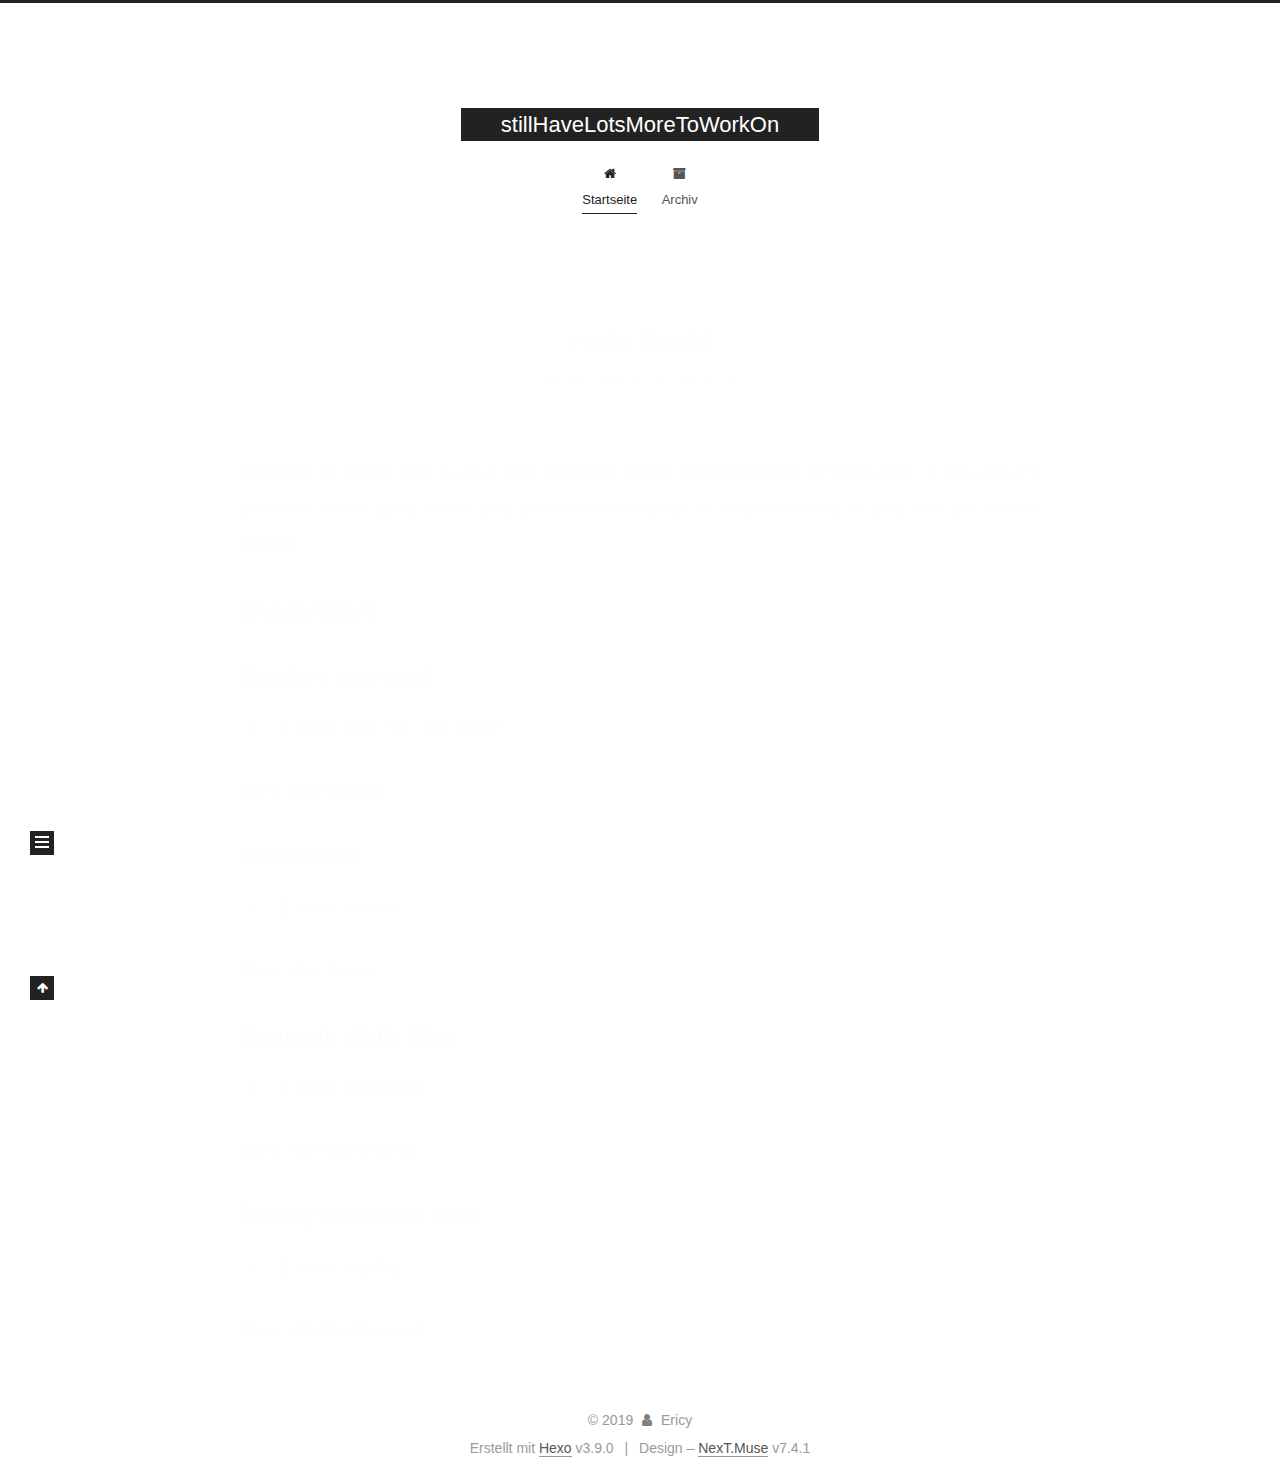
==== commit dc61ce74: "Site updated: 2019-10-07 22:38:45" ====
--- a/index.html
+++ b/index.html
@@ -1,12 +1,60 @@
 <!DOCTYPE html>
-<html>
-<head><meta name="generator" content="Hexo 3.9.0">
-  <meta charset="utf-8">
-  
-
-  
-  <title>stillHaveLotsMoreToWorkOn</title>
-  <meta name="viewport" content="width=device-width, initial-scale=1, maximum-scale=1">
+
+
+
+
+
+<html lang="zh-Hans">
+<head>
+  <meta charset="UTF-8">
+<meta name="viewport" content="width=device-width, initial-scale=1, maximum-scale=2">
+<meta name="theme-color" content="#222">
+<meta name="generator" content="Hexo 3.9.0">
+  <link rel="apple-touch-icon" sizes="180x180" href="/images/apple-touch-icon-next.png?v=7.4.1">
+  <link rel="icon" type="image/png" sizes="32x32" href="/images/favicon-32x32-next.png?v=7.4.1">
+  <link rel="icon" type="image/png" sizes="16x16" href="/images/favicon-16x16-next.png?v=7.4.1">
+  <link rel="mask-icon" href="/images/logo.svg?v=7.4.1" color="#222">
+
+<link rel="stylesheet" href="/css/main.css?v=7.4.1">
+
+
+<link rel="stylesheet" href="/lib/font-awesome/css/font-awesome.min.css?v=4.7.0">
+
+
+<script id="hexo-configurations">
+  var NexT = window.NexT || {};
+  var CONFIG = {
+    root: '/',
+    scheme: 'Muse',
+    version: '7.4.1',
+    exturl: false,
+    sidebar: {"position":"left","display":"post","offset":12,"onmobile":false},
+    copycode: {"enable":false,"show_result":false,"style":null},
+    back2top: {"enable":true,"sidebar":false,"scrollpercent":false},
+    bookmark: {"enable":false,"color":"#222","save":"auto"},
+    fancybox: false,
+    mediumzoom: false,
+    lazyload: false,
+    pangu: false,
+    algolia: {
+      appID: '',
+      apiKey: '',
+      indexName: '',
+      hits: {"per_page":10},
+      labels: {"input_placeholder":"Search for Posts","hits_empty":"We didn't find any results for the search: ${query}","hits_stats":"${hits} results found in ${time} ms"}
+    },
+    localsearch: {"enable":false,"trigger":"auto","top_n_per_article":1,"unescape":false,"preload":false},
+    path: '',
+    motion: {"enable":true,"async":false,"transition":{"post_block":"fadeIn","post_header":"slideDownIn","post_body":"slideDownIn","coll_header":"slideLeftIn","sidebar":"slideUpIn"}},
+    translation: {
+      copy_button: 'Kopieren',
+      copy_success: 'Kopiert',
+      copy_failure: 'Kopieren fehlgeschlagen'
+    },
+    sidebarPadding: 40
+  };
+</script>
+
   <meta name="description" content="まだまだだね!">
 <meta property="og:type" content="website">
 <meta property="og:title" content="stillHaveLotsMoreToWorkOn">
@@ -17,77 +65,179 @@
 <meta name="twitter:card" content="summary">
 <meta name="twitter:title" content="stillHaveLotsMoreToWorkOn">
 <meta name="twitter:description" content="まだまだだね!">
-  
-    <link rel="alternate" href="/atom.xml" title="stillHaveLotsMoreToWorkOn" type="application/atom+xml">
-  
-  
-    <link rel="icon" href="/favicon.png">
-  
-  
-    <link href="//fonts.googleapis.com/css?family=Source+Code+Pro" rel="stylesheet" type="text/css">
-  
-  <link rel="stylesheet" href="/css/style.css">
+  <link rel="canonical" href="https://cnericy.github.io/">
+
+
+<script id="page-configurations">
+  // https://hexo.io/docs/variables.html
+  CONFIG.page = {
+    sidebar: "",
+    isHome: true,
+    isPost: false,
+    isPage: false,
+    isArchive: false
+  };
+</script>
+
+  <title>stillHaveLotsMoreToWorkOn</title>
+  
+
+
+
+
+
+
+
+
+  <noscript>
+  <style>
+  .use-motion .brand,
+  .use-motion .menu-item,
+  .sidebar-inner,
+  .use-motion .post-block,
+  .use-motion .pagination,
+  .use-motion .comments,
+  .use-motion .post-header,
+  .use-motion .post-body,
+  .use-motion .collection-header { opacity: initial; }
+
+  .use-motion .logo,
+  .use-motion .site-title,
+  .use-motion .site-subtitle {
+    opacity: initial;
+    top: initial;
+  }
+
+  .use-motion .logo-line-before i { left: initial; }
+  .use-motion .logo-line-after i { right: initial; }
+  </style>
+</noscript>
+
 </head>
-</html>
-<body>
-  <div id="container">
-    <div id="wrap">
-      <header id="header">
-  <div id="banner"></div>
-  <div id="header-outer" class="outer">
-    <div id="header-title" class="inner">
-      <h1 id="logo-wrap">
-        <a href="/" id="logo">stillHaveLotsMoreToWorkOn</a>
-      </h1>
-      
+
+<body itemscope itemtype="http://schema.org/WebPage">
+  <div class="container use-motion">
+    <div class="headband"></div>
+
+    <header id="header" class="header" itemscope itemtype="http://schema.org/WPHeader">
+      <div class="header-inner"><div class="site-brand-container">
+  <div class="site-meta">
+
+    <div>
+      <a href="/" class="brand" rel="start">
+        <span class="logo-line-before"><i></i></span>
+        <span class="site-title">stillHaveLotsMoreToWorkOn</span>
+        <span class="logo-line-after"><i></i></span>
+      </a>
     </div>
-    <div id="header-inner" class="inner">
-      <nav id="main-nav">
-        <a id="main-nav-toggle" class="nav-icon"></a>
-        
-          <a class="main-nav-link" href="/">Home</a>
-        
-          <a class="main-nav-link" href="/archives">Archives</a>
-        
-      </nav>
-      <nav id="sub-nav">
-        
-          <a id="nav-rss-link" class="nav-icon" href="/atom.xml" title="RSS Feed"></a>
-        
-        <a id="nav-search-btn" class="nav-icon" title="Search"></a>
-      </nav>
-      <div id="search-form-wrap">
-        <form action="//google.com/search" method="get" accept-charset="UTF-8" class="search-form"><input type="search" name="q" class="search-form-input" placeholder="Search"><button type="submit" class="search-form-submit">&#xF002;</button><input type="hidden" name="sitesearch" value="https://cnericy.github.io"></form>
-      </div>
+  </div>
+
+  <div class="site-nav-toggle">
+    <div class="toggle" aria-label="Navigationsleiste an/ausschalten">
+      <span class="toggle-line toggle-line-first"></span>
+      <span class="toggle-line toggle-line-middle"></span>
+      <span class="toggle-line toggle-line-last"></span>
     </div>
   </div>
-</header>
-      <div class="outer">
-        <section id="main">
-  
-    <article id="post-hello-world" class="article article-type-post" itemscope itemprop="blogPost">
-  <div class="article-meta">
-    <a href="/2019/10/06/hello-world/" class="article-date">
-  <time datetime="2019-10-06T12:37:21.920Z" itemprop="datePublished">2019-10-06</time>
-</a>
-    
-  </div>
-  <div class="article-inner">
-    
-    
-      <header class="article-header">
-        
-  
-    <h1 itemprop="name">
-      <a class="article-title" href="/2019/10/06/hello-world/">Hello World</a>
-    </h1>
-  
-
+</div>
+
+
+<nav class="site-nav">
+  
+  <ul id="menu" class="menu">
+      
+      
+      
+        
+        <li class="menu-item menu-item-home">
+      
+    
+
+    <a href="/" rel="section"><i class="fa fa-fw fa-home"></i>Startseite</a>
+
+  </li>
+      
+      
+      
+        
+        <li class="menu-item menu-item-archives">
+      
+    
+
+    <a href="/archives/" rel="section"><i class="fa fa-fw fa-archive"></i>Archiv</a>
+
+  </li>
+  </ul>
+
+    
+
+</nav>
+</div>
+    </header>
+
+    
+  <div class="back-to-top">
+    <i class="fa fa-arrow-up"></i>
+    <span>0%</span>
+  </div>
+
+
+    <main id="main" class="main">
+      <div class="main-inner">
+        <div class="content-wrap">
+          <div id="content" class="content">
+            
+
+  <div class="posts-expand">
+        
+  
+  
+  <article itemscope itemtype="http://schema.org/Article" class="post-block home" lang="zh-Hans">
+    <link itemprop="mainEntityOfPage" href="https://cnericy.github.io/2019/10/06/hello-world/">
+
+    <span hidden itemprop="author" itemscope itemtype="http://schema.org/Person">
+      <meta itemprop="name" content="Ericy">
+      <meta itemprop="description" content="まだまだだね!">
+      <meta itemprop="image" content="/images/avatar.gif">
+    </span>
+
+    <span hidden itemprop="publisher" itemscope itemtype="http://schema.org/Organization">
+      <meta itemprop="name" content="stillHaveLotsMoreToWorkOn">
+    </span>
+      <header class="post-header">
+        <h1 class="post-title" itemprop="name headline">
+            
+            <a href="/2019/10/06/hello-world/" class="post-title-link" itemprop="url">Hello World</a>
+          
+        </h1>
+
+        <div class="post-meta">
+            <span class="post-meta-item">
+              <span class="post-meta-item-icon">
+                <i class="fa fa-calendar-o"></i>
+              </span>
+              <span class="post-meta-item-text">Veröffentlicht am</span>
+
+              
+                
+              
+
+              <time title="Erstellt: 2019-10-06 20:37:21" itemprop="dateCreated datePublished" datetime="2019-10-06T20:37:21+08:00">2019-10-06</time>
+            </span>
+          
+
+          
+
+        </div>
       </header>
-    
-    <div class="article-entry" itemprop="articleBody">
-      
-        <p>Welcome to <a href="https://hexo.io/" target="_blank" rel="noopener">Hexo</a>! This is your very first post. Check <a href="https://hexo.io/docs/" target="_blank" rel="noopener">documentation</a> for more info. If you get any problems when using Hexo, you can find the answer in <a href="https://hexo.io/docs/troubleshooting.html" target="_blank" rel="noopener">troubleshooting</a> or you can ask me on <a href="https://github.com/hexojs/hexo/issues" target="_blank" rel="noopener">GitHub</a>.</p>
+
+    
+    
+    
+    <div class="post-body" itemprop="articleBody">
+
+      
+          <p>Welcome to <a href="https://hexo.io/" target="_blank" rel="noopener">Hexo</a>! This is your very first post. Check <a href="https://hexo.io/docs/" target="_blank" rel="noopener">documentation</a> for more info. If you get any problems when using Hexo, you can find the answer in <a href="https://hexo.io/docs/troubleshooting.html" target="_blank" rel="noopener">troubleshooting</a> or you can ask me on <a href="https://github.com/hexojs/hexo/issues" target="_blank" rel="noopener">GitHub</a>.</p>
 <h2 id="Quick-Start"><a href="#Quick-Start" class="headerlink" title="Quick Start"></a>Quick Start</h2><h3 id="Create-a-new-post"><a href="#Create-a-new-post" class="headerlink" title="Create a new post"></a>Create a new post</h3><figure class="highlight bash"><table><tr><td class="gutter"><pre><span class="line">1</span><br></pre></td><td class="code"><pre><span class="line">$ hexo new <span class="string">"My New Post"</span></span><br></pre></td></tr></table></figure>
 
 <p>More info: <a href="https://hexo.io/docs/writing.html" target="_blank" rel="noopener">Writing</a></p>
@@ -101,91 +251,156 @@
 
 <p>More info: <a href="https://hexo.io/docs/deployment.html" target="_blank" rel="noopener">Deployment</a></p>
 
+        
       
     </div>
-    <footer class="article-footer">
-      <a data-url="https://cnericy.github.io/2019/10/06/hello-world/" data-id="ck1g8nruv0000fgorhm31gehi" class="article-share-link">Share</a>
-      
-      
+
+    
+    
+    
+      <footer class="post-footer">
+          <div class="post-eof"></div>
+        
+      </footer>
+  </article>
+  
+  
+  
+
+    
+  </div>
+
+  
+
+
+
+          </div>
+          
+
+        </div>
+          
+  
+  <div class="toggle sidebar-toggle">
+    <span class="toggle-line toggle-line-first"></span>
+    <span class="toggle-line toggle-line-middle"></span>
+    <span class="toggle-line toggle-line-last"></span>
+  </div>
+
+  <aside class="sidebar">
+    <div class="sidebar-inner">
+
+      <ul class="sidebar-nav motion-element">
+        <li class="sidebar-nav-toc">
+          Inhaltsverzeichnis
+        </li>
+        <li class="sidebar-nav-overview">
+          Übersicht
+        </li>
+      </ul>
+
+      <!--noindex-->
+      <div class="post-toc-wrap sidebar-panel">
+      </div>
+      <!--/noindex-->
+
+      <div class="site-overview-wrap sidebar-panel">
+        <div class="site-author motion-element" itemprop="author" itemscope itemtype="http://schema.org/Person">
+  <p class="site-author-name" itemprop="name">Ericy</p>
+  <div class="site-description" itemprop="description">まだまだだね!</div>
+</div>
+<div class="site-state-wrap motion-element">
+  <nav class="site-state">
+      <div class="site-state-item site-state-posts">
+        
+          <a href="/archives/">
+        
+          <span class="site-state-item-count">1</span>
+          <span class="site-state-item-name">Artikel</span>
+        </a>
+      </div>
+    
+  </nav>
+</div>
+
+
+
+      </div>
+
+    </div>
+  </aside>
+  <div id="sidebar-dimmer"></div>
+
+
+      </div>
+    </main>
+
+    <footer id="footer" class="footer">
+      <div class="footer-inner">
+        <div class="copyright">&copy; <span itemprop="copyrightYear">2019</span>
+  <span class="with-love" id="animate">
+    <i class="fa fa-user"></i>
+  </span>
+  <span class="author" itemprop="copyrightHolder">Ericy</span>
+</div>
+  <div class="powered-by">Erstellt mit  <a href="https://hexo.io" class="theme-link" rel="noopener" target="_blank">Hexo</a> v3.9.0</div>
+  <span class="post-meta-divider">|</span>
+  <div class="theme-info">Design – <a href="https://theme-next.org" class="theme-link" rel="noopener" target="_blank">NexT.Muse</a> v7.4.1</div>
+
+        
+
+
+
+
+
+
+
+
+
+
+
+
+        
+      </div>
     </footer>
   </div>
-  
-</article>
-
-
-  
-
-
-</section>
-        
-          <aside id="sidebar">
-  
-    
-
-  
-    
-
-  
-    
-  
-    
-  <div class="widget-wrap">
-    <h3 class="widget-title">Archives</h3>
-    <div class="widget">
-      <ul class="archive-list"><li class="archive-list-item"><a class="archive-list-link" href="/archives/2019/10/">October 2019</a></li></ul>
-    </div>
-  </div>
-
-
-  
-    
-  <div class="widget-wrap">
-    <h3 class="widget-title">Recent Posts</h3>
-    <div class="widget">
-      <ul>
-        
-          <li>
-            <a href="/2019/10/06/hello-world/">Hello World</a>
-          </li>
-        
-      </ul>
-    </div>
-  </div>
-
-  
-</aside>
-        
-      </div>
-      <footer id="footer">
-  
-  <div class="outer">
-    <div id="footer-info" class="inner">
-      &copy; 2019 Ericy<br>
-      Powered by <a href="http://hexo.io/" target="_blank">Hexo</a>
-    </div>
-  </div>
-</footer>
-    </div>
-    <nav id="mobile-nav">
-  
-    <a href="/" class="mobile-nav-link">Home</a>
-  
-    <a href="/archives" class="mobile-nav-link">Archives</a>
-  
-</nav>
-    
-
-<script src="//ajax.googleapis.com/ajax/libs/jquery/2.0.3/jquery.min.js"></script>
-
-
-  <link rel="stylesheet" href="/fancybox/jquery.fancybox.css">
-  <script src="/fancybox/jquery.fancybox.pack.js"></script>
-
-
-<script src="/js/script.js"></script>
-
-
-
-  </div>
+
+  
+  <script src="/lib/anime.min.js?v=3.1.0"></script>
+  <script src="/lib/velocity/velocity.min.js?v=1.2.1"></script>
+  <script src="/lib/velocity/velocity.ui.min.js?v=1.2.1"></script>
+<script src="/js/utils.js?v=7.4.1"></script><script src="/js/motion.js?v=7.4.1"></script>
+<script src="/js/schemes/muse.js?v=7.4.1"></script>
+<script src="/js/next-boot.js?v=7.4.1"></script>
+
+
+
+  
+
+
+
+
+
+
+
+
+
+
+
+
+
+
+
+
+
+
+
+
+
+  
+
+  
+
+  
+
 </body>
-</html>+</html>
--- a/css/main.css
+++ b/css/main.css
@@ -0,0 +1,2269 @@
+html {
+  line-height: 1.15; /* 1 */
+  -webkit-text-size-adjust: 100%; /* 2 */
+}
+body {
+  margin: 0;
+}
+main {
+  display: block;
+}
+h1 {
+  font-size: 2em;
+  margin: 0.67em 0;
+}
+hr {
+  box-sizing: content-box; /* 1 */
+  height: 0; /* 1 */
+  overflow: visible; /* 2 */
+}
+pre {
+  font-family: monospace, monospace; /* 1 */
+  font-size: 1em; /* 2 */
+}
+a {
+  background-color: transparent;
+}
+abbr[title] {
+  border-bottom: none; /* 1 */
+  text-decoration: underline; /* 2 */
+  text-decoration: underline dotted; /* 2 */
+}
+b,
+strong {
+  font-weight: bolder;
+}
+code,
+kbd,
+samp {
+  font-family: monospace, monospace; /* 1 */
+  font-size: 1em; /* 2 */
+}
+small {
+  font-size: 80%;
+}
+sub,
+sup {
+  font-size: 75%;
+  line-height: 0;
+  position: relative;
+  vertical-align: baseline;
+}
+sub {
+  bottom: -0.25em;
+}
+sup {
+  top: -0.5em;
+}
+img {
+  border-style: none;
+}
+button,
+input,
+optgroup,
+select,
+textarea {
+  font-family: inherit; /* 1 */
+  font-size: 100%; /* 1 */
+  line-height: 1.15; /* 1 */
+  margin: 0; /* 2 */
+}
+button,
+input {
+/* 1 */
+  overflow: visible;
+}
+button,
+select {
+/* 1 */
+  text-transform: none;
+}
+button,
+[type='button'],
+[type='reset'],
+[type='submit'] {
+  -webkit-appearance: button;
+}
+button::-moz-focus-inner,
+[type='button']::-moz-focus-inner,
+[type='reset']::-moz-focus-inner,
+[type='submit']::-moz-focus-inner {
+  border-style: none;
+  padding: 0;
+}
+button:-moz-focusring,
+[type='button']:-moz-focusring,
+[type='reset']:-moz-focusring,
+[type='submit']:-moz-focusring {
+  outline: 1px dotted ButtonText;
+}
+fieldset {
+  padding: 0.35em 0.75em 0.625em;
+}
+legend {
+  box-sizing: border-box; /* 1 */
+  color: inherit; /* 2 */
+  display: table; /* 1 */
+  max-width: 100%; /* 1 */
+  padding: 0; /* 3 */
+  white-space: normal; /* 1 */
+}
+progress {
+  vertical-align: baseline;
+}
+textarea {
+  overflow: auto;
+}
+[type='checkbox'],
+[type='radio'] {
+  box-sizing: border-box; /* 1 */
+  padding: 0; /* 2 */
+}
+[type='number']::-webkit-inner-spin-button,
+[type='number']::-webkit-outer-spin-button {
+  height: auto;
+}
+[type='search'] {
+  outline-offset: -2px; /* 2 */
+  -webkit-appearance: textfield; /* 1 */
+}
+[type='search']::-webkit-search-decoration {
+  -webkit-appearance: none;
+}
+::-webkit-file-upload-button {
+  font: inherit; /* 2 */
+  -webkit-appearance: button; /* 1 */
+}
+details {
+  display: block;
+}
+summary {
+  display: list-item;
+}
+template {
+  display: none;
+}
+[hidden] {
+  display: none;
+}
+::selection {
+  background: #262a30;
+  color: #fff;
+}
+html,
+body {
+  height: 100%;
+}
+body {
+  background: #fff;
+  color: #555;
+  font-family: 'Lato', "PingFang SC", "Microsoft YaHei", sans-serif;
+  font-size: 1em;
+  line-height: 2;
+}
+@media (max-width: 991px) {
+  body {
+    padding-left: 0 !important;
+    padding-right: 0 !important;
+  }
+}
+h1,
+h2,
+h3,
+h4,
+h5,
+h6 {
+  font-family: 'Lato', "PingFang SC", "Microsoft YaHei", sans-serif;
+  font-weight: bold;
+  line-height: 1.5;
+  margin: 20px 0 15px;
+  padding: 0;
+}
+h1 {
+  font-size: 1.5em;
+}
+h2 {
+  font-size: 1.375em;
+}
+h3 {
+  font-size: 1.25em;
+}
+h4 {
+  font-size: 1.125em;
+}
+h5 {
+  font-size: 1em;
+}
+h6 {
+  font-size: 0.875em;
+}
+p {
+  margin: 0 0 20px 0;
+}
+a,
+span.exturl {
+  overflow-wrap: break-word;
+  word-wrap: break-word;
+  border-bottom: 1px solid #999;
+  color: #555;
+  outline: none;
+  text-decoration: none;
+  cursor: pointer;
+}
+a:hover,
+span.exturl:hover {
+  border-bottom-color: #222;
+  color: #222;
+}
+iframe,
+img,
+video {
+  display: block;
+  margin-left: auto;
+  margin-right: auto;
+  max-width: 100%;
+}
+hr {
+  background-color: #ddd;
+  background-image: repeating-linear-gradient(-45deg, #fff, #fff 4px, transparent 4px, transparent 8px);
+  border: 0;
+  height: 3px;
+  margin: 40px 0;
+}
+blockquote {
+  border-left: 4px solid #ddd;
+  color: #666;
+  margin: 0;
+  padding: 0 15px;
+}
+blockquote cite::before {
+  content: '-';
+  padding: 0 5px;
+}
+dt {
+  font-weight: 700;
+}
+dd {
+  margin: 0;
+  padding: 0;
+}
+kbd {
+  background-color: #f9f9f9;
+  background-image: linear-gradient(top, #eee, #fff, #eee);
+  border: 1px solid #ccc;
+  border-radius: 0.2em;
+  box-shadow: 0.1em 0.1em 0.2em rgba(0,0,0,0.1);
+  font-family: inherit;
+  padding: 0.1em 0.3em;
+  white-space: nowrap;
+}
+.table-container {
+  -webkit-overflow-scrolling: touch;
+  overflow: auto;
+}
+table {
+  border-collapse: collapse;
+  border-spacing: 0;
+  font-size: 0.875em;
+  margin: 0 0 20px 0;
+  width: 100%;
+}
+table > tbody > tr:nth-of-type(odd) {
+  background-color: #f9f9f9;
+}
+table > tbody > tr:hover {
+  background-color: #f5f5f5;
+}
+caption,
+th,
+td {
+  font-weight: normal;
+  padding: 8px;
+  text-align: left;
+  vertical-align: middle;
+}
+th,
+td {
+  border: 1px solid #ddd;
+  border-bottom: 3px solid #ddd;
+}
+th {
+  font-weight: 700;
+  padding-bottom: 10px;
+}
+td {
+  border-bottom-width: 1px;
+}
+.btn {
+  background: #222;
+  border: 2px solid #222;
+  border-radius: 0;
+  color: #fff;
+  display: inline-block;
+  font-size: 0.875em;
+  line-height: 2;
+  padding: 0 20px;
+  text-decoration: none;
+  transition-property: background-color;
+  transition-delay: 0s;
+  transition-duration: 0.2s;
+  transition-timing-function: ease-in-out;
+}
+.btn:hover {
+  background: #fff;
+  border-color: #222;
+  color: #222;
+}
+.btn + .btn {
+  margin: 0 0 8px 8px;
+}
+.btn .fa-fw {
+  text-align: left;
+  width: 1.285714285714286em;
+}
+.toggle {
+  line-height: 0;
+}
+.toggle .toggle-line {
+  background: #fff;
+  display: inline-block;
+  height: 2px;
+  left: 0px;
+  margin-top: 3px;
+  position: relative;
+  top: 0px;
+  transition: all 0.4s;
+  vertical-align: top;
+  width: 100%;
+}
+.toggle .toggle-line:first-child {
+  margin-top: 0;
+}
+.toggle.toggle-arrow .toggle-line-first {
+  left: 50%;
+  top: 2px;
+  transform: rotate(45deg);
+  width: 50%;
+}
+.toggle.toggle-arrow .toggle-line-middle {
+  left: 2px;
+  width: 90%;
+}
+.toggle.toggle-arrow .toggle-line-last {
+  left: 50%;
+  top: -2px;
+  transform: rotate(-45deg);
+  width: 50%;
+}
+.toggle.toggle-close .toggle-line-first {
+  transform: rotate(-45deg);
+  top: 5px;
+}
+.toggle.toggle-close .toggle-line-middle {
+  opacity: 0;
+}
+.toggle.toggle-close .toggle-line-last {
+  transform: rotate(45deg);
+  top: -5px;
+}
+pre,
+.highlight {
+  background: #f7f7f7;
+  color: #4d4d4c;
+  line-height: 1.6;
+  margin: 0 auto 20px;
+}
+pre,
+code {
+  font-family: consolas, Menlo, monospace, "PingFang SC", "Microsoft YaHei";
+}
+code {
+  overflow-wrap: break-word;
+  word-wrap: break-word;
+  background: #eee;
+  border-radius: 3px;
+  color: #555;
+  padding: 2px 4px;
+}
+pre {
+  overflow: auto;
+  padding: 10px;
+}
+pre code {
+  background: none;
+  color: #4d4d4c;
+  font-size: 0.875em;
+  padding: 0;
+  text-shadow: none;
+}
+.highlight *::selection {
+  background: #d6d6d6;
+}
+.highlight pre {
+  border: 0;
+  margin: 0;
+  padding: 10px 0;
+}
+.highlight table {
+  border: 0;
+  margin: 0;
+  width: auto;
+}
+.highlight td {
+  border: 0;
+  padding: 0;
+}
+.highlight figcaption {
+  background: #eee;
+  border-bottom: 1px solid #e9e9e9;
+  color: #4d4d4c;
+  line-height: 1em;
+  margin: 0;
+  padding: 0.5em;
+}
+.highlight figcaption::before,
+.highlight figcaption::after {
+  content: ' ';
+  display: table;
+}
+.highlight figcaption::after {
+  clear: both;
+}
+.highlight figcaption a {
+  color: #4d4d4c;
+  float: right;
+}
+.highlight figcaption a:hover {
+  border-bottom-color: #4d4d4c;
+}
+.highlight .gutter pre {
+  background-color: #eff2f3;
+  color: #869194;
+  padding-left: 10px;
+  padding-right: 10px;
+  text-align: right;
+}
+.highlight .code pre {
+  background-color: #f7f7f7;
+  padding-left: 10px;
+  width: 100%;
+}
+.gutter {
+  -moz-user-select: none;
+  -ms-user-select: none;
+  -webkit-user-select: none;
+  user-select: none;
+}
+.gist table {
+  width: auto;
+}
+.gist table td {
+  border: 0;
+}
+pre .deletion {
+  background: #fdd;
+}
+pre .addition {
+  background: #dfd;
+}
+pre .meta {
+  color: #eab700;
+  -moz-user-select: none;
+  -ms-user-select: none;
+  -webkit-user-select: none;
+  user-select: none;
+}
+pre .comment {
+  color: #8e908c;
+}
+pre .variable,
+pre .attribute,
+pre .tag,
+pre .name,
+pre .regexp,
+pre .ruby .constant,
+pre .xml .tag .title,
+pre .xml .pi,
+pre .xml .doctype,
+pre .html .doctype,
+pre .css .id,
+pre .css .class,
+pre .css .pseudo {
+  color: #c82829;
+}
+pre .number,
+pre .preprocessor,
+pre .built_in,
+pre .builtin-name,
+pre .literal,
+pre .params,
+pre .constant,
+pre .command {
+  color: #f5871f;
+}
+pre .ruby .class .title,
+pre .css .rules .attribute,
+pre .string,
+pre .symbol,
+pre .value,
+pre .inheritance,
+pre .header,
+pre .ruby .symbol,
+pre .xml .cdata,
+pre .special,
+pre .formula {
+  color: #718c00;
+}
+pre .title,
+pre .css .hexcolor {
+  color: #3e999f;
+}
+pre .function,
+pre .python .decorator,
+pre .python .title,
+pre .ruby .function .title,
+pre .ruby .title .keyword,
+pre .perl .sub,
+pre .javascript .title,
+pre .coffeescript .title {
+  color: #4271ae;
+}
+pre .keyword,
+pre .javascript .function {
+  color: #8959a8;
+}
+.blockquote-center {
+  border-left: none;
+  margin: 40px 0;
+  padding: 0;
+  position: relative;
+  text-align: center;
+}
+.blockquote-center::before,
+.blockquote-center::after {
+  background-position: 0 -6px;
+  background-repeat: no-repeat;
+  background-size: 22px 22px;
+  content: ' ';
+  display: block;
+  height: 24px;
+  opacity: 0.2;
+  position: absolute;
+  width: 100%;
+}
+.blockquote-center::before {
+  background-image: url("../images/quote-l.svg");
+  border-top: 1px solid #ccc;
+  top: -20px;
+}
+.blockquote-center::after {
+  background-image: url("../images/quote-r.svg");
+  background-position: 100% 8px;
+  border-bottom: 1px solid #ccc;
+  bottom: -20px;
+}
+.blockquote-center p,
+.blockquote-center div {
+  text-align: center;
+}
+.post-body .group-picture img {
+  border: 0;
+  margin: 0 auto;
+  padding: 0 3px;
+}
+.post-body .group-picture-row {
+  margin-bottom: 6px;
+  overflow: hidden;
+}
+.post-body .group-picture-column {
+  float: left;
+  margin-bottom: 10px;
+}
+.post-body .label {
+  display: inline;
+  padding: 0 2px;
+}
+.post-body .label.default {
+  background-color: #f0f0f0;
+}
+.post-body .label.primary {
+  background-color: #efe6f7;
+}
+.post-body .label.info {
+  background-color: #e5f2f8;
+}
+.post-body .label.success {
+  background-color: #e7f4e9;
+}
+.post-body .label.warning {
+  background-color: #fcf6e1;
+}
+.post-body .label.danger {
+  background-color: #fae8eb;
+}
+.post-body .tabs {
+  margin-bottom: 20px;
+}
+.post-body .tabs,
+.tabs-comment {
+  display: block;
+  padding-top: 10px;
+  position: relative;
+}
+.post-body .tabs ul.nav-tabs,
+.tabs-comment ul.nav-tabs {
+  display: flex;
+  flex-wrap: wrap;
+  margin: 0;
+  margin-bottom: -1px;
+  padding: 0;
+}
+@media (max-width: 413px) {
+  .post-body .tabs ul.nav-tabs,
+  .tabs-comment ul.nav-tabs {
+    display: block;
+    margin-bottom: 5px;
+  }
+}
+.post-body .tabs ul.nav-tabs li.tab,
+.tabs-comment ul.nav-tabs li.tab {
+  background-color: #fff;
+  border-bottom: 1px solid #ddd;
+  border-left: 1px solid transparent;
+  border-right: 1px solid transparent;
+  border-top: 3px solid transparent;
+  flex-grow: 1;
+  list-style-type: none;
+}
+@media (max-width: 413px) {
+  .post-body .tabs ul.nav-tabs li.tab,
+  .tabs-comment ul.nav-tabs li.tab {
+    border-bottom: 1px solid transparent;
+    border-left: 3px solid transparent;
+    border-right: 1px solid transparent;
+    border-top: 1px solid transparent;
+  }
+}
+.post-body .tabs ul.nav-tabs li.tab a,
+.tabs-comment ul.nav-tabs li.tab a {
+  border-bottom: initial;
+  display: block;
+  line-height: 1.8em;
+  outline: 0;
+  padding: 0.25em 0.75em;
+  text-align: center;
+  transition-delay: 0s;
+  transition-duration: 0.2s;
+  transition-timing-function: ease-out;
+}
+.post-body .tabs ul.nav-tabs li.tab a i,
+.tabs-comment ul.nav-tabs li.tab a i {
+  width: 1.285714285714286em;
+}
+.post-body .tabs ul.nav-tabs li.tab.active,
+.tabs-comment ul.nav-tabs li.tab.active {
+  border-bottom: 1px solid transparent;
+  border-left: 1px solid #ddd;
+  border-right: 1px solid #ddd;
+  border-top: 3px solid #fc6423;
+}
+@media (max-width: 413px) {
+  .post-body .tabs ul.nav-tabs li.tab.active,
+  .tabs-comment ul.nav-tabs li.tab.active {
+    border-bottom: 1px solid #ddd;
+    border-left: 3px solid #fc6423;
+    border-right: 1px solid #ddd;
+    border-top: 1px solid #ddd;
+  }
+}
+.post-body .tabs ul.nav-tabs li.tab.active a,
+.tabs-comment ul.nav-tabs li.tab.active a {
+  color: #555;
+  cursor: default;
+}
+.post-body .tabs .tab-content .tab-pane,
+.tabs-comment .tab-content .tab-pane {
+  border: 1px solid #ddd;
+  padding: 20px 20px 0 20px;
+}
+.post-body .tabs .tab-content .tab-pane:not(.active),
+.tabs-comment .tab-content .tab-pane:not(.active) {
+  display: none;
+}
+.post-body .tabs .tab-content .tab-pane.active,
+.tabs-comment .tab-content .tab-pane.active {
+  display: block;
+}
+.post-body .note {
+  margin-bottom: 20px;
+  padding: 15px;
+  position: relative;
+  border: 1px solid #eee;
+  border-left-width: 5px;
+  border-radius: 3px;
+}
+.post-body .note h2,
+.post-body .note h3,
+.post-body .note h4,
+.post-body .note h5,
+.post-body .note h6 {
+  margin-top: 0;
+  border-bottom: initial;
+  margin-bottom: 0;
+  padding-top: 0;
+}
+.post-body .note p:first-child,
+.post-body .note ul:first-child,
+.post-body .note ol:first-child,
+.post-body .note table:first-child,
+.post-body .note pre:first-child,
+.post-body .note blockquote:first-child,
+.post-body .note img:first-child {
+  margin-top: 0;
+}
+.post-body .note p:last-child,
+.post-body .note ul:last-child,
+.post-body .note ol:last-child,
+.post-body .note table:last-child,
+.post-body .note pre:last-child,
+.post-body .note blockquote:last-child,
+.post-body .note img:last-child {
+  margin-bottom: 0;
+}
+.post-body .note.default {
+  border-left-color: #777;
+}
+.post-body .note.default h2,
+.post-body .note.default h3,
+.post-body .note.default h4,
+.post-body .note.default h5,
+.post-body .note.default h6 {
+  color: #777;
+}
+.post-body .note.primary {
+  border-left-color: #6f42c1;
+}
+.post-body .note.primary h2,
+.post-body .note.primary h3,
+.post-body .note.primary h4,
+.post-body .note.primary h5,
+.post-body .note.primary h6 {
+  color: #6f42c1;
+}
+.post-body .note.info {
+  border-left-color: #428bca;
+}
+.post-body .note.info h2,
+.post-body .note.info h3,
+.post-body .note.info h4,
+.post-body .note.info h5,
+.post-body .note.info h6 {
+  color: #428bca;
+}
+.post-body .note.success {
+  border-left-color: #5cb85c;
+}
+.post-body .note.success h2,
+.post-body .note.success h3,
+.post-body .note.success h4,
+.post-body .note.success h5,
+.post-body .note.success h6 {
+  color: #5cb85c;
+}
+.post-body .note.warning {
+  border-left-color: #f0ad4e;
+}
+.post-body .note.warning h2,
+.post-body .note.warning h3,
+.post-body .note.warning h4,
+.post-body .note.warning h5,
+.post-body .note.warning h6 {
+  color: #f0ad4e;
+}
+.post-body .note.danger {
+  border-left-color: #d9534f;
+}
+.post-body .note.danger h2,
+.post-body .note.danger h3,
+.post-body .note.danger h4,
+.post-body .note.danger h5,
+.post-body .note.danger h6 {
+  color: #d9534f;
+}
+.pagination .prev,
+.pagination .next,
+.pagination .page-number,
+.pagination .space {
+  display: inline-block;
+  margin: 0 10px;
+  padding: 0 11px;
+  position: relative;
+  top: -1px;
+}
+@media (max-width: 767px) {
+  .pagination .prev,
+  .pagination .next,
+  .pagination .page-number,
+  .pagination .space {
+    margin: 0 5px;
+  }
+}
+.pagination {
+  border-top: 1px solid #eee;
+  margin: 120px 0 40px;
+  text-align: center;
+}
+.pagination .prev,
+.pagination .next,
+.pagination .page-number {
+  border-bottom: 0;
+  border-top: 1px solid #eee;
+  transition-property: border-color;
+  transition-delay: 0s;
+  transition-duration: 0.2s;
+  transition-timing-function: ease-in-out;
+}
+.pagination .prev:hover,
+.pagination .next:hover,
+.pagination .page-number:hover {
+  border-top-color: #222;
+}
+.pagination .space {
+  margin: 0;
+  padding: 0;
+}
+.pagination .prev {
+  margin-left: 0;
+}
+.pagination .next {
+  margin-right: 0;
+}
+.pagination .page-number.current {
+  background: #ccc;
+  border-top-color: #ccc;
+  color: #fff;
+}
+@media (max-width: 767px) {
+  .pagination {
+    border-top: none;
+  }
+  .pagination .prev,
+  .pagination .next,
+  .pagination .page-number {
+    border-bottom: 1px solid #eee;
+    border-top: 0;
+    margin-bottom: 10px;
+    padding: 0 10px;
+  }
+  .pagination .prev:hover,
+  .pagination .next:hover,
+  .pagination .page-number:hover {
+    border-bottom-color: #222;
+  }
+}
+.comments {
+  margin: 60px 20px 0;
+  overflow: hidden;
+}
+.comment-button-group {
+  display: flex;
+  flex-wrap: wrap-reverse;
+  justify-content: center;
+  margin: 1em 0;
+}
+.comment-button-group .comment-button {
+  margin: 0.1em 0.2em;
+}
+.comment-button-group .comment-button.active {
+  background: #fff;
+  border-color: #222;
+  color: #222;
+}
+.comment-position {
+  display: none;
+}
+.comment-position.active {
+  display: block;
+}
+.tabs-comment {
+  background: #fff;
+  margin-top: 4em;
+  padding-top: 0;
+}
+.tabs-comment .comments {
+  border: 0;
+  box-shadow: none;
+  margin-top: 0;
+  padding-top: 0;
+}
+.container {
+  min-height: 100%;
+  position: relative;
+}
+.main-inner {
+  margin: 0 auto;
+  width: 700px;
+}
+@media (min-width: 1200px) {
+  .container .main-inner {
+    width: 800px;
+  }
+}
+@media (min-width: 1600px) {
+  .container .main-inner {
+    width: 900px;
+  }
+}
+.header {
+  background: transparent;
+}
+.header-inner {
+  margin: 0 auto;
+  padding: 100px 0 70px;
+  position: relative;
+  width: 700px;
+}
+@media (min-width: 1200px) {
+  .container .header-inner {
+    width: 800px;
+  }
+}
+@media (min-width: 1600px) {
+  .container .header-inner {
+    width: 900px;
+  }
+}
+.headband {
+  background: #222;
+  height: 3px;
+}
+.site-meta {
+  margin: 0;
+  text-align: center;
+}
+@media (max-width: 767px) {
+  .site-meta {
+    text-align: center;
+  }
+}
+.brand {
+  background: #222;
+  border-bottom: none;
+  color: #fff;
+  display: inline-block;
+  line-height: 1.375em;
+  padding: 0 40px;
+  position: relative;
+}
+.brand:hover {
+  color: #fff;
+}
+.logo {
+  display: inline-block;
+  line-height: 36px;
+  margin-right: 5px;
+  vertical-align: top;
+}
+.site-title {
+  display: inline-block;
+  font-family: 'Lato', "PingFang SC", "Microsoft YaHei", sans-serif;
+  font-size: 1.375em;
+  font-weight: normal;
+  line-height: 1.5;
+  vertical-align: top;
+}
+.site-subtitle {
+  color: #999;
+  font-size: 0.8125em;
+  margin-top: 10px;
+}
+.use-motion .brand {
+  opacity: 0;
+}
+.use-motion .logo,
+.use-motion .site-title,
+.use-motion .site-subtitle,
+.use-motion .custom-logo-image {
+  opacity: 0;
+  position: relative;
+  top: -10px;
+}
+.site-nav-toggle {
+  display: none;
+  left: 10px;
+  position: absolute;
+}
+@media (max-width: 767px) {
+  .site-nav-toggle {
+    display: block;
+  }
+}
+.site-nav-toggle .toggle {
+  background: transparent;
+  border: 0;
+  margin-top: 2px;
+  padding: 10px;
+  width: 22px;
+}
+.site-nav-toggle .toggle .toggle-line {
+  background: #555;
+  border-radius: 1px;
+}
+.site-nav {
+  display: block;
+}
+@media (max-width: 767px) {
+  .site-nav {
+    border-top: 1px solid #ddd;
+    clear: both;
+    display: none;
+    margin: 0 -10px;
+    padding: 0 10px;
+  }
+}
+.site-nav.site-nav-on {
+  display: block;
+}
+.menu {
+  margin-top: 20px;
+  padding-left: 0;
+  text-align: center;
+}
+.menu-item {
+  display: inline-block;
+  list-style: none;
+  margin: 0 10px;
+}
+@media (max-width: 767px) {
+  .menu-item {
+    margin-top: 10px;
+  }
+}
+.menu-item a,
+.menu-item span.exturl {
+  border-bottom: 0;
+  display: block;
+  font-size: 0.8125em;
+  transition-property: border-color;
+  transition-delay: 0s;
+  transition-duration: 0.2s;
+  transition-timing-function: ease-in-out;
+}
+@media (hover: none) {
+  .menu-item a:hover,
+  .menu-item span.exturl:hover {
+    border-bottom-color: transparent !important;
+  }
+}
+.menu-item .fa {
+  margin-right: 8px;
+}
+.menu-item .badge {
+  display: inline-block;
+  font-weight: 700;
+  line-height: 1;
+  margin-left: 0.35em;
+  margin-top: 0.35em;
+  text-align: center;
+  white-space: nowrap;
+}
+@media (max-width: 767px) {
+  .menu-item .badge {
+    float: right;
+    margin-left: 0;
+  }
+}
+.use-motion .menu-item {
+  opacity: 0;
+}
+.sidebar {
+  background: #222;
+  bottom: 0;
+  box-shadow: inset 0 2px 6px #000;
+  position: fixed;
+  top: 0;
+  z-index: 200;
+}
+.sidebar a,
+.sidebar span.exturl {
+  border-bottom-color: #555;
+  color: #999;
+}
+.sidebar a:hover,
+.sidebar span.exturl:hover {
+  border-bottom-color: #eee;
+  color: #eee;
+}
+@media (max-width: 991px) {
+  .sidebar {
+    display: none;
+  }
+}
+.sidebar-inner {
+  color: #999;
+  padding: 20px 10px;
+  text-align: center;
+}
+.site-overview-wrap {
+  overflow-x: hidden;
+  overflow-y: auto;
+}
+.cc-license {
+  margin-top: 10px;
+  text-align: center;
+}
+.cc-license .cc-opacity {
+  border-bottom: none;
+  opacity: 0.7;
+}
+.cc-license .cc-opacity:hover {
+  opacity: 0.9;
+}
+.cc-license img {
+  display: inline-block;
+}
+.site-author-image {
+  border: 2px solid #333;
+  display: block;
+  height: auto;
+  margin: 0 auto;
+  max-width: 96px;
+  padding: 2px;
+}
+.site-author-name {
+  color: #f5f5f5;
+  font-weight: normal;
+  margin: 5px 0 0;
+  text-align: center;
+}
+.site-description {
+  color: #999;
+  font-size: 1em;
+  margin-top: 5px;
+  text-align: center;
+}
+.links-of-author {
+  margin-top: 20px;
+}
+.links-of-author a,
+.links-of-author span.exturl {
+  border-bottom-color: #555;
+  display: inline-block;
+  font-size: 0.8125em;
+  margin-bottom: 10px;
+  margin-right: 10px;
+  vertical-align: middle;
+}
+.links-of-author a::before,
+.links-of-author span.exturl::before {
+  background: #9f1bff;
+  border-radius: 50%;
+  content: ' ';
+  display: inline-block;
+  height: 4px;
+  margin-right: 3px;
+  vertical-align: middle;
+  width: 4px;
+}
+.feed-link,
+.chat {
+  margin-top: 10px;
+}
+.feed-link a,
+.chat a {
+  border: 1px solid #fc6423;
+  border-radius: 4px;
+  color: #fc6423;
+  display: inline-block;
+  padding: 0 15px;
+}
+.feed-link a .fa,
+.chat a .fa {
+  margin-right: 5px;
+}
+.feed-link a:hover,
+.chat a:hover {
+  background: #fc6423;
+  border: 1px solid #fc6423;
+  color: #fff;
+}
+.feed-link a:hover .fa,
+.chat a:hover .fa {
+  color: #fff;
+}
+.links-of-blogroll {
+  font-size: 0.8125em;
+  margin-top: 10px;
+}
+.links-of-blogroll-title {
+  font-size: 0.875em;
+  font-weight: 600;
+  margin-top: 0;
+}
+.links-of-blogroll-list {
+  list-style: none;
+  margin: 0;
+  padding: 0;
+}
+.links-of-blogroll-item {
+  padding: 2px 10px;
+}
+.links-of-blogroll-item a,
+.links-of-blogroll-item span.exturl {
+  box-sizing: border-box;
+  display: inline-block;
+  max-width: 280px;
+  overflow: hidden;
+  text-overflow: ellipsis;
+  white-space: nowrap;
+}
+#sidebar-dimmer {
+  display: none;
+}
+@media (max-width: 767px) {
+  #sidebar-dimmer {
+    background: #000;
+    display: block;
+    height: 100%;
+    left: 100%;
+    opacity: 0;
+    position: fixed;
+    top: 0;
+    width: 100%;
+    z-index: 100;
+  }
+  .sidebar-active + #sidebar-dimmer {
+    opacity: 0.7;
+    transform: translateX(-100%);
+    transition: opacity 0.5s;
+  }
+}
+.sidebar-nav {
+  margin: 0 0 20px;
+  padding-left: 0;
+}
+.sidebar-nav li {
+  border-bottom: 1px solid transparent;
+  color: #555;
+  cursor: pointer;
+  display: inline-block;
+  font-size: 0.875em;
+}
+.sidebar-nav li.sidebar-nav-overview {
+  margin-left: 10px;
+}
+.sidebar-nav li:hover {
+  color: #f5f5f5;
+}
+.sidebar-nav .sidebar-nav-active {
+  border-bottom-color: #87daff;
+  color: #87daff;
+}
+.sidebar-nav .sidebar-nav-active:hover {
+  color: #87daff;
+}
+.sidebar-panel {
+  display: none;
+}
+.sidebar-panel-active {
+  display: block;
+}
+.sidebar-toggle {
+  background: #222;
+  bottom: 45px;
+  cursor: pointer;
+  height: 14px;
+  left: 30px;
+  padding: 5px;
+  position: fixed;
+  width: 14px;
+  z-index: 300;
+}
+@media (max-width: 991px) {
+  .sidebar-toggle {
+    left: 20px;
+    opacity: 0.8;
+    display: none;
+  }
+}
+.sidebar-toggle:hover .toggle-line {
+  background: #87daff;
+}
+.post-toc-wrap {
+  overflow-x: hidden;
+  overflow-y: auto;
+}
+.post-toc {
+  font-size: 0.875em;
+}
+.post-toc ol {
+  list-style: none;
+  margin: 0;
+  padding: 0 2px 5px 10px;
+  text-align: left;
+}
+.post-toc ol > ol {
+  padding-left: 0;
+}
+.post-toc ol a {
+  border-bottom-color: #555;
+  color: #999;
+  transition-property: all;
+  transition-delay: 0s;
+  transition-duration: 0.2s;
+  transition-timing-function: ease-in-out;
+}
+.post-toc ol a:hover {
+  border-bottom-color: #ccc;
+  color: #ccc;
+}
+.post-toc .nav-item {
+  line-height: 1.8;
+  overflow: hidden;
+  text-overflow: ellipsis;
+  white-space: nowrap;
+}
+.post-toc .nav .nav-child {
+  display: none;
+}
+.post-toc .nav .active > .nav-child {
+  display: block;
+}
+.post-toc .nav .active-current > .nav-child {
+  display: block;
+}
+.post-toc .nav .active-current > .nav-child > .nav-item {
+  display: block;
+}
+.post-toc .nav .active > a {
+  border-bottom-color: #87daff;
+  color: #87daff;
+}
+.post-toc .nav .active-current > a {
+  color: #87daff;
+}
+.post-toc .nav .active-current > a:hover {
+  color: #87daff;
+}
+.site-state {
+  display: flex;
+  justify-content: center;
+  line-height: 1.4;
+  margin-top: 10px;
+  overflow: hidden;
+  text-align: center;
+  white-space: nowrap;
+}
+.site-state-item {
+  border-left: 1px solid #333;
+  padding: 0 15px;
+}
+.site-state-item:first-child {
+  border-left: none;
+}
+.site-state-item a {
+  border-bottom: none;
+}
+.site-state-item-count {
+  color: inherit;
+  display: block;
+  font-size: 1.25em;
+  font-weight: 600;
+  text-align: center;
+}
+.site-state-item-name {
+  color: inherit;
+  font-size: 0.875em;
+}
+.footer {
+  color: #999;
+  font-size: 0.875em;
+  padding: 20px 0;
+}
+.footer.footer-fixed {
+  bottom: 0;
+  left: 0;
+  position: absolute;
+  right: 0;
+}
+.footer img {
+  border: 0;
+}
+.footer-inner {
+  box-sizing: border-box;
+  margin: 0 auto;
+  text-align: center;
+  width: 700px;
+}
+@media (min-width: 1200px) {
+  .container .footer-inner {
+    width: 800px;
+  }
+}
+@media (min-width: 1600px) {
+  .container .footer-inner {
+    width: 900px;
+  }
+}
+.with-love {
+  color: #808080;
+  display: inline-block;
+  margin: 0 5px;
+}
+.powered-by,
+.theme-info {
+  display: inline-block;
+}
+@-moz-keyframes iconAnimate {
+  0%, 100% {
+    transform: scale(1);
+  }
+  10%, 30% {
+    transform: scale(0.9);
+  }
+  20%, 40%, 60%, 80% {
+    transform: scale(1.1);
+  }
+  50%, 70% {
+    transform: scale(1.1);
+  }
+}
+@-webkit-keyframes iconAnimate {
+  0%, 100% {
+    transform: scale(1);
+  }
+  10%, 30% {
+    transform: scale(0.9);
+  }
+  20%, 40%, 60%, 80% {
+    transform: scale(1.1);
+  }
+  50%, 70% {
+    transform: scale(1.1);
+  }
+}
+@-o-keyframes iconAnimate {
+  0%, 100% {
+    transform: scale(1);
+  }
+  10%, 30% {
+    transform: scale(0.9);
+  }
+  20%, 40%, 60%, 80% {
+    transform: scale(1.1);
+  }
+  50%, 70% {
+    transform: scale(1.1);
+  }
+}
+@keyframes iconAnimate {
+  0%, 100% {
+    transform: scale(1);
+  }
+  10%, 30% {
+    transform: scale(0.9);
+  }
+  20%, 40%, 60%, 80% {
+    transform: scale(1.1);
+  }
+  50%, 70% {
+    transform: scale(1.1);
+  }
+}
+.back-to-top {
+  background: #222;
+  bottom: -100px;
+  box-sizing: border-box;
+  color: #fff;
+  cursor: pointer;
+  font-size: 12px;
+  left: 30px;
+  opacity: 1;
+  padding: 0 6px;
+  position: fixed;
+  text-align: center;
+  transition-property: bottom;
+  z-index: 300;
+  transition-delay: 0s;
+  transition-duration: 0.2s;
+  transition-timing-function: ease-in-out;
+  width: 24px;
+}
+.back-to-top span {
+  display: none;
+}
+.back-to-top:hover {
+  color: #87daff;
+}
+.back-to-top.back-to-top-on {
+  bottom: 19px;
+}
+@media (max-width: 991px) {
+  .back-to-top {
+    left: 20px;
+    opacity: 0.8;
+  }
+}
+.post-body {
+  overflow-wrap: break-word;
+  word-wrap: break-word;
+  font-family: 'Lato', "PingFang SC", "Microsoft YaHei", sans-serif;
+}
+@media (min-width: 1200px) {
+  .post-body {
+    font-size: 1.125em;
+  }
+}
+.post-body span.exturl .fa {
+  font-size: 0.875em;
+  margin-left: 4px;
+}
+.post-body .image-caption,
+.post-body .figure .caption {
+  color: #999;
+  font-size: 0.875em;
+  font-weight: bold;
+  line-height: 1;
+  margin: -20px auto 15px;
+  text-align: center;
+}
+.post-sticky-flag {
+  display: inline-block;
+  transform: rotate(30deg);
+}
+.post-button {
+  margin-top: 40px;
+  text-align: center;
+}
+.use-motion .post-block,
+.use-motion .pagination,
+.use-motion .comments {
+  opacity: 0;
+}
+.use-motion .post-header {
+  opacity: 0;
+}
+.use-motion .post-body {
+  opacity: 0;
+}
+.use-motion .collection-header {
+  opacity: 0;
+}
+.posts-collapse {
+  margin-left: 55px;
+  position: relative;
+}
+@media (max-width: 767px) {
+  .posts-collapse {
+    margin-left: 20px;
+    margin-right: 20px;
+  }
+}
+.posts-collapse .collection-title {
+  font-size: 1.125em;
+  position: relative;
+}
+.posts-collapse .collection-title::before {
+  background: #999;
+  border: 1px solid #fff;
+  border-radius: 50%;
+  content: ' ';
+  height: 10px;
+  left: 0;
+  margin-left: -6px;
+  margin-top: -4px;
+  position: absolute;
+  top: 50%;
+  width: 10px;
+}
+.posts-collapse .collection-year {
+  margin: 60px 0;
+  position: relative;
+}
+.posts-collapse .collection-year::before {
+  background: #bbb;
+  border-radius: 50%;
+  content: ' ';
+  height: 8px;
+  left: 0;
+  margin-left: -4px;
+  margin-top: -4px;
+  position: absolute;
+  top: 50%;
+  width: 8px;
+}
+.posts-collapse .collection-header {
+  display: inline-block;
+  margin: 0 0 0 20px;
+}
+.posts-collapse .collection-header small {
+  color: #bbb;
+  margin-left: 5px;
+}
+.posts-collapse .post-header {
+  border-bottom: 1px dashed #ccc;
+  margin: 30px 0;
+  padding-left: 15px;
+  position: relative;
+  transition-property: border;
+  transition-delay: 0s;
+  transition-duration: 0.2s;
+  transition-timing-function: ease-in-out;
+}
+.posts-collapse .post-header::before {
+  background: #bbb;
+  border: 1px solid #fff;
+  border-radius: 50%;
+  content: ' ';
+  height: 6px;
+  left: 0;
+  margin-left: -4px;
+  position: absolute;
+  top: 0.75em;
+  transition-property: background;
+  width: 6px;
+  transition-delay: 0s;
+  transition-duration: 0.2s;
+  transition-timing-function: ease-in-out;
+}
+.posts-collapse .post-header:hover {
+  border-bottom-color: #666;
+}
+.posts-collapse .post-header:hover::before {
+  background: #222;
+}
+.posts-collapse .post-meta {
+  display: inline;
+  font-size: 0.75em;
+  margin-right: 10px;
+}
+.posts-collapse .post-title {
+  display: inline;
+  font-size: 1em;
+  font-weight: normal;
+  margin-bottom: 0;
+  margin-top: 0;
+}
+.posts-collapse .post-title a,
+.posts-collapse .post-title span.exturl {
+  border-bottom: none;
+  color: #666;
+}
+.posts-collapse::before {
+  background: #f5f5f5;
+  content: ' ';
+  height: 100%;
+  left: 0;
+  margin-left: -2px;
+  position: absolute;
+  top: 1.25em;
+  width: 4px;
+}
+.posts-collapse .fa-external-link {
+  font-size: 0.875em;
+  margin-left: 5px;
+}
+.post-eof {
+  background: #ccc;
+  height: 1px;
+  margin: 80px auto 60px;
+  text-align: center;
+  width: 8%;
+}
+.post-block:last-child .post-eof {
+  display: none;
+}
+.posts-expand {
+  padding-top: 40px;
+}
+@media (max-width: 767px) {
+  .posts-expand {
+    margin: 0 20px;
+  }
+}
+@media (min-width: 992px) {
+  .post-body {
+    text-align: justify;
+  }
+}
+@media (max-width: 991px) {
+  .post-body {
+    text-align: justify;
+  }
+}
+.post-body h2,
+.post-body h3,
+.post-body h4,
+.post-body h5,
+.post-body h6 {
+  padding-top: 10px;
+}
+.post-body h2 .header-anchor,
+.post-body h3 .header-anchor,
+.post-body h4 .header-anchor,
+.post-body h5 .header-anchor,
+.post-body h6 .header-anchor {
+  border-bottom-style: none;
+  color: #ccc;
+  float: right;
+  margin-left: 10px;
+  visibility: hidden;
+}
+.post-body h2 .header-anchor:hover,
+.post-body h3 .header-anchor:hover,
+.post-body h4 .header-anchor:hover,
+.post-body h5 .header-anchor:hover,
+.post-body h6 .header-anchor:hover {
+  color: inherit;
+}
+.post-body h2:hover .header-anchor,
+.post-body h3:hover .header-anchor,
+.post-body h4:hover .header-anchor,
+.post-body h5:hover .header-anchor,
+.post-body h6:hover .header-anchor {
+  visibility: visible;
+}
+.post-body img {
+  border: 1px solid #ddd;
+  box-sizing: border-box;
+  padding: 3px;
+}
+@media (max-width: 767px) {
+  .post-body img {
+    padding: initial;
+  }
+}
+.post-body iframe,
+.post-body img,
+.post-body video {
+  margin-bottom: 20px;
+}
+.post-body .video-container {
+  height: 0;
+  margin-bottom: 20px;
+  overflow: hidden;
+  padding-top: 75%;
+  position: relative;
+  width: 100%;
+}
+.post-body .video-container iframe,
+.post-body .video-container object,
+.post-body .video-container embed {
+  height: 100%;
+  left: 0;
+  margin: 0;
+  position: absolute;
+  top: 0;
+  width: 100%;
+}
+.post-gallery {
+  border-collapse: separate;
+  display: table;
+  table-layout: fixed;
+  width: 100%;
+}
+.post-gallery-row {
+  display: table-row;
+}
+.post-gallery .post-gallery-img {
+  border: 0;
+  display: table-cell;
+  text-align: center;
+  vertical-align: middle;
+}
+.post-gallery .post-gallery-img img {
+  border: 0;
+  max-height: 100%;
+  max-width: 100%;
+}
+.fancybox-close,
+.fancybox-close:hover {
+  border: 0;
+}
+.posts-expand .post-header {
+  font-size: 1.125em;
+}
+.posts-expand .post-title {
+  overflow-wrap: break-word;
+  word-wrap: break-word;
+  font-weight: 400;
+  margin: initial;
+  text-align: center;
+}
+.posts-expand .post-title-link {
+  border-bottom: none;
+  color: #555;
+  display: inline-block;
+  position: relative;
+  vertical-align: top;
+}
+.posts-expand .post-title-link::before {
+  background-color: #000;
+  bottom: 0;
+  content: '';
+  height: 2px;
+  left: 0;
+  position: absolute;
+  transform: scaleX(0);
+  visibility: hidden;
+  width: 100%;
+  transition-delay: 0s;
+  transition-duration: 0.2s;
+  transition-timing-function: ease-in-out;
+}
+.posts-expand .post-title-link:hover::before {
+  transform: scaleX(1);
+  visibility: visible;
+}
+.posts-expand .post-title-link .fa {
+  font-size: 0.875em;
+  margin-left: 5px;
+}
+.posts-expand .post-meta {
+  color: #999;
+  font-family: 'Lato', "PingFang SC", "Microsoft YaHei", sans-serif;
+  font-size: 0.75em;
+  margin: 3px 0 60px 0;
+  text-align: center;
+}
+.posts-expand .post-meta .post-description {
+  font-size: 0.875em;
+  margin-top: 2px;
+}
+.posts-expand .post-meta time {
+  border-bottom: 1px dashed #999;
+  cursor: pointer;
+}
+.post-meta .post-meta-item + .post-meta-item::before {
+  content: '|';
+  margin: 0 0.5em;
+}
+.post-meta-divider {
+  margin: 0 0.5em;
+}
+.post-meta-item-icon {
+  margin-right: 3px;
+}
+@media (max-width: 991px) {
+  .post-meta-item-icon {
+    display: inline-block;
+  }
+}
+@media (max-width: 991px) {
+  .post-meta-item-text {
+    display: none;
+  }
+}
+.post-nav {
+  border-top: 1px solid #eee;
+  display: table;
+  margin-top: 15px;
+  width: 100%;
+}
+.post-nav-divider {
+  display: table-cell;
+  width: 10%;
+}
+.post-nav-item {
+  display: table-cell;
+  padding: 10px 0 0 0;
+  vertical-align: top;
+  width: 45%;
+}
+.post-nav-item a {
+  border-bottom: none;
+  color: #555;
+  display: block;
+  font-size: 0.875em;
+  line-height: 1.6;
+  position: relative;
+}
+.post-nav-item a:hover {
+  border-bottom: none;
+  color: #222;
+}
+.post-nav-item a:active {
+  top: 2px;
+}
+.post-nav-item .fa {
+  font-size: 0.75em;
+  margin-right: 5px;
+}
+.post-nav-next a {
+  padding-left: 5px;
+}
+.post-nav-prev {
+  text-align: right;
+}
+.post-nav-prev a {
+  padding-right: 5px;
+}
+.post-nav-prev .fa {
+  margin-left: 5px;
+}
+.rtl.post-body p,
+.rtl.post-body a,
+.rtl.post-body h1,
+.rtl.post-body h2,
+.rtl.post-body h3,
+.rtl.post-body h4,
+.rtl.post-body h5,
+.rtl.post-body h6,
+.rtl.post-body li,
+.rtl.post-body ul,
+.rtl.post-body ol {
+  direction: rtl;
+  font-family: UKIJ Ekran;
+}
+.rtl.post-title {
+  font-family: UKIJ Ekran;
+}
+.post-tags {
+  margin-top: 40px;
+  text-align: center;
+}
+.post-tags a {
+  display: inline-block;
+  font-size: 0.8125em;
+  margin-right: 10px;
+}
+.post-widgets {
+  border-top: 1px solid #eee;
+  margin-top: 15px;
+  text-align: center;
+}
+.wp_rating {
+  height: 20px;
+  line-height: 20px;
+  margin-top: 10px;
+  padding-top: 6px;
+  text-align: center;
+}
+.social-like {
+  display: flex;
+  font-size: 0.875em;
+  justify-content: center;
+  text-align: center;
+}
+.vk_like {
+  align-self: center;
+  height: 21px;
+  padding-top: 7px;
+  width: 85px;
+}
+.fb_like {
+  align-self: center;
+  height: 30px;
+}
+.category-all-page .category-all-title {
+  text-align: center;
+}
+.category-all-page .category-all {
+  margin-top: 20px;
+}
+.category-all-page .category-list {
+  list-style: none;
+  margin: 0;
+  padding: 0;
+}
+.category-all-page .category-list-item {
+  margin: 5px 10px;
+}
+.category-all-page .category-list-count {
+  color: #bbb;
+}
+.category-all-page .category-list-count::before {
+  content: ' (';
+  display: inline;
+}
+.category-all-page .category-list-count::after {
+  content: ') ';
+  display: inline;
+}
+.category-all-page .category-list-child {
+  padding-left: 10px;
+}
+#event-list {
+  padding: 0;
+}
+#event-list hr {
+  background: #222;
+  margin: 20px 0 45px 0;
+}
+#event-list hr::after {
+  background: #222;
+  color: #fff;
+  content: 'NOW';
+  display: inline-block;
+  font-weight: bold;
+  padding: 0 5px;
+  text-align: right;
+}
+#event-list li.event {
+  background: #f9f9f9;
+  margin: 20px 0;
+  min-height: 40px;
+  padding-left: 10px;
+}
+#event-list li.event h2.event-summary {
+  margin: 0;
+  padding-bottom: 3px;
+}
+#event-list li.event h2.event-summary::before {
+  color: #bbb;
+  content: '\f111';
+  display: inline-block;
+  font-family: 'FontAwesome';
+  font-size: 10px;
+  margin-right: 25px;
+  vertical-align: middle;
+}
+#event-list li.event span.event-relative-time {
+  color: #bbb;
+  display: inline-block;
+  font-size: 12px;
+  font-weight: 400;
+  padding-left: 12px;
+}
+#event-list li.event span.event-details {
+  color: #bbb;
+  display: block;
+  line-height: 18px;
+  margin-left: 56px;
+  padding-bottom: 6px;
+  padding-top: 3px;
+  text-indent: -24px;
+}
+#event-list li.event span.event-details::before {
+  color: #bbb;
+  display: inline-block;
+  font-family: FontAwesome;
+  margin-right: 9px;
+  text-align: center;
+  text-indent: 0;
+  width: 14px;
+}
+#event-list li.event span.event-details.event-location::before {
+  content: '\f041';
+}
+#event-list li.event span.event-details.event-duration::before {
+  content: '\f017';
+}
+#event-list li.event-past {
+  background: #fcfcfc;
+  padding: 15px 0 15px 10px;
+}
+#event-list li.event-past > * {
+  opacity: 0.9;
+}
+#event-list li.event-past h2.event-summary {
+  color: #bbb;
+}
+#event-list li.event-past h2.event-summary::before {
+  color: #dfdfdf;
+}
+#event-list li.event-now {
+  background: #222;
+  color: #fff;
+  padding: 15px 0 15px 10px;
+}
+#event-list li.event-now h2.event-summary::before {
+  animation: dot-flash 1s alternate infinite ease-in-out;
+  color: #fff;
+}
+#event-list li.event-now * {
+  color: #fff !important;
+}
+#event-list li.event-future {
+  background: #222;
+  color: #fff;
+  padding: 15px 0 15px 10px;
+}
+#event-list li.event-future h2.event-summary::before {
+  animation: dot-flash 1s alternate infinite ease-in-out;
+  color: #fff;
+}
+#event-list li.event-future * {
+  color: #fff !important;
+}
+@-moz-keyframes dot-flash {
+  from {
+    opacity: 1;
+    transform: scale(1);
+  }
+  to {
+    opacity: 0;
+    transform: scale(0.8);
+  }
+}
+@-webkit-keyframes dot-flash {
+  from {
+    opacity: 1;
+    transform: scale(1);
+  }
+  to {
+    opacity: 0;
+    transform: scale(0.8);
+  }
+}
+@-o-keyframes dot-flash {
+  from {
+    opacity: 1;
+    transform: scale(1);
+  }
+  to {
+    opacity: 0;
+    transform: scale(0.8);
+  }
+}
+@keyframes dot-flash {
+  from {
+    opacity: 1;
+    transform: scale(1);
+  }
+  to {
+    opacity: 0;
+    transform: scale(0.8);
+  }
+}
+ul.breadcrumb {
+  font-size: 0.75em;
+  list-style: none;
+  margin: 1em 0;
+  padding: 0 2em;
+  text-align: center;
+}
+ul.breadcrumb li {
+  display: inline;
+}
+ul.breadcrumb li + li::before {
+  content: '/\00a0';
+  font-weight: normal;
+  padding: 0.5em;
+}
+ul.breadcrumb li + li:last-child {
+  font-weight: bold;
+}
+.tag-cloud {
+  text-align: center;
+}
+.tag-cloud a {
+  display: inline-block;
+  margin: 10px;
+}
+.tag-cloud a:hover {
+  color: #222 !important;
+}
+@media (max-width: 767px) {
+  .header-inner,
+  .container .main-inner,
+  .footer-inner {
+    width: auto;
+  }
+}
+@media (max-width: 767px) {
+  .header-inner {
+    padding: 50px 0 35px;
+  }
+}
+embed {
+  display: block;
+  margin: 0 auto 25px auto;
+}
+.custom-logo .site-meta-headline {
+  text-align: center;
+}
+.custom-logo .brand {
+  background: none;
+}
+.custom-logo .site-title {
+  color: #222;
+  margin: 10px auto 0;
+}
+.custom-logo .site-title a {
+  border: 0;
+}
+.custom-logo-image {
+  background: #fff;
+  margin: 0 auto;
+  max-width: 150px;
+  padding: 5px;
+}
+@media (max-width: 767px) {
+  .site-nav {
+    background: #fff;
+    border-bottom: 1px solid #ddd;
+    left: 0;
+    margin: 0;
+    padding: 0;
+    width: 100%;
+  }
+}
+.site-nav-toggle {
+  top: 50px;
+}
+@media (max-width: 767px) {
+  .menu {
+    text-align: left;
+  }
+}
+.menu-item-active a,
+.menu .menu-item a:hover,
+.menu .menu-item span.exturl:hover {
+  border-bottom: 1px solid #222 !important;
+  color: #222;
+}
+@media (max-width: 767px) {
+  .menu-item-active a,
+  .menu .menu-item a:hover,
+  .menu .menu-item span.exturl:hover {
+    border-bottom: 1px dotted #ddd !important;
+  }
+}
+@media (max-width: 767px) {
+  .menu .menu-item {
+    display: block;
+    margin: 0 10px;
+    vertical-align: top;
+  }
+}
+.menu .menu-item a,
+.menu .menu-item span.exturl {
+  border-bottom: 1px solid transparent;
+}
+@media (max-width: 767px) {
+  .menu .menu-item a,
+  .menu .menu-item span.exturl {
+    padding: 5px 10px;
+  }
+}
+@media (min-width: 768px) and (max-width: 991px) {
+  .menu .menu-item .fa {
+    display: block;
+    line-height: 2;
+    margin-right: 0;
+    width: 100%;
+  }
+}
+@media (min-width: 992px) {
+  .menu .menu-item .fa {
+    display: block;
+    line-height: 2;
+    margin-right: 0;
+    width: 100%;
+  }
+}
+.menu .menu-item .badge {
+  background-color: #eee;
+  padding: 1px 4px;
+}
+.sidebar {
+  left: -320px;
+}
+.sidebar.sidebar-active {
+  left: 0;
+}
+.sidebar {
+  transition: all 0.4s;
+  width: 320px;
+}
